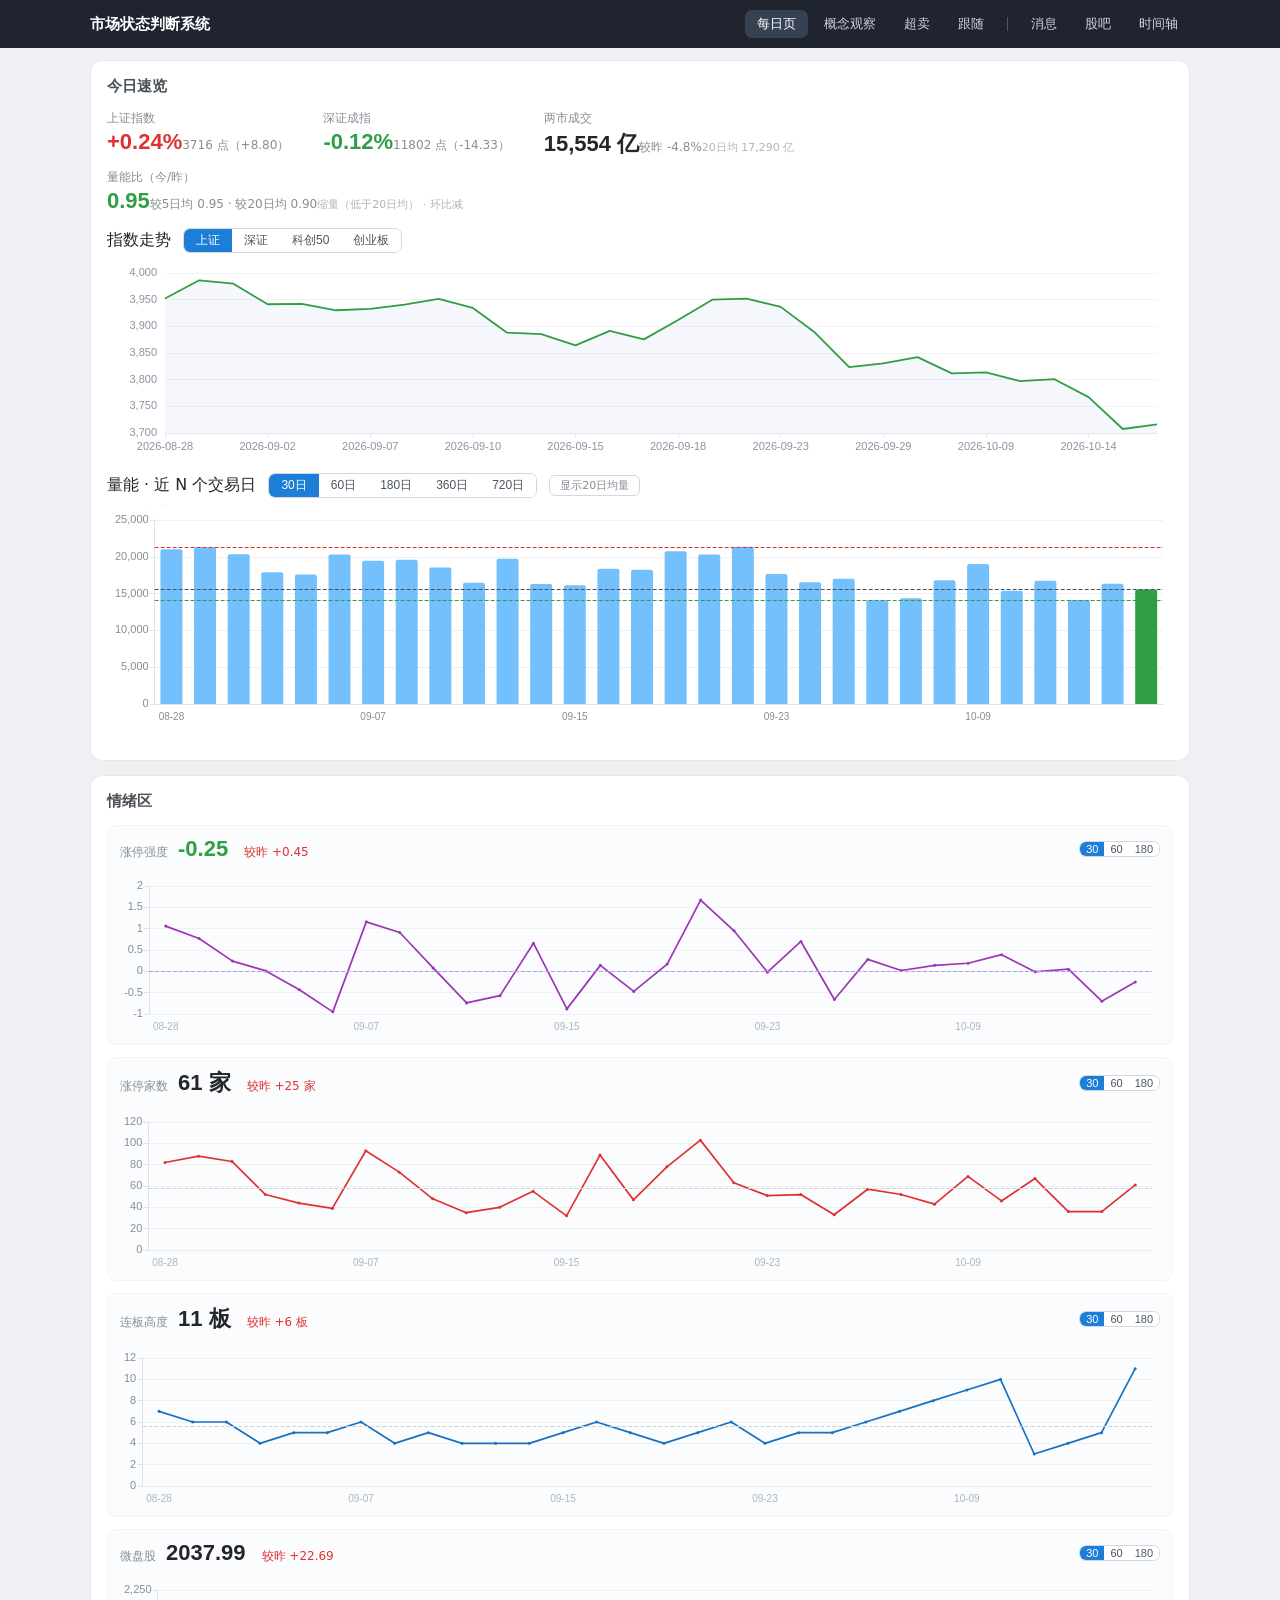
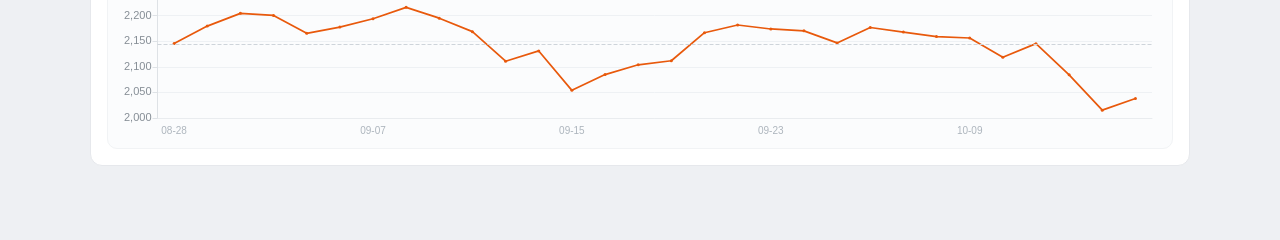
==== index.html @ 4c6e1477 "数据日 2026-10-16" ====
<!DOCTYPE html>
<html lang="zh-CN">
<head>
<meta charset="UTF-8">
<meta name="viewport" content="width=device-width, initial-scale=1.0">
<title>市场状态判断系统 · 每日页</title>
<link rel="stylesheet" href="assets/ui.css?v=d418652c">
<!-- ★ 2026-09-30 手机适配层（小米/HyperOS 观感 ＋ 小米浏览器已知坑）：见 assets/mobile.css 头部说明。
     ⚠ 必须排在 ui.css **之后**（同特异性下后者胜）；桌面规则一律在媒体查询里，不受影响。 -->
<link rel="stylesheet" href="assets/mobile.css?v=c5e02191">
</head>
<body>

<header>
  <div class="hdr">
    <h1>市场状态判断系统</h1>
    <nav>
      <a href="index.html" class="on">每日页</a>
      <a href="sector.html">概念观察</a>
      <a href="boxos.html">超卖</a>
      <a href="boxfol.html">跟随</a>
  <span class="nsep" aria-hidden="true"></span>
  <a href="news.html">消息</a>
      <a href="guba.html">股吧</a>
  <a href="timeline.html">时间轴</a>
    </nav>
  </div>
</header>

<div class="wrap">
  <!-- ⚠ **「今日提醒」卡 2026-09-17 已删除**（用户："主页的这个不要了，没什么参考意义。"）。
       删掉的是：卡片本体 `#alBrief`、提醒小窗口 `#alModal`、内联 `window.ALERT_MODE="daily"`、
       以及 `data/alerts.js` + `assets/comp-alerts.js` 两个引入。
       ⚠ **`comp-alerts.js` 本身保留**：外围宏观页 `macro.html` 还在用它（`ALERT_MODE="macro"`
       → `#alRisk`「对 A 股的影响」），删文件会连带把那页弄坏。
       ⚠ 起爆/风险的**数据仍照常导出**（`export_alerts.py` 进 `alerts.js`），只是每日页不再显示 ——
       哪天想要回来，把这几行加回即可。 -->

  <div class="hint">每日页 v0.5 · 只放 <b>今日速览</b> 与 <b>情绪区</b>；板块相关（观察区 / 重点板块对比 / 候选榜）已改由「板块观察」页承载。</div>

  <!-- 1 今日速览（大盘速览组件） -->
  <div class="card">
    <h2>今日速览 <span class="ph" id="ovDate"></span></h2>
    <!-- 旧数据不许伪装成今天：最新交易日没取到时，这里明写"下面是哪天的数" -->
    <div class="warnbox" id="ovStale" style="display:none"></div>
    <div class="ov" id="ov">
      <div class="blk"><span class="nm" id="i0-nm"></span><span class="big" id="i0-chg"></span><span class="sub" id="i0-pt"></span></div>
      <div class="blk"><span class="nm" id="i1-nm"></span><span class="big" id="i1-chg"></span><span class="sub" id="i1-pt"></span></div>
      <div class="blk"><span class="nm">两市成交</span><span class="big" id="tv"></span><span class="sub" id="tv-chg"></span><span class="vlab" id="tv-lab"></span></div>
      <div class="blk"><span class="nm">量能比（今/昨）</span><span class="big" id="ratio"></span><span class="sub" id="ratio5"></span><span class="vlab" id="ratio-lab"></span></div>
    </div>
    <!-- ★★★ 2026-10-12（用户：「**每日页的上证指数和深证指数的图换一种显示，用一幅图，
         上面是一排按钮，分别是上证，深证，科创50，创业板**」）——
      原来那两条微型走势（`#i0-spark` / `#i1-spark`）撤掉，换成**一张可切换指数的图**。
      ⚠ 按钮**不写死在这里** —— 由 `preview.js` 的 `idx_pick` 生成；
        写死的按钮表和导出侧必然漂移（本项目栽过"同一件事两处实现"）。 -->
    <div class="volhd">指数走势
      <span class="seg" id="idxSeg"></span>
    </div>
    <div id="idxChart"></div>
    <div class="warnbox" id="ovWarn"></div>
    <div class="volhd">量能 · 近 N 个交易日
      <span class="seg" id="volSeg">
        <button id="vg-30" data-vol="30" data-n="30" class="on">30日</button><button id="vg-60" data-vol="60" data-n="60">60日</button><button id="vg-180" data-vol="180" data-n="180">180日</button><button id="vg-360" data-vol="360" data-n="360">360日</button><button id="vg-720" data-vol="720" data-n="720">720日</button>
      </span>
      <span class="tgl" id="volMaTgl">显示20日均量</span>
    </div>
    <div id="volChart"></div>
    <!-- 当前尺度里"今天在什么位置"（2026-09-15 用户要求：标出最高/最低量能 + 今天处在什么位置） -->
    <div class="volpos" id="volPos"></div>
    <div class="srcnote" id="srcNote"></div>
    <div class="chk" id="ovChk"></div>
  </div>

  <!-- 2 情绪区（情绪区组件） -->
  <div class="card">
    <!-- 档位 30/60/180 从卡头挪到**每个子图的右上角**、各自管理（2026-09-15 用户：
         "30/60/180放在每个子图的右上角，单独管理。"）——四个图的历史长度不一样（微盘股 180 天、
         强度 163 天…），想看哪个就看哪个，不用四个一起跟着换。 -->
    <h2>情绪区</h2>
    <div class="emogrid">
      <div class="emo">
        <div class="top"><span class="t">涨停强度</span><span class="n" id="v-score"></span><span class="d" id="d-score"></span>
          <span class="seg seg-s"><button id="sg-score-30" data-seg="score" data-n="30" class="on">30</button><button id="sg-score-60" data-seg="score" data-n="60">60</button><button id="sg-score-180" data-seg="score" data-n="180">180</button></span>
        </div>
        <div class="hint" id="h-score"></div>
        <div class="spark2" id="c-score"></div>
        <div class="sub2" id="s-score"></div>
      </div>
      <div class="emo">
        <div class="top"><span class="t">涨停家数</span><span class="n" id="v-zt"></span><span class="d" id="d-zt"></span>
          <span class="seg seg-s"><button id="sg-zt-30" data-seg="zt" data-n="30" class="on">30</button><button id="sg-zt-60" data-seg="zt" data-n="60">60</button><button id="sg-zt-180" data-seg="zt" data-n="180">180</button></span>
        </div>
        <div class="hint" id="h-zt"></div>
        <div class="spark2" id="c-zt"></div>
        <div class="sub2" id="s-zt"></div>
      </div>
      <div class="emo">
        <div class="top"><span class="t">连板高度</span><span class="n" id="v-height"></span><span class="d" id="d-height"></span>
          <span class="seg seg-s"><button id="sg-height-30" data-seg="height" data-n="30" class="on">30</button><button id="sg-height-60" data-seg="height" data-n="60">60</button><button id="sg-height-180" data-seg="height" data-n="180">180</button></span>
        </div>
        <div class="hint" id="h-height"></div>
        <div class="spark2" id="c-height"></div>
        <div class="sub2" id="s-height"></div>
      </div>
      <div class="emo">
        <div class="top"><span class="t">微盘股</span><span class="n" id="v-micro"></span><span class="d" id="d-micro"></span>
          <span class="seg seg-s"><button id="sg-micro-30" data-seg="micro" data-n="30" class="on">30</button><button id="sg-micro-60" data-seg="micro" data-n="60">60</button><button id="sg-micro-180" data-seg="micro" data-n="180">180</button></span>
        </div>
        <div class="hint" id="h-micro"></div>
        <div class="spark2" id="c-micro"></div>
        <div class="sub2" id="s-micro"></div>
      </div>
    </div>
    <div class="srcnote" id="emoPrem"></div>
    <div class="srcnote" id="emoRange"></div>
    <div class="srcnote" id="emoNote"></div>
  </div>

  <!-- 3 及以后 → 已迁出每日页（2026-09-11 起每日页只保留 速览 + 情绪）
       原区块去向：观察区 / 重点板块对比 / 候选榜 → 「板块观察」页
                   消息区 / 操作记录 → 后续另定页面
       每日页不再承载这些内容，避免一屏塞太多、也避免与**概念观察**页职责重叠。 -->

  <div class="foot">每日页 v0.5 · 仅 今日速览 + 情绪区（真实数据）· 板块内容见「板块观察」页</div>
</div>

<!-- 提醒小窗口 `#alModal` 随「今日提醒」卡一并删除（2026-09-17）。外围宏观页有它自己的一份。 -->

<!-- 涨停强度算式小窗口：点强度曲线上的点（或卡片上的「算法 ▸」）弹出当天怎么算出来的 -->
<div class="modal" id="emoModal">
  <div class="mback" data-emoclose="1"></div>
  <div class="mpanel">
    <div class="mhead">
      <span id="emoMTitle"></span>
      <span class="mclose" data-emoclose="1" title="关闭（Esc）">✕</span>
    </div>
    <div class="mbody" id="emoMBody"></div>
  </div>
</div>

<script src="assets/echarts.min.js?v=b91b9de4"></script>
<script src="data/preview.js?v=be95338c"></script>
<script src="data/emotion.js?v=d5e80dac"></script>
<!-- 提醒层（alerts.js / comp-alerts.js）2026-09-17 随「今日提醒」卡从本页移除；
     外围宏观页仍在用它们，所以文件保留。 -->
<script src="assets/comp-overview.js?v=f4b3cfe7"></script>
<script src="assets/comp-emotion.js?v=7a213446"></script>
<!-- ★ 2026-09-30 手机端：把原生 `<select>` 换成**可控的小米风格下拉** ——
     ⚠ **零改动页面 JS**：原生 select 仍是状态源，脚本只读它的 options/value、选完派发 change。
     只作用在 ≤680px（桌面由 CSS 决定不显示），见 assets/m-select.js 头部说明。 -->
<script src="assets/m-select.js?v=6b806db2"></script>
</body>
</html>
---- assets/ui.css ----
/* 市场状态判断系统 · 站点基础样式（每日页 / 板块观察 / 后续各页共用） */
  body{margin:0;font-family:"Microsoft YaHei",system-ui,sans-serif;background:#eef0f3;color:#23262b}
  .wrap{max-width:1100px;margin:0 auto;padding:12px 16px 60px}

  header{background:#1f2430;color:#fff;padding:10px 0}
  .hdr{max-width:1100px;margin:0 auto;padding:0 16px;display:flex;align-items:center;gap:18px;flex-wrap:wrap}
  .hdr h1{font-size:15px;margin:0}
  nav{display:flex;gap:4px;margin-left:auto}
  nav a{color:#cfd4dd;text-decoration:none;font-size:13px;padding:5px 12px;border-radius:7px}
  nav a.on{background:#364152;color:#fff}
  nav a.off{color:#6a7280;cursor:not-allowed}
  /* ★★★ 2026-10-17：导航**分两组** —— 看盘（每日/概念/超卖/跟随）｜ 复盘（消息/股吧/时间轴）。
     一条极细的竖线做分隔，不占宽度；手机上它会**变成整行断点**（见 mobile.css），
     于是自动排成两排，而不是 7 个挤在一起折行。 */
  nav .nsep{display:inline-block;width:1px;height:14px;background:#4a5560;
            margin:0 7px;align-self:center;flex:0 0 auto}

  .hint{font-size:12px;color:#adb5bd;margin:12px 0;line-height:1.7}
  .card{background:#fff;border:1px solid #e6e8ec;border-radius:12px;padding:16px;margin-bottom:14px}
  .card h2{font-size:14px;font-weight:600;margin:0 0 14px;color:#495057}
  .card .ph{color:#ced4da;font-size:12px;font-weight:400}
  .seg{display:inline-flex;border:1px solid #d4d8de;border-radius:7px;overflow:hidden;vertical-align:middle}
  .seg button{background:#fff;border:0;padding:3px 12px;font-size:12px;cursor:pointer;color:#4a5560}
  .seg button.on{background:#1c7ed6;color:#fff}
  .up{color:#e03131}.down{color:#2f9e44}.dim{color:#868e96;font-size:12px;font-weight:400}
  /* 情绪区那一行里「赚钱效应」是可点开的（点开看逐日趋势，2026-09-18 加）——
     只做一个极轻的提示：虚线下划 + 一个小 ›，不加任何文字说明（用户不喜欢行内废话）。 */
  .premOpen{cursor:pointer;border-bottom:1px dashed #d4d8de}
  .premOpen:hover{border-bottom-color:#1c7ed6}
  .premCue{color:#adb5bd;font-style:normal;font-size:11px}
  .srcnote{font-size:11px;color:#adb5bd;margin-top:8px}
  /* ⚠ `.offhd/.offlist/.offrow`（"没进前 20 个方向的涨停股"那一块）2026-09-16 随该块一起删了
     —— 用户："这些不要了。" 数据仍在 `S.breadth.off` 里，`report_block.py` 也能查。 */
  /* ★ 2026-10-12（用户：「**把量能的隐藏20日均线按钮放在 30/60/180 日右边**」）——
     原来这里有个 `margin-left:auto`，把它**推到整行最右边**（和档位按钮离着十万八千里）。
     去掉 → 它就紧跟在 `30/60/180/360` 后面（`.volhd` 是 flex + gap:12px）。 */
  .tgl{font-size:11px;border:1px solid #d4d8de;border-radius:6px;padding:2px 10px;cursor:pointer;color:#868e96;background:#fff;white-space:nowrap}
  .tgl.on{background:#868e96;color:#fff;border-color:#868e96}

  /* —— 大盘速览组件 —— */
  .ov{display:flex;flex-wrap:wrap;gap:10px 34px;align-items:baseline}
  .ov .blk{min-width:150px}
  .ov .nm{font-size:12px;color:#868e96;display:block;margin-bottom:2px}
  .ov .big{font-size:22px;font-weight:700;font-family:"Segoe UI",Arial,sans-serif}
  .ov .sub{font-size:12px;color:#868e96;margin-top:2px}
  .volhd{display:flex;align-items:center;gap:12px;margin:14px 0 6px}
  /* 成交额图：150 → 176px（2026-09-15 用户："量能图也在纵轴放明显点"）→ **240px**
     （2026-09-22 用户："纵轴可以再拉长点"）。纵轴是**绝对量**（亿元、必须从 0 起），
     所以"看得清波动"只能靠**给足高度**，不能靠截断值域。 */
  #volChart{height:240px;width:100%}
/* ★ 2026-10-12：每日页的**可切换指数图**（上证／深证／科创50／创业板，按钮由 `idx_pick` 生成）。
   比量能图矮一点 —— 它看形态，不用像量能那样看绝对高度。 */
#idxChart{height:200px;width:100%;margin-top:4px}
  /* 当前尺度里的位置（最高/最低/今天处在哪） */
  .volpos{font-size:11.5px;color:#868e96;margin-top:6px;line-height:1.7}
  .volpos b{color:#23262b;font-variant-numeric:tabular-nums}
  .volpos b.up{color:#e03131}.volpos b.down{color:#2f9e44}

  /* —— 大盘速览：微型走势（sparkline）—— */
  .spark{width:84px;height:26px;display:inline-block;vertical-align:middle}
  .ov .blk{min-width:170px}
  .vlab{font-size:11px;color:#adb5bd;margin-top:2px}
  .warnbox{font-size:11px;color:#a15c00;background:#fff4e6;border:1px solid #ffd8a8;border-radius:7px;padding:4px 9px;margin-top:8px;display:none}
  .chk{font-size:11px;color:#2f9e44;margin-top:4px}

  /* —— 情绪区四框 —— */
  .emo .hint{font-size:10px;color:#ced4da;margin-top:1px;white-space:nowrap;overflow:hidden;text-overflow:ellipsis}
  /* 图高：66px 太扁（看不出形态）→ 108px → **2026-09-15 起 168px**：
     用户要"纵轴明显一点"，四框改成**一行一个**（宽度也够），纵轴刻度才有空间看清。 */
  .spark2{width:100%;height:168px;margin-top:6px}
  .sub2{font-size:11px;color:#868e96;margin-top:4px;min-height:14px}
  .sub2 b{color:#495057}
  .gapnote{font-size:10px;color:#b197fc;margin-top:2px}
  .tagr{font-size:10px;color:#adb5bd;border:1px solid #e9ecef;border-radius:5px;padding:0 4px;margin-left:4px;white-space:nowrap}
  /* **一行一个图**（2026-09-15 用户："涨停强度那情绪区的四个图，可以放大一点，变成一行只要一个图，
     其实我只是想让他的纵轴明显一点。"）—— 2×2 时每格只有半屏宽、图又矮，纵轴刻度挤在一起看不清。 */
  .emogrid{display:grid;grid-template-columns:1fr;gap:12px}
  .emo{border:1px solid #f1f3f5;border-radius:10px;padding:10px 12px 8px;background:#fbfcfd;display:flex;flex-direction:column}
  .emo .top{display:flex;align-items:baseline;gap:10px;white-space:nowrap;overflow:hidden}
  .emo .t{font-size:12px;color:#868e96}
  .emo .n{font-size:22px;font-weight:700;font-family:"Segoe UI",Arial,sans-serif}
  .emo .d{font-size:12px;color:#868e96;padding-left:6px}
  .emo .ec{flex:1;min-height:104px;margin-top:2px}
  /* 每个子图**右上角**自己的 30/60/180 档位（2026-09-15 用户："放在每个子图的右上角，单独管理"） */
  .seg-s{margin-left:auto;align-self:center}
  .seg-s button{font-size:11px;padding:1px 6px}

  /* 占位卡样式：新页（sector / macro / archives）建好后用于标注"待建"区块 */
  .ph-card{border:1px dashed #ced4da;min-height:80px}
  .foot{color:#adb5bd;font-size:12px;text-align:center;margin-top:24px}

  /* —— 板块观察页 ——
     排版与信息层级规范（v0.83，参考 NHS 数据看板规范：Typography / Tables / KPIs 三节）：
       1) **三级字号**：卡片标题 13/600 ｜ 主锚点（板块名）14/700 ｜ 数值 13/600 ｜ 指标标签 10/灰 ｜ 口径 11/浅灰
       2) **数值成列**：等宽数字（tabular-nums）+ 固定宽度 + 右对齐 —— 扫视时数值对齐，眼睛不用跳
       3) **一个指标＝小标签＋值**（`.m > i + b`）：标签定宽在前、值在后 → 列自然对齐；
          **不用边框分隔，靠留白分列**（NHS：Minimal use of borders, white space is used to separate columns）
       4) **颜色只管两件事**：涨跌（红/绿）、状态（`.tag` 浅底胶囊）；其余一律灰阶（避免颜色抢视线）
       5) **卡片分族**：族内**完全一致**、族间**一眼可分**（靠左侧色条+底色，不靠标题写法差异）
            .card--own 观察区（你自己的）｜.card--pool 方向池（涨停板/新冒出，行结构完全相同）
            .card--sig 外部信号源（②/⑥）｜.card--cmp 图表族（重点对比）｜.card--stk 个股族（出头鸟）
       6) 间距一律 8px 栅格：行内 gap 10px、卡片 14px、分组上间距 10px */
  .card--own{border-left:3px solid #4dabf7;background:#f8fbff}
  .card--pool{border-left:3px solid #ffd43b}
  .card--sig{border-left:3px solid #b197fc}
  .card--cmp{border-left:3px solid #63e6be}
  .card--stk{border-left:3px solid #ffa8a8}
  .card--file{border-left:3px solid #ffc078}   /* 档案族：板块档案库 */
  .card--macro{border-left:3px solid #74c0fc}   /* 宏观族：外围宏观页 */
  /* 提醒族（每日页「今日提醒」/ 板块观察页「起爆雷达·风险雷达」） */
  .card--alert{border-left:3px solid #ff6b6b}
  /* 提醒层：信号有效性回看（回看表收进展开，正文只留一句相对结论） */
  .validity{margin-top:8px;border-top:1px dashed #e9ecef;padding-top:6px}
  .validity summary{font-size:11px;color:#adb5bd;cursor:pointer;outline:none;list-style:none}
  .validity summary::after{content:" ▾";color:#ced4da}
  .validity[open] summary::after{content:" ▴"}
  .validity summary:hover{color:#868e96}
  .vt{border-collapse:collapse;width:100%;margin-top:6px;font-size:12px}
  .vt th,.vt td{padding:3px 6px;text-align:right;border-bottom:1px solid #f1f3f5;
                font-variant-numeric:tabular-nums}
  .vt th:first-child,.vt td:first-child{text-align:left}
  .vt th{font-size:10px;color:#adb5bd;font-weight:400}
  .vt tr.hl td{background:#f8f9fa;font-weight:600}
  .vnote{font-size:11px;color:#adb5bd;margin-top:6px;line-height:1.6}
  .vconc{font-size:12.5px;color:#23262b;line-height:1.7;margin-top:4px}
  .alconc{background:#fff5f5;border-left:2px solid #ffa8a8;border-radius:0 8px 8px 0;
    padding:6px 10px;margin:6px 0 4px}
  .alconc .evimp{color:#c92a2a;font-size:12.5px}
  /* 解读小窗口（外围宏观 · 点任意条目弹出；不是原地展开） */
  .modal{display:none;position:fixed;inset:0;z-index:60}
  .modal.on{display:block}
  .mback{position:absolute;inset:0;background:rgba(20,24,32,.38)}
  .mpanel{position:relative;margin:9vh auto 0;max-width:580px;background:#fff;border-radius:12px;
    padding:14px 18px 16px;box-shadow:0 14px 44px rgba(0,0,0,.24)}
  .mhead{display:flex;align-items:baseline;gap:8px;font-size:14px;font-weight:700;color:#23262b;
    border-bottom:1px solid #f1f3f5;padding-bottom:8px}
  .mclose{margin-left:auto;cursor:pointer;color:#adb5bd;font-weight:400;font-size:13px}
  .mclose:hover{color:#495057}
  .mbody{margin-top:10px;max-height:62vh;overflow:auto}
  .mrow{display:flex;gap:10px;font-size:12.5px;margin-bottom:5px;line-height:1.65}
  .mrow .mk{color:#868e96;font-size:11px;min-width:42px;flex:0 0 42px;padding-top:2px}
  .mrow .mv{color:#23262b;flex:1}
  /* 涨停强度算式小窗口（2026-09-14）：公式一行 + 分量表 + 名单胶囊 */
  .scform{font-size:12.5px;color:#23262b;background:#f8f9fa;border-radius:6px;
    padding:7px 10px;margin-bottom:8px;font-variant-numeric:tabular-nums}
  .note2{font-size:11px;color:#868e96;line-height:1.6;margin-top:8px}
  .scchips{display:flex;flex-wrap:wrap;gap:5px;margin:2px 0 2px}
  .scchip{font-size:11.5px;color:#495057;background:#f1f3f5;border-radius:5px;padding:2px 7px}
  .scchip b{color:#23262b;font-variant-numeric:tabular-nums}
  .mcut{font-size:11px;color:#868e96;margin:10px 0 3px;padding-left:8px;position:relative}
  .mcut::before{content:"";position:absolute;left:0;top:3px;width:3px;height:10px;background:#dee2e6;border-radius:1px}
  .mtext{font-size:12.5px;color:#495057;line-height:1.75}
  .mli{font-size:12.5px;padding:6px 2px;border-bottom:1px solid #f1f3f5;cursor:pointer;line-height:1.6}
  .mli:hover{background:#f8fbff;color:#1c7ed6}
  .evrow[data-item]{cursor:pointer}
  .evrow[data-item]:hover{background:#f8fbff}
  /* 四块里的条目：整行可点（展开解读）；caret 提示可点 */
  .evhead{display:block;cursor:pointer}
  .evhead:hover .bsub{color:#1c7ed6}
  .evhead .caret{float:right}
  .morewrap{margin-top:6px;border-top:1px dashed #e9ecef;padding-top:6px}
  .morewrap summary{font-size:11px;color:#868e96;cursor:pointer;outline:none;list-style:none}
  .morewrap summary::after{content:" ▾";color:#adb5bd}
  .morewrap[open] summary::after{content:" ▴"}
  .morewrap summary:hover{color:#1c7ed6}
  /* 四块「从优展示」：2×2 卡片栅格（极限/预期/消息/全球眼光） */
  .bgrid2{display:grid;grid-template-columns:repeat(2,minmax(0,1fr));gap:14px;margin-bottom:14px}
  @media(max-width:900px){.bgrid2{grid-template-columns:1fr}}
  .bgrid2 .card{margin-bottom:0}
  .bgrid2 .card h2{font-size:14px}
  .bgrid2 .evrow{padding:6px 2px}
  /* 一眼层（外围宏观页最上面）：三格＝位置极端 / 当日异动 / 未来一周高影响；
     每格左侧色条＝有没有东西（红有、灰无），正文只放点名与数字，不放解释 */
  .glance{display:grid;grid-template-columns:repeat(4,minmax(0,1fr));gap:10px;margin:10px 0 6px}
  @media(max-width:1000px){.glance{grid-template-columns:repeat(2,minmax(0,1fr))}}
  @media(max-width:560px){.glance{grid-template-columns:1fr}}
  .gcell{border-left:3px solid #dee2e6;background:#fbfcfd;border-radius:0 8px 8px 0;padding:7px 10px}
  .glab{font-size:10px;color:#868e96;letter-spacing:.3px}
  .gbody{font-size:12.5px;color:#23262b;margin-top:3px;line-height:1.6}
  /* 事件行（宏观节点与重磅消息共用）：左侧色条＝影响程度（红高/橙中/灰低），
     正文只两行——「有什么消息」「影响：有什么影响」；颜色说明收进 .legend 展开页 */
  .evrow{display:flex;gap:9px;padding:7px 2px;border-bottom:1px solid #f1f3f5}
  .evrow:last-child{border-bottom:0}
  .evbar{width:3px;border-radius:2px;flex:0 0 3px;align-self:stretch;min-height:30px}
  .evbody{flex:1;min-width:0}
  .evline{display:flex;align-items:baseline;gap:8px;flex-wrap:wrap}
  .evimp{font-size:12px;color:#495057;margin-top:2px;line-height:1.6}
  .legend{margin-top:8px}
  .legend summary{font-size:11px;color:#adb5bd;cursor:pointer;outline:none;display:inline-block}
  .legend summary:hover{color:#868e96}
  .card h2 .legend{margin:0 0 0 4px}
  .card h2 .legend summary{font-size:10px}
  .rawnote{margin-top:10px;border-top:1px dashed #e9ecef;padding-top:6px}
  .rawnote summary{font-size:11px;color:#adb5bd;cursor:pointer;outline:none}
  .rawnote summary:hover{color:#868e96}
  /* 事件「解读」：每条有价值的消息都附一句——标来源性质（AI=传导机制 / 媒体 / 机构），
     放在浅底+左竖条里，与事实行区分开（2026-09-12 用户要求："简短了解会影响什么"） */
  .impact{font-size:12px;color:#495057;background:#f8f9fa;border-left:2px solid #dee2e6;
    padding:5px 9px;margin:4px 0 2px 8px;border-radius:0 6px 6px 0;line-height:1.65}
  .impact.dim{color:#adb5bd}
  .tag.ai{background:#f3f0ff;color:#6741d9}
  .tag.media{background:#e7f5ff;color:#1971c2}
  .tag.inst{background:#fff4e6;color:#a15c00}
  /* 外围宏观：4 行 × 3 框；每框＝名称/值/日涨跌 + 相对读数 + 真折线 */
  .mgrid{display:grid;grid-template-columns:repeat(3,minmax(0,1fr));gap:10px;margin-bottom:4px}
  @media(max-width:820px){.mgrid{grid-template-columns:repeat(2,minmax(0,1fr))}}
  @media(max-width:560px){.mgrid{grid-template-columns:1fr}}
  .mbox{border:1px solid #f1f3f5;border-radius:10px;padding:8px 10px;background:#fbfcfd;min-width:0}
  .mbox .bval{font-size:15px;font-weight:700;font-variant-numeric:tabular-nums}
  .mchart{height:96px;margin-top:4px}
  .mbox .m{min-width:62px}
  /* 卡片标题：**统一格式** = 名称 + 口径（口径右对齐，退出阅读路径）；族间不看标题看色条 */
  .card h2{display:flex;align-items:baseline;gap:10px;font-size:15px}
  .card h2 .ph{margin-left:auto;text-align:right;color:#ced4da;font-size:11px;font-weight:400}
  .srow{border-bottom:1px solid #f1f3f5}
  .srow:last-child{border-bottom:0}
  .srow:hover{background:#fcfdfe}
  /* **一行就是一整行，永不换行**（2026-09-15 用户："这种太长的，观察会被挤到下一行，我希望统一一下都在一行里面"）：
     原来 `flex-wrap:wrap` + ETF 那格没有上限 → 内容一长，「+观察」被挤到第二行。
     现在：指标槽与按钮**定宽不压缩**，**只有 ETF 那格可压缩**（超出用省略号，鼠标停住看全部证据，
     规模/跟踪度也移到悬浮提示里，不再占行内宽度）。 */
  .sline{display:flex;align-items:baseline;gap:10px;padding:8px 2px;font-size:13px;
         flex-wrap:nowrap;overflow:hidden}
  .sline .m,.sline .snum,.sline .mini,.sline .caret,.sline .tag{flex:0 0 auto}
  /* 主锚点：一行里只有一个 14/700 的元素（板块名），它就是视线落点 */
  .sname{font-size:14px;font-weight:700;color:#23262b;cursor:pointer;min-width:104px}
  .scode{font-size:11px;color:#adb5bd}
  /* 指标槽：标签（10px 灰）+ 值（13px 等宽数字）→ 列对齐 */
  .m{display:inline-flex;align-items:baseline;gap:4px;min-width:74px}
  .m i{font-style:normal;font-size:10px;color:#adb5bd;letter-spacing:.2px}
  .m b{font-size:13px;font-weight:600;color:#23262b;font-variant-numeric:tabular-nums}
  .m.wide{min-width:100px}
  .m em{font-style:normal;font-size:10px;color:#ced4da}
  .snum{font-size:12px;color:#495057;white-space:nowrap}
  .snum b{font-family:"Segoe UI",Arial,sans-serif;font-variant-numeric:tabular-nums}
  /* ETF 那格：**唯一会收缩的列**（flex:1 + min-width:0 + 省略号） */
  .setf{margin-left:auto;font-size:12px;flex:1 1 80px;min-width:0;
        overflow:hidden;text-overflow:ellipsis;white-space:nowrap;text-align:left}
  .yesetf{color:#1c7ed6}.noetf{color:#a15c00}
  .rsn{font-size:11px;color:#adb5bd;overflow:hidden;text-overflow:ellipsis;white-space:nowrap;max-width:420px}
  .tag{font-size:10px;padding:1px 6px;border-radius:5px;white-space:nowrap}
  .tag.hit{background:#ffe3e3;color:#c92a2a}
  .tag.new{background:#e7f5ff;color:#1971c2}
  /* 方向标签：利空（红）/ 利好（绿）/ 中性（灰）——2026-09-14 用户要"直接告诉我利好还是利空" */
  .tag.bear{background:#ffe3e3;color:#c92a2a}
  .tag.bull{background:#e6fcf5;color:#2b8a3e}
  .tag.flat{background:#f1f3f5;color:#868e96}
  /* 提醒层铺开后的行（方向标签 + 事实 + 一句人话理由 + 类别） */
  .rsum{font-size:12.5px;color:#495057;margin:2px 0 6px}
  .rsum b{font-variant-numeric:tabular-nums}
  .rrow{display:flex;gap:8px;align-items:baseline;font-size:12.5px;line-height:1.6;
    padding:4px 0;border-bottom:1px solid #f8f9fa}
  .rrow .evbar{width:3px;align-self:stretch;border-radius:2px;min-height:14px}
  .rtxt{color:#23262b;flex:0 0 auto;max-width:46%;overflow:hidden;text-overflow:ellipsis;white-space:nowrap}
  .rwhy{color:#868e96;font-size:11.5px;flex:1;overflow:hidden;text-overflow:ellipsis;white-space:nowrap}
  .rkind{color:#ced4da;font-size:11px;white-space:nowrap}
  /* 可点的提醒行（起爆那几行）：铺开 ≠ 点了没反应 —— 鼠标手型 + hover 底色，点开是小窗口 */
  .rrow.clickable{cursor:pointer;border-radius:5px}
  .rrow.clickable:hover{background:#f8f9fa}
  .rrow.clickable:hover .rkind{color:#868e96}
  /* 「替代」= 走势跟着走但**不是同一主题**（用户 2026-09-14 定的档位），用黄底以示区别 */
  .tag.warn{background:#fff4e6;color:#a15c00}
  .caret{cursor:pointer;color:#adb5bd;font-size:11px}
  .sdetail{display:none;padding:0 2px 10px}
  .sdetail.open{display:block}
  /* 明细表：列头右对齐、数字右对齐（NHS：data table 的列头与数值都右对齐，首列除外） */
  .stk{border-collapse:collapse;width:100%;font-size:12px}
  .stk th{text-align:right;color:#adb5bd;font-weight:400;font-size:11px;padding:4px 8px;
          border-bottom:1px solid #e9ecef;white-space:nowrap}
  .stk th:first-child,.stk td:first-child{text-align:left}
  .stk td{padding:4px 8px;border-bottom:1px solid #f8f9fa;color:#495057;
          font-variant-numeric:tabular-nums}
  .stk td.rsn{text-align:left}
  /* **归入涨停股那张表**（涨停板/新冒出展开后）：固定列宽 + 文本列截断（鼠标停住看全）
     —— 理由/依据长短不一，自动布局会把列挤得对不齐（2026-09-15 用户："上面那些也没对齐，是乱的"） */
  .stk--zt{table-layout:fixed}
  .stk--zt td{white-space:nowrap;overflow:hidden;text-overflow:ellipsis}
  .stk--zt td.pin,.stk--zt th:last-child{text-align:right;overflow:visible}
  .stk--zt td:nth-child(3){text-align:right}
  /* 涨停强度算式表（2026-09-14，**必须放在 .stk 之后**才能覆盖它的 padding）：
     **固定列宽** —— 自动布局会被"合计"那格的长文本挤歪，列头跟着换行，
     数字就对不上列头了（用户当天就指出"表格对不齐"）。列宽在 HTML 的 colgroup 里给。 */
  .sctab{table-layout:fixed}
  .sctab th{padding:4px 6px;white-space:nowrap}
  .sctab td{padding:4px 6px;text-align:right;white-space:nowrap;
            overflow:hidden;text-overflow:ellipsis}
  .sctab th:first-child,.sctab td:first-child{text-align:left}
  .sctab tr.sum td{border-top:1px solid #e9ecef;border-bottom:none;font-weight:700;color:#23262b}
  /* ETF 走势小窗口（观察区点开）：折线 + 一行区间说明 */
  .etfchart{width:100%;height:220px;margin-top:2px}
  /* 「同一方向的候选 ETF · 历史跟随度」表里，**当前这只**高亮一行
     （2026-09-17 加）：表格是横向对比，得让人一眼找到自己正在看的那只。
     底纹很浅（#f1f8ff）——只做定位，不做强调；绝不用颜色暗示"这只更好"。 */
  .stk tr.folme{background:#f1f8ff}
  .stk tr.folme td{font-weight:700}
  .mini{font-size:11px;border:1px solid #d4d8de;background:#fff;border-radius:6px;padding:2px 9px;
        cursor:pointer;color:#495057;white-space:nowrap}
  .mini.on{background:#e7f5ff;border-color:#a5d8ff;color:#1971c2}
  .empty{font-size:12px;color:#adb5bd;padding:10px 2px;line-height:1.8}
  .subhd{font-size:12px;color:#868e96;margin:12px 0 4px;padding-top:8px;border-top:1px dashed #e9ecef}
  /* 分组小标题：全站**同一个样子**（左侧短竖条 + 灰字），格式＝`维度 · 计数` */
  .dsub{font-size:11px;color:#868e96;margin:10px 0 4px;padding-left:8px;position:relative}
  .dsub::before{content:"";position:absolute;left:0;top:3px;width:3px;height:10px;
    background:#dee2e6;border-radius:1px}
  .dsub b{color:#495057;font-variant-numeric:tabular-nums}
  .warn{color:#a15c00}
  /* 强弱色块：只反映"当日板块涨幅"分档（图例见页面），不是把多项合成的综合分 */
  .blk8{display:inline-block;width:8px;height:16px;border-radius:2px;vertical-align:-3px}
  .blk8.h0{background:#dee2e6}.blk8.h1{background:#b2f2bb}.blk8.h2{background:#8ce99a}
  .blk8.h3{background:#ffa8a8}.blk8.h4{background:#e03131}
  /* 重点板块对比：近10日累计 + 每日涨幅节奏（小色条） */
  .cmprow{display:flex;align-items:center;gap:14px;padding:6px 2px;border-bottom:1px solid #f1f3f5;
          font-size:12px}
  .cmprow:last-child{border-bottom:0}
  .cmphd{color:#adb5bd;font-size:11px;border-bottom:1px solid #e9ecef}
  .cmpname{width:110px;font-weight:600;color:#23262b;white-space:nowrap;overflow:hidden;
           text-overflow:ellipsis}
  .cmpcum{width:90px;font-family:"Segoe UI",Arial,sans-serif}
  .cmpbars{display:inline-flex;align-items:flex-end;gap:3px;height:20px;flex:1}
  .cbar{display:inline-block;width:7px;border-radius:2px}
  .cbar.up{background:#e03131}.cbar.down{background:#2f9e44}
  .cbar.flat{background:#dee2e6}
  /* **重做后的重点板块对比**（2026-09-14）：一块板块一张卡，先给能直接读的数，
     再给节奏条，最后给配套 ETF —— 不再是一张"表头 + 一个百分比 + 几根小柱子"。 */
  .cmpgrid{display:grid;grid-template-columns:repeat(auto-fill,minmax(330px,1fr));gap:10px}
  .cmpcard{border:1px solid #f1f3f5;border-radius:8px;padding:8px 10px;background:#fff}
  .cmphead{display:flex;align-items:baseline;gap:8px;font-size:12.5px;flex-wrap:wrap}
  .cmphead .cmpname{width:auto;font-size:13.5px}
  .cmpcard .cmpbars{height:30px;margin-top:6px;gap:2px}
  .cmpscale{font-size:10px;color:#ced4da;align-self:flex-end;margin-left:6px;white-space:nowrap;
    line-height:1}
  .cmpetf{margin-top:6px;font-size:12px;display:flex;align-items:baseline;gap:6px;
    white-space:nowrap;overflow:hidden;text-overflow:ellipsis}
  .cmphint{margin-top:6px;font-size:11.5px;color:#868e96;line-height:1.7}
  .cmphint code{background:#f8f9fa;border-radius:4px;padding:1px 5px;font-size:11px}
  .cmpst{color:#868e96;white-space:nowrap}
  /* 长行允许换行（不要挤成一行） */
  .sline.nowrap-ok{flex-wrap:wrap;row-gap:2px}
  /* —— 观察区：板块卡（一个板块一块，指标分组，不再是一长条） —— */
  .bcard{border:1px solid #eef0f3;border-radius:10px;padding:8px 12px;margin-bottom:8px;background:#fbfcfd}
  .bhead{display:flex;align-items:center;gap:10px}
  .bname{font-size:14px;font-weight:700;color:#23262b}
  .bpct{font-family:"Segoe UI",Arial,sans-serif;font-size:20px;font-weight:750;
        font-variant-numeric:tabular-nums;letter-spacing:-.2px;line-height:1.1}
  /* ★★★ 2026-10-17：涨幅从 14px 放大到 20px 并加粗（用户：「**重要的是涨幅又写得太小了**」）
     —— 一行里真正要一眼看到的数字是它，不是名字、不是代码。
     ⚠ `.bline2 .bpct`（板块那一行）仍保持 12px，别跟主数字抢。 */
  /* 观察区卡：**两行**——上＝板块（锚点），下＝实际要交易的那只 ETF。
     两行各有小标签（板块 / ETF），避免两个百分数混在一起看不出谁是谁（2026-09-12 重做） */
  .bmain{flex:1;min-width:0}
  /* ★★★ 2026-10-17 **版式统一：一行绝不换行**（用户：「**创业板因为名字太长了，导致 3.32%
     被挤到第二行了，跟其他不协调…需要做处理，来防止这种不协调的情况出现**」）。
     做法：这一行 `nowrap`，**名字让位**（超长截断成「…」），**涨幅和代码永不换行**。
     这样每一行永远是 `ETF 名称 代码 +X.XX%` 三个固定位置，多长的名字都长一样。 */
  .bline{display:flex;align-items:baseline;gap:8px;flex-wrap:nowrap}
  .bline .lab{flex:0 0 auto;min-width:30px}
  .bline .bname{flex:1 1 auto;min-width:0;white-space:nowrap;overflow:hidden;
                text-overflow:ellipsis}
  .bline .bcode{flex:0 0 auto;white-space:nowrap}
  .bline .bpct{flex:0 0 auto;white-space:nowrap}   /* ★ 涨幅永不换行、永不被压 */
  .bline .tag,.bline .bact,.bline .bstat{flex:0 0 auto;white-space:nowrap}
  .bline2{margin-top:3px}
  .bline2 .bpct{font-size:12px}
  .bline2 .bsub{font-size:12px;color:#495057}
  .bline2 .bcode{font-size:11px;color:#868e96;font-family:"Segoe UI",Arial,sans-serif}
  .bline2.none .bsub{color:#adb5bd}
  .bcode{font-size:11px}
  .bact{margin-left:auto;display:flex;gap:6px}
  .bgrid{display:grid;grid-template-columns:repeat(5,minmax(0,1fr));gap:2px 12px;margin-top:7px}
  @media(max-width:680px){.bgrid{grid-template-columns:repeat(3,minmax(0,1fr))}}
  .bcell{font-size:11px;color:#868e96;white-space:nowrap}
  .bcell b{font-size:13px;color:#23262b;font-family:"Segoe UI",Arial,sans-serif}
  .brow{display:flex;align-items:baseline;gap:9px;flex-wrap:wrap;margin-top:6px;font-size:12px;
        padding-top:5px;border-top:1px dashed #edf0f2}
  .blab{font-size:11px;color:#adb5bd;min-width:54px}
  /* 结构标签（板块/ETF）≠ 状态标记（.tag 有底色）——标签只留灰字，避免与状态混淆 */
  .lab{font-size:10px;color:#adb5bd;min-width:28px;display:inline-block}
  .bsep{width:1px;height:14px;background:#e9ecef;margin:0 4px}
  .bhead{cursor:pointer}
  .bhead .caret{margin-left:2px}
  .bcard .sdetail{padding:2px 0 4px;border-top:1px dashed #edf0f2;margin-top:7px}
  /* —— 信号源⑥：小卡横排 —— */
  .chips{display:flex;flex-wrap:wrap;gap:6px;margin:2px 0 6px}
  /* —— 板块观察页 2026-09-16 重构后的零件 —— */
  /* ② ETF 异动：**照抄观察区那张卡**（`.bcard/.bhead/.bmain/.bline/.bact`，见「观察区」一节）——
     上段＝最强的那只 ETF，下段＝它指的板块。
     ⚠ 别自己另写"两个 .sline 叠起来"的版式（2026-09-16 试过：两行挤成一团，用户直接骂回来了）。 */
  .card--sig .bcard:last-child{margin-bottom:0}
  /* 涨停板/新冒出的「特征」格：**固定宽度**（不然"连续 8 天有涨停 · 股吧 27 帖"这类长短不一，
     每行后面的 +观察 会落在不同横坐标上 —— 用户对"没对齐"零容忍） */
  .m.feat{flex:0 0 260px;min-width:260px;overflow:hidden}
  .m.feat em{overflow:hidden;text-overflow:ellipsis;white-space:nowrap;color:#495057}
  /* 行内的动作（+观察 / ▸）一律推到最右（`.bact{margin-left:auto}` 见观察区一节），行行对齐 */
  .sline .bact{display:flex;gap:8px;align-items:baseline;flex:0 0 auto;margin-left:auto}
  /* 同类方向合并的短标注（"＋半导体"）：只提示"这个数里含谁"，不展开 */
  .alias{font-size:11px;color:#adb5bd;white-space:nowrap}
  /* 悬空弹窗里的涨停名单：**名称 + 几板**（代码小字标身份，涨停理由只在悬浮里） */
  .zxlist{display:flex;flex-wrap:wrap;gap:4px 10px;margin:2px 0 4px}
  .zxrow{display:inline-flex;align-items:baseline;gap:6px;font-size:13px;
         padding:2px 0;min-width:150px}
  .zxrow b{color:#23262b}
  .zxrow i{font-style:normal;font-size:11px;color:#c92a2a;font-variant-numeric:tabular-nums}
  .zxrow em{font-style:normal;font-size:10px;color:#ced4da}
  .zxf{font-size:11.5px;color:#868e96;margin-top:6px}
  .zxf b{color:#495057;font-variant-numeric:tabular-nums}
  .chip{display:inline-flex;align-items:baseline;gap:6px;border:1px solid #e6e8ec;border-radius:8px;
        padding:4px 9px;background:#fff;cursor:pointer;font-size:12px}
  .chip:hover{border-color:#a5d8ff;background:#f8fbff}
  .chip.on{border-color:#1c7ed6;background:#e7f5ff}
  .chip b{font-size:13px;color:#23262b}
  .chip i{font-style:normal;color:#adb5bd;font-size:11px}
  .chip em{font-style:normal;color:#868e96;font-size:11px;background:#f1f3f5;border-radius:6px;
           padding:0 5px}
  /* —— 四块「从优展示」的浓缩胶囊（2026-09-13：一行放完，点谁看谁）—— */
  .chip i.dot{width:7px;height:7px;border-radius:50%;display:inline-block;align-self:center;
              flex:0 0 7px}
  .chip{color:#23262b}
  .chip.more{color:#868e96;border-style:dashed}
  .chip.more:hover{color:#1c7ed6}
  /* ★ 2026-09-22：日期切换器从「板块观察」那张卡的 `<h2>` 里**提到页头下自成一行**
     （用户："把板块观察里面板块观察那一个没用内容的框删除" → 但切换器不能跟着删，
     故选"去掉卡壳、切换器留成一行"）。`.daybar` 原来靠 `float:right` 待在 h2 右侧，
     现在是一行里的第一项，所以在这里把 float 消掉。 */
  .dayline{display:flex;align-items:center;gap:14px;flex-wrap:wrap;margin:12px 0 2px}
  .dayline .daybar{float:none}
  .dayline .phline{color:#adb5bd;font-size:12px;line-height:1.7}
  .dayline .phline b{color:#495057}
  /* 日期切换小组件 */
  .daybar{float:right;display:inline-flex;align-items:center;gap:4px}
  .daybar select{font-size:12px;border:1px solid #d4d8de;border-radius:6px;padding:2px 6px;
                 background:#fff;color:#495057;cursor:pointer}
  .daybar button[disabled]{opacity:.4;cursor:not-allowed}

/* ── ★★★ 2026-10-12（用户：「**所有页面一堆灰色小字都删掉，特别碍事**」）──────────
   隐藏**纯说明类**的小字：版本/变更说明、口径解释、数据来源、注解…

   ⚠ **在样式层隐藏，不删源码** —— 说明文字留在 HTML/JS 里备查（本项目"有意的保留"那条），
     想恢复就把下面这一行删掉，别去翻 HTML。
   ⚠ **只隐藏 prose（说明）**；**数值保留** —— 像"较昨 −0.19%"那种**贴在主数字上的是数据**、
     不是说明，它用的是 `.sub`（**不在下面这个名单里**）✓ 别一起藏了。
   ⚠ **`.warnbox` 不藏** —— 它装的是**真告警**（数据过期 / 那天数据不全），藏了会出事。
     `.sub.warn`（口径＋绩效那段）是另一回事，**藏**。 */
.hint,.foot,.srcnote,.volpos,.chk,.ph,.sub2,.legend,.sub.warn,#crit,#warn,
#h-score,#h-zt,#h-height,#h-micro,#s-score,#s-zt,#s-height,#s-micro,
#emoPrem,#emoRange,#emoNote,#srcNote,#volPos,#ovChk{display:none !important}
---- assets/mobile.css ----
/* mobile.css — 手机适配层（2026-09-30 重做 v2）
   ────────────────────────────────────────────────────────────────────────
   用户：「丑的要死，你按你自己的 ui 做……折线图什么的宽度要跟随浏览器宽度啊，
          不要超出了然后要滑动的。」

   ## v1 为什么被推翻
   v1 是照搬另一个项目（小米手机上的记账）的观感做的 —— 一堆**灰底胶囊**当导航。
   问题是那套是"控制项"的视觉语言，拿来做**主导航**就显得又笨又吵。
   v2 换成自己的做法：**导航就是文字 + 一条下划线**，控件才用浅底填充。

   ## ★★ 真正的硬伤：横向溢出（不是审美）
   实测（390px 视口）`index.html`：`docScrollW = 462`，比视口**宽 72px**，于是必须左右滑。
   元凶不在图表本身，而在**网格轨道的自动最小宽度**：
     `.emogrid{grid-template-columns:1fr}` 的 `1fr` ＝ `minmax(auto,1fr)`，
     而 `auto` 最小值取**内容的 min-content**；`.emo` 里又有 `white-space:nowrap` 的文字
     和一个 **ECharts 的 `<canvas>`（有固有宽度 409px）** →
     列**没法收缩到 409 以下** → 容器 435 → ECharts 下一帧照 435 画 → **自我强化，越撑越宽**。
   → 修法是**断掉这个循环**（见下面的 ①②③），不是把图表裁掉。

   ⚠ 全部规则都在 `@media (max-width: 680px)` 里 —— **桌面一行都不动**。
   ⚠ 本文件必须排在页面原有 CSS **之后**（同特异性下后者胜）。 */

/* 自定义下拉：只在手机端顶掉原生 `<select>`（小米自带浏览器会强制渲染原生控件、CSS 控不住） */
.msel{display:none}                         /* 桌面：不用它，原生 select 照旧 */

@media (max-width: 680px) {
  :root{
    --m-accent:#1f6feb;          /* 强调色：比桌面的 #2a78d6 更挺一点，手机上更清楚 */
    --m-accent-soft:#eaf1fe;
    --m-bg:#f4f5f7;
    --m-surface:#fff;
    --m-line:#e9ebef;
    --m-ink:#16202c;
    --m-ink2:#48525f;
    --m-muted:#8d96a3;
    --m-fill:#f4f5f7;            /* 控件浅底 */
    --m-fill-on:#e6e9ee;         /* 按下 */
    --m-r:10px;
    --m-r-lg:14px;
    --m-tap:42px;
    --m-shadow:0 1px 2px rgba(16,24,40,.05),0 1px 3px rgba(16,24,40,.04);
  }

  /* ═══ ①②③ 断掉横向溢出（这三条是"能不能用"的问题，不是好不好看）═══
     ① 网格轨道的 `1fr` → `minmax(0,1fr)`：允许轨道**收缩到 0**，不再被内容顶开
     ② 所有要自适应宽度的容器 `min-width:0`：flex/grid 子项默认 `min-width:auto`，同样会顶开
     ③ 画布/图片 `max-width:100%`：ECharts 的 canvas 有固有宽度，必须允许它被压回来 */
  .emogrid,.bgrid,.bgrid2,.glance,.mgrid,.volhd,.emo .top,.dayline,.datebar,.daybar{
    grid-template-columns:minmax(0,1fr);
  }
  .emo,.card,.cn,.sum,.post,.bcard,.blk,.wrap,.top,.hdr,main,section,article{min-width:0}
  canvas,svg,img,video{max-width:100%}
  .spark2,#chart,#volChart,#premTrendBox,.emogrid,.mgrid,.glance,.bgrid,.bgrid2{min-width:0;max-width:100%}
  /* 兜底：真修好了的话这条不会生效；万一还有漏网的，也不许整页左右滑 */
  html,body{max-width:100%;overflow-x:hidden}

  html{-webkit-text-size-adjust:100%;text-size-adjust:100%}
  body{
    -webkit-tap-highlight-color:transparent;
    background:var(--m-bg);color:var(--m-ink);
    font-size:15px;line-height:1.72;
    padding-bottom:env(safe-area-inset-bottom);
  }
  .wrap{max-width:none;padding:14px 14px calc(48px + env(safe-area-inset-bottom))}

  /* ── 页头：白底、粘顶、细分割线；**标题一行 + 导航一行** ── */
  header{background:var(--m-surface);color:var(--m-ink);border-bottom:0}
  .hdr{
    display:block;max-width:none;height:auto;padding:0;background:var(--m-surface);
    border-bottom:1px solid var(--m-line);position:sticky;top:0;z-index:30;
    /* 毛玻璃：滚动时内容从底下穿过，比纯白更有层次 */
    backdrop-filter:saturate(180%) blur(12px);-webkit-backdrop-filter:saturate(180%) blur(12px);
    background:rgba(255,255,255,.92);
  }
  .hdr h1{
    font-size:17px;font-weight:700;letter-spacing:.2px;margin:0;
    padding:12px 14px 0;color:var(--m-ink);
  }
  /* ── 导航：**文字 + 下划线**，不用胶囊（v1 那排灰胶囊就是被推翻的东西）── */
  nav,.hdr nav{
    display:flex;flex-wrap:wrap;gap:0 18px;margin:0;padding:0 14px;width:auto;
    background:none;
  }
  nav a,.hdr nav a{
    display:inline-flex;align-items:center;white-space:nowrap;flex:0 0 auto;
    margin:0;padding:12px 0;font-size:14.5px;line-height:1;color:var(--m-ink2);
    background:none;border:0;border-bottom:2px solid transparent;border-radius:0;
    min-height:var(--m-tap);
  }
  nav a.on,.hdr nav a.on{
    color:var(--m-accent);font-weight:650;background:none;border-bottom-color:var(--m-accent);
  }
  nav a:active,.hdr nav a:active{color:var(--m-accent)}
  nav a.off,.hdr nav a.off{color:#c8cdd4}

  h1{font-size:20px;font-weight:700;margin:16px 0 6px;letter-spacing:.2px}
  .sub{font-size:12.5px;color:var(--m-muted);margin-bottom:14px;line-height:1.6}

  /* ── 卡片：白底、圆角、极轻阴影（不用硬边框，层次靠投影）── */
  .card,.bcard,.cn,.star,.sum,.post,.empty{
    background:var(--m-surface);border:0;border-radius:var(--m-r-lg);
    box-shadow:var(--m-shadow);padding:14px;
  }
  .star{border-left:3px solid var(--warn,#d03b3b);border-radius:var(--m-r-lg);padding-left:13px}
  .sum{border-left:3px solid var(--m-accent);border-radius:var(--m-r-lg);padding-left:13px}
  .bcard .row{min-height:var(--m-tap)}
  .cn h3,.sum h3{font-size:14px;font-weight:650}
  /* ⚠⚠ 消息页的**手风琴**（2026-10-12 改版）：`.cn` 在新版样式里是 `padding:0`
     —— **标题行整条可点、铺满卡片**。上面那条通用卡片规则会给它加 14px 内边距，
     不加这一条的话标题会被缩在中间、点着别扭，而且和桌面版长得不一样。 */
  .cn{padding:0}
  .cnh{padding:14px}
  .cnb{padding:0 14px 6px}
  .cnh .n{font-size:12px}

  /* ── 日期条 / 工具条 ── */
  .datebar,.daybar,.dayline{display:flex;flex-wrap:wrap;align-items:center;gap:8px}
  .datebar button,.daybar button,.bar button,.chartbar button{
    white-space:nowrap;flex:0 0 auto;min-height:var(--m-tap);min-width:var(--m-tap);
    padding:0 14px;border-radius:var(--m-r);border:0;background:var(--m-fill);
    color:var(--m-ink);font-size:14px;
    display:inline-flex;align-items:center;justify-content:center;
  }
  .datebar button:active,.daybar button:active,.bar button:active,
  .chartbar button:active:not([disabled]){background:var(--m-fill-on)}
  .datebar button:disabled,.daybar button:disabled{opacity:.4}
  .chartbar button{min-width:54px}
  .mini{min-width:var(--m-tap);min-height:var(--m-tap);font-size:16px}
  .datebar .pos,.daybar .ph,.daybar .dim{font-size:12px;color:var(--m-muted)}

  /* ── 分段控件：浅底轨道 ＋ **白色滑块**（不是蓝块，蓝块太吵）── */
  .seg{
    display:inline-flex;align-items:center;gap:2px;padding:3px;border:0;border-radius:12px;
    background:var(--m-fill);
  }
  .seg button,.seg-s button{
    min-height:34px;min-width:48px;padding:0 14px;border:0;border-radius:9px;
    background:transparent;color:var(--m-ink2);font-size:14px;line-height:1;
    display:inline-flex;align-items:center;justify-content:center;white-space:nowrap;
    box-shadow:none;
  }
  .seg button.on{
    background:var(--m-surface);color:var(--m-accent);font-weight:650;
    box-shadow:0 1px 2px rgba(16,24,40,.10);
  }
  .seg-s button{min-width:44px;min-height:32px;padding:0 10px;font-size:13px}

  /* ── 开关式小标签 ── */
  /* ⚠ 2026-09-30：「量能」那一行是「标题 ＋ 30/60/180 ＋ 显示20日均量」三样同排，
     ⚠ 手机上放不下时，标题会被压成两行、而分段控件**被卡片裁掉**（"180" 只剩个 "1"）——
     因为它**不会让页面横溢**（被父容器裁掉），所以"页面级溢出"体检抓不到它。
     → 手机上整行**竖排**，三样各占一行，谁也不挤谁。 */
  .volhd{display:flex;flex-direction:column;align-items:flex-start;gap:8px}
  .tgl{
    min-height:var(--m-tap);display:inline-flex;align-items:center;padding:0 14px;margin-left:0;
    border-radius:var(--m-r);border:0;background:var(--m-fill);color:var(--m-ink2);font-size:13px;
  }
  .tgl.on{background:var(--m-accent-soft);color:var(--m-accent);font-weight:600}
  .tw,.chip{min-height:32px;display:inline-flex;align-items:center;padding:0 10px;font-size:12.5px}

  /* ── 表格：窄屏**整块可横滑**（表格是二维的，硬压会读不了；这是唯一允许横滑的地方）── */
  table{display:block;overflow-x:auto;-webkit-overflow-scrolling:touch;white-space:nowrap;
        font-size:13.5px;border-radius:var(--m-r);max-width:100%}
  thead,tbody{display:table;width:100%}
  th,td{padding:10px}

  /* ── ★ 情绪区四张小图的行：原来 `.emo .top{white-space:nowrap;overflow:hidden}`
     ——**nowrap ＋ hidden ＝ 直接把放不下的档位裁掉**（实测：右边的「180」只剩个 "1"）。
     ⚠ 这类"被父容器裁掉"的毛病**不会让页面横溢**，所以"页面级溢出"体检抓不到它 ——
       第一版就是这么漏过去的。手机上一律改成**允许换行、不裁**。 ── */
  .emo .top{flex-wrap:wrap;white-space:normal;overflow:visible;height:auto;row-gap:4px}
  .emo .hint{white-space:normal;overflow:visible;text-overflow:clip;line-height:1.5}
  .emo .seg-s{margin-left:0;align-self:flex-start}

  /* ── ★★ "永不换行的行"在手机上必须放开 ──
     `.sline{flex-wrap:nowrap;overflow:hidden}` 是 2026-09-15 为**宽屏列对齐**定的规矩
     （"这种太长的，观察会被挤到下一行，我希望统一一下都在一行里面"）。
     但那一行里有好几个**定宽指标槽**（`.m{min-width:74px}`…），390px 根本装不下 →
     `.setf` 被压到 0、**右边的「+观察 / ▸」直接溢出被 `overflow:hidden` 裁掉**（实测越界 227px）。
     ⚠ 这类"被裁掉"**不会让页面横溢**，所以"页面级溢出"体检看不见它 —— 只能靠"越界元素"数。
     → 手机上放开换行：宽屏的列对齐意图在手机上不可能成立，**看得全**优先。 */
  .sline{flex-wrap:wrap;overflow:visible;row-gap:2px}
  .sline .setf{
    margin-left:0;flex:1 1 100%;text-align:left;
    white-space:normal;overflow:visible;text-overflow:clip;
  }
  .bhead{flex-wrap:wrap;row-gap:4px}
  .bhead .bact{margin-left:auto}
  .cmpname{width:auto;min-width:0}
  .m.feat{flex:1 1 100%;min-width:0}

  /* ── 图表：永远跟随容器宽度（配合上面的 ①②③）── */
  #chart{height:250px !important;margin-top:8px}
  .spark2{height:150px}
  #volChart{width:100% !important}

  /* ── 正文与要点 ── */
  .sum .body{font-size:15px;line-height:1.78}
  .pts{margin-top:12px}
  .pts .p{display:block;padding:9px 0}
  .pts .p .k{display:block;flex:none;font-size:13px;margin-bottom:2px}
  .pts .p .v{font-size:14.5px;color:var(--m-ink2)}
  .cn .xt,.post .sn,.star .xt{font-size:14px;line-height:1.7;color:var(--m-ink2)}
  .post .tt,.cn .tt{font-size:15px}
  .subrow{padding-left:0;gap:6px 16px}

  /* ── 自定义下拉本体（顶掉原生 `<select>`）── */
  select.m-hide{position:absolute !important;width:1px;height:1px;opacity:0;pointer-events:none;
                margin:-1px;overflow:hidden;clip:rect(0 0 0 0)}
  .msel{
    display:inline-flex;align-items:center;gap:8px;position:relative;flex:1 1 auto;min-width:0;
    min-height:var(--m-tap);padding:0 12px;border-radius:var(--m-r);border:0;
    background:var(--m-fill);color:var(--m-ink);font-size:14px;
    font-variant-numeric:tabular-nums;user-select:none;-webkit-user-select:none;cursor:pointer;
  }
  .msel:active{background:var(--m-fill-on)}
  .msel .msel-a{color:var(--m-muted);font-size:10px;transition:transform .18s;margin-left:auto}
  .msel.open .msel-a{transform:rotate(180deg)}
  .msel.open{box-shadow:0 0 0 2px var(--m-accent-soft)}
  .msel[disabled]{opacity:.45}
  .msel-panel{
    position:absolute;z-index:60;left:0;top:calc(100% + 6px);min-width:100%;
    max-width:min(84vw,320px);max-height:50vh;overflow-y:auto;-webkit-overflow-scrolling:touch;
    background:var(--m-surface);border:0;border-radius:var(--m-r-lg);padding:6px;
    box-shadow:0 12px 32px rgba(16,24,40,.16),0 2px 8px rgba(16,24,40,.08);
  }
  .msel-opt{
    display:flex;align-items:center;gap:8px;min-height:var(--m-tap);padding:0 12px;
    border-radius:var(--m-r);font-size:14.5px;font-variant-numeric:tabular-nums;white-space:nowrap;
  }
  .msel-opt:active{background:var(--m-fill)}
  .msel-opt.on{color:var(--m-accent);font-weight:650;background:var(--m-accent-soft)}
  .msel-opt .msel-tick{margin-left:auto;font-weight:700}

  /* ── 时间轴页（`timeline.html`，2026-10-13 新建）──
     ⚠ 窄屏上"日期 ＋ 四个字 ＋ 数字"挤一行会把四字压变形 →
       **数字换到第二排**（`flex:1 1 100%`），四字保住 20px；注解在手机上**允许折行**。 */
  .tl{margin-top:14px}
  .day{padding:12px 0 12px 26px}
  .day::before{top:21px}
  .drow{gap:10px}
  .tag{font-size:20px;letter-spacing:5px}
  .ddate{min-width:62px;font-size:12px}
  .dstats{flex:1 1 100%;font-size:11.5px}
  /* 2026-10-17：涨跌条跟着数字留在第一排，**「之后 3 天」换到第二排** —— 四字绝不能被挤变形 */
  .db{align-self:center}
  .dfwd{flex:1 1 100%;font-size:11.5px;margin-top:2px}
  /* 2026-10-17：顶上那行**口径说明**在手机上藏着 —— 用户的原话是「一堆灰色小字都删掉，特别碍事」，
     手机宽度下它要占 4 行 ✗；桌面留一行就够。 */
  #rule{display:none !important}
  /* ★★★ 2026-10-17 窄屏版式统一（用户：「创业板因为名字太长了，导致 3.32% 被挤到第二行了」）：
     桌面靠"名字截断"保持一行；手机上空间更小 → **把 ETF 代码藏掉**，只留
     `ETF 名称…` ＋ **涨幅**，并把涨幅再放大一点 —— 涨幅是重点，代码不是。
     名字照样截断（`…`），所以**每一行的节奏完全一致**，不会谁多一行谁少一行。 */
  .bline{gap:6px}
  .bline .bcode{display:none}
  .bline .bpct{font-size:19px}
  .bline .lab{min-width:26px}
  /* 2026-10-17：导航那根分隔线在手机上**变成整行断点** → 7 项自动排成两排
     （看盘 4 个 ／ 复盘 3 个），不会再挤成一团折行 */
  nav .nsep{display:block;width:100%;height:0;margin:0}
  .dnote{white-space:normal;font-size:12px;margin-top:4px}
  .dlink{display:inline-block;margin-left:6px}
  .mo{margin:20px 0 8px}
}
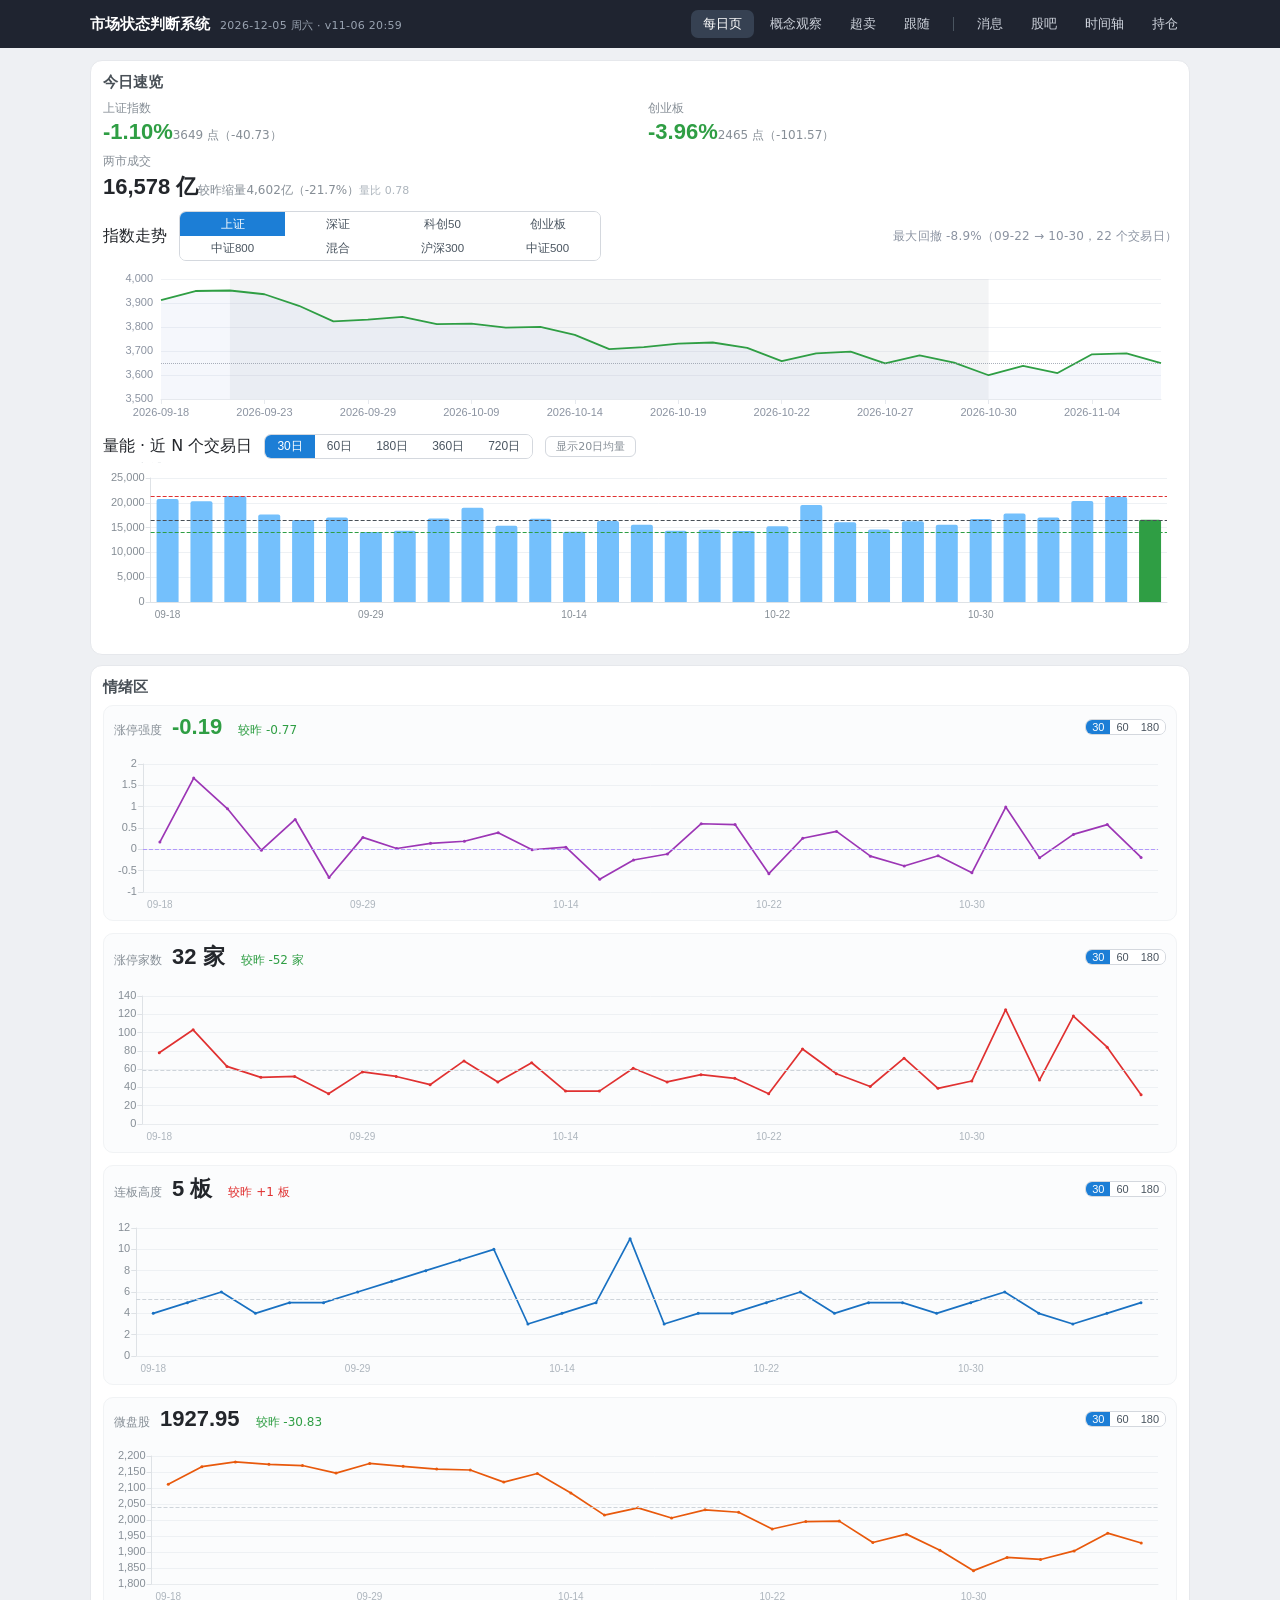
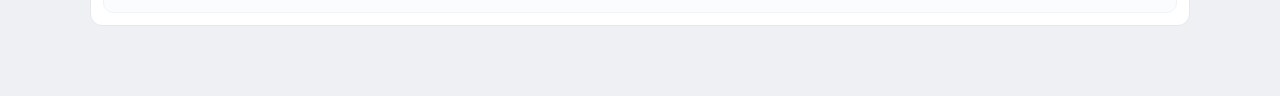
==== commit 5842b9fd: "数据日 2026-11-06" ====
--- a/index.html
+++ b/index.html
@@ -1,19 +1,19 @@
-<!DOCTYPE html>
+﻿<!DOCTYPE html>
 <html lang="zh-CN">
 <head>
 <meta charset="UTF-8">
 <meta name="viewport" content="width=device-width, initial-scale=1.0">
 <title>市场状态判断系统 · 每日页</title>
-<link rel="stylesheet" href="assets/ui.css?v=d418652c">
+<link rel="stylesheet" href="assets/ui.css?v=acfbe59c">
 <!-- ★ 2026-09-30 手机适配层（小米/HyperOS 观感 ＋ 小米浏览器已知坑）：见 assets/mobile.css 头部说明。
      ⚠ 必须排在 ui.css **之后**（同特异性下后者胜）；桌面规则一律在媒体查询里，不受影响。 -->
-<link rel="stylesheet" href="assets/mobile.css?v=c5e02191">
+<link rel="stylesheet" href="assets/mobile.css?v=2db07b84">
 </head>
-<body>
+<body class="daily">
 
 <header>
   <div class="hdr">
-    <h1>市场状态判断系统</h1>
+    <h1>市场状态判断系统<span id="hdrDate" class="hdr-date"></span></h1>
     <nav>
       <a href="index.html" class="on">每日页</a>
       <a href="sector.html">概念观察</a>
@@ -23,6 +23,7 @@
   <a href="news.html">消息</a>
       <a href="guba.html">股吧</a>
   <a href="timeline.html">时间轴</a>
+  <a href="position.html">持仓</a>
     </nav>
   </div>
 </header>
@@ -46,8 +47,7 @@
     <div class="ov" id="ov">
       <div class="blk"><span class="nm" id="i0-nm"></span><span class="big" id="i0-chg"></span><span class="sub" id="i0-pt"></span></div>
       <div class="blk"><span class="nm" id="i1-nm"></span><span class="big" id="i1-chg"></span><span class="sub" id="i1-pt"></span></div>
-      <div class="blk"><span class="nm">两市成交</span><span class="big" id="tv"></span><span class="sub" id="tv-chg"></span><span class="vlab" id="tv-lab"></span></div>
-      <div class="blk"><span class="nm">量能比（今/昨）</span><span class="big" id="ratio"></span><span class="sub" id="ratio5"></span><span class="vlab" id="ratio-lab"></span></div>
+      <div class="blk volblk"><span class="nm">两市成交</span><span class="big" id="tv"></span><span class="sub" id="tv-chg"></span><span class="vlab" id="tv-lab"></span></div>
     </div>
     <!-- ★★★ 2026-10-12（用户：「**每日页的上证指数和深证指数的图换一种显示，用一幅图，
          上面是一排按钮，分别是上证，深证，科创50，创业板**」）——
@@ -56,6 +56,10 @@
         写死的按钮表和导出侧必然漂移（本项目栽过"同一件事两处实现"）。 -->
     <div class="volhd">指数走势
       <span class="seg" id="idxSeg"></span>
+      <!-- ★ 2026-10-20（用户：「每日页的四个指数在对应区间标注最大回撤」）——
+           当前指数 × 当前区间内的最大回撤，文字写在按钮行右边（`draw()` 里更新）。
+           ⚠ 内容由 JS 写，这里**留空**；不要写死数字，否则换指数/换档位就漂移。 -->
+      <span id="idxDD"></span>
     </div>
     <div id="idxChart"></div>
     <div class="warnbox" id="ovWarn"></div>
@@ -140,12 +144,12 @@
 </div>
 
 <script src="assets/echarts.min.js?v=b91b9de4"></script>
-<script src="data/preview.js?v=be95338c"></script>
-<script src="data/emotion.js?v=d5e80dac"></script>
+<script src="data/preview.js?v=41f0a346"></script>
+<script src="data/emotion.js?v=33a468ae"></script>
 <!-- 提醒层（alerts.js / comp-alerts.js）2026-09-17 随「今日提醒」卡从本页移除；
      外围宏观页仍在用它们，所以文件保留。 -->
-<script src="assets/comp-overview.js?v=f4b3cfe7"></script>
-<script src="assets/comp-emotion.js?v=7a213446"></script>
+<script src="assets/comp-overview.js?v=292d5969"></script>
+<script src="assets/comp-emotion.js?v=4e478be2"></script>
 <!-- ★ 2026-09-30 手机端：把原生 `<select>` 换成**可控的小米风格下拉** ——
      ⚠ **零改动页面 JS**：原生 select 仍是状态源，脚本只读它的 options/value、选完派发 change。
      只作用在 ≤680px（桌面由 CSS 决定不显示），见 assets/m-select.js 头部说明。 -->
--- a/assets/ui.css
+++ b/assets/ui.css
@@ -1,445 +1,471 @@
-/* 市场状态判断系统 · 站点基础样式（每日页 / 板块观察 / 后续各页共用） */
-  body{margin:0;font-family:"Microsoft YaHei",system-ui,sans-serif;background:#eef0f3;color:#23262b}
-  .wrap{max-width:1100px;margin:0 auto;padding:12px 16px 60px}
-
-  header{background:#1f2430;color:#fff;padding:10px 0}
-  .hdr{max-width:1100px;margin:0 auto;padding:0 16px;display:flex;align-items:center;gap:18px;flex-wrap:wrap}
-  .hdr h1{font-size:15px;margin:0}
-  nav{display:flex;gap:4px;margin-left:auto}
-  nav a{color:#cfd4dd;text-decoration:none;font-size:13px;padding:5px 12px;border-radius:7px}
-  nav a.on{background:#364152;color:#fff}
-  nav a.off{color:#6a7280;cursor:not-allowed}
-  /* ★★★ 2026-10-17：导航**分两组** —— 看盘（每日/概念/超卖/跟随）｜ 复盘（消息/股吧/时间轴）。
-     一条极细的竖线做分隔，不占宽度；手机上它会**变成整行断点**（见 mobile.css），
-     于是自动排成两排，而不是 7 个挤在一起折行。 */
-  nav .nsep{display:inline-block;width:1px;height:14px;background:#4a5560;
-            margin:0 7px;align-self:center;flex:0 0 auto}
-
-  .hint{font-size:12px;color:#adb5bd;margin:12px 0;line-height:1.7}
-  .card{background:#fff;border:1px solid #e6e8ec;border-radius:12px;padding:16px;margin-bottom:14px}
-  .card h2{font-size:14px;font-weight:600;margin:0 0 14px;color:#495057}
-  .card .ph{color:#ced4da;font-size:12px;font-weight:400}
-  .seg{display:inline-flex;border:1px solid #d4d8de;border-radius:7px;overflow:hidden;vertical-align:middle}
-  .seg button{background:#fff;border:0;padding:3px 12px;font-size:12px;cursor:pointer;color:#4a5560}
-  .seg button.on{background:#1c7ed6;color:#fff}
-  .up{color:#e03131}.down{color:#2f9e44}.dim{color:#868e96;font-size:12px;font-weight:400}
-  /* 情绪区那一行里「赚钱效应」是可点开的（点开看逐日趋势，2026-09-18 加）——
-     只做一个极轻的提示：虚线下划 + 一个小 ›，不加任何文字说明（用户不喜欢行内废话）。 */
-  .premOpen{cursor:pointer;border-bottom:1px dashed #d4d8de}
-  .premOpen:hover{border-bottom-color:#1c7ed6}
-  .premCue{color:#adb5bd;font-style:normal;font-size:11px}
-  .srcnote{font-size:11px;color:#adb5bd;margin-top:8px}
-  /* ⚠ `.offhd/.offlist/.offrow`（"没进前 20 个方向的涨停股"那一块）2026-09-16 随该块一起删了
-     —— 用户："这些不要了。" 数据仍在 `S.breadth.off` 里，`report_block.py` 也能查。 */
-  /* ★ 2026-10-12（用户：「**把量能的隐藏20日均线按钮放在 30/60/180 日右边**」）——
-     原来这里有个 `margin-left:auto`，把它**推到整行最右边**（和档位按钮离着十万八千里）。
-     去掉 → 它就紧跟在 `30/60/180/360` 后面（`.volhd` 是 flex + gap:12px）。 */
-  .tgl{font-size:11px;border:1px solid #d4d8de;border-radius:6px;padding:2px 10px;cursor:pointer;color:#868e96;background:#fff;white-space:nowrap}
-  .tgl.on{background:#868e96;color:#fff;border-color:#868e96}
-
-  /* —— 大盘速览组件 —— */
-  .ov{display:flex;flex-wrap:wrap;gap:10px 34px;align-items:baseline}
-  .ov .blk{min-width:150px}
-  .ov .nm{font-size:12px;color:#868e96;display:block;margin-bottom:2px}
-  .ov .big{font-size:22px;font-weight:700;font-family:"Segoe UI",Arial,sans-serif}
-  .ov .sub{font-size:12px;color:#868e96;margin-top:2px}
-  .volhd{display:flex;align-items:center;gap:12px;margin:14px 0 6px}
-  /* 成交额图：150 → 176px（2026-09-15 用户："量能图也在纵轴放明显点"）→ **240px**
-     （2026-09-22 用户："纵轴可以再拉长点"）。纵轴是**绝对量**（亿元、必须从 0 起），
-     所以"看得清波动"只能靠**给足高度**，不能靠截断值域。 */
-  #volChart{height:240px;width:100%}
-/* ★ 2026-10-12：每日页的**可切换指数图**（上证／深证／科创50／创业板，按钮由 `idx_pick` 生成）。
-   比量能图矮一点 —— 它看形态，不用像量能那样看绝对高度。 */
-#idxChart{height:200px;width:100%;margin-top:4px}
-  /* 当前尺度里的位置（最高/最低/今天处在哪） */
-  .volpos{font-size:11.5px;color:#868e96;margin-top:6px;line-height:1.7}
-  .volpos b{color:#23262b;font-variant-numeric:tabular-nums}
-  .volpos b.up{color:#e03131}.volpos b.down{color:#2f9e44}
-
-  /* —— 大盘速览：微型走势（sparkline）—— */
-  .spark{width:84px;height:26px;display:inline-block;vertical-align:middle}
-  .ov .blk{min-width:170px}
-  .vlab{font-size:11px;color:#adb5bd;margin-top:2px}
-  .warnbox{font-size:11px;color:#a15c00;background:#fff4e6;border:1px solid #ffd8a8;border-radius:7px;padding:4px 9px;margin-top:8px;display:none}
-  .chk{font-size:11px;color:#2f9e44;margin-top:4px}
-
-  /* —— 情绪区四框 —— */
-  .emo .hint{font-size:10px;color:#ced4da;margin-top:1px;white-space:nowrap;overflow:hidden;text-overflow:ellipsis}
-  /* 图高：66px 太扁（看不出形态）→ 108px → **2026-09-15 起 168px**：
-     用户要"纵轴明显一点"，四框改成**一行一个**（宽度也够），纵轴刻度才有空间看清。 */
-  .spark2{width:100%;height:168px;margin-top:6px}
-  .sub2{font-size:11px;color:#868e96;margin-top:4px;min-height:14px}
-  .sub2 b{color:#495057}
-  .gapnote{font-size:10px;color:#b197fc;margin-top:2px}
-  .tagr{font-size:10px;color:#adb5bd;border:1px solid #e9ecef;border-radius:5px;padding:0 4px;margin-left:4px;white-space:nowrap}
-  /* **一行一个图**（2026-09-15 用户："涨停强度那情绪区的四个图，可以放大一点，变成一行只要一个图，
-     其实我只是想让他的纵轴明显一点。"）—— 2×2 时每格只有半屏宽、图又矮，纵轴刻度挤在一起看不清。 */
-  .emogrid{display:grid;grid-template-columns:1fr;gap:12px}
-  .emo{border:1px solid #f1f3f5;border-radius:10px;padding:10px 12px 8px;background:#fbfcfd;display:flex;flex-direction:column}
-  .emo .top{display:flex;align-items:baseline;gap:10px;white-space:nowrap;overflow:hidden}
-  .emo .t{font-size:12px;color:#868e96}
-  .emo .n{font-size:22px;font-weight:700;font-family:"Segoe UI",Arial,sans-serif}
-  .emo .d{font-size:12px;color:#868e96;padding-left:6px}
-  .emo .ec{flex:1;min-height:104px;margin-top:2px}
-  /* 每个子图**右上角**自己的 30/60/180 档位（2026-09-15 用户："放在每个子图的右上角，单独管理"） */
-  .seg-s{margin-left:auto;align-self:center}
-  .seg-s button{font-size:11px;padding:1px 6px}
-
-  /* 占位卡样式：新页（sector / macro / archives）建好后用于标注"待建"区块 */
-  .ph-card{border:1px dashed #ced4da;min-height:80px}
-  .foot{color:#adb5bd;font-size:12px;text-align:center;margin-top:24px}
-
-  /* —— 板块观察页 ——
-     排版与信息层级规范（v0.83，参考 NHS 数据看板规范：Typography / Tables / KPIs 三节）：
-       1) **三级字号**：卡片标题 13/600 ｜ 主锚点（板块名）14/700 ｜ 数值 13/600 ｜ 指标标签 10/灰 ｜ 口径 11/浅灰
-       2) **数值成列**：等宽数字（tabular-nums）+ 固定宽度 + 右对齐 —— 扫视时数值对齐，眼睛不用跳
-       3) **一个指标＝小标签＋值**（`.m > i + b`）：标签定宽在前、值在后 → 列自然对齐；
-          **不用边框分隔，靠留白分列**（NHS：Minimal use of borders, white space is used to separate columns）
-       4) **颜色只管两件事**：涨跌（红/绿）、状态（`.tag` 浅底胶囊）；其余一律灰阶（避免颜色抢视线）
-       5) **卡片分族**：族内**完全一致**、族间**一眼可分**（靠左侧色条+底色，不靠标题写法差异）
-            .card--own 观察区（你自己的）｜.card--pool 方向池（涨停板/新冒出，行结构完全相同）
-            .card--sig 外部信号源（②/⑥）｜.card--cmp 图表族（重点对比）｜.card--stk 个股族（出头鸟）
-       6) 间距一律 8px 栅格：行内 gap 10px、卡片 14px、分组上间距 10px */
-  .card--own{border-left:3px solid #4dabf7;background:#f8fbff}
-  .card--pool{border-left:3px solid #ffd43b}
-  .card--sig{border-left:3px solid #b197fc}
-  .card--cmp{border-left:3px solid #63e6be}
-  .card--stk{border-left:3px solid #ffa8a8}
-  .card--file{border-left:3px solid #ffc078}   /* 档案族：板块档案库 */
-  .card--macro{border-left:3px solid #74c0fc}   /* 宏观族：外围宏观页 */
-  /* 提醒族（每日页「今日提醒」/ 板块观察页「起爆雷达·风险雷达」） */
-  .card--alert{border-left:3px solid #ff6b6b}
-  /* 提醒层：信号有效性回看（回看表收进展开，正文只留一句相对结论） */
-  .validity{margin-top:8px;border-top:1px dashed #e9ecef;padding-top:6px}
-  .validity summary{font-size:11px;color:#adb5bd;cursor:pointer;outline:none;list-style:none}
-  .validity summary::after{content:" ▾";color:#ced4da}
-  .validity[open] summary::after{content:" ▴"}
-  .validity summary:hover{color:#868e96}
-  .vt{border-collapse:collapse;width:100%;margin-top:6px;font-size:12px}
-  .vt th,.vt td{padding:3px 6px;text-align:right;border-bottom:1px solid #f1f3f5;
-                font-variant-numeric:tabular-nums}
-  .vt th:first-child,.vt td:first-child{text-align:left}
-  .vt th{font-size:10px;color:#adb5bd;font-weight:400}
-  .vt tr.hl td{background:#f8f9fa;font-weight:600}
-  .vnote{font-size:11px;color:#adb5bd;margin-top:6px;line-height:1.6}
-  .vconc{font-size:12.5px;color:#23262b;line-height:1.7;margin-top:4px}
-  .alconc{background:#fff5f5;border-left:2px solid #ffa8a8;border-radius:0 8px 8px 0;
-    padding:6px 10px;margin:6px 0 4px}
-  .alconc .evimp{color:#c92a2a;font-size:12.5px}
-  /* 解读小窗口（外围宏观 · 点任意条目弹出；不是原地展开） */
-  .modal{display:none;position:fixed;inset:0;z-index:60}
-  .modal.on{display:block}
-  .mback{position:absolute;inset:0;background:rgba(20,24,32,.38)}
-  .mpanel{position:relative;margin:9vh auto 0;max-width:580px;background:#fff;border-radius:12px;
-    padding:14px 18px 16px;box-shadow:0 14px 44px rgba(0,0,0,.24)}
-  .mhead{display:flex;align-items:baseline;gap:8px;font-size:14px;font-weight:700;color:#23262b;
-    border-bottom:1px solid #f1f3f5;padding-bottom:8px}
-  .mclose{margin-left:auto;cursor:pointer;color:#adb5bd;font-weight:400;font-size:13px}
-  .mclose:hover{color:#495057}
-  .mbody{margin-top:10px;max-height:62vh;overflow:auto}
-  .mrow{display:flex;gap:10px;font-size:12.5px;margin-bottom:5px;line-height:1.65}
-  .mrow .mk{color:#868e96;font-size:11px;min-width:42px;flex:0 0 42px;padding-top:2px}
-  .mrow .mv{color:#23262b;flex:1}
-  /* 涨停强度算式小窗口（2026-09-14）：公式一行 + 分量表 + 名单胶囊 */
-  .scform{font-size:12.5px;color:#23262b;background:#f8f9fa;border-radius:6px;
-    padding:7px 10px;margin-bottom:8px;font-variant-numeric:tabular-nums}
-  .note2{font-size:11px;color:#868e96;line-height:1.6;margin-top:8px}
-  .scchips{display:flex;flex-wrap:wrap;gap:5px;margin:2px 0 2px}
-  .scchip{font-size:11.5px;color:#495057;background:#f1f3f5;border-radius:5px;padding:2px 7px}
-  .scchip b{color:#23262b;font-variant-numeric:tabular-nums}
-  .mcut{font-size:11px;color:#868e96;margin:10px 0 3px;padding-left:8px;position:relative}
-  .mcut::before{content:"";position:absolute;left:0;top:3px;width:3px;height:10px;background:#dee2e6;border-radius:1px}
-  .mtext{font-size:12.5px;color:#495057;line-height:1.75}
-  .mli{font-size:12.5px;padding:6px 2px;border-bottom:1px solid #f1f3f5;cursor:pointer;line-height:1.6}
-  .mli:hover{background:#f8fbff;color:#1c7ed6}
-  .evrow[data-item]{cursor:pointer}
-  .evrow[data-item]:hover{background:#f8fbff}
-  /* 四块里的条目：整行可点（展开解读）；caret 提示可点 */
-  .evhead{display:block;cursor:pointer}
-  .evhead:hover .bsub{color:#1c7ed6}
-  .evhead .caret{float:right}
-  .morewrap{margin-top:6px;border-top:1px dashed #e9ecef;padding-top:6px}
-  .morewrap summary{font-size:11px;color:#868e96;cursor:pointer;outline:none;list-style:none}
-  .morewrap summary::after{content:" ▾";color:#adb5bd}
-  .morewrap[open] summary::after{content:" ▴"}
-  .morewrap summary:hover{color:#1c7ed6}
-  /* 四块「从优展示」：2×2 卡片栅格（极限/预期/消息/全球眼光） */
-  .bgrid2{display:grid;grid-template-columns:repeat(2,minmax(0,1fr));gap:14px;margin-bottom:14px}
-  @media(max-width:900px){.bgrid2{grid-template-columns:1fr}}
-  .bgrid2 .card{margin-bottom:0}
-  .bgrid2 .card h2{font-size:14px}
-  .bgrid2 .evrow{padding:6px 2px}
-  /* 一眼层（外围宏观页最上面）：三格＝位置极端 / 当日异动 / 未来一周高影响；
-     每格左侧色条＝有没有东西（红有、灰无），正文只放点名与数字，不放解释 */
-  .glance{display:grid;grid-template-columns:repeat(4,minmax(0,1fr));gap:10px;margin:10px 0 6px}
-  @media(max-width:1000px){.glance{grid-template-columns:repeat(2,minmax(0,1fr))}}
-  @media(max-width:560px){.glance{grid-template-columns:1fr}}
-  .gcell{border-left:3px solid #dee2e6;background:#fbfcfd;border-radius:0 8px 8px 0;padding:7px 10px}
-  .glab{font-size:10px;color:#868e96;letter-spacing:.3px}
-  .gbody{font-size:12.5px;color:#23262b;margin-top:3px;line-height:1.6}
-  /* 事件行（宏观节点与重磅消息共用）：左侧色条＝影响程度（红高/橙中/灰低），
-     正文只两行——「有什么消息」「影响：有什么影响」；颜色说明收进 .legend 展开页 */
-  .evrow{display:flex;gap:9px;padding:7px 2px;border-bottom:1px solid #f1f3f5}
-  .evrow:last-child{border-bottom:0}
-  .evbar{width:3px;border-radius:2px;flex:0 0 3px;align-self:stretch;min-height:30px}
-  .evbody{flex:1;min-width:0}
-  .evline{display:flex;align-items:baseline;gap:8px;flex-wrap:wrap}
-  .evimp{font-size:12px;color:#495057;margin-top:2px;line-height:1.6}
-  .legend{margin-top:8px}
-  .legend summary{font-size:11px;color:#adb5bd;cursor:pointer;outline:none;display:inline-block}
-  .legend summary:hover{color:#868e96}
-  .card h2 .legend{margin:0 0 0 4px}
-  .card h2 .legend summary{font-size:10px}
-  .rawnote{margin-top:10px;border-top:1px dashed #e9ecef;padding-top:6px}
-  .rawnote summary{font-size:11px;color:#adb5bd;cursor:pointer;outline:none}
-  .rawnote summary:hover{color:#868e96}
-  /* 事件「解读」：每条有价值的消息都附一句——标来源性质（AI=传导机制 / 媒体 / 机构），
-     放在浅底+左竖条里，与事实行区分开（2026-09-12 用户要求："简短了解会影响什么"） */
-  .impact{font-size:12px;color:#495057;background:#f8f9fa;border-left:2px solid #dee2e6;
-    padding:5px 9px;margin:4px 0 2px 8px;border-radius:0 6px 6px 0;line-height:1.65}
-  .impact.dim{color:#adb5bd}
-  .tag.ai{background:#f3f0ff;color:#6741d9}
-  .tag.media{background:#e7f5ff;color:#1971c2}
-  .tag.inst{background:#fff4e6;color:#a15c00}
-  /* 外围宏观：4 行 × 3 框；每框＝名称/值/日涨跌 + 相对读数 + 真折线 */
-  .mgrid{display:grid;grid-template-columns:repeat(3,minmax(0,1fr));gap:10px;margin-bottom:4px}
-  @media(max-width:820px){.mgrid{grid-template-columns:repeat(2,minmax(0,1fr))}}
-  @media(max-width:560px){.mgrid{grid-template-columns:1fr}}
-  .mbox{border:1px solid #f1f3f5;border-radius:10px;padding:8px 10px;background:#fbfcfd;min-width:0}
-  .mbox .bval{font-size:15px;font-weight:700;font-variant-numeric:tabular-nums}
-  .mchart{height:96px;margin-top:4px}
-  .mbox .m{min-width:62px}
-  /* 卡片标题：**统一格式** = 名称 + 口径（口径右对齐，退出阅读路径）；族间不看标题看色条 */
-  .card h2{display:flex;align-items:baseline;gap:10px;font-size:15px}
-  .card h2 .ph{margin-left:auto;text-align:right;color:#ced4da;font-size:11px;font-weight:400}
-  .srow{border-bottom:1px solid #f1f3f5}
-  .srow:last-child{border-bottom:0}
-  .srow:hover{background:#fcfdfe}
-  /* **一行就是一整行，永不换行**（2026-09-15 用户："这种太长的，观察会被挤到下一行，我希望统一一下都在一行里面"）：
-     原来 `flex-wrap:wrap` + ETF 那格没有上限 → 内容一长，「+观察」被挤到第二行。
-     现在：指标槽与按钮**定宽不压缩**，**只有 ETF 那格可压缩**（超出用省略号，鼠标停住看全部证据，
-     规模/跟踪度也移到悬浮提示里，不再占行内宽度）。 */
-  .sline{display:flex;align-items:baseline;gap:10px;padding:8px 2px;font-size:13px;
-         flex-wrap:nowrap;overflow:hidden}
-  .sline .m,.sline .snum,.sline .mini,.sline .caret,.sline .tag{flex:0 0 auto}
-  /* 主锚点：一行里只有一个 14/700 的元素（板块名），它就是视线落点 */
-  .sname{font-size:14px;font-weight:700;color:#23262b;cursor:pointer;min-width:104px}
-  .scode{font-size:11px;color:#adb5bd}
-  /* 指标槽：标签（10px 灰）+ 值（13px 等宽数字）→ 列对齐 */
-  .m{display:inline-flex;align-items:baseline;gap:4px;min-width:74px}
-  .m i{font-style:normal;font-size:10px;color:#adb5bd;letter-spacing:.2px}
-  .m b{font-size:13px;font-weight:600;color:#23262b;font-variant-numeric:tabular-nums}
-  .m.wide{min-width:100px}
-  .m em{font-style:normal;font-size:10px;color:#ced4da}
-  .snum{font-size:12px;color:#495057;white-space:nowrap}
-  .snum b{font-family:"Segoe UI",Arial,sans-serif;font-variant-numeric:tabular-nums}
-  /* ETF 那格：**唯一会收缩的列**（flex:1 + min-width:0 + 省略号） */
-  .setf{margin-left:auto;font-size:12px;flex:1 1 80px;min-width:0;
-        overflow:hidden;text-overflow:ellipsis;white-space:nowrap;text-align:left}
-  .yesetf{color:#1c7ed6}.noetf{color:#a15c00}
-  .rsn{font-size:11px;color:#adb5bd;overflow:hidden;text-overflow:ellipsis;white-space:nowrap;max-width:420px}
-  .tag{font-size:10px;padding:1px 6px;border-radius:5px;white-space:nowrap}
-  .tag.hit{background:#ffe3e3;color:#c92a2a}
-  .tag.new{background:#e7f5ff;color:#1971c2}
-  /* 方向标签：利空（红）/ 利好（绿）/ 中性（灰）——2026-09-14 用户要"直接告诉我利好还是利空" */
-  .tag.bear{background:#ffe3e3;color:#c92a2a}
-  .tag.bull{background:#e6fcf5;color:#2b8a3e}
-  .tag.flat{background:#f1f3f5;color:#868e96}
-  /* 提醒层铺开后的行（方向标签 + 事实 + 一句人话理由 + 类别） */
-  .rsum{font-size:12.5px;color:#495057;margin:2px 0 6px}
-  .rsum b{font-variant-numeric:tabular-nums}
-  .rrow{display:flex;gap:8px;align-items:baseline;font-size:12.5px;line-height:1.6;
-    padding:4px 0;border-bottom:1px solid #f8f9fa}
-  .rrow .evbar{width:3px;align-self:stretch;border-radius:2px;min-height:14px}
-  .rtxt{color:#23262b;flex:0 0 auto;max-width:46%;overflow:hidden;text-overflow:ellipsis;white-space:nowrap}
-  .rwhy{color:#868e96;font-size:11.5px;flex:1;overflow:hidden;text-overflow:ellipsis;white-space:nowrap}
-  .rkind{color:#ced4da;font-size:11px;white-space:nowrap}
-  /* 可点的提醒行（起爆那几行）：铺开 ≠ 点了没反应 —— 鼠标手型 + hover 底色，点开是小窗口 */
-  .rrow.clickable{cursor:pointer;border-radius:5px}
-  .rrow.clickable:hover{background:#f8f9fa}
-  .rrow.clickable:hover .rkind{color:#868e96}
-  /* 「替代」= 走势跟着走但**不是同一主题**（用户 2026-09-14 定的档位），用黄底以示区别 */
-  .tag.warn{background:#fff4e6;color:#a15c00}
-  .caret{cursor:pointer;color:#adb5bd;font-size:11px}
-  .sdetail{display:none;padding:0 2px 10px}
-  .sdetail.open{display:block}
-  /* 明细表：列头右对齐、数字右对齐（NHS：data table 的列头与数值都右对齐，首列除外） */
-  .stk{border-collapse:collapse;width:100%;font-size:12px}
-  .stk th{text-align:right;color:#adb5bd;font-weight:400;font-size:11px;padding:4px 8px;
-          border-bottom:1px solid #e9ecef;white-space:nowrap}
-  .stk th:first-child,.stk td:first-child{text-align:left}
-  .stk td{padding:4px 8px;border-bottom:1px solid #f8f9fa;color:#495057;
-          font-variant-numeric:tabular-nums}
-  .stk td.rsn{text-align:left}
-  /* **归入涨停股那张表**（涨停板/新冒出展开后）：固定列宽 + 文本列截断（鼠标停住看全）
-     —— 理由/依据长短不一，自动布局会把列挤得对不齐（2026-09-15 用户："上面那些也没对齐，是乱的"） */
-  .stk--zt{table-layout:fixed}
-  .stk--zt td{white-space:nowrap;overflow:hidden;text-overflow:ellipsis}
-  .stk--zt td.pin,.stk--zt th:last-child{text-align:right;overflow:visible}
-  .stk--zt td:nth-child(3){text-align:right}
-  /* 涨停强度算式表（2026-09-14，**必须放在 .stk 之后**才能覆盖它的 padding）：
-     **固定列宽** —— 自动布局会被"合计"那格的长文本挤歪，列头跟着换行，
-     数字就对不上列头了（用户当天就指出"表格对不齐"）。列宽在 HTML 的 colgroup 里给。 */
-  .sctab{table-layout:fixed}
-  .sctab th{padding:4px 6px;white-space:nowrap}
-  .sctab td{padding:4px 6px;text-align:right;white-space:nowrap;
-            overflow:hidden;text-overflow:ellipsis}
-  .sctab th:first-child,.sctab td:first-child{text-align:left}
-  .sctab tr.sum td{border-top:1px solid #e9ecef;border-bottom:none;font-weight:700;color:#23262b}
-  /* ETF 走势小窗口（观察区点开）：折线 + 一行区间说明 */
-  .etfchart{width:100%;height:220px;margin-top:2px}
-  /* 「同一方向的候选 ETF · 历史跟随度」表里，**当前这只**高亮一行
-     （2026-09-17 加）：表格是横向对比，得让人一眼找到自己正在看的那只。
-     底纹很浅（#f1f8ff）——只做定位，不做强调；绝不用颜色暗示"这只更好"。 */
-  .stk tr.folme{background:#f1f8ff}
-  .stk tr.folme td{font-weight:700}
-  .mini{font-size:11px;border:1px solid #d4d8de;background:#fff;border-radius:6px;padding:2px 9px;
-        cursor:pointer;color:#495057;white-space:nowrap}
-  .mini.on{background:#e7f5ff;border-color:#a5d8ff;color:#1971c2}
-  .empty{font-size:12px;color:#adb5bd;padding:10px 2px;line-height:1.8}
-  .subhd{font-size:12px;color:#868e96;margin:12px 0 4px;padding-top:8px;border-top:1px dashed #e9ecef}
-  /* 分组小标题：全站**同一个样子**（左侧短竖条 + 灰字），格式＝`维度 · 计数` */
-  .dsub{font-size:11px;color:#868e96;margin:10px 0 4px;padding-left:8px;position:relative}
-  .dsub::before{content:"";position:absolute;left:0;top:3px;width:3px;height:10px;
-    background:#dee2e6;border-radius:1px}
-  .dsub b{color:#495057;font-variant-numeric:tabular-nums}
-  .warn{color:#a15c00}
-  /* 强弱色块：只反映"当日板块涨幅"分档（图例见页面），不是把多项合成的综合分 */
-  .blk8{display:inline-block;width:8px;height:16px;border-radius:2px;vertical-align:-3px}
-  .blk8.h0{background:#dee2e6}.blk8.h1{background:#b2f2bb}.blk8.h2{background:#8ce99a}
-  .blk8.h3{background:#ffa8a8}.blk8.h4{background:#e03131}
-  /* 重点板块对比：近10日累计 + 每日涨幅节奏（小色条） */
-  .cmprow{display:flex;align-items:center;gap:14px;padding:6px 2px;border-bottom:1px solid #f1f3f5;
-          font-size:12px}
-  .cmprow:last-child{border-bottom:0}
-  .cmphd{color:#adb5bd;font-size:11px;border-bottom:1px solid #e9ecef}
-  .cmpname{width:110px;font-weight:600;color:#23262b;white-space:nowrap;overflow:hidden;
-           text-overflow:ellipsis}
-  .cmpcum{width:90px;font-family:"Segoe UI",Arial,sans-serif}
-  .cmpbars{display:inline-flex;align-items:flex-end;gap:3px;height:20px;flex:1}
-  .cbar{display:inline-block;width:7px;border-radius:2px}
-  .cbar.up{background:#e03131}.cbar.down{background:#2f9e44}
-  .cbar.flat{background:#dee2e6}
-  /* **重做后的重点板块对比**（2026-09-14）：一块板块一张卡，先给能直接读的数，
-     再给节奏条，最后给配套 ETF —— 不再是一张"表头 + 一个百分比 + 几根小柱子"。 */
-  .cmpgrid{display:grid;grid-template-columns:repeat(auto-fill,minmax(330px,1fr));gap:10px}
-  .cmpcard{border:1px solid #f1f3f5;border-radius:8px;padding:8px 10px;background:#fff}
-  .cmphead{display:flex;align-items:baseline;gap:8px;font-size:12.5px;flex-wrap:wrap}
-  .cmphead .cmpname{width:auto;font-size:13.5px}
-  .cmpcard .cmpbars{height:30px;margin-top:6px;gap:2px}
-  .cmpscale{font-size:10px;color:#ced4da;align-self:flex-end;margin-left:6px;white-space:nowrap;
-    line-height:1}
-  .cmpetf{margin-top:6px;font-size:12px;display:flex;align-items:baseline;gap:6px;
-    white-space:nowrap;overflow:hidden;text-overflow:ellipsis}
-  .cmphint{margin-top:6px;font-size:11.5px;color:#868e96;line-height:1.7}
-  .cmphint code{background:#f8f9fa;border-radius:4px;padding:1px 5px;font-size:11px}
-  .cmpst{color:#868e96;white-space:nowrap}
-  /* 长行允许换行（不要挤成一行） */
-  .sline.nowrap-ok{flex-wrap:wrap;row-gap:2px}
-  /* —— 观察区：板块卡（一个板块一块，指标分组，不再是一长条） —— */
-  .bcard{border:1px solid #eef0f3;border-radius:10px;padding:8px 12px;margin-bottom:8px;background:#fbfcfd}
-  .bhead{display:flex;align-items:center;gap:10px}
-  .bname{font-size:14px;font-weight:700;color:#23262b}
-  .bpct{font-family:"Segoe UI",Arial,sans-serif;font-size:20px;font-weight:750;
-        font-variant-numeric:tabular-nums;letter-spacing:-.2px;line-height:1.1}
-  /* ★★★ 2026-10-17：涨幅从 14px 放大到 20px 并加粗（用户：「**重要的是涨幅又写得太小了**」）
-     —— 一行里真正要一眼看到的数字是它，不是名字、不是代码。
-     ⚠ `.bline2 .bpct`（板块那一行）仍保持 12px，别跟主数字抢。 */
-  /* 观察区卡：**两行**——上＝板块（锚点），下＝实际要交易的那只 ETF。
-     两行各有小标签（板块 / ETF），避免两个百分数混在一起看不出谁是谁（2026-09-12 重做） */
-  .bmain{flex:1;min-width:0}
-  /* ★★★ 2026-10-17 **版式统一：一行绝不换行**（用户：「**创业板因为名字太长了，导致 3.32%
-     被挤到第二行了，跟其他不协调…需要做处理，来防止这种不协调的情况出现**」）。
-     做法：这一行 `nowrap`，**名字让位**（超长截断成「…」），**涨幅和代码永不换行**。
-     这样每一行永远是 `ETF 名称 代码 +X.XX%` 三个固定位置，多长的名字都长一样。 */
-  .bline{display:flex;align-items:baseline;gap:8px;flex-wrap:nowrap}
-  .bline .lab{flex:0 0 auto;min-width:30px}
-  .bline .bname{flex:1 1 auto;min-width:0;white-space:nowrap;overflow:hidden;
-                text-overflow:ellipsis}
-  .bline .bcode{flex:0 0 auto;white-space:nowrap}
-  .bline .bpct{flex:0 0 auto;white-space:nowrap}   /* ★ 涨幅永不换行、永不被压 */
-  .bline .tag,.bline .bact,.bline .bstat{flex:0 0 auto;white-space:nowrap}
-  .bline2{margin-top:3px}
-  .bline2 .bpct{font-size:12px}
-  .bline2 .bsub{font-size:12px;color:#495057}
-  .bline2 .bcode{font-size:11px;color:#868e96;font-family:"Segoe UI",Arial,sans-serif}
-  .bline2.none .bsub{color:#adb5bd}
-  .bcode{font-size:11px}
-  .bact{margin-left:auto;display:flex;gap:6px}
-  .bgrid{display:grid;grid-template-columns:repeat(5,minmax(0,1fr));gap:2px 12px;margin-top:7px}
-  @media(max-width:680px){.bgrid{grid-template-columns:repeat(3,minmax(0,1fr))}}
-  .bcell{font-size:11px;color:#868e96;white-space:nowrap}
-  .bcell b{font-size:13px;color:#23262b;font-family:"Segoe UI",Arial,sans-serif}
-  .brow{display:flex;align-items:baseline;gap:9px;flex-wrap:wrap;margin-top:6px;font-size:12px;
-        padding-top:5px;border-top:1px dashed #edf0f2}
-  .blab{font-size:11px;color:#adb5bd;min-width:54px}
-  /* 结构标签（板块/ETF）≠ 状态标记（.tag 有底色）——标签只留灰字，避免与状态混淆 */
-  .lab{font-size:10px;color:#adb5bd;min-width:28px;display:inline-block}
-  .bsep{width:1px;height:14px;background:#e9ecef;margin:0 4px}
-  .bhead{cursor:pointer}
-  .bhead .caret{margin-left:2px}
-  .bcard .sdetail{padding:2px 0 4px;border-top:1px dashed #edf0f2;margin-top:7px}
-  /* —— 信号源⑥：小卡横排 —— */
-  .chips{display:flex;flex-wrap:wrap;gap:6px;margin:2px 0 6px}
-  /* —— 板块观察页 2026-09-16 重构后的零件 —— */
-  /* ② ETF 异动：**照抄观察区那张卡**（`.bcard/.bhead/.bmain/.bline/.bact`，见「观察区」一节）——
-     上段＝最强的那只 ETF，下段＝它指的板块。
-     ⚠ 别自己另写"两个 .sline 叠起来"的版式（2026-09-16 试过：两行挤成一团，用户直接骂回来了）。 */
-  .card--sig .bcard:last-child{margin-bottom:0}
-  /* 涨停板/新冒出的「特征」格：**固定宽度**（不然"连续 8 天有涨停 · 股吧 27 帖"这类长短不一，
-     每行后面的 +观察 会落在不同横坐标上 —— 用户对"没对齐"零容忍） */
-  .m.feat{flex:0 0 260px;min-width:260px;overflow:hidden}
-  .m.feat em{overflow:hidden;text-overflow:ellipsis;white-space:nowrap;color:#495057}
-  /* 行内的动作（+观察 / ▸）一律推到最右（`.bact{margin-left:auto}` 见观察区一节），行行对齐 */
-  .sline .bact{display:flex;gap:8px;align-items:baseline;flex:0 0 auto;margin-left:auto}
-  /* 同类方向合并的短标注（"＋半导体"）：只提示"这个数里含谁"，不展开 */
-  .alias{font-size:11px;color:#adb5bd;white-space:nowrap}
-  /* 悬空弹窗里的涨停名单：**名称 + 几板**（代码小字标身份，涨停理由只在悬浮里） */
-  .zxlist{display:flex;flex-wrap:wrap;gap:4px 10px;margin:2px 0 4px}
-  .zxrow{display:inline-flex;align-items:baseline;gap:6px;font-size:13px;
-         padding:2px 0;min-width:150px}
-  .zxrow b{color:#23262b}
-  .zxrow i{font-style:normal;font-size:11px;color:#c92a2a;font-variant-numeric:tabular-nums}
-  .zxrow em{font-style:normal;font-size:10px;color:#ced4da}
-  .zxf{font-size:11.5px;color:#868e96;margin-top:6px}
-  .zxf b{color:#495057;font-variant-numeric:tabular-nums}
-  .chip{display:inline-flex;align-items:baseline;gap:6px;border:1px solid #e6e8ec;border-radius:8px;
-        padding:4px 9px;background:#fff;cursor:pointer;font-size:12px}
-  .chip:hover{border-color:#a5d8ff;background:#f8fbff}
-  .chip.on{border-color:#1c7ed6;background:#e7f5ff}
-  .chip b{font-size:13px;color:#23262b}
-  .chip i{font-style:normal;color:#adb5bd;font-size:11px}
-  .chip em{font-style:normal;color:#868e96;font-size:11px;background:#f1f3f5;border-radius:6px;
-           padding:0 5px}
-  /* —— 四块「从优展示」的浓缩胶囊（2026-09-13：一行放完，点谁看谁）—— */
-  .chip i.dot{width:7px;height:7px;border-radius:50%;display:inline-block;align-self:center;
-              flex:0 0 7px}
-  .chip{color:#23262b}
-  .chip.more{color:#868e96;border-style:dashed}
-  .chip.more:hover{color:#1c7ed6}
-  /* ★ 2026-09-22：日期切换器从「板块观察」那张卡的 `<h2>` 里**提到页头下自成一行**
-     （用户："把板块观察里面板块观察那一个没用内容的框删除" → 但切换器不能跟着删，
-     故选"去掉卡壳、切换器留成一行"）。`.daybar` 原来靠 `float:right` 待在 h2 右侧，
-     现在是一行里的第一项，所以在这里把 float 消掉。 */
-  .dayline{display:flex;align-items:center;gap:14px;flex-wrap:wrap;margin:12px 0 2px}
-  .dayline .daybar{float:none}
-  .dayline .phline{color:#adb5bd;font-size:12px;line-height:1.7}
-  .dayline .phline b{color:#495057}
-  /* 日期切换小组件 */
-  .daybar{float:right;display:inline-flex;align-items:center;gap:4px}
-  .daybar select{font-size:12px;border:1px solid #d4d8de;border-radius:6px;padding:2px 6px;
-                 background:#fff;color:#495057;cursor:pointer}
-  .daybar button[disabled]{opacity:.4;cursor:not-allowed}
-
-/* ── ★★★ 2026-10-12（用户：「**所有页面一堆灰色小字都删掉，特别碍事**」）──────────
-   隐藏**纯说明类**的小字：版本/变更说明、口径解释、数据来源、注解…
-
-   ⚠ **在样式层隐藏，不删源码** —— 说明文字留在 HTML/JS 里备查（本项目"有意的保留"那条），
-     想恢复就把下面这一行删掉，别去翻 HTML。
-   ⚠ **只隐藏 prose（说明）**；**数值保留** —— 像"较昨 −0.19%"那种**贴在主数字上的是数据**、
-     不是说明，它用的是 `.sub`（**不在下面这个名单里**）✓ 别一起藏了。
-   ⚠ **`.warnbox` 不藏** —— 它装的是**真告警**（数据过期 / 那天数据不全），藏了会出事。
-     `.sub.warn`（口径＋绩效那段）是另一回事，**藏**。 */
-.hint,.foot,.srcnote,.volpos,.chk,.ph,.sub2,.legend,.sub.warn,#crit,#warn,
-#h-score,#h-zt,#h-height,#h-micro,#s-score,#s-zt,#s-height,#s-micro,
-#emoPrem,#emoRange,#emoNote,#srcNote,#volPos,#ovChk{display:none !important}
+﻿/* 市场状态判断系统 · 站点基础样式（每日页 / 板块观察 / 后续各页共用） */
+  body{margin:0;font-family:"Microsoft YaHei",system-ui,sans-serif;background:#eef0f3;color:#23262b}
+  .wrap{max-width:1100px;margin:0 auto;padding:12px 16px 60px}
+
+  header{background:#1f2430;color:#fff;padding:10px 0}
+  .hdr{max-width:1100px;margin:0 auto;padding:0 16px;display:flex;align-items:center;gap:18px;flex-wrap:wrap}
+  .hdr h1{font-size:15px;margin:0;display:flex;align-items:baseline;gap:10px}
+  .hdr-date{font-size:11px;font-weight:400;color:#9aa4b2;letter-spacing:.3px;white-space:nowrap}
+  nav{display:flex;gap:4px;margin-left:auto}
+  nav a{color:#cfd4dd;text-decoration:none;font-size:13px;padding:5px 12px;border-radius:7px}
+  nav a.on{background:#364152;color:#fff}
+  nav a.off{color:#6a7280;cursor:not-allowed}
+  /* ★★★ 2026-10-17：导航**分两组** —— 看盘（每日/概念/超卖/跟随）｜ 复盘（消息/股吧/时间轴）。
+     一条极细的竖线做分隔，不占宽度；手机上它会**变成整行断点**（见 mobile.css），
+     于是自动排成两排，而不是 7 个挤在一起折行。 */
+  nav .nsep{display:inline-block;width:1px;height:14px;background:#4a5560;
+            margin:0 7px;align-self:center;flex:0 0 auto}
+
+  .hint{font-size:12px;color:#adb5bd;margin:12px 0;line-height:1.7}
+  .card{background:#fff;border:1px solid #e6e8ec;border-radius:12px;padding:16px;margin-bottom:14px}
+  .card h2{font-size:14px;font-weight:600;margin:0 0 14px;color:#495057}
+  .card .ph{color:#ced4da;font-size:12px;font-weight:400}
+  .seg{display:inline-flex;border:1px solid #d4d8de;border-radius:7px;overflow:hidden;vertical-align:middle}
+  .seg button{background:#fff;border:0;padding:3px 12px;font-size:12px;cursor:pointer;color:#4a5560}
+  .seg button.on{background:#1c7ed6;color:#fff}
+  .up{color:#e03131}.down{color:#2f9e44}.dim{color:#868e96;font-size:12px;font-weight:400}
+  /* 情绪区那一行里「赚钱效应」是可点开的（点开看逐日趋势，2026-09-18 加）——
+     只做一个极轻的提示：虚线下划 + 一个小 ›，不加任何文字说明（用户不喜欢行内废话）。 */
+  .premOpen{cursor:pointer;border-bottom:1px dashed #d4d8de}
+  .premOpen:hover{border-bottom-color:#1c7ed6}
+  .premCue{color:#adb5bd;font-style:normal;font-size:11px}
+  .srcnote{font-size:11px;color:#adb5bd;margin-top:8px}
+  /* ⚠ `.offhd/.offlist/.offrow`（"没进前 20 个方向的涨停股"那一块）2026-09-16 随该块一起删了
+     —— 用户："这些不要了。" 数据仍在 `S.breadth.off` 里，`report_block.py` 也能查。 */
+  /* ★ 2026-10-12（用户：「**把量能的隐藏20日均线按钮放在 30/60/180 日右边**」）——
+     原来这里有个 `margin-left:auto`，把它**推到整行最右边**（和档位按钮离着十万八千里）。
+     去掉 → 它就紧跟在 `30/60/180/360` 后面（`.volhd` 是 flex + gap:12px）。 */
+  .tgl{font-size:11px;border:1px solid #d4d8de;border-radius:6px;padding:2px 10px;cursor:pointer;color:#868e96;background:#fff;white-space:nowrap}
+  .tgl.on{background:#868e96;color:#fff;border-color:#868e96}
+
+  /* —— 大盘速览组件 —— */
+  .ov{display:grid;grid-template-columns:repeat(2,minmax(0,1fr));gap:12px 24px;align-items:baseline}
+  .ov .blk{min-width:0}
+  .ov .volblk{grid-column:1 / -1}
+  .ov .nm{font-size:12px;color:#868e96;display:block;margin-bottom:2px}
+  .ov .big{font-size:22px;font-weight:700;font-family:"Segoe UI",Arial,sans-serif}
+  .ov .sub{font-size:12px;color:#868e96;margin-top:2px}
+  .volhd{display:flex;align-items:center;gap:12px;margin:14px 0 6px}
+  /* 2026-10-27：指数走势 8 个按钮固定 4×2，不再单行挤成一排。 */
+  #idxSeg{display:grid;grid-template-columns:repeat(4,minmax(0,1fr));width:min(420px,100%);flex:0 1 420px;overflow:hidden}
+  #idxSeg button{min-width:0;min-height:24px;padding:2px 4px;font-size:11.5px;white-space:nowrap}
+  /* 成交额图：150 → 176px（2026-09-15 用户："量能图也在纵轴放明显点"）→ **240px**
+     （2026-09-22 用户："纵轴可以再拉长点"）。纵轴是**绝对量**（亿元、必须从 0 起），
+     所以"看得清波动"只能靠**给足高度**，不能靠截断值域。 */
+  #volChart{height:240px;width:100%}
+/* ★ 2026-10-12：每日页的**可切换指数图**（上证／深证／科创50／创业板，按钮由 `idx_pick` 生成）。
+   比量能图矮一点 —— 它看形态，不用像量能那样看绝对高度。 */
+#idxChart{height:200px;width:100%;margin-top:4px}
+/* ★ 2026-10-20（用户：「每日页的四个指数在对应区间标注最大回撤」）——
+   当前指数 × 当前区间的最大回撤（峰→谷 + 相隔交易日）。这是**辅助信息**：
+   字号小、灰色、靠右，不跟曲线争视觉重心。`tabular-nums` 让换指数时数字不跳宽。 */
+#idxDD{margin-left:auto;font-size:12px;color:#8b93a1;font-variant-numeric:tabular-nums;
+  white-space:nowrap;letter-spacing:.2px}
+  /* 当前尺度里的位置（最高/最低/今天处在哪） */
+  .volpos{font-size:11.5px;color:#868e96;margin-top:6px;line-height:1.7}
+  .volpos b{color:#23262b;font-variant-numeric:tabular-nums}
+  .volpos b.up{color:#e03131}.volpos b.down{color:#2f9e44}
+
+  /* —— 大盘速览：微型走势（sparkline）—— */
+  .spark{width:84px;height:26px;display:inline-block;vertical-align:middle}
+  .ov .blk{min-width:0}
+  .vlab{font-size:11px;color:#adb5bd;margin-top:2px}
+  .warnbox{font-size:11px;color:#a15c00;background:#fff4e6;border:1px solid #ffd8a8;border-radius:7px;padding:4px 9px;margin-top:8px;display:none}
+  .chk{font-size:11px;color:#2f9e44;margin-top:4px}
+
+  /* —— 情绪区四框 —— */
+  .emo .hint{font-size:10px;color:#ced4da;margin-top:1px;white-space:nowrap;overflow:hidden;text-overflow:ellipsis}
+  /* 图高：66px 太扁（看不出形态）→ 108px → **2026-09-15 起 168px**：
+     用户要"纵轴明显一点"，四框改成**一行一个**（宽度也够），纵轴刻度才有空间看清。 */
+  .spark2{width:100%;height:168px;margin-top:6px}
+  .sub2{font-size:11px;color:#868e96;margin-top:4px;min-height:14px}
+  .sub2 b{color:#495057}
+  .gapnote{font-size:10px;color:#b197fc;margin-top:2px}
+  .tagr{font-size:10px;color:#adb5bd;border:1px solid #e9ecef;border-radius:5px;padding:0 4px;margin-left:4px;white-space:nowrap}
+  /* **一行一个图**（2026-09-15 用户："涨停强度那情绪区的四个图，可以放大一点，变成一行只要一个图，
+     其实我只是想让他的纵轴明显一点。"）—— 2×2 时每格只有半屏宽、图又矮，纵轴刻度挤在一起看不清。 */
+  .emogrid{display:grid;grid-template-columns:1fr;gap:12px}
+  .emo{border:1px solid #f1f3f5;border-radius:10px;padding:10px 12px 8px;background:#fbfcfd;display:flex;flex-direction:column}
+  .emo .top{display:flex;align-items:baseline;gap:10px;white-space:nowrap;overflow:hidden}
+  .emo .t{font-size:12px;color:#868e96}
+  .emo .n{font-size:22px;font-weight:700;font-family:"Segoe UI",Arial,sans-serif}
+  .emo .d{font-size:12px;color:#868e96;padding-left:6px}
+  .emo .ec{flex:1;min-height:104px;margin-top:2px}
+  /* 每个子图**右上角**自己的 30/60/180 档位（2026-09-15 用户："放在每个子图的右上角，单独管理"） */
+  .seg-s{margin-left:auto;align-self:center}
+  .seg-s button{font-size:11px;padding:1px 6px}
+
+  /* 占位卡样式：新页（sector / macro / archives）建好后用于标注"待建"区块 */
+  .ph-card{border:1px dashed #ced4da;min-height:80px}
+  .foot{color:#adb5bd;font-size:12px;text-align:center;margin-top:24px}
+
+  /* —— 板块观察页 ——
+     排版与信息层级规范（v0.83，参考 NHS 数据看板规范：Typography / Tables / KPIs 三节）：
+       1) **三级字号**：卡片标题 13/600 ｜ 主锚点（板块名）14/700 ｜ 数值 13/600 ｜ 指标标签 10/灰 ｜ 口径 11/浅灰
+       2) **数值成列**：等宽数字（tabular-nums）+ 固定宽度 + 右对齐 —— 扫视时数值对齐，眼睛不用跳
+       3) **一个指标＝小标签＋值**（`.m > i + b`）：标签定宽在前、值在后 → 列自然对齐；
+          **不用边框分隔，靠留白分列**（NHS：Minimal use of borders, white space is used to separate columns）
+       4) **颜色只管两件事**：涨跌（红/绿）、状态（`.tag` 浅底胶囊）；其余一律灰阶（避免颜色抢视线）
+       5) **卡片分族**：族内**完全一致**、族间**一眼可分**（靠左侧色条+底色，不靠标题写法差异）
+            .card--own 观察区（你自己的）｜.card--pool 方向池（涨停板/新冒出，行结构完全相同）
+            .card--sig 外部信号源（②/⑥）｜.card--cmp 图表族（重点对比）｜.card--stk 个股族（出头鸟）
+       6) 间距一律 8px 栅格：行内 gap 10px、卡片 14px、分组上间距 10px */
+  .card--own{border-left:3px solid #4dabf7;background:#f8fbff}
+  .card--pool{border-left:3px solid #ffd43b}
+  .card--sig{border-left:3px solid #b197fc}
+  .card--cmp{border-left:3px solid #63e6be}
+  .card--stk{border-left:3px solid #ffa8a8}
+  .card--file{border-left:3px solid #ffc078}   /* 档案族：板块档案库 */
+  .card--macro{border-left:3px solid #74c0fc}   /* 宏观族：外围宏观页 */
+  /* 提醒族（每日页「今日提醒」/ 板块观察页「起爆雷达·风险雷达」） */
+  .card--alert{border-left:3px solid #ff6b6b}
+  /* 提醒层：信号有效性回看（回看表收进展开，正文只留一句相对结论） */
+  .validity{margin-top:8px;border-top:1px dashed #e9ecef;padding-top:6px}
+  .validity summary{font-size:11px;color:#adb5bd;cursor:pointer;outline:none;list-style:none}
+  .validity summary::after{content:" ▾";color:#ced4da}
+  .validity[open] summary::after{content:" ▴"}
+  .validity summary:hover{color:#868e96}
+  .vt{border-collapse:collapse;width:100%;margin-top:6px;font-size:12px}
+  .vt th,.vt td{padding:3px 6px;text-align:right;border-bottom:1px solid #f1f3f5;
+                font-variant-numeric:tabular-nums}
+  .vt th:first-child,.vt td:first-child{text-align:left}
+  .vt th{font-size:10px;color:#adb5bd;font-weight:400}
+  .vt tr.hl td{background:#f8f9fa;font-weight:600}
+  .vnote{font-size:11px;color:#adb5bd;margin-top:6px;line-height:1.6}
+  .vconc{font-size:12.5px;color:#23262b;line-height:1.7;margin-top:4px}
+  .alconc{background:#fff5f5;border-left:2px solid #ffa8a8;border-radius:0 8px 8px 0;
+    padding:6px 10px;margin:6px 0 4px}
+  .alconc .evimp{color:#c92a2a;font-size:12.5px}
+  /* 解读小窗口（外围宏观 · 点任意条目弹出；不是原地展开） */
+  .modal{display:none;position:fixed;inset:0;z-index:60}
+  .modal.on{display:block}
+  .mback{position:absolute;inset:0;background:rgba(20,24,32,.38)}
+  .mpanel{position:relative;margin:9vh auto 0;max-width:580px;background:#fff;border-radius:12px;
+    padding:14px 18px 16px;box-shadow:0 14px 44px rgba(0,0,0,.24)}
+  .mhead{display:flex;align-items:baseline;gap:8px;font-size:14px;font-weight:700;color:#23262b;
+    border-bottom:1px solid #f1f3f5;padding-bottom:8px}
+  .mclose{margin-left:auto;cursor:pointer;color:#adb5bd;font-weight:400;font-size:13px}
+  .mclose:hover{color:#495057}
+  .mbody{margin-top:10px;max-height:62vh;overflow:auto}
+  .mrow{display:flex;gap:10px;font-size:12.5px;margin-bottom:5px;line-height:1.65}
+  .mrow .mk{color:#868e96;font-size:11px;min-width:42px;flex:0 0 42px;padding-top:2px}
+  .mrow .mv{color:#23262b;flex:1}
+  /* 涨停强度算式小窗口（2026-09-14）：公式一行 + 分量表 + 名单胶囊 */
+  .scform{font-size:12.5px;color:#23262b;background:#f8f9fa;border-radius:6px;
+    padding:7px 10px;margin-bottom:8px;font-variant-numeric:tabular-nums}
+  .note2{font-size:11px;color:#868e96;line-height:1.6;margin-top:8px}
+  .scchips{display:flex;flex-wrap:wrap;gap:5px;margin:2px 0 2px}
+  .scchip{font-size:11.5px;color:#495057;background:#f1f3f5;border-radius:5px;padding:2px 7px}
+  .scchip b{color:#23262b;font-variant-numeric:tabular-nums}
+  .mcut{font-size:11px;color:#868e96;margin:10px 0 3px;padding-left:8px;position:relative}
+  .mcut::before{content:"";position:absolute;left:0;top:3px;width:3px;height:10px;background:#dee2e6;border-radius:1px}
+  .mtext{font-size:12.5px;color:#495057;line-height:1.75}
+  .mli{font-size:12.5px;padding:6px 2px;border-bottom:1px solid #f1f3f5;cursor:pointer;line-height:1.6}
+  .mli:hover{background:#f8fbff;color:#1c7ed6}
+  .evrow[data-item]{cursor:pointer}
+  .evrow[data-item]:hover{background:#f8fbff}
+  /* 四块里的条目：整行可点（展开解读）；caret 提示可点 */
+  .evhead{display:block;cursor:pointer}
+  .evhead:hover .bsub{color:#1c7ed6}
+  .evhead .caret{float:right}
+  .morewrap{margin-top:6px;border-top:1px dashed #e9ecef;padding-top:6px}
+  .morewrap summary{font-size:11px;color:#868e96;cursor:pointer;outline:none;list-style:none}
+  .morewrap summary::after{content:" ▾";color:#adb5bd}
+  .morewrap[open] summary::after{content:" ▴"}
+  .morewrap summary:hover{color:#1c7ed6}
+  /* 四块「从优展示」：2×2 卡片栅格（极限/预期/消息/全球眼光） */
+  .bgrid2{display:grid;grid-template-columns:repeat(2,minmax(0,1fr));gap:14px;margin-bottom:14px}
+  @media(max-width:900px){.bgrid2{grid-template-columns:1fr}}
+  .bgrid2 .card{margin-bottom:0}
+  .bgrid2 .card h2{font-size:14px}
+  .bgrid2 .evrow{padding:6px 2px}
+  /* 一眼层（外围宏观页最上面）：三格＝位置极端 / 当日异动 / 未来一周高影响；
+     每格左侧色条＝有没有东西（红有、灰无），正文只放点名与数字，不放解释 */
+  .glance{display:grid;grid-template-columns:repeat(4,minmax(0,1fr));gap:10px;margin:10px 0 6px}
+  @media(max-width:1000px){.glance{grid-template-columns:repeat(2,minmax(0,1fr))}}
+  @media(max-width:560px){.glance{grid-template-columns:1fr}}
+  .gcell{border-left:3px solid #dee2e6;background:#fbfcfd;border-radius:0 8px 8px 0;padding:7px 10px}
+  .glab{font-size:10px;color:#868e96;letter-spacing:.3px}
+  .gbody{font-size:12.5px;color:#23262b;margin-top:3px;line-height:1.6}
+  /* 事件行（宏观节点与重磅消息共用）：左侧色条＝影响程度（红高/橙中/灰低），
+     正文只两行——「有什么消息」「影响：有什么影响」；颜色说明收进 .legend 展开页 */
+  .evrow{display:flex;gap:9px;padding:7px 2px;border-bottom:1px solid #f1f3f5}
+  .evrow:last-child{border-bottom:0}
+  .evbar{width:3px;border-radius:2px;flex:0 0 3px;align-self:stretch;min-height:30px}
+  .evbody{flex:1;min-width:0}
+  .evline{display:flex;align-items:baseline;gap:8px;flex-wrap:wrap}
+  .evimp{font-size:12px;color:#495057;margin-top:2px;line-height:1.6}
+  .legend{margin-top:8px}
+  .legend summary{font-size:11px;color:#adb5bd;cursor:pointer;outline:none;display:inline-block}
+  .legend summary:hover{color:#868e96}
+  .card h2 .legend{margin:0 0 0 4px}
+  .card h2 .legend summary{font-size:10px}
+  .rawnote{margin-top:10px;border-top:1px dashed #e9ecef;padding-top:6px}
+  .rawnote summary{font-size:11px;color:#adb5bd;cursor:pointer;outline:none}
+  .rawnote summary:hover{color:#868e96}
+  /* 事件「解读」：每条有价值的消息都附一句——标来源性质（AI=传导机制 / 媒体 / 机构），
+     放在浅底+左竖条里，与事实行区分开（2026-09-12 用户要求："简短了解会影响什么"） */
+  .impact{font-size:12px;color:#495057;background:#f8f9fa;border-left:2px solid #dee2e6;
+    padding:5px 9px;margin:4px 0 2px 8px;border-radius:0 6px 6px 0;line-height:1.65}
+  .impact.dim{color:#adb5bd}
+  .tag.ai{background:#f3f0ff;color:#6741d9}
+  .tag.media{background:#e7f5ff;color:#1971c2}
+  .tag.inst{background:#fff4e6;color:#a15c00}
+  /* 外围宏观：4 行 × 3 框；每框＝名称/值/日涨跌 + 相对读数 + 真折线 */
+  .mgrid{display:grid;grid-template-columns:repeat(3,minmax(0,1fr));gap:10px;margin-bottom:4px}
+  @media(max-width:820px){.mgrid{grid-template-columns:repeat(2,minmax(0,1fr))}}
+  @media(max-width:560px){.mgrid{grid-template-columns:1fr}}
+  .mbox{border:1px solid #f1f3f5;border-radius:10px;padding:8px 10px;background:#fbfcfd;min-width:0}
+  .mbox .bval{font-size:15px;font-weight:700;font-variant-numeric:tabular-nums}
+  .mchart{height:96px;margin-top:4px}
+  .mbox .m{min-width:62px}
+  /* 卡片标题：**统一格式** = 名称 + 口径（口径右对齐，退出阅读路径）；族间不看标题看色条 */
+  .card h2{display:flex;align-items:baseline;gap:10px;font-size:15px}
+  .card h2 .ph{margin-left:auto;text-align:right;color:#ced4da;font-size:11px;font-weight:400}
+  .srow{border-bottom:1px solid #f1f3f5}
+  .srow:last-child{border-bottom:0}
+  .srow:hover{background:#fcfdfe}
+  /* **一行就是一整行，永不换行**（2026-09-15 用户："这种太长的，观察会被挤到下一行，我希望统一一下都在一行里面"）：
+     原来 `flex-wrap:wrap` + ETF 那格没有上限 → 内容一长，「+观察」被挤到第二行。
+     现在：指标槽与按钮**定宽不压缩**，**只有 ETF 那格可压缩**（超出用省略号，鼠标停住看全部证据，
+     规模/跟踪度也移到悬浮提示里，不再占行内宽度）。 */
+  .sline{display:flex;align-items:baseline;gap:10px;padding:8px 2px;font-size:13px;
+         flex-wrap:nowrap;overflow:hidden}
+  .sline .m,.sline .snum,.sline .mini,.sline .caret,.sline .tag{flex:0 0 auto}
+  /* 主锚点：一行里只有一个 14/700 的元素（板块名），它就是视线落点 */
+  .sname{font-size:14px;font-weight:700;color:#23262b;cursor:pointer;min-width:104px}
+  .scode{font-size:11px;color:#adb5bd}
+  /* 指标槽：标签（10px 灰）+ 值（13px 等宽数字）→ 列对齐 */
+  .m{display:inline-flex;align-items:baseline;gap:4px;min-width:74px}
+  .m i{font-style:normal;font-size:10px;color:#adb5bd;letter-spacing:.2px}
+  .m b{font-size:13px;font-weight:600;color:#23262b;font-variant-numeric:tabular-nums}
+  .m.wide{min-width:100px}
+  .m em{font-style:normal;font-size:10px;color:#ced4da}
+  .snum{font-size:12px;color:#495057;white-space:nowrap}
+  .snum b{font-family:"Segoe UI",Arial,sans-serif;font-variant-numeric:tabular-nums}
+  /* ETF 那格：**唯一会收缩的列**（flex:1 + min-width:0 + 省略号） */
+  .setf{margin-left:auto;font-size:12px;flex:1 1 80px;min-width:0;
+        overflow:hidden;text-overflow:ellipsis;white-space:nowrap;text-align:left}
+  .yesetf{color:#1c7ed6}.noetf{color:#a15c00}
+  .rsn{font-size:11px;color:#adb5bd;overflow:hidden;text-overflow:ellipsis;white-space:nowrap;max-width:420px}
+  .tag{font-size:10px;padding:1px 6px;border-radius:5px;white-space:nowrap}
+  .tag.hit{background:#ffe3e3;color:#c92a2a}
+  .tag.new{background:#e7f5ff;color:#1971c2}
+  /* 方向标签：利空（红）/ 利好（绿）/ 中性（灰）——2026-09-14 用户要"直接告诉我利好还是利空" */
+  .tag.bear{background:#ffe3e3;color:#c92a2a}
+  .tag.bull{background:#e6fcf5;color:#2b8a3e}
+  .tag.flat{background:#f1f3f5;color:#868e96}
+  /* 提醒层铺开后的行（方向标签 + 事实 + 一句人话理由 + 类别） */
+  .rsum{font-size:12.5px;color:#495057;margin:2px 0 6px}
+  .rsum b{font-variant-numeric:tabular-nums}
+  .rrow{display:flex;gap:8px;align-items:baseline;font-size:12.5px;line-height:1.6;
+    padding:4px 0;border-bottom:1px solid #f8f9fa}
+  .rrow .evbar{width:3px;align-self:stretch;border-radius:2px;min-height:14px}
+  .rtxt{color:#23262b;flex:0 0 auto;max-width:46%;overflow:hidden;text-overflow:ellipsis;white-space:nowrap}
+  .rwhy{color:#868e96;font-size:11.5px;flex:1;overflow:hidden;text-overflow:ellipsis;white-space:nowrap}
+  .rkind{color:#ced4da;font-size:11px;white-space:nowrap}
+  /* 可点的提醒行（起爆那几行）：铺开 ≠ 点了没反应 —— 鼠标手型 + hover 底色，点开是小窗口 */
+  .rrow.clickable{cursor:pointer;border-radius:5px}
+  .rrow.clickable:hover{background:#f8f9fa}
+  .rrow.clickable:hover .rkind{color:#868e96}
+  /* 「替代」= 走势跟着走但**不是同一主题**（用户 2026-09-14 定的档位），用黄底以示区别 */
+  .tag.warn{background:#fff4e6;color:#a15c00}
+  .caret{cursor:pointer;color:#adb5bd;font-size:11px}
+  .sdetail{display:none;padding:0 2px 10px}
+  .sdetail.open{display:block}
+  /* 明细表：列头右对齐、数字右对齐（NHS：data table 的列头与数值都右对齐，首列除外） */
+  .stk{border-collapse:collapse;width:100%;font-size:12px}
+  .stk th{text-align:right;color:#adb5bd;font-weight:400;font-size:11px;padding:4px 8px;
+          border-bottom:1px solid #e9ecef;white-space:nowrap}
+  .stk th:first-child,.stk td:first-child{text-align:left}
+  .stk td{padding:4px 8px;border-bottom:1px solid #f8f9fa;color:#495057;
+          font-variant-numeric:tabular-nums}
+  .stk td.rsn{text-align:left}
+  /* **归入涨停股那张表**（涨停板/新冒出展开后）：固定列宽 + 文本列截断（鼠标停住看全）
+     —— 理由/依据长短不一，自动布局会把列挤得对不齐（2026-09-15 用户："上面那些也没对齐，是乱的"） */
+  .stk--zt{table-layout:fixed}
+  .stk--zt td{white-space:nowrap;overflow:hidden;text-overflow:ellipsis}
+  .stk--zt td.pin,.stk--zt th:last-child{text-align:right;overflow:visible}
+  .stk--zt td:nth-child(3){text-align:right}
+  /* 涨停强度算式表（2026-09-14，**必须放在 .stk 之后**才能覆盖它的 padding）：
+     **固定列宽** —— 自动布局会被"合计"那格的长文本挤歪，列头跟着换行，
+     数字就对不上列头了（用户当天就指出"表格对不齐"）。列宽在 HTML 的 colgroup 里给。 */
+  .sctab{table-layout:fixed}
+  .sctab th{padding:4px 6px;white-space:nowrap}
+  .sctab td{padding:4px 6px;text-align:right;white-space:nowrap;
+            overflow:hidden;text-overflow:ellipsis}
+  .sctab th:first-child,.sctab td:first-child{text-align:left}
+  .sctab tr.sum td{border-top:1px solid #e9ecef;border-bottom:none;font-weight:700;color:#23262b}
+  /* ETF 走势小窗口（观察区点开）：折线 + 一行区间说明 */
+  .etfchart{width:100%;height:220px;margin-top:2px}
+  /* 「同一方向的候选 ETF · 历史跟随度」表里，**当前这只**高亮一行
+     （2026-09-17 加）：表格是横向对比，得让人一眼找到自己正在看的那只。
+     底纹很浅（#f1f8ff）——只做定位，不做强调；绝不用颜色暗示"这只更好"。 */
+  .stk tr.folme{background:#f1f8ff}
+  .stk tr.folme td{font-weight:700}
+  .mini{font-size:11px;border:1px solid #d4d8de;background:#fff;border-radius:6px;padding:2px 9px;
+        cursor:pointer;color:#495057;white-space:nowrap}
+  .mini.on{background:#e7f5ff;border-color:#a5d8ff;color:#1971c2}
+  .empty{font-size:12px;color:#adb5bd;padding:10px 2px;line-height:1.8}
+  .subhd{font-size:12px;color:#868e96;margin:12px 0 4px;padding-top:8px;border-top:1px dashed #e9ecef}
+  /* 分组小标题：全站**同一个样子**（左侧短竖条 + 灰字），格式＝`维度 · 计数` */
+  .dsub{font-size:11px;color:#868e96;margin:10px 0 4px;padding-left:8px;position:relative}
+  .dsub::before{content:"";position:absolute;left:0;top:3px;width:3px;height:10px;
+    background:#dee2e6;border-radius:1px}
+  .dsub b{color:#495057;font-variant-numeric:tabular-nums}
+  .warn{color:#a15c00}
+  /* 强弱色块：只反映"当日板块涨幅"分档（图例见页面），不是把多项合成的综合分 */
+  .blk8{display:inline-block;width:8px;height:16px;border-radius:2px;vertical-align:-3px}
+  .blk8.h0{background:#dee2e6}.blk8.h1{background:#b2f2bb}.blk8.h2{background:#8ce99a}
+  .blk8.h3{background:#ffa8a8}.blk8.h4{background:#e03131}
+  /* 重点板块对比：近10日累计 + 每日涨幅节奏（小色条） */
+  .cmprow{display:flex;align-items:center;gap:14px;padding:6px 2px;border-bottom:1px solid #f1f3f5;
+          font-size:12px}
+  .cmprow:last-child{border-bottom:0}
+  .cmphd{color:#adb5bd;font-size:11px;border-bottom:1px solid #e9ecef}
+  .cmpname{width:110px;font-weight:600;color:#23262b;white-space:nowrap;overflow:hidden;
+           text-overflow:ellipsis}
+  .cmpcum{width:90px;font-family:"Segoe UI",Arial,sans-serif}
+  .cmpbars{display:inline-flex;align-items:flex-end;gap:3px;height:20px;flex:1}
+  .cbar{display:inline-block;width:7px;border-radius:2px}
+  .cbar.up{background:#e03131}.cbar.down{background:#2f9e44}
+  .cbar.flat{background:#dee2e6}
+  /* **重做后的重点板块对比**（2026-09-14）：一块板块一张卡，先给能直接读的数，
+     再给节奏条，最后给配套 ETF —— 不再是一张"表头 + 一个百分比 + 几根小柱子"。 */
+  .cmpgrid{display:grid;grid-template-columns:repeat(auto-fill,minmax(330px,1fr));gap:10px}
+  .cmpcard{border:1px solid #f1f3f5;border-radius:8px;padding:8px 10px;background:#fff}
+  .cmphead{display:flex;align-items:baseline;gap:8px;font-size:12.5px;flex-wrap:wrap}
+  .cmphead .cmpname{width:auto;font-size:13.5px}
+  .cmpcard .cmpbars{height:30px;margin-top:6px;gap:2px}
+  .cmpscale{font-size:10px;color:#ced4da;align-self:flex-end;margin-left:6px;white-space:nowrap;
+    line-height:1}
+  .cmpetf{margin-top:6px;font-size:12px;display:flex;align-items:baseline;gap:6px;
+    white-space:nowrap;overflow:hidden;text-overflow:ellipsis}
+  .cmphint{margin-top:6px;font-size:11.5px;color:#868e96;line-height:1.7}
+  .cmphint code{background:#f8f9fa;border-radius:4px;padding:1px 5px;font-size:11px}
+  .cmpst{color:#868e96;white-space:nowrap}
+  /* 长行允许换行（不要挤成一行） */
+  .sline.nowrap-ok{flex-wrap:wrap;row-gap:2px}
+  /* —— 观察区：板块卡（一个板块一块，指标分组，不再是一长条） —— */
+  .bcard{border:1px solid #eef0f3;border-radius:10px;padding:8px 12px;margin-bottom:8px;background:#fbfcfd}
+  .bhead{display:flex;align-items:center;gap:10px}
+  .bname{font-size:14px;font-weight:700;color:#23262b}
+  .bpct{font-family:"Segoe UI",Arial,sans-serif;font-size:20px;font-weight:750;
+        font-variant-numeric:tabular-nums;letter-spacing:-.2px;line-height:1.1}
+  /* ★★★ 2026-10-17：涨幅从 14px 放大到 20px 并加粗（用户：「**重要的是涨幅又写得太小了**」）
+     —— 一行里真正要一眼看到的数字是它，不是名字、不是代码。
+     ⚠ `.bline2 .bpct`（板块那一行）仍保持 12px，别跟主数字抢。 */
+  /* 观察区卡：**两行**——上＝板块（锚点），下＝实际要交易的那只 ETF。
+     两行各有小标签（板块 / ETF），避免两个百分数混在一起看不出谁是谁（2026-09-12 重做） */
+  .bmain{flex:1;min-width:0}
+  /* ★★★ 2026-10-17 **版式统一：一行绝不换行**（用户：「**创业板因为名字太长了，导致 3.32%
+     被挤到第二行了，跟其他不协调…需要做处理，来防止这种不协调的情况出现**」）。
+     做法：这一行 `nowrap`，**名字让位**（超长截断成「…」），**涨幅和代码永不换行**。
+     这样每一行永远是 `ETF 名称 代码 +X.XX%` 三个固定位置，多长的名字都长一样。 */
+  .bline{display:flex;align-items:baseline;gap:8px;flex-wrap:nowrap}
+  .bline .lab{flex:0 0 auto;min-width:30px}
+  .bline .bname{flex:1 1 auto;min-width:4.5em;white-space:nowrap;overflow:hidden;
+                text-overflow:ellipsis}
+  .bline .bcode{flex:0 0 auto;white-space:nowrap}
+  .bline .bpct{flex:0 0 auto;white-space:nowrap}   /* ★ 涨幅永不换行、永不被压 */
+  .bline .tag,.bline .bact,.bline .bstat{flex:0 0 auto;white-space:nowrap}
+  .bline2{margin-top:3px}
+  .bline2 .bpct{font-size:12px}
+  .bline2 .bsub{font-size:12px;color:#495057}
+  .bline2 .bcode{font-size:11px;color:#868e96;font-family:"Segoe UI",Arial,sans-serif}
+  .bline2.none .bsub{color:#adb5bd}
+  .bcode{font-size:11px}
+  .bact{margin-left:auto;display:flex;gap:6px}
+  .bgrid{display:grid;grid-template-columns:repeat(5,minmax(0,1fr));gap:2px 12px;margin-top:7px}
+  @media(max-width:680px){.bgrid{grid-template-columns:repeat(3,minmax(0,1fr))}}
+  .bcell{font-size:11px;color:#868e96;white-space:nowrap}
+  .bcell b{font-size:13px;color:#23262b;font-family:"Segoe UI",Arial,sans-serif}
+  .brow{display:flex;align-items:baseline;gap:9px;flex-wrap:wrap;margin-top:6px;font-size:12px;
+        padding-top:5px;border-top:1px dashed #edf0f2}
+  .blab{font-size:11px;color:#adb5bd;min-width:54px}
+  /* 结构标签（板块/ETF）≠ 状态标记（.tag 有底色）——标签只留灰字，避免与状态混淆 */
+  .lab{font-size:10px;color:#adb5bd;min-width:28px;display:inline-block}
+  .bsep{width:1px;height:14px;background:#e9ecef;margin:0 4px}
+  .bhead{cursor:pointer}
+  .bhead .caret{margin-left:2px}
+  .bcard .sdetail{padding:2px 0 4px;border-top:1px dashed #edf0f2;margin-top:7px}
+  /* —— 信号源⑥：小卡横排 —— */
+  .chips{display:flex;flex-wrap:wrap;gap:6px;margin:2px 0 6px}
+  /* —— 板块观察页 2026-09-16 重构后的零件 —— */
+  /* ② ETF 异动：**照抄观察区那张卡**（`.bcard/.bhead/.bmain/.bline/.bact`，见「观察区」一节）——
+     上段＝最强的那只 ETF，下段＝它指的板块。
+     ⚠ 别自己另写"两个 .sline 叠起来"的版式（2026-09-16 试过：两行挤成一团，用户直接骂回来了）。 */
+  .card--sig .bcard:last-child{margin-bottom:0}
+  /* 涨停板/新冒出的「特征」格：**固定宽度**（不然"连续 8 天有涨停 · 股吧 27 帖"这类长短不一，
+     每行后面的 +观察 会落在不同横坐标上 —— 用户对"没对齐"零容忍） */
+  .m.feat{flex:0 0 260px;min-width:260px;overflow:hidden}
+  .m.feat em{overflow:hidden;text-overflow:ellipsis;white-space:nowrap;color:#495057}
+  /* 行内的动作（+观察 / ▸）一律推到最右（`.bact{margin-left:auto}` 见观察区一节），行行对齐 */
+  .sline .bact{display:flex;gap:8px;align-items:baseline;flex:0 0 auto;margin-left:auto}
+  /* 同类方向合并的短标注（"＋半导体"）：只提示"这个数里含谁"，不展开 */
+  .alias{font-size:11px;color:#adb5bd;white-space:nowrap}
+  /* 悬空弹窗里的涨停名单：**名称 + 几板**（代码小字标身份，涨停理由只在悬浮里） */
+  .zxlist{display:flex;flex-wrap:wrap;gap:4px 10px;margin:2px 0 4px}
+  .zxrow{display:inline-flex;align-items:baseline;gap:6px;font-size:13px;
+         padding:2px 0;min-width:150px}
+  .zxrow b{color:#23262b}
+  .zxrow i{font-style:normal;font-size:11px;color:#c92a2a;font-variant-numeric:tabular-nums}
+  .zxrow em{font-style:normal;font-size:10px;color:#ced4da}
+  .zxf{font-size:11.5px;color:#868e96;margin-top:6px}
+  .zxf b{color:#495057;font-variant-numeric:tabular-nums}
+  .chip{display:inline-flex;align-items:baseline;gap:6px;border:1px solid #e6e8ec;border-radius:8px;
+        padding:4px 9px;background:#fff;cursor:pointer;font-size:12px}
+  .chip:hover{border-color:#a5d8ff;background:#f8fbff}
+  .chip.on{border-color:#1c7ed6;background:#e7f5ff}
+  .chip b{font-size:13px;color:#23262b}
+  .chip i{font-style:normal;color:#adb5bd;font-size:11px}
+  .chip em{font-style:normal;color:#868e96;font-size:11px;background:#f1f3f5;border-radius:6px;
+           padding:0 5px}
+  /* —— 四块「从优展示」的浓缩胶囊（2026-09-13：一行放完，点谁看谁）—— */
+  .chip i.dot{width:7px;height:7px;border-radius:50%;display:inline-block;align-self:center;
+              flex:0 0 7px}
+  .chip{color:#23262b}
+  .chip.more{color:#868e96;border-style:dashed}
+  .chip.more:hover{color:#1c7ed6}
+  /* ★ 2026-09-22：日期切换器从「板块观察」那张卡的 `<h2>` 里**提到页头下自成一行**
+     （用户："把板块观察里面板块观察那一个没用内容的框删除" → 但切换器不能跟着删，
+     故选"去掉卡壳、切换器留成一行"）。`.daybar` 原来靠 `float:right` 待在 h2 右侧，
+     现在是一行里的第一项，所以在这里把 float 消掉。 */
+  .dayline{display:flex;align-items:center;gap:14px;flex-wrap:wrap;margin:12px 0 2px}
+  .dayline .daybar{float:none}
+  .dayline .phline{color:#adb5bd;font-size:12px;line-height:1.7}
+  .dayline .phline b{color:#495057}
+  /* 日期切换小组件 */
+  .daybar{float:right;display:inline-flex;align-items:center;gap:4px}
+  .daybar select{font-size:12px;border:1px solid #d4d8de;border-radius:6px;padding:2px 6px;
+                 background:#fff;color:#495057;cursor:pointer}
+  .daybar button[disabled]{opacity:.4;cursor:not-allowed}
+
+/* ── ★★★ 2026-10-12（用户：「**所有页面一堆灰色小字都删掉，特别碍事**」）──────────
+   隐藏**纯说明类**的小字：版本/变更说明、口径解释、数据来源、注解…
+
+   ⚠ **在样式层隐藏，不删源码** —— 说明文字留在 HTML/JS 里备查（本项目"有意的保留"那条），
+     想恢复就把下面这一行删掉，别去翻 HTML。
+   ⚠ **只隐藏 prose（说明）**；**数值保留** —— 像"较昨 −0.19%"那种**贴在主数字上的是数据**、
+     不是说明，它用的是 `.sub`（**不在下面这个名单里**）✓ 别一起藏了。
+   ⚠ **`.warnbox` 不藏** —— 它装的是**真告警**（数据过期 / 那天数据不全），藏了会出事。
+     `.sub.warn`（口径＋绩效那段）是另一回事，**藏**。 */
+.hint,.foot,.srcnote,.volpos,.chk,.ph,.sub2,.legend,.sub.warn,#crit,#warn,
+#h-score,#h-zt,#h-height,#h-micro,#s-score,#s-zt,#s-height,#s-micro,
+#emoPrem,#emoRange,#emoNote,#srcNote,#volPos,#ovChk{display:none !important}
+
+/* 2026-10-27：每日页紧凑化。只压缩版式、不去掉功能块。 */
+body.daily .hint,
+body.daily .foot,
+body.daily .srcnote,
+body.daily .chk,
+body.daily .emo .hint,
+body.daily .emo .sub2,
+body.daily #emoPrem,#emoRange,#emoNote,#srcNote,#ovChk{display:none !important}
+body.daily .card{padding:12px;margin-bottom:10px}
+body.daily .card h2{margin-bottom:8px}
+body.daily .ov{gap:8px 16px}
+body.daily .volhd{margin:9px 0 3px}
+body.daily #idxChart{height:160px}
+body.daily #volChart{height:180px}
+body.daily .emo{padding:8px 10px 6px}
--- a/assets/mobile.css
+++ b/assets/mobile.css
@@ -151,6 +151,10 @@
      因为它**不会让页面横溢**（被父容器裁掉），所以"页面级溢出"体检抓不到它。
      → 手机上整行**竖排**，三样各占一行，谁也不挤谁。 */
   .volhd{display:flex;flex-direction:column;align-items:flex-start;gap:8px}
+  /* ★ 2026-10-20：指数走势的「最大回撤」标签（`#idxDD`）。
+     竖排下 `margin-left:auto` 会把标签推到右边、和左边按钮列不齐 → 归零；
+     长文案（含两个日期 + 交易日数）单行会顶到卡片外 → 允许换行、再小半号。 */
+  #idxDD{margin-left:0;font-size:11.5px;white-space:normal;line-height:1.5}
   .tgl{
     min-height:var(--m-tap);display:inline-flex;align-items:center;padding:0 14px;margin-left:0;
     border-radius:var(--m-r);border:0;background:var(--m-fill);color:var(--m-ink2);font-size:13px;
@@ -239,7 +243,11 @@
   .day{padding:12px 0 12px 26px}
   .day::before{top:21px}
   .drow{gap:10px}
-  .tag{font-size:20px;letter-spacing:5px}
+  /* ★★★ 2026-10-21 **必须限定在时间轴容器里**（用户：「连阳三天这个标签大了多少，完全格格不入」）。
+     原来这里是全局 `.tag{font-size:20px}` ✗ —— 但 `mobile.css` 被**所有页面**加载，
+     于是概念观察里 ETF 那行的「连阳 N 天」在手机上也被撑成 20px、跟整行 12px 完全不成比例 ✗。
+     20px 这个尺寸**只是给时间轴的四个字用的** → 收进 `.tl` 作用域。 */
+  .tl .tag{font-size:20px;letter-spacing:5px}
   .ddate{min-width:62px;font-size:12px}
   .dstats{flex:1 1 100%;font-size:11.5px}
   /* 2026-10-17：涨跌条跟着数字留在第一排，**「之后 3 天」换到第二排** —— 四字绝不能被挤变形 */
@@ -249,11 +257,13 @@
      手机宽度下它要占 4 行 ✗；桌面留一行就够。 */
   #rule{display:none !important}
   /* ★★★ 2026-10-17 窄屏版式统一（用户：「创业板因为名字太长了，导致 3.32% 被挤到第二行了」）：
-     桌面靠"名字截断"保持一行；手机上空间更小 → **把 ETF 代码藏掉**，只留
-     `ETF 名称…` ＋ **涨幅**，并把涨幅再放大一点 —— 涨幅是重点，代码不是。
-     名字照样截断（`…`），所以**每一行的节奏完全一致**，不会谁多一行谁少一行。 */
+     桌面靠"名字截断"保持一行，手机同理。
+     ★★★ 2026-10-21 **不再藏代码**（用户：「**代码是很重要的东西，怎么给弄没了**」）——
+     上一版在这里写了 `.bline .bcode{display:none}` ✗，那是错的：代码是交易时最要紧的标识之一。
+     现在第一行固定 `ETF 名称… ｜ 代码 ｜ 涨幅`，名字截断让位，代码永远在。 */
   .bline{gap:6px}
-  .bline .bcode{display:none}
+  .bline .bpct{font-size:19px}
+  .bline .lab{min-width:26px}
   .bline .bpct{font-size:19px}
   .bline .lab{min-width:26px}
   /* 2026-10-17：导航那根分隔线在手机上**变成整行断点** → 7 项自动排成两排
@@ -263,3 +273,28 @@
   .dlink{display:inline-block;margin-left:6px}
   .mo{margin:20px 0 8px}
 }
+
+/* 2026-10-27：指数走势从 4 个按钮扩到 6 个后，手机端单行放不下。
+   改成 3 列 × 2 行，宽度锁在卡片内，别再撑出横向滚动。 */
+@media (max-width: 680px) {
+  #idxSeg{
+    display:grid;
+    grid-template-columns:repeat(4, minmax(0, 1fr));
+    width:100%;
+    flex:none;
+    overflow:visible;
+  }
+  #idxSeg button{
+    min-width:0;
+    min-height:26px;
+    padding:0 4px;
+    font-size:11.5px;
+  }
+}
+
+/* 每日页手机：四张情绪图仍单列，但图高压到 98px */
+@media (max-width: 680px){
+  body.daily #idxChart{height:150px}
+  body.daily #volChart{height:165px}
+  body.daily .card{padding:11px}
+}
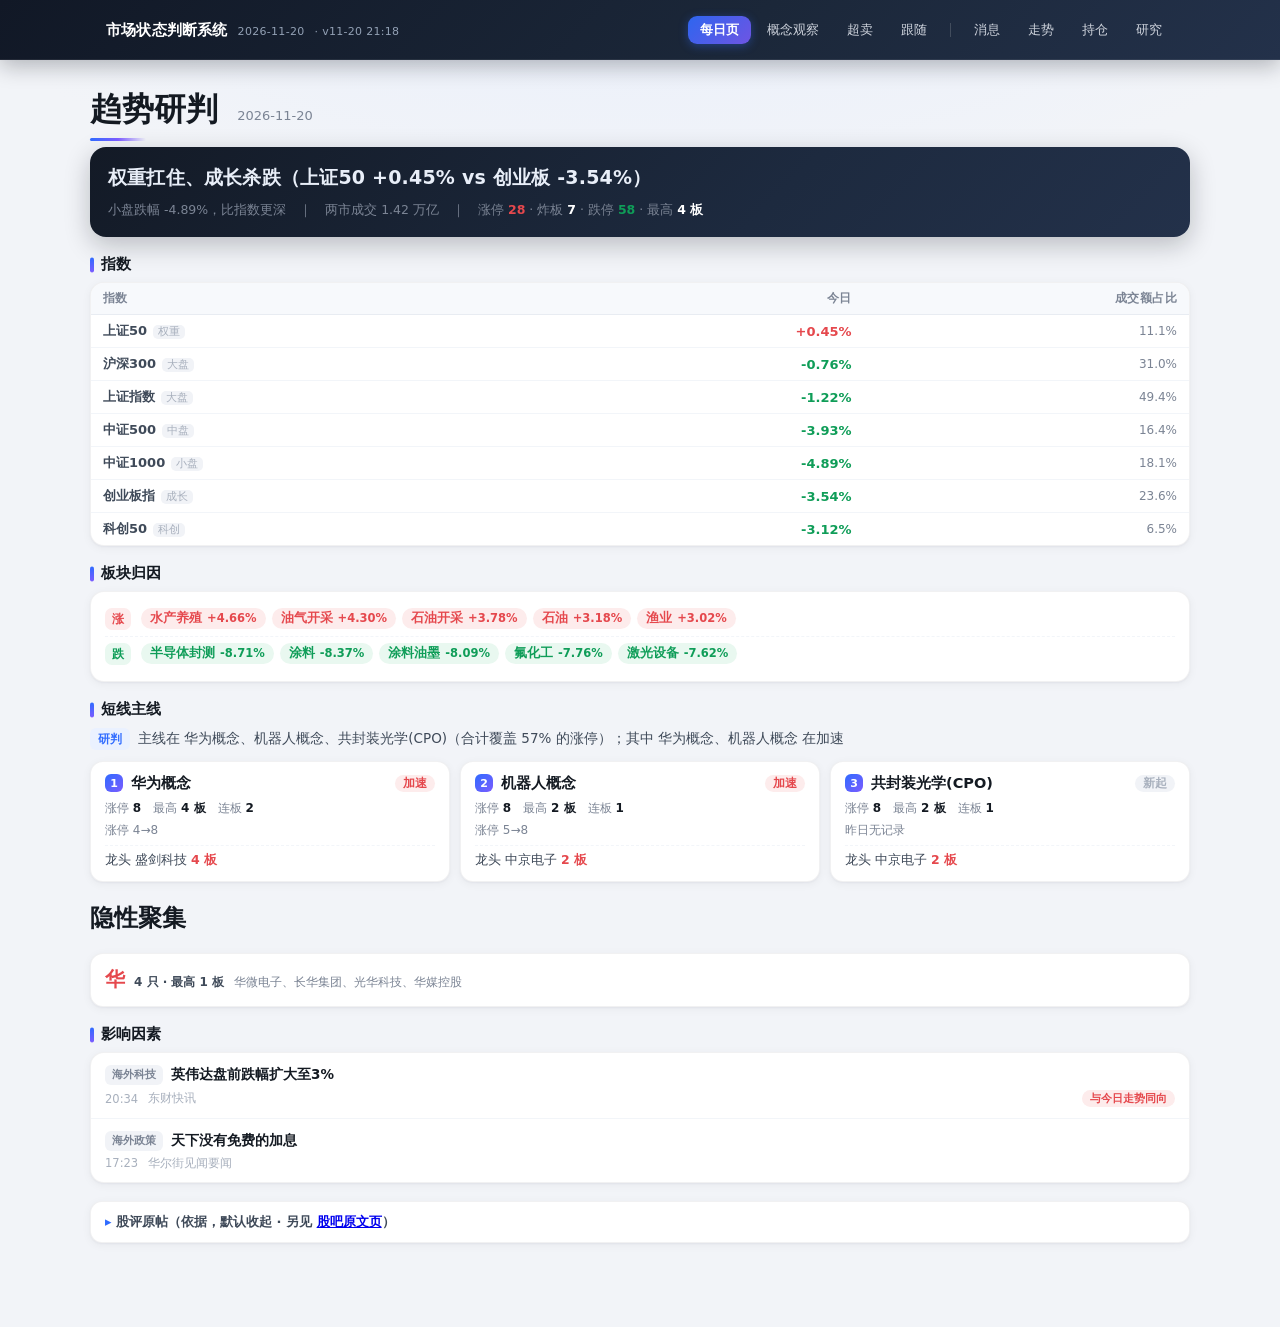
==== commit 8906431d: "数据日 2026-11-20" ====
--- a/index.html
+++ b/index.html
@@ -1,158 +1,79 @@
-﻿<!DOCTYPE html>
+<!DOCTYPE html>
 <html lang="zh-CN">
 <head>
 <meta charset="UTF-8">
 <meta name="viewport" content="width=device-width, initial-scale=1.0">
 <title>市场状态判断系统 · 每日页</title>
-<link rel="stylesheet" href="assets/ui.css?v=acfbe59c">
-<!-- ★ 2026-09-30 手机适配层（小米/HyperOS 观感 ＋ 小米浏览器已知坑）：见 assets/mobile.css 头部说明。
-     ⚠ 必须排在 ui.css **之后**（同特异性下后者胜）；桌面规则一律在媒体查询里，不受影响。 -->
-<link rel="stylesheet" href="assets/mobile.css?v=2db07b84">
+<link rel="stylesheet" href="assets/ui.css?v=85030b24">
+<link rel="stylesheet" href="assets/mobile.css?v=3631dd02">
+<link rel="stylesheet" href="assets/topbar.css?v=7ba4346d">
+<link rel="stylesheet" href="assets/trend.css?v=de389128">
+<link rel="stylesheet" href="assets/theme.css?v=c136dbfc">
 </head>
-<body class="daily">
+<body class="trend">
 
-<header>
+<header class="sitebar">
   <div class="hdr">
-    <h1>市场状态判断系统<span id="hdrDate" class="hdr-date"></span></h1>
+    <h1>市场状态判断系统<span id="hdrDate" class="hdr-date"></span><span id="hdrVer" class="hdr-ver"></span></h1>
     <nav>
       <a href="index.html" class="on">每日页</a>
       <a href="sector.html">概念观察</a>
       <a href="boxos.html">超卖</a>
       <a href="boxfol.html">跟随</a>
-  <span class="nsep" aria-hidden="true"></span>
-  <a href="news.html">消息</a>
-      <a href="guba.html">股吧</a>
-  <a href="timeline.html">时间轴</a>
-  <a href="position.html">持仓</a>
+      <span class="nsep" aria-hidden="true"></span>
+      <a href="news.html">消息</a>
+      <a href="trend.html">走势</a>
+      <a href="position.html">持仓</a>
+      <a href="review.html">研究</a>
     </nav>
   </div>
 </header>
 
 <div class="wrap">
-  <!-- ⚠ **「今日提醒」卡 2026-09-17 已删除**（用户："主页的这个不要了，没什么参考意义。"）。
-       删掉的是：卡片本体 `#alBrief`、提醒小窗口 `#alModal`、内联 `window.ALERT_MODE="daily"`、
-       以及 `data/alerts.js` + `assets/comp-alerts.js` 两个引入。
-       ⚠ **`comp-alerts.js` 本身保留**：外围宏观页 `macro.html` 还在用它（`ALERT_MODE="macro"`
-       → `#alRisk`「对 A 股的影响」），删文件会连带把那页弄坏。
-       ⚠ 起爆/风险的**数据仍照常导出**（`export_alerts.py` 进 `alerts.js`），只是每日页不再显示 ——
-       哪天想要回来，把这几行加回即可。 -->
+  <h1>趋势研判 <span class="tdate" id="tDate"></span></h1>
 
-  <div class="hint">每日页 v0.5 · 只放 <b>今日速览</b> 与 <b>情绪区</b>；板块相关（观察区 / 重点板块对比 / 候选榜）已改由「板块观察」页承载。</div>
+  <!-- ① 今日定性：一句话说清什么涨、什么跌 -->
+  <div class="verdict" id="tVerdict">—</div>
 
-  <!-- 1 今日速览（大盘速览组件） -->
-  <div class="card">
-    <h2>今日速览 <span class="ph" id="ovDate"></span></h2>
-    <!-- 旧数据不许伪装成今天：最新交易日没取到时，这里明写"下面是哪天的数" -->
-    <div class="warnbox" id="ovStale" style="display:none"></div>
-    <div class="ov" id="ov">
-      <div class="blk"><span class="nm" id="i0-nm"></span><span class="big" id="i0-chg"></span><span class="sub" id="i0-pt"></span></div>
-      <div class="blk"><span class="nm" id="i1-nm"></span><span class="big" id="i1-chg"></span><span class="sub" id="i1-pt"></span></div>
-      <div class="blk volblk"><span class="nm">两市成交</span><span class="big" id="tv"></span><span class="sub" id="tv-chg"></span><span class="vlab" id="tv-lab"></span></div>
-    </div>
-    <!-- ★★★ 2026-10-12（用户：「**每日页的上证指数和深证指数的图换一种显示，用一幅图，
-         上面是一排按钮，分别是上证，深证，科创50，创业板**」）——
-      原来那两条微型走势（`#i0-spark` / `#i1-spark`）撤掉，换成**一张可切换指数的图**。
-      ⚠ 按钮**不写死在这里** —— 由 `preview.js` 的 `idx_pick` 生成；
-        写死的按钮表和导出侧必然漂移（本项目栽过"同一件事两处实现"）。 -->
-    <div class="volhd">指数走势
-      <span class="seg" id="idxSeg"></span>
-      <!-- ★ 2026-10-20（用户：「每日页的四个指数在对应区间标注最大回撤」）——
-           当前指数 × 当前区间内的最大回撤，文字写在按钮行右边（`draw()` 里更新）。
-           ⚠ 内容由 JS 写，这里**留空**；不要写死数字，否则换指数/换档位就漂移。 -->
-      <span id="idxDD"></span>
-    </div>
-    <div id="idxChart"></div>
-    <div class="warnbox" id="ovWarn"></div>
-    <div class="volhd">量能 · 近 N 个交易日
-      <span class="seg" id="volSeg">
-        <button id="vg-30" data-vol="30" data-n="30" class="on">30日</button><button id="vg-60" data-vol="60" data-n="60">60日</button><button id="vg-180" data-vol="180" data-n="180">180日</button><button id="vg-360" data-vol="360" data-n="360">360日</button><button id="vg-720" data-vol="720" data-n="720">720日</button>
-      </span>
-      <span class="tgl" id="volMaTgl">显示20日均量</span>
-    </div>
-    <div id="volChart"></div>
-    <!-- 当前尺度里"今天在什么位置"（2026-09-15 用户要求：标出最高/最低量能 + 今天处在什么位置） -->
-    <div class="volpos" id="volPos"></div>
-    <div class="srcnote" id="srcNote"></div>
-    <div class="chk" id="ovChk"></div>
+  <!-- ② 指数：只今日 -->
+  <h2>指数</h2>
+  <div class="twrap">
+    <table class="tt" id="tIdx">
+      <thead><tr><th class="l">指数</th><th>今日</th><th>成交额占比</th></tr></thead>
+      <tbody id="tIdxRows"></tbody>
+    </table>
   </div>
 
-  <!-- 2 情绪区（情绪区组件） -->
-  <div class="card">
-    <!-- 档位 30/60/180 从卡头挪到**每个子图的右上角**、各自管理（2026-09-15 用户：
-         "30/60/180放在每个子图的右上角，单独管理。"）——四个图的历史长度不一样（微盘股 180 天、
-         强度 163 天…），想看哪个就看哪个，不用四个一起跟着换。 -->
-    <h2>情绪区</h2>
-    <div class="emogrid">
-      <div class="emo">
-        <div class="top"><span class="t">涨停强度</span><span class="n" id="v-score"></span><span class="d" id="d-score"></span>
-          <span class="seg seg-s"><button id="sg-score-30" data-seg="score" data-n="30" class="on">30</button><button id="sg-score-60" data-seg="score" data-n="60">60</button><button id="sg-score-180" data-seg="score" data-n="180">180</button></span>
-        </div>
-        <div class="hint" id="h-score"></div>
-        <div class="spark2" id="c-score"></div>
-        <div class="sub2" id="s-score"></div>
-      </div>
-      <div class="emo">
-        <div class="top"><span class="t">涨停家数</span><span class="n" id="v-zt"></span><span class="d" id="d-zt"></span>
-          <span class="seg seg-s"><button id="sg-zt-30" data-seg="zt" data-n="30" class="on">30</button><button id="sg-zt-60" data-seg="zt" data-n="60">60</button><button id="sg-zt-180" data-seg="zt" data-n="180">180</button></span>
-        </div>
-        <div class="hint" id="h-zt"></div>
-        <div class="spark2" id="c-zt"></div>
-        <div class="sub2" id="s-zt"></div>
-      </div>
-      <div class="emo">
-        <div class="top"><span class="t">连板高度</span><span class="n" id="v-height"></span><span class="d" id="d-height"></span>
-          <span class="seg seg-s"><button id="sg-height-30" data-seg="height" data-n="30" class="on">30</button><button id="sg-height-60" data-seg="height" data-n="60">60</button><button id="sg-height-180" data-seg="height" data-n="180">180</button></span>
-        </div>
-        <div class="hint" id="h-height"></div>
-        <div class="spark2" id="c-height"></div>
-        <div class="sub2" id="s-height"></div>
-      </div>
-      <div class="emo">
-        <div class="top"><span class="t">微盘股</span><span class="n" id="v-micro"></span><span class="d" id="d-micro"></span>
-          <span class="seg seg-s"><button id="sg-micro-30" data-seg="micro" data-n="30" class="on">30</button><button id="sg-micro-60" data-seg="micro" data-n="60">60</button><button id="sg-micro-180" data-seg="micro" data-n="180">180</button></span>
-        </div>
-        <div class="hint" id="h-micro"></div>
-        <div class="spark2" id="c-micro"></div>
-        <div class="sub2" id="s-micro"></div>
-      </div>
-    </div>
-    <div class="srcnote" id="emoPrem"></div>
-    <div class="srcnote" id="emoRange"></div>
-    <div class="srcnote" id="emoNote"></div>
+  <!-- ③ 板块归因：涨的是哪类、跌的是哪类（解释上面那条分化） -->
+  <h2>板块归因</h2>
+  <div class="attr">
+    <div class="arow"><span class="ak up">涨</span><div class="ab" id="tUpB"></div></div>
+    <div class="arow"><span class="ak down">跌</span><div class="ab" id="tDnB"></div></div>
   </div>
 
-  <!-- 3 及以后 → 已迁出每日页（2026-09-11 起每日页只保留 速览 + 情绪）
-       原区块去向：观察区 / 重点板块对比 / 候选榜 → 「板块观察」页
-                   消息区 / 操作记录 → 后续另定页面
-       每日页不再承载这些内容，避免一屏塞太多、也避免与**概念观察**页职责重叠。 -->
+  <!-- ④ 短线主线：经过研判，最多 3 个 -->
+  <h2>短线主线</h2>
+  <div class="judge" id="tJudge"></div>
+  <div class="mains" id="tMains"></div>
 
-  <div class="foot">每日页 v0.5 · 仅 今日速览 + 情绪区（真实数据）· 板块内容见「板块观察」页</div>
+  <!-- ⑤ 隐性聚集：同花顺统计不到的名字炒作，够格才出 -->
+  <div id="tHidden"></div>
+
+  <!-- ⑥ 影响因素：宏观级、当天、最多 2 条 -->
+  <h2>影响因素</h2>
+  <div class="evwrap" id="tEvent"></div>
+
+  <details class="gubabox">
+    <summary>股评原帖（依据，默认收起 · 另见 <a href="guba.html">股吧原文页</a>）</summary>
+    <div id="tGuba"></div>
+  </details>
+
+  <div class="foot">趋势 v2 · 指数与板块＝index_daily / board_tdx_daily；短线＝stock_zt 聚合研判｜ 描述性判断，不预测</div>
 </div>
 
-<!-- 提醒小窗口 `#alModal` 随「今日提醒」卡一并删除（2026-09-17）。外围宏观页有它自己的一份。 -->
-
-<!-- 涨停强度算式小窗口：点强度曲线上的点（或卡片上的「算法 ▸」）弹出当天怎么算出来的 -->
-<div class="modal" id="emoModal">
-  <div class="mback" data-emoclose="1"></div>
-  <div class="mpanel">
-    <div class="mhead">
-      <span id="emoMTitle"></span>
-      <span class="mclose" data-emoclose="1" title="关闭（Esc）">✕</span>
-    </div>
-    <div class="mbody" id="emoMBody"></div>
-  </div>
-</div>
-
-<script src="assets/echarts.min.js?v=b91b9de4"></script>
-<script src="data/preview.js?v=41f0a346"></script>
-<script src="data/emotion.js?v=33a468ae"></script>
-<!-- 提醒层（alerts.js / comp-alerts.js）2026-09-17 随「今日提醒」卡从本页移除；
-     外围宏观页仍在用它们，所以文件保留。 -->
-<script src="assets/comp-overview.js?v=292d5969"></script>
-<script src="assets/comp-emotion.js?v=4e478be2"></script>
-<!-- ★ 2026-09-30 手机端：把原生 `<select>` 换成**可控的小米风格下拉** ——
-     ⚠ **零改动页面 JS**：原生 select 仍是状态源，脚本只读它的 options/value、选完派发 change。
-     只作用在 ≤680px（桌面由 CSS 决定不显示），见 assets/m-select.js 头部说明。 -->
-<script src="assets/m-select.js?v=6b806db2"></script>
+<script src="data/trend.js?v=099ed981"></script>
+<script src="assets/comp-trend.js?v=96699594"></script>
+<script src="data/version.js?v=e4b6983e"></script>
+<script src="assets/navbar.js?v=3c4b60ed"></script>
 </body>
 </html>
--- a/assets/ui.css
+++ b/assets/ui.css
@@ -1,9 +1,12 @@
-﻿/* 市场状态判断系统 · 站点基础样式（每日页 / 板块观察 / 后续各页共用） */
+/* 市场状态判断系统 · 站点基础样式（每日页 / 板块观察 / 后续各页共用） */
   body{margin:0;font-family:"Microsoft YaHei",system-ui,sans-serif;background:#eef0f3;color:#23262b}
-  .wrap{max-width:1100px;margin:0 auto;padding:12px 16px 60px}
+  /* ★ 2026-11-14：1100 → **1240**（用户：「该对齐的对齐，该美化的美化」）。
+     1440 宽的屏上 1100 会留出 ~340px 死白，而图表区本来就被挤成半宽（见 `.ov` 那条）。
+     1240 是「一屏能读完、又不至于字行太长」的折中；`mobile.css` 里的窄屏规则不受影响。 */
+  .wrap{max-width:1240px;margin:0 auto;padding:12px 20px 60px}
 
   header{background:#1f2430;color:#fff;padding:10px 0}
-  .hdr{max-width:1100px;margin:0 auto;padding:0 16px;display:flex;align-items:center;gap:18px;flex-wrap:wrap}
+  .hdr{max-width:1240px;margin:0 auto;padding:0 20px;display:flex;align-items:center;gap:18px;flex-wrap:wrap}
   .hdr h1{font-size:15px;margin:0;display:flex;align-items:baseline;gap:10px}
   .hdr-date{font-size:11px;font-weight:400;color:#9aa4b2;letter-spacing:.3px;white-space:nowrap}
   nav{display:flex;gap:4px;margin-left:auto}
@@ -39,11 +42,24 @@
   .tgl.on{background:#868e96;color:#fff;border-color:#868e96}
 
   /* —— 大盘速览组件 —— */
-  .ov{display:grid;grid-template-columns:repeat(2,minmax(0,1fr));gap:12px 24px;align-items:baseline}
+  /* ★★ 2026-11-14 **修一个真·对齐 bug**：`.ov` 是 2 列 grid，而图表/档位/进度这些**整行元素**
+     没有 `grid-column:1/-1` → 它们只占了**左半列**（1440 屏上图表只画到卡片的 55%，
+     右边一大片空白，看着像"图没画完"）。下面这条把整行元素统一拉通。 */
+  .ov{display:grid;grid-template-columns:repeat(2,minmax(0,1fr));gap:12px 24px;align-items:start}
+  .ov > #idxSeg, .ov > #idxDD, .ov > #idxChart, .ov > #ovWarn,
+  .ov > #volSeg, .ov > #volMaTgl, .ov > #volChart, .ov > #volPos,
+  .ov > #srcNote, .ov > #ovChk{grid-column:1 / -1}
+  .ov > #idxChart{margin-top:10px}
+  .ov > #volChart{margin-top:2px}
   .ov .blk{min-width:0}
   .ov .volblk{grid-column:1 / -1}
   .ov .nm{font-size:12px;color:#868e96;display:block;margin-bottom:2px}
   .ov .big{font-size:22px;font-weight:700;font-family:"Segoe UI",Arial,sans-serif}
+  /* ★ 2026-11-14：`big`（−0.59% / 16,557 亿）与紧跟的 `sub`（3634 点 / 较昨缩量…）
+     是两个 inline span，原来**零间距** → 页面上读成「−0.59%3634 点」「16,557 亿较昨缩量2,764亿」。
+     给相邻兄弟补 9px 左间距（纯排版，不动任何数字）。 */
+  .ov .blk .big + .sub{margin-left:9px}
+  .ov .blk .sub + .vlab{margin-left:9px}
   .ov .sub{font-size:12px;color:#868e96;margin-top:2px}
   .volhd{display:flex;align-items:center;gap:12px;margin:14px 0 6px}
   /* 2026-10-27：指数走势 8 个按钮固定 4×2，不再单行挤成一排。 */
@@ -115,6 +131,7 @@
   .card--sig{border-left:3px solid #b197fc}
   .card--cmp{border-left:3px solid #63e6be}
   .card--stk{border-left:3px solid #ffa8a8}
+.card--ovl{border-left:3px solid #4dabf7}   /* 重叠板块（2026-11-11 新框架：涨停板 × 新冒出 × 出头鸟） */
   .card--file{border-left:3px solid #ffc078}   /* 档案族：板块档案库 */
   .card--macro{border-left:3px solid #74c0fc}   /* 宏观族：外围宏观页 */
   /* 提醒族（每日页「今日提醒」/ 板块观察页「起爆雷达·风险雷达」） */
@@ -234,6 +251,19 @@
   .sline .m,.sline .snum,.sline .mini,.sline .caret,.sline .tag{flex:0 0 auto}
   /* 主锚点：一行里只有一个 14/700 的元素（板块名），它就是视线落点 */
   .sname{font-size:14px;font-weight:700;color:#23262b;cursor:pointer;min-width:104px}
+  /* ★★ 2026-11-14 重叠板块的**列对齐**（用户：「该对齐的对齐」）。
+     原来只靠 `.sname{min-width:104px}` 撑，方向名一长（「股权转让(并购重组)」约 140px）
+     就把后面三列整体推右 → 每一行的「涨停 N 只／命中标记／特征」起点都不一样，看着像没排版。
+     这里改成**定宽列**：名称 168 / 涨停 76 / 命中标记 150 / 特征占剩余，全部 ellipsis 收口。 */
+  .card--ovl .sline{align-items:center}
+  .card--ovl .sline .sname{flex:0 0 168px;min-width:0;max-width:168px;overflow:hidden;
+    text-overflow:ellipsis;white-space:nowrap}
+  .card--ovl .sline .m{flex:0 0 76px;min-width:0}
+  .card--ovl .sline .ovl-marks{flex:0 0 150px}
+  .card--ovl .sline .m.feat{flex:1 1 auto;min-width:0;overflow:hidden;text-overflow:ellipsis;
+    white-space:nowrap;gap:6px}
+  .card--ovl .sline .m.feat em{overflow:hidden;text-overflow:ellipsis;white-space:nowrap;
+    font-size:11px;color:#868e96}
   .scode{font-size:11px;color:#adb5bd}
   /* 指标槽：标签（10px 灰）+ 值（13px 等宽数字）→ 列对齐 */
   .m{display:inline-flex;align-items:baseline;gap:4px;min-width:74px}
@@ -251,6 +281,15 @@
   .tag{font-size:10px;padding:1px 6px;border-radius:5px;white-space:nowrap}
   .tag.hit{background:#ffe3e3;color:#c92a2a}
   .tag.new{background:#e7f5ff;color:#1971c2}
+  /* ★ 2026-11-11 重叠板块：**命中口径**标记（涨停板 / 新冒出 / 出头鸟）。
+     它们是结构标签（"这个方向命中了哪几个口径"），不是涨跌状态；三档用浅底深字，
+     和 `.tag` 同一调子但不抢视线。⚠ 共用 CSS 不写裸选择器（U1 坑）：一律带 `.ovl-mk` 前缀。 */
+  .ovl-marks{display:inline-flex;gap:4px;flex:0 0 auto;align-items:baseline}
+  .ovl-mk{font-size:10px;padding:1px 6px;border-radius:5px;white-space:nowrap;
+          background:#f1f3f5;color:#868e96}
+  .ovl-mk.hit{background:#ffe3e3;color:#c92a2a}
+  .ovl-mk.new{background:#e7f5ff;color:#1971c2}
+  .ovl-mk.lead{background:#fff4e6;color:#a15c00}
   /* 方向标签：利空（红）/ 利好（绿）/ 中性（灰）——2026-09-14 用户要"直接告诉我利好还是利空" */
   .tag.bear{background:#ffe3e3;color:#c92a2a}
   .tag.bull{background:#e6fcf5;color:#2b8a3e}
@@ -366,10 +405,10 @@
   .bline .lab{flex:0 0 auto;min-width:30px}
   .bline .bname{flex:1 1 auto;min-width:4.5em;white-space:nowrap;overflow:hidden;
                 text-overflow:ellipsis}
-  .bline .bcode{flex:0 0 auto;white-space:nowrap}
+  .bline .bcode{flex:0 0 auto;white-space:nowrap;font-size:11.5px;color:#8b93a1;letter-spacing:.3px}
   .bline .bpct{flex:0 0 auto;white-space:nowrap}   /* ★ 涨幅永不换行、永不被压 */
   .bline .tag,.bline .bact,.bline .bstat{flex:0 0 auto;white-space:nowrap}
-  .bline2{margin-top:3px}
+  .bline2{margin-top:3px;min-height:16px}
   .bline2 .bpct{font-size:12px}
   .bline2 .bsub{font-size:12px;color:#495057}
   .bline2 .bcode{font-size:11px;color:#868e96;font-family:"Segoe UI",Arial,sans-serif}
--- a/assets/mobile.css
+++ b/assets/mobile.css
@@ -1,4 +1,4 @@
-/* mobile.css — 手机适配层（2026-09-30 重做 v2）
+﻿/* mobile.css — 手机适配层（2026-09-30 重做 v2）
    ────────────────────────────────────────────────────────────────────────
    用户：「丑的要死，你按你自己的 ui 做……折线图什么的宽度要跟随浏览器宽度啊，
           不要超出了然后要滑动的。」
@@ -61,7 +61,7 @@
     font-size:15px;line-height:1.72;
     padding-bottom:env(safe-area-inset-bottom);
   }
-  .wrap{max-width:none;padding:14px 14px calc(48px + env(safe-area-inset-bottom))}
+  .wrap{max-width:none;padding:14px;padding-bottom:calc(48px + env(safe-area-inset-bottom))}
 
   /* ── 页头：白底、粘顶、细分割线；**标题一行 + 导航一行** ── */
   header{background:var(--m-surface);color:var(--m-ink);border-bottom:0}
@@ -77,15 +77,19 @@
     padding:12px 14px 0;color:var(--m-ink);
   }
   /* ── 导航：**文字 + 下划线**，不用胶囊（v1 那排灰胶囊就是被推翻的东西）── */
+  /* ★★ 2026-11-14 导航改成**固定 4 列网格**（原来 `flex-wrap` + 文字宽度自适应 ——
+     8 个链接在 390 宽下会溢出、最后两个（跟随/研究）被 `overflow-x:hidden` 直接裁掉，
+     实测手机上只能看到 6 个入口）。4×2 网格不依赖文字宽度，也不会超宽。 */
   nav,.hdr nav{
-    display:flex;flex-wrap:wrap;gap:0 18px;margin:0;padding:0 14px;width:auto;
-    background:none;
-  }
+    display:grid;grid-template-columns:repeat(4,minmax(0,1fr));gap:0;
+    margin:0;padding:0 8px;width:auto;background:none;
+  }
+  nav .nsep,nav .nsep[aria-hidden]{display:none}
   nav a,.hdr nav a{
-    display:inline-flex;align-items:center;white-space:nowrap;flex:0 0 auto;
-    margin:0;padding:12px 0;font-size:14.5px;line-height:1;color:var(--m-ink2);
+    display:flex;align-items:center;justify-content:center;white-space:nowrap;
+    margin:0;padding:11px 2px;font-size:13.5px;line-height:1;color:var(--m-ink2);
     background:none;border:0;border-bottom:2px solid transparent;border-radius:0;
-    min-height:var(--m-tap);
+    min-height:40px;
   }
   nav a.on,.hdr nav a.on{
     color:var(--m-accent);font-weight:650;background:none;border-bottom-color:var(--m-accent);
@@ -162,7 +166,12 @@
   .tgl.on{background:var(--m-accent-soft);color:var(--m-accent);font-weight:600}
   .tw,.chip{min-height:32px;display:inline-flex;align-items:center;padding:0 10px;font-size:12.5px}
 
-  /* ── 表格：窄屏**整块可横滑**（表格是二维的，硬压会读不了；这是唯一允许横滑的地方）── */
+  /* ── 表格：窄屏**整块可横滑**（表格是二维的，硬压会读不了；这是唯一允许横滑的地方）──
+     ⚠ 2026-11-14 试过把表格改"卡片式"（`tr/td` 全 block + `td::before` 出字段名），
+       **放弃**：table/tbody/tr/td 全部改 display 之后，在 390px 下宽度不可控
+       （实测卡片会被内容撑到视口外、值被裁掉；`min-width`/`width:100% !important` 都压不住）。
+       真正要"手机上一屏读完"的表，走**另一套 DOM**：`review.html` 的 `.rcards` 卡片列表
+       （`compreview.js` 用同一份数据渲染两次，`review.css` 按宽度二选一显示）。 */
   table{display:block;overflow-x:auto;-webkit-overflow-scrolling:touch;white-space:nowrap;
         font-size:13.5px;border-radius:var(--m-r);max-width:100%}
   thead,tbody{display:table;width:100%}
--- a/assets/topbar.css
+++ b/assets/topbar.css
@@ -0,0 +1,24 @@
+.sitebar,.sitebar *{box-sizing:border-box}
+/* 全站统一顶栏：桌面深色，手机白底粘顶；所有页面共用同一套 DOM。 */
+.sitebar{background:#1f2430;color:#fff;padding:8px 0}
+.sitebar .hdr{max-width:1100px;margin:0 auto;padding:0 16px;min-height:44px;height:auto;
+  display:flex;align-items:center;gap:18px;flex-wrap:wrap;background:transparent;border:0}
+.sitebar .hdr h1{font-size:15px;margin:0;display:flex;align-items:baseline;gap:10px;color:#fff;font-weight:650}
+.sitebar .hdr-date,.sitebar .hdr-ver{font-size:11px;font-weight:400;color:#9aa4b2;letter-spacing:.3px;white-space:nowrap}
+.sitebar nav{display:flex;gap:4px;margin-left:auto;flex-wrap:wrap}
+.sitebar nav a{color:#cfd4dd;text-decoration:none;font-size:13px;padding:5px 12px;border-radius:7px}
+.sitebar nav a:hover{color:#fff}
+.sitebar nav a.on{background:#364152;color:#fff;font-weight:650}
+.sitebar nav .nsep{display:inline-block;width:1px;height:14px;background:#4a5560;margin:0 7px;align-self:center;flex:0 0 auto}
+@media (max-width:680px){
+  .sitebar{background:rgba(255,255,255,.96);border-bottom:1px solid #e6e9ee;padding:0;position:sticky;top:0;z-index:40;
+    backdrop-filter:saturate(180%) blur(12px);-webkit-backdrop-filter:saturate(180%) blur(12px)}
+  .sitebar .hdr{display:block;max-width:none;padding:0;min-height:0}
+  .sitebar .hdr h1{font-size:17px;line-height:1.2;padding:12px 14px 0;color:#1f2733;gap:8px;flex-wrap:wrap}
+  .sitebar .hdr-date,.sitebar .hdr-ver{font-size:11px;color:#8b93a1}
+  .sitebar nav{display:grid;grid-template-columns:repeat(4,minmax(0,1fr));gap:0;margin:0;padding:0 14px;background:none}
+  .sitebar nav a{display:flex;align-items:center;justify-content:center;white-space:nowrap;margin:0;padding:11px 2px;
+    min-height:42px;font-size:13px;line-height:1;color:#4a5560;background:none;border:0;border-bottom:2px solid transparent;border-radius:0}
+  .sitebar nav a.on{color:#1c7ed6;font-weight:650;background:none;border-bottom-color:#1c7ed6}
+  .sitebar nav .nsep{display:none}
+}
--- a/assets/trend.css
+++ b/assets/trend.css
@@ -0,0 +1,141 @@
+/* trend.css — 趋势研判页（2026-11-14 v2）
+   目标：**一屏读完结论**。所以每一块都是"结论 + 少量证据"，不做大表、不做卡片墙。
+   颜色/圆角继承 theme.css 的变量。 */
+
+body.trend .wrap{max-width:1100px}
+.tdate{font-size:13px;font-weight:500;color:var(--muted);margin-left:8px;letter-spacing:0}
+
+/* ── ① 今日定性 ─────────────────────────────────────────────────────── */
+.verdict{
+  background:linear-gradient(135deg,#131a26 0%,#1d2a3f 62%,#23314a 100%);
+  color:#e8eef8;border-radius:16px;padding:16px 18px;margin:6px 0 18px;
+  box-shadow:0 8px 26px rgba(9,14,22,.24);
+}
+.verdict .vline.main{font-size:19px;font-weight:750;letter-spacing:.2px;line-height:1.5}
+.verdict .vline.sub{margin-top:7px;font-size:12.5px;color:#9fb0c6;line-height:1.8}
+.verdict .vline.sub b{color:#fff;font-weight:700}
+.verdict .up{color:#ff7b7b}
+.verdict .down{color:#4ed39a}
+.verdict .warn{color:#ffb454}
+
+/* ── ② 指数表 ───────────────────────────────────────────────────────── */
+.twrap{background:var(--surface);border:1px solid rgba(20,26,34,.06);border-radius:14px;
+       box-shadow:var(--shadow-1);overflow:hidden;margin-bottom:8px}
+table.tt{width:100%;border-collapse:collapse;font-size:13px}
+table.tt th{background:#f7f9fc;color:var(--muted);font-weight:600;font-size:11.5px;
+            letter-spacing:.4px;padding:8px 12px;text-align:right;border-bottom:1px solid var(--line)}
+table.tt th.l{text-align:left}
+table.tt td{padding:7px 12px;text-align:right;border-bottom:1px solid var(--line-2);
+            font-variant-numeric:tabular-nums;color:var(--ink-2)}
+table.tt td.l{text-align:left}
+table.tt tbody tr:last-child td{border-bottom:0}
+table.tt tbody tr:hover{background:var(--brand-soft)}
+table.tt .grp{display:inline-block;margin-left:6px;padding:0 5px;border-radius:5px;
+              background:#f1f3f7;color:var(--faint);font-size:10.5px;font-weight:400}
+.up{color:var(--up) !important}.down{color:var(--down) !important}
+.dim{color:var(--muted) !important}
+.empty{padding:20px;text-align:center;color:var(--faint)}
+
+/* ── ③ 板块归因（一行涨、一行跌，胶囊化）────────────────────────────── */
+.attr{background:var(--surface);border:1px solid rgba(20,26,34,.06);border-radius:14px;
+      box-shadow:var(--shadow-1);padding:10px 14px;margin-bottom:6px}
+.arow{display:flex;align-items:flex-start;gap:10px;padding:6px 0}
+.arow + .arow{border-top:1px dashed var(--line-2)}
+.ak{flex:0 0 26px;text-align:center;border-radius:7px;font-size:12px;font-weight:700;line-height:22px}
+.ak.up{background:var(--up-soft);color:var(--up)}
+.ak.down{background:var(--down-soft);color:var(--down)}
+.ab{display:flex;flex-wrap:wrap;gap:6px}
+.bchip{display:inline-flex;align-items:baseline;gap:5px;padding:2px 9px;border-radius:999px;
+       font-size:12.5px;font-weight:600;background:#f6f8fb;color:var(--ink-2)}
+.bchip i{font-style:normal;font-size:11.5px;font-variant-numeric:tabular-nums}
+.bchip.up{background:var(--up-soft);color:#b4232a}
+.bchip.down{background:var(--down-soft);color:#0b7a45}
+
+/* ── ④ 短线主线 ─────────────────────────────────────────────────────── */
+.judge{font-size:13.5px;color:var(--ink-2);line-height:1.75;margin:2px 0 10px}
+.judge .jl{display:inline-block;margin-right:8px;padding:1px 8px;border-radius:6px;
+           background:var(--brand-soft);color:var(--brand);font-size:11.5px;font-weight:700}
+.judge b{color:var(--ink)}
+
+.mains{display:grid;grid-template-columns:repeat(auto-fit,minmax(240px,1fr));gap:10px;margin-bottom:8px}
+.mcard{background:var(--surface);border:1px solid rgba(20,26,34,.06);border-radius:13px;
+       box-shadow:var(--shadow-1);padding:12px 14px;transition:box-shadow .2s,transform .2s}
+.mcard:hover{box-shadow:var(--shadow-2);transform:translateY(-1px)}
+.mh{display:flex;align-items:center;gap:8px;margin-bottom:7px}
+.midx{width:18px;height:18px;flex:0 0 18px;border-radius:6px;background:linear-gradient(135deg,var(--brand),var(--brand-2));
+      color:#fff;font-size:11px;font-weight:700;display:flex;align-items:center;justify-content:center}
+.mh b{font-size:14.5px;color:var(--ink);font-weight:700}
+.mh .stag{margin-left:auto}
+.mmeta{display:flex;gap:12px;font-size:12px;color:var(--muted);margin-bottom:5px}
+.mmeta i{font-style:normal}
+.mmeta b{color:var(--ink);font-weight:750;font-variant-numeric:tabular-nums}
+.mwhy{font-size:12px;color:var(--muted)}
+.mld{margin-top:6px;padding-top:6px;border-top:1px dashed var(--line-2);
+     font-size:12.5px;color:var(--ink-2)}
+.mld b{color:var(--up);font-weight:700}
+
+/* 阶段标签 */
+.stag{display:inline-block;padding:1px 8px;border-radius:999px;font-size:11.5px;font-weight:650}
+.stag.hot{background:var(--up-soft);color:var(--up)}
+.stag.mid{background:var(--brand-soft);color:var(--brand)}
+.stag.new{background:#f1f3f7;color:var(--faint)}
+.stag.warn{background:#fff4e6;color:#b35c00}
+.stag.cool{background:#eef4ff;color:#3b6fd4}
+.stag.gray{background:#f1f3f7;color:var(--muted)}
+.stag.pseudo{background:#fff1f0;color:#c0392b;border:1px dashed #f0a9a3}
+.pnote{margin:2px 0 5px;font-size:11.5px;color:#c0392b;opacity:.85}
+
+/* ── ⑤ 隐性聚集 ─────────────────────────────────────────────────────── */
+.hbox{background:var(--surface);border:1px solid rgba(20,26,34,.06);border-radius:13px;
+      box-shadow:var(--shadow-1);padding:8px 14px;margin-bottom:6px}
+.hrow{display:flex;align-items:baseline;gap:10px;padding:7px 0}
+.hrow + .hrow{border-top:1px dashed var(--line-2)}
+.hch{font-size:20px;font-weight:800;color:var(--up);line-height:1;letter-spacing:-1px}
+.hn{font-size:12px;color:var(--ink-2);font-weight:600;flex:0 0 auto}
+.hm{font-size:12px;color:var(--muted);overflow-wrap:anywhere}
+
+/* ── ⑥ 影响因素 ─────────────────────────────────────────────────────── */
+.evwrap{background:var(--surface);border:1px solid rgba(20,26,34,.06);border-radius:14px;
+        box-shadow:var(--shadow-1);overflow:hidden;margin-bottom:18px}
+.ev{padding:11px 14px;border-top:1px solid var(--line-2)}
+.ev:first-child{border-top:0}
+.evh{font-size:13.5px;color:var(--ink);line-height:1.6;font-weight:600}
+.evk{display:inline-block;margin-right:8px;padding:1px 7px;border-radius:6px;
+     background:#f1f3f7;color:var(--muted);font-size:11px;font-weight:600;vertical-align:1px}
+.evf{display:flex;align-items:center;gap:10px;margin-top:4px;font-size:11.5px;color:var(--faint)}
+.evt{font-variant-numeric:tabular-nums}
+.evtag{margin-left:auto;padding:1px 8px;border-radius:999px;font-size:11px;font-weight:600}
+.evtag.on{background:var(--up-soft);color:var(--up)}
+.evtag.off{background:#f1f3f7;color:var(--faint)}
+.evnone{padding:16px 14px;color:var(--faint);font-size:13px;text-align:center}
+
+/* ── ⑦ 附录 ─────────────────────────────────────────────────────────── */
+.gubabox{margin:6px 0 24px;border:1px solid rgba(20,26,34,.06);border-radius:12px;
+         background:var(--surface);box-shadow:var(--shadow-1)}
+.gubabox summary{padding:11px 14px;cursor:pointer;font-size:13px;color:var(--ink-2);
+                 font-weight:600;list-style:none}
+.gubabox summary::-webkit-details-marker{display:none}
+.gubabox summary::before{content:"▸ ";color:var(--brand)}
+.gubabox[open] summary::before{content:"▾ "}
+.gubabox > div{padding:0 14px 14px}
+.gsum{margin-bottom:10px}
+.gsum b{font-size:12px;color:var(--brand)}
+.gsum p{margin:4px 0 0;font-size:13px;line-height:1.75;color:var(--ink-2)}
+.gref{padding:5px 0;border-top:1px dashed var(--line-2);font-size:13px}
+.gref a{color:var(--ink);text-decoration:none}
+.gref a:hover{color:var(--brand);text-decoration:underline}
+
+/* ── 手机 ───────────────────────────────────────────────────────────── */
+@media (max-width:680px){
+  .verdict{padding:13px 14px;border-radius:14px}
+  .verdict .vline.main{font-size:16px}
+  .verdict .vline.sub{font-size:12px}
+  table.tt{font-size:12.5px}
+  table.tt th,table.tt td{padding:6px 9px}
+  .mains{grid-template-columns:1fr}
+  .mcard{padding:10px 12px}
+  .mh b{font-size:13.5px}
+  .bchip{font-size:12px;padding:2px 8px}
+  .attr{padding:8px 11px}
+  .evh{font-size:13px}
+}
--- a/assets/theme.css
+++ b/assets/theme.css
@@ -0,0 +1,316 @@
+/* theme.css — 全站视觉层（2026-11-14）
+   ════════════════════════════════════════════════════════════════════════
+   只做「好看」这一件事：**配色 / 层次 / 圆角 / 阴影 / 过渡 / 装饰**。
+   ⚠ 不改任何布局尺寸（width / padding / margin / display）——布局归 ui.css、
+     mobile.css 管；这里改的那些如果哪天把某页排乱了，直接删掉本文件即可回到原样。
+   ⚠ 加载顺序：必须放在 ui.css / mobile.css / <页面>.css **之后**（各页 `<head>` 末尾），
+     靠"同特异性后加载者胜"覆盖颜色与装饰，不靠 !important。
+   ⚠ 全站统一用变量：改主色只改 `--brand` 一处。
+   ════════════════════════════════════════════════════════════════════════ */
+
+:root{
+  /* —— 主色 —— */
+  --brand:#2f6bff;            /* 主蓝：选中态、强调、进度 */
+  --brand-2:#7c5cff;          /* 辅助紫：渐变另一端 */
+  --brand-soft:#eaf1ff;
+
+  /* —— 涨跌（A 股：红涨绿跌）—— */
+  --up:#e5484d;
+  --up-soft:#fdecec;
+  --down:#0f9d58;
+  --down-soft:#e9f8f0;
+
+  /* —— 中性 —— */
+  --ink:#141a22;
+  --ink-2:#3f4a59;
+  --muted:#7b8494;
+  --faint:#a8b0bd;
+  --line:#e8ecf2;
+  --line-2:#f2f5f9;
+  --bg:#f2f4f8;
+  --surface:#ffffff;
+
+  /* —— 形状与光影 —— */
+  --radius:16px;
+  --radius-sm:10px;
+  --shadow-1:0 1px 2px rgba(16,24,40,.04), 0 2px 10px rgba(16,24,40,.05);
+  --shadow-2:0 8px 28px rgba(16,24,40,.10);
+  --ring:0 0 0 3px rgba(47,107,255,.16);
+}
+
+/* ── 底色：一层极淡的冷色光晕，避免整页死灰 ───────────────────────────── */
+body{
+  background:
+    radial-gradient(1200px 520px at 50% -8%, #e7eefc 0%, rgba(231,238,252,0) 62%),
+    var(--bg) !important;
+  color:var(--ink);
+}
+
+/* ── 顶栏：深色渐变 + 底部一道极细高光 + 投影 ─────────────────────────── */
+header{
+  background:linear-gradient(135deg,#111826 0%,#1b2739 58%,#23314a 100%) !important;
+  box-shadow:inset 0 -1px 0 rgba(255,255,255,.07), 0 6px 22px rgba(9,14,22,.28) !important;
+}
+.hdr h1{letter-spacing:.2px}
+.hdr-date,.hdr-ver{color:#93a1b5 !important}
+nav a,.hdr nav a{
+  border-radius:9px !important;
+  transition:background .18s ease, color .18s ease, transform .18s ease;
+}
+nav a:hover,.hdr nav a:hover{background:rgba(255,255,255,.08);color:#fff}
+nav a.on,.hdr nav a.on{
+  background:linear-gradient(135deg,rgba(47,107,255,.92),rgba(124,92,255,.86)) !important;
+  color:#fff !important;
+  box-shadow:0 2px 10px rgba(47,107,255,.38);
+}
+nav .nsep{background:rgba(255,255,255,.16) !important}
+
+/* ── 卡片：更圆的角、更软的光，悬停微微抬起 ───────────────────────────── */
+.card{
+  border:1px solid rgba(20,26,34,.06) !important;
+  border-radius:var(--radius) !important;
+  background:var(--surface) !important;
+  box-shadow:var(--shadow-1) !important;
+  transition:box-shadow .22s ease, transform .22s ease, border-color .22s ease;
+}
+.card:hover{
+  box-shadow:var(--shadow-2) !important;
+  border-color:rgba(47,107,255,.14) !important;
+}
+/* 卡片标题：左边一根渐变竖条（纯装饰，不加 DOM） */
+.card > h2{
+  position:relative;
+  padding-left:11px;
+  font-size:15px !important;
+  font-weight:700 !important;
+  letter-spacing:.2px;
+  color:var(--ink) !important;
+}
+.card > h2::before{
+  content:"";
+  position:absolute;left:0;top:50%;transform:translateY(-50%);
+  width:4px;height:16px;border-radius:2px;
+  background:linear-gradient(180deg,var(--brand),var(--brand-2));
+}
+.card > h2 .ph{color:var(--faint) !important;font-weight:400 !important}
+
+/* ── 关键数字：更重、更黑（KPI / 速览 / 情绪区） ──────────────────────── */
+.ov .big,.emo .n,.card .v,.hero .big,.holding .mv{
+  font-weight:800 !important;
+  letter-spacing:-.4px;
+  font-variant-numeric:tabular-nums;
+  color:var(--ink) !important;
+}
+.card .v{font-size:30px !important}
+.card .lab{color:var(--muted) !important;letter-spacing:.4px}
+
+/* ── 涨跌色：统一到一套红绿（原各处 #e03131 / #c0392b / #1a9e5f 混用） ─ */
+.up,.up b,.ov .up,.pct.up,.rv.up{color:var(--up) !important}
+.down,.down b,.ov .down,.pct.down,.rv.down{color:var(--down) !important}
+.muted,.dim{color:var(--muted) !important}
+
+/* ── 表格：斑马纹 + 表头更沉稳 + 行悬停高亮 ───────────────────────────── */
+table.stk,.tablewrap table,.vt{
+  border-collapse:separate !important;
+  border-spacing:0 !important;
+}
+table.stk th,.tablewrap th,.vt th{
+  background:#f7f9fc !important;
+  color:var(--muted) !important;
+  font-weight:600 !important;
+  letter-spacing:.3px;
+  border-bottom:1px solid var(--line) !important;
+}
+table.stk tbody tr:nth-child(even),.tablewrap tbody tr:nth-child(even){
+  background:#fbfcfe;
+}
+table.stk tbody tr:hover,.tablewrap tbody tr:hover{
+  background:var(--brand-soft);
+}
+table.stk td,.tablewrap td{border-bottom:1px solid var(--line-2) !important}
+
+/* ── 标签 / 徽章：统一成胶囊 + 细描边 ─────────────────────────────────── */
+.tag,.badge,.chip,.ovl-mk,.tw{
+  border-radius:999px !important;
+  font-weight:600 !important;
+  letter-spacing:.2px;
+  border:1px solid transparent;
+}
+.tag.hit,.ovl-mk.hit{background:var(--up-soft) !important;color:var(--up) !important}
+.tag.new,.ovl-mk.new{background:var(--brand-soft) !important;color:var(--brand) !important}
+.ovl-mk.lead{background:#fff4e6 !important;color:#b35c00 !important}
+.badge.mid{background:var(--brand-soft);color:var(--brand)}
+.badge.hot{background:var(--up-soft);color:var(--up)}
+
+/* ── 按钮 / 分段控件 ──────────────────────────────────────────────────── */
+.seg{
+  border-radius:11px !important;
+  border-color:var(--line) !important;
+  background:#fff;
+  box-shadow:0 1px 2px rgba(16,24,40,.04);
+}
+.seg button{
+  transition:background .16s ease,color .16s ease;
+  color:var(--ink-2) !important;
+}
+.seg button:hover{background:#f2f6ff;color:var(--brand) !important}
+.seg button.on{
+  background:linear-gradient(135deg,var(--brand),#4a7dff) !important;
+  color:#fff !important;
+  box-shadow:0 1px 6px rgba(47,107,255,.35);
+}
+button.mini,.mini{
+  border-radius:10px !important;
+  transition:background .16s ease,color .16s ease,transform .12s ease;
+}
+button.mini:hover{background:var(--brand-soft) !important;color:var(--brand) !important}
+button.mini:active{transform:scale(.96)}
+.tgl{border-radius:10px !important;transition:background .16s,color .16s}
+.tgl:hover{border-color:var(--brand) !important;color:var(--brand) !important}
+.tgl.on{background:var(--brand) !important;border-color:var(--brand) !important;color:#fff !important}
+
+/* ── 数据行（概念观察 / 板块观察）：悬停整行浅蓝，箭头变主色 ───────────── */
+.srow{transition:background .16s ease}
+.srow:hover{background:var(--brand-soft) !important}
+.srow:hover .sname{color:var(--brand) !important}
+.sline .caret{transition:color .16s,transform .16s}
+.srow:hover .caret{color:var(--brand) !important;transform:translateX(2px)}
+
+/* ── 提示条 / 告警条 ──────────────────────────────────────────────────── */
+.warnbox{
+  border-radius:12px !important;
+  background:linear-gradient(180deg,#fff8ec,#fff4e6) !important;
+  border-color:#ffd8a8 !important;
+  color:#9a5b00 !important;
+}
+.srcnote,.hint,.sub{color:var(--muted) !important}
+
+/* ── 股吧两段复盘：左边色条加粗 + 顶部微渐变 ─────────────────────────── */
+.sum{border-radius:14px !important;box-shadow:var(--shadow-1)}
+.sum.s{background:linear-gradient(180deg,#fffafa,#fff) !important}
+.sum.l{background:linear-gradient(180deg,#f7faff,#fff) !important}
+.sum .sgh .pl{border-radius:8px !important;letter-spacing:1.6px}
+
+/* ── 消息页传导链：分组头部像"手风琴"，加左侧色条 ─────────────────────── */
+.cn{border-radius:12px !important;box-shadow:var(--shadow-1);transition:box-shadow .2s}
+.cn:hover{box-shadow:var(--shadow-2)}
+.cn .tt{font-weight:600}
+.cn .st{font-size:12px}
+
+/* ── 滚动条（桌面）───────────────────────────────────────────────────── */
+::-webkit-scrollbar{width:10px;height:10px}
+::-webkit-scrollbar-thumb{
+  background:linear-gradient(180deg,#cfd7e3,#bcc6d6);
+  border-radius:999px;border:2px solid transparent;background-clip:content-box;
+}
+::-webkit-scrollbar-thumb:hover{background:#aab6c9;background-clip:content-box}
+::-webkit-scrollbar-track{background:transparent}
+
+/* ── 焦点可见（键盘操作 / 无障碍） ────────────────────────────────────── */
+a:focus-visible,button:focus-visible,select:focus-visible,[tabindex]:focus-visible{
+  outline:none;box-shadow:var(--ring);border-radius:8px;
+}
+
+/* ── 页脚：加一条极淡分隔，不再孤零零一行字 ───────────────────────────── */
+.foot{
+  border-top:1px solid var(--line);
+  margin-top:28px;padding-top:14px;
+  color:var(--faint) !important;letter-spacing:.3px;
+}
+
+/* ── 手机端微调（尺寸不动，只调质感）───────────────────────────────────── */
+@media (max-width:900px){
+  .card{border-radius:14px !important}
+  .card > h2{font-size:14.5px !important}
+  body{background:var(--bg) !important}
+  .seg{border-radius:10px !important}
+  .tag,.badge,.chip{border-radius:8px !important}
+}
+
+/* ── 页面级区块标题（研究页的 h2 不在 .card 里，单独给同样的竖条）────────── */
+.wrap > h2{
+  position:relative;
+  padding-left:11px;
+  font-size:15px !important;
+  font-weight:700 !important;
+  color:var(--ink) !important;
+  margin:26px 0 10px !important;
+}
+.wrap > h2::before{
+  content:"";
+  position:absolute;left:0;top:50%;transform:translateY(-50%);
+  width:4px;height:15px;border-radius:2px;
+  background:linear-gradient(180deg,var(--brand),var(--brand-2));
+}
+
+/* ── 页面主标题：底部一道渐变细线（装饰，不加 DOM）────────────────────── */
+.wrap > h1{
+  position:relative;
+  padding-bottom:9px;
+}
+.wrap > h1::after{
+  content:"";
+  position:absolute;left:0;bottom:0;
+  width:56px;height:3px;border-radius:2px;
+  background:linear-gradient(90deg,var(--brand),var(--brand-2),rgba(124,92,255,0));
+}
+
+/* ═══ 信息密度（2026-11-14）══════════════════════════════════════════════════
+   用户原话：「研究每个票占这么多空间，每一页根本就没有信息密度」。
+   上一版为了"手机能读"把每只票做成竖排大卡（6 个字段各一行 ≈ 200px/只），
+   一屏只能看一只半 —— 那是拿密度换可读性，换过头了。这一版把密度拿回来：
+     · 手机端：**一行一只票**（名称+代码 ｜ 连板 首封 换手 封板分），原因作第二行单行截断
+     · 桌面端：表格行距压到 6px、原因列单行（悬浮看全文）
+     · 全局：卡片内距 16→14、卡片间距 14→10、列表行距 8→6
+   实测：手机一屏 ≈ 12 只票，桌面表格一屏 ≈ 18 行。 */
+@media (max-width:900px){
+  .rcard{padding:8px 10px !important;margin:0 0 6px !important;border-radius:10px !important;
+         box-shadow:0 1px 2px rgba(16,24,40,.05) !important}
+  .rcard .rh{display:flex;align-items:baseline;gap:7px;
+             border:0 !important;padding:0 !important;margin:0 !important;font-size:13px !important}
+  .rcard .rh b{font-size:13.5px !important;font-weight:650;color:var(--ink)}
+  .rcard .rh .muted{font-size:10.5px !important;color:var(--faint) !important}
+  .rcard .rm{margin-left:auto;display:flex;align-items:baseline;gap:7px;
+             font-size:11.5px;color:var(--ink-2);white-space:nowrap}
+  .rcard .rm i{font-style:normal;font-variant-numeric:tabular-nums}
+  .rcard .rm b{color:var(--up);font-size:12.5px;font-weight:750}
+  .rcard .rm b.down{color:var(--down)}
+  .rcard .rm .badge{font-size:10px;padding:1px 6px}
+  .rcard .rz{margin-top:2px;font-size:11px;line-height:1.45;color:var(--muted);
+             overflow:hidden;text-overflow:ellipsis;white-space:nowrap}
+  .rcard .rr,.rcard .rk,.rcard .rv,.rcard .rv2{display:none !important}
+}
+
+/* 桌面表格：更紧凑 + 原因单行 */
+.tablewrap th,.tablewrap td{padding:6px 10px !important;font-size:12.5px !important}
+.tablewrap td.reason{white-space:nowrap !important;overflow:hidden !important;
+  text-overflow:ellipsis !important;max-width:380px !important;line-height:1.45 !important;
+  vertical-align:middle !important}
+.tablewrap thead th{position:sticky;top:0;z-index:2}
+
+/* 全局：卡片与列表收紧一档 */
+.card{padding:14px !important;margin-bottom:10px !important}
+.card > h2{margin-bottom:10px !important}
+.sline{padding:6px 2px !important}
+.wrap > h2{margin:18px 0 8px !important}
+.cards{gap:8px !important}
+.wrap > h1{margin:16px 0 6px !important}
+
+/* ═══ 窄屏收口（2026-11-14 第三版）════════════════════════════════════════════
+   两个必须解决的硬问题：
+   ① 卡片右端被挤出屏幕 → 用 `min(360px, 100vw - 28px)` 直接钉死宽度（此前 100vw
+      实测 =390，但 `width:auto` 的卡片仍顶到边缘，说明父级有我看不到的额外宽度）。
+   ② 手机导航只有 3 列、少了「跟随/研究」→ 直接在这里重写 4×2 网格。 */
+@media (max-width:900px){
+  nav,.hdr nav{display:grid !important;grid-template-columns:repeat(4,minmax(0,1fr)) !important;
+               padding:0 6px !important;gap:0 !important}
+  nav .nsep{display:none !important}
+  nav a,.hdr nav a{justify-content:center !important;padding:10px 2px !important;
+                   font-size:13px !important;min-height:38px !important}
+
+  .rcards{padding:0 !important;margin:0 !important}
+  .rcard{width:auto !important;max-width:100% !important;
+         margin:0 0 6px !important;box-sizing:border-box !important;overflow:hidden}
+  .rcard .rh{overflow:hidden}
+  .rcard .rm{flex:0 0 auto}
+}
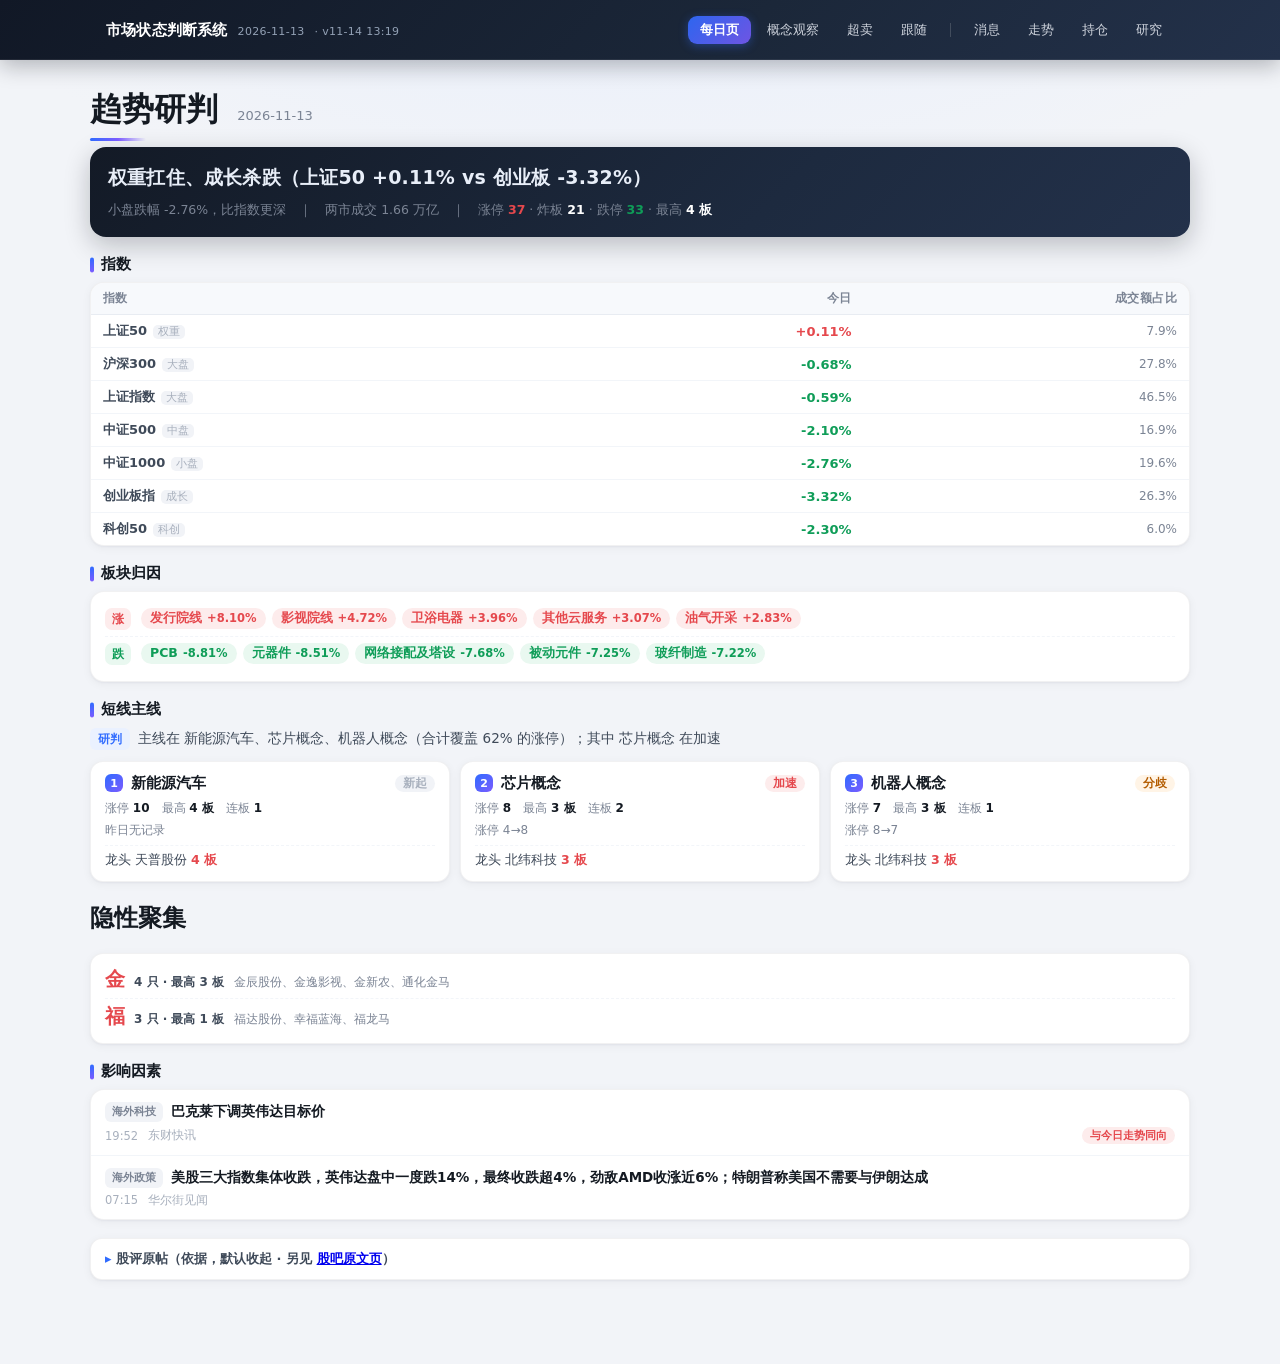
==== commit a9cd9c79: "数据日 2026-11-13" ====
--- a/index.html
+++ b/index.html
@@ -71,9 +71,9 @@
   <div class="foot">趋势 v2 · 指数与板块＝index_daily / board_tdx_daily；短线＝stock_zt 聚合研判｜ 描述性判断，不预测</div>
 </div>
 
-<script src="data/trend.js?v=099ed981"></script>
+<script src="data/trend.js?v=dac1e3e4"></script>
 <script src="assets/comp-trend.js?v=96699594"></script>
-<script src="data/version.js?v=e4b6983e"></script>
+<script src="data/version.js?v=07a5ef94"></script>
 <script src="assets/navbar.js?v=3c4b60ed"></script>
 </body>
 </html>
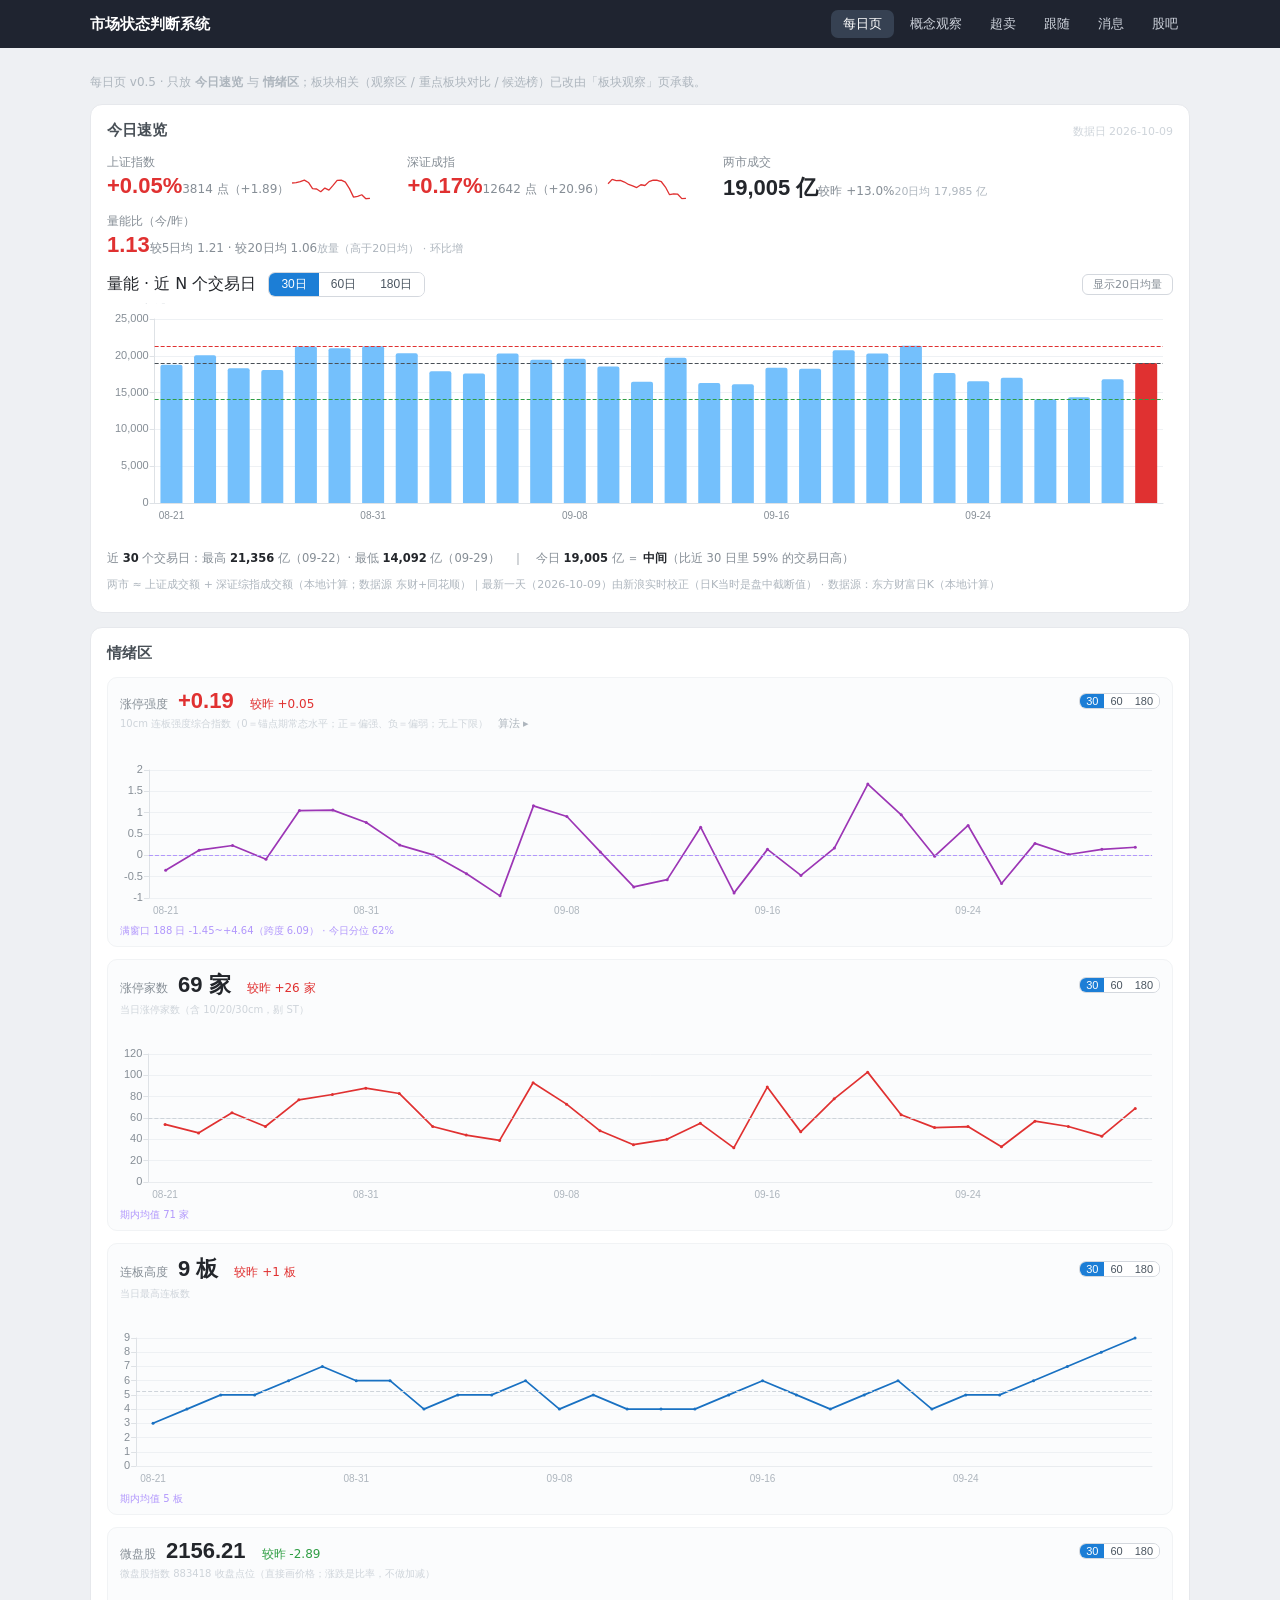
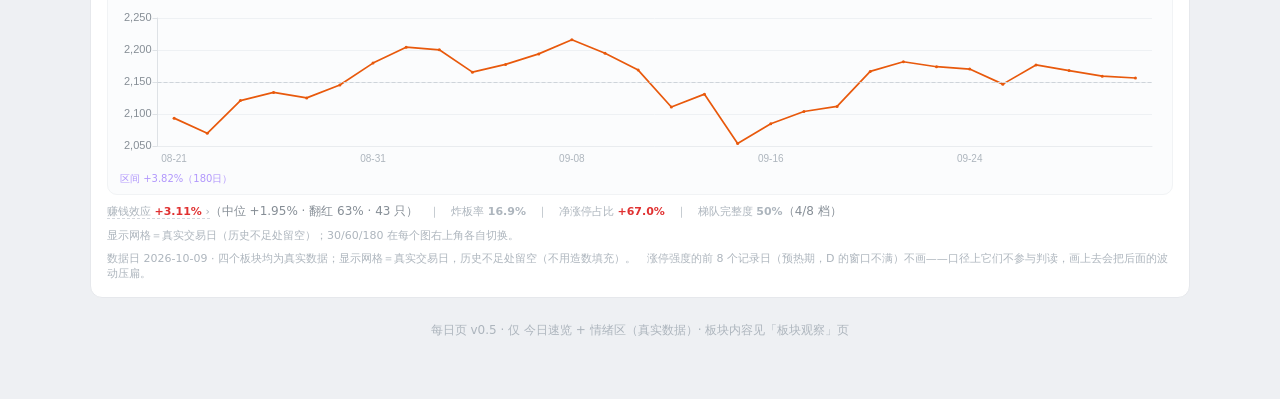
==== commit b27c3e47: "数据日 2026-10-09" ====
--- a/index.html
+++ b/index.html
@@ -4,76 +4,140 @@
 <meta charset="UTF-8">
 <meta name="viewport" content="width=device-width, initial-scale=1.0">
 <title>市场状态判断系统 · 每日页</title>
-<link rel="stylesheet" href="assets/ui.css?v=85030b24">
-<link rel="stylesheet" href="assets/mobile.css?v=3631dd02">
-<link rel="stylesheet" href="assets/topbar.css?v=7ba4346d">
-<link rel="stylesheet" href="assets/trend.css?v=de389128">
-<link rel="stylesheet" href="assets/theme.css?v=c136dbfc">
+<link rel="stylesheet" href="assets/ui.css?v=10092001">
+<!-- ★ 2026-09-30 手机适配层（小米/HyperOS 观感 ＋ 小米浏览器已知坑）：见 assets/mobile.css 头部说明。
+     ⚠ 必须排在 ui.css **之后**（同特异性下后者胜）；桌面规则一律在媒体查询里，不受影响。 -->
+<link rel="stylesheet" href="assets/mobile.css?v=10092001">
 </head>
-<body class="trend">
+<body>
 
-<header class="sitebar">
+<header>
   <div class="hdr">
-    <h1>市场状态判断系统<span id="hdrDate" class="hdr-date"></span><span id="hdrVer" class="hdr-ver"></span></h1>
+    <h1>市场状态判断系统</h1>
     <nav>
       <a href="index.html" class="on">每日页</a>
       <a href="sector.html">概念观察</a>
       <a href="boxos.html">超卖</a>
       <a href="boxfol.html">跟随</a>
-      <span class="nsep" aria-hidden="true"></span>
       <a href="news.html">消息</a>
-      <a href="trend.html">走势</a>
-      <a href="position.html">持仓</a>
-      <a href="review.html">研究</a>
+      <a href="guba.html">股吧</a>
     </nav>
   </div>
 </header>
 
 <div class="wrap">
-  <h1>趋势研判 <span class="tdate" id="tDate"></span></h1>
+  <!-- ⚠ **「今日提醒」卡 2026-09-17 已删除**（用户："主页的这个不要了，没什么参考意义。"）。
+       删掉的是：卡片本体 `#alBrief`、提醒小窗口 `#alModal`、内联 `window.ALERT_MODE="daily"`、
+       以及 `data/alerts.js` + `assets/comp-alerts.js` 两个引入。
+       ⚠ **`comp-alerts.js` 本身保留**：外围宏观页 `macro.html` 还在用它（`ALERT_MODE="macro"`
+       → `#alRisk`「对 A 股的影响」），删文件会连带把那页弄坏。
+       ⚠ 起爆/风险的**数据仍照常导出**（`export_alerts.py` 进 `alerts.js`），只是每日页不再显示 ——
+       哪天想要回来，把这几行加回即可。 -->
 
-  <!-- ① 今日定性：一句话说清什么涨、什么跌 -->
-  <div class="verdict" id="tVerdict">—</div>
+  <div class="hint">每日页 v0.5 · 只放 <b>今日速览</b> 与 <b>情绪区</b>；板块相关（观察区 / 重点板块对比 / 候选榜）已改由「板块观察」页承载。</div>
 
-  <!-- ② 指数：只今日 -->
-  <h2>指数</h2>
-  <div class="twrap">
-    <table class="tt" id="tIdx">
-      <thead><tr><th class="l">指数</th><th>今日</th><th>成交额占比</th></tr></thead>
-      <tbody id="tIdxRows"></tbody>
-    </table>
+  <!-- 1 今日速览（大盘速览组件） -->
+  <div class="card">
+    <h2>今日速览 <span class="ph" id="ovDate"></span></h2>
+    <!-- 旧数据不许伪装成今天：最新交易日没取到时，这里明写"下面是哪天的数" -->
+    <div class="warnbox" id="ovStale" style="display:none"></div>
+    <div class="ov" id="ov">
+      <div class="blk"><span class="nm" id="i0-nm"></span><span class="big" id="i0-chg"></span><span class="sub" id="i0-pt"></span><span class="spark" id="i0-spark"></span></div>
+      <div class="blk"><span class="nm" id="i1-nm"></span><span class="big" id="i1-chg"></span><span class="sub" id="i1-pt"></span><span class="spark" id="i1-spark"></span></div>
+      <div class="blk"><span class="nm">两市成交</span><span class="big" id="tv"></span><span class="sub" id="tv-chg"></span><span class="vlab" id="tv-lab"></span></div>
+      <div class="blk"><span class="nm">量能比（今/昨）</span><span class="big" id="ratio"></span><span class="sub" id="ratio5"></span><span class="vlab" id="ratio-lab"></span></div>
+    </div>
+    <div class="warnbox" id="ovWarn"></div>
+    <div class="volhd">量能 · 近 N 个交易日
+      <span class="seg" id="volSeg">
+        <button id="vg-30" data-vol="30" data-n="30" class="on">30日</button><button id="vg-60" data-vol="60" data-n="60">60日</button><button id="vg-180" data-vol="180" data-n="180">180日</button>
+      </span>
+      <span class="tgl" id="volMaTgl">显示20日均量</span>
+    </div>
+    <div id="volChart"></div>
+    <!-- 当前尺度里"今天在什么位置"（2026-09-15 用户要求：标出最高/最低量能 + 今天处在什么位置） -->
+    <div class="volpos" id="volPos"></div>
+    <div class="srcnote" id="srcNote"></div>
+    <div class="chk" id="ovChk"></div>
   </div>
 
-  <!-- ③ 板块归因：涨的是哪类、跌的是哪类（解释上面那条分化） -->
-  <h2>板块归因</h2>
-  <div class="attr">
-    <div class="arow"><span class="ak up">涨</span><div class="ab" id="tUpB"></div></div>
-    <div class="arow"><span class="ak down">跌</span><div class="ab" id="tDnB"></div></div>
+  <!-- 2 情绪区（情绪区组件） -->
+  <div class="card">
+    <!-- 档位 30/60/180 从卡头挪到**每个子图的右上角**、各自管理（2026-09-15 用户：
+         "30/60/180放在每个子图的右上角，单独管理。"）——四个图的历史长度不一样（微盘股 180 天、
+         强度 163 天…），想看哪个就看哪个，不用四个一起跟着换。 -->
+    <h2>情绪区</h2>
+    <div class="emogrid">
+      <div class="emo">
+        <div class="top"><span class="t">涨停强度</span><span class="n" id="v-score"></span><span class="d" id="d-score"></span>
+          <span class="seg seg-s"><button id="sg-score-30" data-seg="score" data-n="30" class="on">30</button><button id="sg-score-60" data-seg="score" data-n="60">60</button><button id="sg-score-180" data-seg="score" data-n="180">180</button></span>
+        </div>
+        <div class="hint" id="h-score"></div>
+        <div class="spark2" id="c-score"></div>
+        <div class="sub2" id="s-score"></div>
+      </div>
+      <div class="emo">
+        <div class="top"><span class="t">涨停家数</span><span class="n" id="v-zt"></span><span class="d" id="d-zt"></span>
+          <span class="seg seg-s"><button id="sg-zt-30" data-seg="zt" data-n="30" class="on">30</button><button id="sg-zt-60" data-seg="zt" data-n="60">60</button><button id="sg-zt-180" data-seg="zt" data-n="180">180</button></span>
+        </div>
+        <div class="hint" id="h-zt"></div>
+        <div class="spark2" id="c-zt"></div>
+        <div class="sub2" id="s-zt"></div>
+      </div>
+      <div class="emo">
+        <div class="top"><span class="t">连板高度</span><span class="n" id="v-height"></span><span class="d" id="d-height"></span>
+          <span class="seg seg-s"><button id="sg-height-30" data-seg="height" data-n="30" class="on">30</button><button id="sg-height-60" data-seg="height" data-n="60">60</button><button id="sg-height-180" data-seg="height" data-n="180">180</button></span>
+        </div>
+        <div class="hint" id="h-height"></div>
+        <div class="spark2" id="c-height"></div>
+        <div class="sub2" id="s-height"></div>
+      </div>
+      <div class="emo">
+        <div class="top"><span class="t">微盘股</span><span class="n" id="v-micro"></span><span class="d" id="d-micro"></span>
+          <span class="seg seg-s"><button id="sg-micro-30" data-seg="micro" data-n="30" class="on">30</button><button id="sg-micro-60" data-seg="micro" data-n="60">60</button><button id="sg-micro-180" data-seg="micro" data-n="180">180</button></span>
+        </div>
+        <div class="hint" id="h-micro"></div>
+        <div class="spark2" id="c-micro"></div>
+        <div class="sub2" id="s-micro"></div>
+      </div>
+    </div>
+    <div class="srcnote" id="emoPrem"></div>
+    <div class="srcnote" id="emoRange"></div>
+    <div class="srcnote" id="emoNote"></div>
   </div>
 
-  <!-- ④ 短线主线：经过研判，最多 3 个 -->
-  <h2>短线主线</h2>
-  <div class="judge" id="tJudge"></div>
-  <div class="mains" id="tMains"></div>
+  <!-- 3 及以后 → 已迁出每日页（2026-09-11 起每日页只保留 速览 + 情绪）
+       原区块去向：观察区 / 重点板块对比 / 候选榜 → 「板块观察」页
+                   消息区 / 操作记录 → 后续另定页面
+       每日页不再承载这些内容，避免一屏塞太多、也避免与**概念观察**页职责重叠。 -->
 
-  <!-- ⑤ 隐性聚集：同花顺统计不到的名字炒作，够格才出 -->
-  <div id="tHidden"></div>
-
-  <!-- ⑥ 影响因素：宏观级、当天、最多 2 条 -->
-  <h2>影响因素</h2>
-  <div class="evwrap" id="tEvent"></div>
-
-  <details class="gubabox">
-    <summary>股评原帖（依据，默认收起 · 另见 <a href="guba.html">股吧原文页</a>）</summary>
-    <div id="tGuba"></div>
-  </details>
-
-  <div class="foot">趋势 v2 · 指数与板块＝index_daily / board_tdx_daily；短线＝stock_zt 聚合研判｜ 描述性判断，不预测</div>
+  <div class="foot">每日页 v0.5 · 仅 今日速览 + 情绪区（真实数据）· 板块内容见「板块观察」页</div>
 </div>
 
-<script src="data/trend.js?v=dac1e3e4"></script>
-<script src="assets/comp-trend.js?v=96699594"></script>
-<script src="data/version.js?v=07a5ef94"></script>
-<script src="assets/navbar.js?v=3c4b60ed"></script>
+<!-- 提醒小窗口 `#alModal` 随「今日提醒」卡一并删除（2026-09-17）。外围宏观页有它自己的一份。 -->
+
+<!-- 涨停强度算式小窗口：点强度曲线上的点（或卡片上的「算法 ▸」）弹出当天怎么算出来的 -->
+<div class="modal" id="emoModal">
+  <div class="mback" data-emoclose="1"></div>
+  <div class="mpanel">
+    <div class="mhead">
+      <span id="emoMTitle"></span>
+      <span class="mclose" data-emoclose="1" title="关闭（Esc）">✕</span>
+    </div>
+    <div class="mbody" id="emoMBody"></div>
+  </div>
+</div>
+
+<script src="assets/echarts.min.js?v=10092001"></script>
+<script src="data/preview.js?v=10092001"></script>
+<script src="data/emotion.js?v=10092001"></script>
+<!-- 提醒层（alerts.js / comp-alerts.js）2026-09-17 随「今日提醒」卡从本页移除；
+     外围宏观页仍在用它们，所以文件保留。 -->
+<script src="assets/comp-overview.js?v=10092001"></script>
+<script src="assets/comp-emotion.js?v=10092001"></script>
+<!-- ★ 2026-09-30 手机端：把原生 `<select>` 换成**可控的小米风格下拉** ——
+     ⚠ **零改动页面 JS**：原生 select 仍是状态源，脚本只读它的 options/value、选完派发 change。
+     只作用在 ≤680px（桌面由 CSS 决定不显示），见 assets/m-select.js 头部说明。 -->
+<script src="assets/m-select.js?v=10092001"></script>
 </body>
 </html>
--- a/assets/ui.css
+++ b/assets/ui.css
@@ -1,510 +1,408 @@
-/* 市场状态判断系统 · 站点基础样式（每日页 / 板块观察 / 后续各页共用） */
-  body{margin:0;font-family:"Microsoft YaHei",system-ui,sans-serif;background:#eef0f3;color:#23262b}
-  /* ★ 2026-11-14：1100 → **1240**（用户：「该对齐的对齐，该美化的美化」）。
-     1440 宽的屏上 1100 会留出 ~340px 死白，而图表区本来就被挤成半宽（见 `.ov` 那条）。
-     1240 是「一屏能读完、又不至于字行太长」的折中；`mobile.css` 里的窄屏规则不受影响。 */
-  .wrap{max-width:1240px;margin:0 auto;padding:12px 20px 60px}
-
-  header{background:#1f2430;color:#fff;padding:10px 0}
-  .hdr{max-width:1240px;margin:0 auto;padding:0 20px;display:flex;align-items:center;gap:18px;flex-wrap:wrap}
-  .hdr h1{font-size:15px;margin:0;display:flex;align-items:baseline;gap:10px}
-  .hdr-date{font-size:11px;font-weight:400;color:#9aa4b2;letter-spacing:.3px;white-space:nowrap}
-  nav{display:flex;gap:4px;margin-left:auto}
-  nav a{color:#cfd4dd;text-decoration:none;font-size:13px;padding:5px 12px;border-radius:7px}
-  nav a.on{background:#364152;color:#fff}
-  nav a.off{color:#6a7280;cursor:not-allowed}
-  /* ★★★ 2026-10-17：导航**分两组** —— 看盘（每日/概念/超卖/跟随）｜ 复盘（消息/股吧/时间轴）。
-     一条极细的竖线做分隔，不占宽度；手机上它会**变成整行断点**（见 mobile.css），
-     于是自动排成两排，而不是 7 个挤在一起折行。 */
-  nav .nsep{display:inline-block;width:1px;height:14px;background:#4a5560;
-            margin:0 7px;align-self:center;flex:0 0 auto}
-
-  .hint{font-size:12px;color:#adb5bd;margin:12px 0;line-height:1.7}
-  .card{background:#fff;border:1px solid #e6e8ec;border-radius:12px;padding:16px;margin-bottom:14px}
-  .card h2{font-size:14px;font-weight:600;margin:0 0 14px;color:#495057}
-  .card .ph{color:#ced4da;font-size:12px;font-weight:400}
-  .seg{display:inline-flex;border:1px solid #d4d8de;border-radius:7px;overflow:hidden;vertical-align:middle}
-  .seg button{background:#fff;border:0;padding:3px 12px;font-size:12px;cursor:pointer;color:#4a5560}
-  .seg button.on{background:#1c7ed6;color:#fff}
-  .up{color:#e03131}.down{color:#2f9e44}.dim{color:#868e96;font-size:12px;font-weight:400}
-  /* 情绪区那一行里「赚钱效应」是可点开的（点开看逐日趋势，2026-09-18 加）——
-     只做一个极轻的提示：虚线下划 + 一个小 ›，不加任何文字说明（用户不喜欢行内废话）。 */
-  .premOpen{cursor:pointer;border-bottom:1px dashed #d4d8de}
-  .premOpen:hover{border-bottom-color:#1c7ed6}
-  .premCue{color:#adb5bd;font-style:normal;font-size:11px}
-  .srcnote{font-size:11px;color:#adb5bd;margin-top:8px}
-  /* ⚠ `.offhd/.offlist/.offrow`（"没进前 20 个方向的涨停股"那一块）2026-09-16 随该块一起删了
-     —— 用户："这些不要了。" 数据仍在 `S.breadth.off` 里，`report_block.py` 也能查。 */
-  /* ★ 2026-10-12（用户：「**把量能的隐藏20日均线按钮放在 30/60/180 日右边**」）——
-     原来这里有个 `margin-left:auto`，把它**推到整行最右边**（和档位按钮离着十万八千里）。
-     去掉 → 它就紧跟在 `30/60/180/360` 后面（`.volhd` 是 flex + gap:12px）。 */
-  .tgl{font-size:11px;border:1px solid #d4d8de;border-radius:6px;padding:2px 10px;cursor:pointer;color:#868e96;background:#fff;white-space:nowrap}
-  .tgl.on{background:#868e96;color:#fff;border-color:#868e96}
-
-  /* —— 大盘速览组件 —— */
-  /* ★★ 2026-11-14 **修一个真·对齐 bug**：`.ov` 是 2 列 grid，而图表/档位/进度这些**整行元素**
-     没有 `grid-column:1/-1` → 它们只占了**左半列**（1440 屏上图表只画到卡片的 55%，
-     右边一大片空白，看着像"图没画完"）。下面这条把整行元素统一拉通。 */
-  .ov{display:grid;grid-template-columns:repeat(2,minmax(0,1fr));gap:12px 24px;align-items:start}
-  .ov > #idxSeg, .ov > #idxDD, .ov > #idxChart, .ov > #ovWarn,
-  .ov > #volSeg, .ov > #volMaTgl, .ov > #volChart, .ov > #volPos,
-  .ov > #srcNote, .ov > #ovChk{grid-column:1 / -1}
-  .ov > #idxChart{margin-top:10px}
-  .ov > #volChart{margin-top:2px}
-  .ov .blk{min-width:0}
-  .ov .volblk{grid-column:1 / -1}
-  .ov .nm{font-size:12px;color:#868e96;display:block;margin-bottom:2px}
-  .ov .big{font-size:22px;font-weight:700;font-family:"Segoe UI",Arial,sans-serif}
-  /* ★ 2026-11-14：`big`（−0.59% / 16,557 亿）与紧跟的 `sub`（3634 点 / 较昨缩量…）
-     是两个 inline span，原来**零间距** → 页面上读成「−0.59%3634 点」「16,557 亿较昨缩量2,764亿」。
-     给相邻兄弟补 9px 左间距（纯排版，不动任何数字）。 */
-  .ov .blk .big + .sub{margin-left:9px}
-  .ov .blk .sub + .vlab{margin-left:9px}
-  .ov .sub{font-size:12px;color:#868e96;margin-top:2px}
-  .volhd{display:flex;align-items:center;gap:12px;margin:14px 0 6px}
-  /* 2026-10-27：指数走势 8 个按钮固定 4×2，不再单行挤成一排。 */
-  #idxSeg{display:grid;grid-template-columns:repeat(4,minmax(0,1fr));width:min(420px,100%);flex:0 1 420px;overflow:hidden}
-  #idxSeg button{min-width:0;min-height:24px;padding:2px 4px;font-size:11.5px;white-space:nowrap}
-  /* 成交额图：150 → 176px（2026-09-15 用户："量能图也在纵轴放明显点"）→ **240px**
-     （2026-09-22 用户："纵轴可以再拉长点"）。纵轴是**绝对量**（亿元、必须从 0 起），
-     所以"看得清波动"只能靠**给足高度**，不能靠截断值域。 */
-  #volChart{height:240px;width:100%}
-/* ★ 2026-10-12：每日页的**可切换指数图**（上证／深证／科创50／创业板，按钮由 `idx_pick` 生成）。
-   比量能图矮一点 —— 它看形态，不用像量能那样看绝对高度。 */
-#idxChart{height:200px;width:100%;margin-top:4px}
-/* ★ 2026-10-20（用户：「每日页的四个指数在对应区间标注最大回撤」）——
-   当前指数 × 当前区间的最大回撤（峰→谷 + 相隔交易日）。这是**辅助信息**：
-   字号小、灰色、靠右，不跟曲线争视觉重心。`tabular-nums` 让换指数时数字不跳宽。 */
-#idxDD{margin-left:auto;font-size:12px;color:#8b93a1;font-variant-numeric:tabular-nums;
-  white-space:nowrap;letter-spacing:.2px}
-  /* 当前尺度里的位置（最高/最低/今天处在哪） */
-  .volpos{font-size:11.5px;color:#868e96;margin-top:6px;line-height:1.7}
-  .volpos b{color:#23262b;font-variant-numeric:tabular-nums}
-  .volpos b.up{color:#e03131}.volpos b.down{color:#2f9e44}
-
-  /* —— 大盘速览：微型走势（sparkline）—— */
-  .spark{width:84px;height:26px;display:inline-block;vertical-align:middle}
-  .ov .blk{min-width:0}
-  .vlab{font-size:11px;color:#adb5bd;margin-top:2px}
-  .warnbox{font-size:11px;color:#a15c00;background:#fff4e6;border:1px solid #ffd8a8;border-radius:7px;padding:4px 9px;margin-top:8px;display:none}
-  .chk{font-size:11px;color:#2f9e44;margin-top:4px}
-
-  /* —— 情绪区四框 —— */
-  .emo .hint{font-size:10px;color:#ced4da;margin-top:1px;white-space:nowrap;overflow:hidden;text-overflow:ellipsis}
-  /* 图高：66px 太扁（看不出形态）→ 108px → **2026-09-15 起 168px**：
-     用户要"纵轴明显一点"，四框改成**一行一个**（宽度也够），纵轴刻度才有空间看清。 */
-  .spark2{width:100%;height:168px;margin-top:6px}
-  .sub2{font-size:11px;color:#868e96;margin-top:4px;min-height:14px}
-  .sub2 b{color:#495057}
-  .gapnote{font-size:10px;color:#b197fc;margin-top:2px}
-  .tagr{font-size:10px;color:#adb5bd;border:1px solid #e9ecef;border-radius:5px;padding:0 4px;margin-left:4px;white-space:nowrap}
-  /* **一行一个图**（2026-09-15 用户："涨停强度那情绪区的四个图，可以放大一点，变成一行只要一个图，
-     其实我只是想让他的纵轴明显一点。"）—— 2×2 时每格只有半屏宽、图又矮，纵轴刻度挤在一起看不清。 */
-  .emogrid{display:grid;grid-template-columns:1fr;gap:12px}
-  .emo{border:1px solid #f1f3f5;border-radius:10px;padding:10px 12px 8px;background:#fbfcfd;display:flex;flex-direction:column}
-  .emo .top{display:flex;align-items:baseline;gap:10px;white-space:nowrap;overflow:hidden}
-  .emo .t{font-size:12px;color:#868e96}
-  .emo .n{font-size:22px;font-weight:700;font-family:"Segoe UI",Arial,sans-serif}
-  .emo .d{font-size:12px;color:#868e96;padding-left:6px}
-  .emo .ec{flex:1;min-height:104px;margin-top:2px}
-  /* 每个子图**右上角**自己的 30/60/180 档位（2026-09-15 用户："放在每个子图的右上角，单独管理"） */
-  .seg-s{margin-left:auto;align-self:center}
-  .seg-s button{font-size:11px;padding:1px 6px}
-
-  /* 占位卡样式：新页（sector / macro / archives）建好后用于标注"待建"区块 */
-  .ph-card{border:1px dashed #ced4da;min-height:80px}
-  .foot{color:#adb5bd;font-size:12px;text-align:center;margin-top:24px}
-
-  /* —— 板块观察页 ——
-     排版与信息层级规范（v0.83，参考 NHS 数据看板规范：Typography / Tables / KPIs 三节）：
-       1) **三级字号**：卡片标题 13/600 ｜ 主锚点（板块名）14/700 ｜ 数值 13/600 ｜ 指标标签 10/灰 ｜ 口径 11/浅灰
-       2) **数值成列**：等宽数字（tabular-nums）+ 固定宽度 + 右对齐 —— 扫视时数值对齐，眼睛不用跳
-       3) **一个指标＝小标签＋值**（`.m > i + b`）：标签定宽在前、值在后 → 列自然对齐；
-          **不用边框分隔，靠留白分列**（NHS：Minimal use of borders, white space is used to separate columns）
-       4) **颜色只管两件事**：涨跌（红/绿）、状态（`.tag` 浅底胶囊）；其余一律灰阶（避免颜色抢视线）
-       5) **卡片分族**：族内**完全一致**、族间**一眼可分**（靠左侧色条+底色，不靠标题写法差异）
-            .card--own 观察区（你自己的）｜.card--pool 方向池（涨停板/新冒出，行结构完全相同）
-            .card--sig 外部信号源（②/⑥）｜.card--cmp 图表族（重点对比）｜.card--stk 个股族（出头鸟）
-       6) 间距一律 8px 栅格：行内 gap 10px、卡片 14px、分组上间距 10px */
-  .card--own{border-left:3px solid #4dabf7;background:#f8fbff}
-  .card--pool{border-left:3px solid #ffd43b}
-  .card--sig{border-left:3px solid #b197fc}
-  .card--cmp{border-left:3px solid #63e6be}
-  .card--stk{border-left:3px solid #ffa8a8}
-.card--ovl{border-left:3px solid #4dabf7}   /* 重叠板块（2026-11-11 新框架：涨停板 × 新冒出 × 出头鸟） */
-  .card--file{border-left:3px solid #ffc078}   /* 档案族：板块档案库 */
-  .card--macro{border-left:3px solid #74c0fc}   /* 宏观族：外围宏观页 */
-  /* 提醒族（每日页「今日提醒」/ 板块观察页「起爆雷达·风险雷达」） */
-  .card--alert{border-left:3px solid #ff6b6b}
-  /* 提醒层：信号有效性回看（回看表收进展开，正文只留一句相对结论） */
-  .validity{margin-top:8px;border-top:1px dashed #e9ecef;padding-top:6px}
-  .validity summary{font-size:11px;color:#adb5bd;cursor:pointer;outline:none;list-style:none}
-  .validity summary::after{content:" ▾";color:#ced4da}
-  .validity[open] summary::after{content:" ▴"}
-  .validity summary:hover{color:#868e96}
-  .vt{border-collapse:collapse;width:100%;margin-top:6px;font-size:12px}
-  .vt th,.vt td{padding:3px 6px;text-align:right;border-bottom:1px solid #f1f3f5;
-                font-variant-numeric:tabular-nums}
-  .vt th:first-child,.vt td:first-child{text-align:left}
-  .vt th{font-size:10px;color:#adb5bd;font-weight:400}
-  .vt tr.hl td{background:#f8f9fa;font-weight:600}
-  .vnote{font-size:11px;color:#adb5bd;margin-top:6px;line-height:1.6}
-  .vconc{font-size:12.5px;color:#23262b;line-height:1.7;margin-top:4px}
-  .alconc{background:#fff5f5;border-left:2px solid #ffa8a8;border-radius:0 8px 8px 0;
-    padding:6px 10px;margin:6px 0 4px}
-  .alconc .evimp{color:#c92a2a;font-size:12.5px}
-  /* 解读小窗口（外围宏观 · 点任意条目弹出；不是原地展开） */
-  .modal{display:none;position:fixed;inset:0;z-index:60}
-  .modal.on{display:block}
-  .mback{position:absolute;inset:0;background:rgba(20,24,32,.38)}
-  .mpanel{position:relative;margin:9vh auto 0;max-width:580px;background:#fff;border-radius:12px;
-    padding:14px 18px 16px;box-shadow:0 14px 44px rgba(0,0,0,.24)}
-  .mhead{display:flex;align-items:baseline;gap:8px;font-size:14px;font-weight:700;color:#23262b;
-    border-bottom:1px solid #f1f3f5;padding-bottom:8px}
-  .mclose{margin-left:auto;cursor:pointer;color:#adb5bd;font-weight:400;font-size:13px}
-  .mclose:hover{color:#495057}
-  .mbody{margin-top:10px;max-height:62vh;overflow:auto}
-  .mrow{display:flex;gap:10px;font-size:12.5px;margin-bottom:5px;line-height:1.65}
-  .mrow .mk{color:#868e96;font-size:11px;min-width:42px;flex:0 0 42px;padding-top:2px}
-  .mrow .mv{color:#23262b;flex:1}
-  /* 涨停强度算式小窗口（2026-09-14）：公式一行 + 分量表 + 名单胶囊 */
-  .scform{font-size:12.5px;color:#23262b;background:#f8f9fa;border-radius:6px;
-    padding:7px 10px;margin-bottom:8px;font-variant-numeric:tabular-nums}
-  .note2{font-size:11px;color:#868e96;line-height:1.6;margin-top:8px}
-  .scchips{display:flex;flex-wrap:wrap;gap:5px;margin:2px 0 2px}
-  .scchip{font-size:11.5px;color:#495057;background:#f1f3f5;border-radius:5px;padding:2px 7px}
-  .scchip b{color:#23262b;font-variant-numeric:tabular-nums}
-  .mcut{font-size:11px;color:#868e96;margin:10px 0 3px;padding-left:8px;position:relative}
-  .mcut::before{content:"";position:absolute;left:0;top:3px;width:3px;height:10px;background:#dee2e6;border-radius:1px}
-  .mtext{font-size:12.5px;color:#495057;line-height:1.75}
-  .mli{font-size:12.5px;padding:6px 2px;border-bottom:1px solid #f1f3f5;cursor:pointer;line-height:1.6}
-  .mli:hover{background:#f8fbff;color:#1c7ed6}
-  .evrow[data-item]{cursor:pointer}
-  .evrow[data-item]:hover{background:#f8fbff}
-  /* 四块里的条目：整行可点（展开解读）；caret 提示可点 */
-  .evhead{display:block;cursor:pointer}
-  .evhead:hover .bsub{color:#1c7ed6}
-  .evhead .caret{float:right}
-  .morewrap{margin-top:6px;border-top:1px dashed #e9ecef;padding-top:6px}
-  .morewrap summary{font-size:11px;color:#868e96;cursor:pointer;outline:none;list-style:none}
-  .morewrap summary::after{content:" ▾";color:#adb5bd}
-  .morewrap[open] summary::after{content:" ▴"}
-  .morewrap summary:hover{color:#1c7ed6}
-  /* 四块「从优展示」：2×2 卡片栅格（极限/预期/消息/全球眼光） */
-  .bgrid2{display:grid;grid-template-columns:repeat(2,minmax(0,1fr));gap:14px;margin-bottom:14px}
-  @media(max-width:900px){.bgrid2{grid-template-columns:1fr}}
-  .bgrid2 .card{margin-bottom:0}
-  .bgrid2 .card h2{font-size:14px}
-  .bgrid2 .evrow{padding:6px 2px}
-  /* 一眼层（外围宏观页最上面）：三格＝位置极端 / 当日异动 / 未来一周高影响；
-     每格左侧色条＝有没有东西（红有、灰无），正文只放点名与数字，不放解释 */
-  .glance{display:grid;grid-template-columns:repeat(4,minmax(0,1fr));gap:10px;margin:10px 0 6px}
-  @media(max-width:1000px){.glance{grid-template-columns:repeat(2,minmax(0,1fr))}}
-  @media(max-width:560px){.glance{grid-template-columns:1fr}}
-  .gcell{border-left:3px solid #dee2e6;background:#fbfcfd;border-radius:0 8px 8px 0;padding:7px 10px}
-  .glab{font-size:10px;color:#868e96;letter-spacing:.3px}
-  .gbody{font-size:12.5px;color:#23262b;margin-top:3px;line-height:1.6}
-  /* 事件行（宏观节点与重磅消息共用）：左侧色条＝影响程度（红高/橙中/灰低），
-     正文只两行——「有什么消息」「影响：有什么影响」；颜色说明收进 .legend 展开页 */
-  .evrow{display:flex;gap:9px;padding:7px 2px;border-bottom:1px solid #f1f3f5}
-  .evrow:last-child{border-bottom:0}
-  .evbar{width:3px;border-radius:2px;flex:0 0 3px;align-self:stretch;min-height:30px}
-  .evbody{flex:1;min-width:0}
-  .evline{display:flex;align-items:baseline;gap:8px;flex-wrap:wrap}
-  .evimp{font-size:12px;color:#495057;margin-top:2px;line-height:1.6}
-  .legend{margin-top:8px}
-  .legend summary{font-size:11px;color:#adb5bd;cursor:pointer;outline:none;display:inline-block}
-  .legend summary:hover{color:#868e96}
-  .card h2 .legend{margin:0 0 0 4px}
-  .card h2 .legend summary{font-size:10px}
-  .rawnote{margin-top:10px;border-top:1px dashed #e9ecef;padding-top:6px}
-  .rawnote summary{font-size:11px;color:#adb5bd;cursor:pointer;outline:none}
-  .rawnote summary:hover{color:#868e96}
-  /* 事件「解读」：每条有价值的消息都附一句——标来源性质（AI=传导机制 / 媒体 / 机构），
-     放在浅底+左竖条里，与事实行区分开（2026-09-12 用户要求："简短了解会影响什么"） */
-  .impact{font-size:12px;color:#495057;background:#f8f9fa;border-left:2px solid #dee2e6;
-    padding:5px 9px;margin:4px 0 2px 8px;border-radius:0 6px 6px 0;line-height:1.65}
-  .impact.dim{color:#adb5bd}
-  .tag.ai{background:#f3f0ff;color:#6741d9}
-  .tag.media{background:#e7f5ff;color:#1971c2}
-  .tag.inst{background:#fff4e6;color:#a15c00}
-  /* 外围宏观：4 行 × 3 框；每框＝名称/值/日涨跌 + 相对读数 + 真折线 */
-  .mgrid{display:grid;grid-template-columns:repeat(3,minmax(0,1fr));gap:10px;margin-bottom:4px}
-  @media(max-width:820px){.mgrid{grid-template-columns:repeat(2,minmax(0,1fr))}}
-  @media(max-width:560px){.mgrid{grid-template-columns:1fr}}
-  .mbox{border:1px solid #f1f3f5;border-radius:10px;padding:8px 10px;background:#fbfcfd;min-width:0}
-  .mbox .bval{font-size:15px;font-weight:700;font-variant-numeric:tabular-nums}
-  .mchart{height:96px;margin-top:4px}
-  .mbox .m{min-width:62px}
-  /* 卡片标题：**统一格式** = 名称 + 口径（口径右对齐，退出阅读路径）；族间不看标题看色条 */
-  .card h2{display:flex;align-items:baseline;gap:10px;font-size:15px}
-  .card h2 .ph{margin-left:auto;text-align:right;color:#ced4da;font-size:11px;font-weight:400}
-  .srow{border-bottom:1px solid #f1f3f5}
-  .srow:last-child{border-bottom:0}
-  .srow:hover{background:#fcfdfe}
-  /* **一行就是一整行，永不换行**（2026-09-15 用户："这种太长的，观察会被挤到下一行，我希望统一一下都在一行里面"）：
-     原来 `flex-wrap:wrap` + ETF 那格没有上限 → 内容一长，「+观察」被挤到第二行。
-     现在：指标槽与按钮**定宽不压缩**，**只有 ETF 那格可压缩**（超出用省略号，鼠标停住看全部证据，
-     规模/跟踪度也移到悬浮提示里，不再占行内宽度）。 */
-  .sline{display:flex;align-items:baseline;gap:10px;padding:8px 2px;font-size:13px;
-         flex-wrap:nowrap;overflow:hidden}
-  .sline .m,.sline .snum,.sline .mini,.sline .caret,.sline .tag{flex:0 0 auto}
-  /* 主锚点：一行里只有一个 14/700 的元素（板块名），它就是视线落点 */
-  .sname{font-size:14px;font-weight:700;color:#23262b;cursor:pointer;min-width:104px}
-  /* ★★ 2026-11-14 重叠板块的**列对齐**（用户：「该对齐的对齐」）。
-     原来只靠 `.sname{min-width:104px}` 撑，方向名一长（「股权转让(并购重组)」约 140px）
-     就把后面三列整体推右 → 每一行的「涨停 N 只／命中标记／特征」起点都不一样，看着像没排版。
-     这里改成**定宽列**：名称 168 / 涨停 76 / 命中标记 150 / 特征占剩余，全部 ellipsis 收口。 */
-  .card--ovl .sline{align-items:center}
-  .card--ovl .sline .sname{flex:0 0 168px;min-width:0;max-width:168px;overflow:hidden;
-    text-overflow:ellipsis;white-space:nowrap}
-  .card--ovl .sline .m{flex:0 0 76px;min-width:0}
-  .card--ovl .sline .ovl-marks{flex:0 0 150px}
-  .card--ovl .sline .m.feat{flex:1 1 auto;min-width:0;overflow:hidden;text-overflow:ellipsis;
-    white-space:nowrap;gap:6px}
-  .card--ovl .sline .m.feat em{overflow:hidden;text-overflow:ellipsis;white-space:nowrap;
-    font-size:11px;color:#868e96}
-  .scode{font-size:11px;color:#adb5bd}
-  /* 指标槽：标签（10px 灰）+ 值（13px 等宽数字）→ 列对齐 */
-  .m{display:inline-flex;align-items:baseline;gap:4px;min-width:74px}
-  .m i{font-style:normal;font-size:10px;color:#adb5bd;letter-spacing:.2px}
-  .m b{font-size:13px;font-weight:600;color:#23262b;font-variant-numeric:tabular-nums}
-  .m.wide{min-width:100px}
-  .m em{font-style:normal;font-size:10px;color:#ced4da}
-  .snum{font-size:12px;color:#495057;white-space:nowrap}
-  .snum b{font-family:"Segoe UI",Arial,sans-serif;font-variant-numeric:tabular-nums}
-  /* ETF 那格：**唯一会收缩的列**（flex:1 + min-width:0 + 省略号） */
-  .setf{margin-left:auto;font-size:12px;flex:1 1 80px;min-width:0;
-        overflow:hidden;text-overflow:ellipsis;white-space:nowrap;text-align:left}
-  .yesetf{color:#1c7ed6}.noetf{color:#a15c00}
-  .rsn{font-size:11px;color:#adb5bd;overflow:hidden;text-overflow:ellipsis;white-space:nowrap;max-width:420px}
-  .tag{font-size:10px;padding:1px 6px;border-radius:5px;white-space:nowrap}
-  .tag.hit{background:#ffe3e3;color:#c92a2a}
-  .tag.new{background:#e7f5ff;color:#1971c2}
-  /* ★ 2026-11-11 重叠板块：**命中口径**标记（涨停板 / 新冒出 / 出头鸟）。
-     它们是结构标签（"这个方向命中了哪几个口径"），不是涨跌状态；三档用浅底深字，
-     和 `.tag` 同一调子但不抢视线。⚠ 共用 CSS 不写裸选择器（U1 坑）：一律带 `.ovl-mk` 前缀。 */
-  .ovl-marks{display:inline-flex;gap:4px;flex:0 0 auto;align-items:baseline}
-  .ovl-mk{font-size:10px;padding:1px 6px;border-radius:5px;white-space:nowrap;
-          background:#f1f3f5;color:#868e96}
-  .ovl-mk.hit{background:#ffe3e3;color:#c92a2a}
-  .ovl-mk.new{background:#e7f5ff;color:#1971c2}
-  .ovl-mk.lead{background:#fff4e6;color:#a15c00}
-  /* 方向标签：利空（红）/ 利好（绿）/ 中性（灰）——2026-09-14 用户要"直接告诉我利好还是利空" */
-  .tag.bear{background:#ffe3e3;color:#c92a2a}
-  .tag.bull{background:#e6fcf5;color:#2b8a3e}
-  .tag.flat{background:#f1f3f5;color:#868e96}
-  /* 提醒层铺开后的行（方向标签 + 事实 + 一句人话理由 + 类别） */
-  .rsum{font-size:12.5px;color:#495057;margin:2px 0 6px}
-  .rsum b{font-variant-numeric:tabular-nums}
-  .rrow{display:flex;gap:8px;align-items:baseline;font-size:12.5px;line-height:1.6;
-    padding:4px 0;border-bottom:1px solid #f8f9fa}
-  .rrow .evbar{width:3px;align-self:stretch;border-radius:2px;min-height:14px}
-  .rtxt{color:#23262b;flex:0 0 auto;max-width:46%;overflow:hidden;text-overflow:ellipsis;white-space:nowrap}
-  .rwhy{color:#868e96;font-size:11.5px;flex:1;overflow:hidden;text-overflow:ellipsis;white-space:nowrap}
-  .rkind{color:#ced4da;font-size:11px;white-space:nowrap}
-  /* 可点的提醒行（起爆那几行）：铺开 ≠ 点了没反应 —— 鼠标手型 + hover 底色，点开是小窗口 */
-  .rrow.clickable{cursor:pointer;border-radius:5px}
-  .rrow.clickable:hover{background:#f8f9fa}
-  .rrow.clickable:hover .rkind{color:#868e96}
-  /* 「替代」= 走势跟着走但**不是同一主题**（用户 2026-09-14 定的档位），用黄底以示区别 */
-  .tag.warn{background:#fff4e6;color:#a15c00}
-  .caret{cursor:pointer;color:#adb5bd;font-size:11px}
-  .sdetail{display:none;padding:0 2px 10px}
-  .sdetail.open{display:block}
-  /* 明细表：列头右对齐、数字右对齐（NHS：data table 的列头与数值都右对齐，首列除外） */
-  .stk{border-collapse:collapse;width:100%;font-size:12px}
-  .stk th{text-align:right;color:#adb5bd;font-weight:400;font-size:11px;padding:4px 8px;
-          border-bottom:1px solid #e9ecef;white-space:nowrap}
-  .stk th:first-child,.stk td:first-child{text-align:left}
-  .stk td{padding:4px 8px;border-bottom:1px solid #f8f9fa;color:#495057;
-          font-variant-numeric:tabular-nums}
-  .stk td.rsn{text-align:left}
-  /* **归入涨停股那张表**（涨停板/新冒出展开后）：固定列宽 + 文本列截断（鼠标停住看全）
-     —— 理由/依据长短不一，自动布局会把列挤得对不齐（2026-09-15 用户："上面那些也没对齐，是乱的"） */
-  .stk--zt{table-layout:fixed}
-  .stk--zt td{white-space:nowrap;overflow:hidden;text-overflow:ellipsis}
-  .stk--zt td.pin,.stk--zt th:last-child{text-align:right;overflow:visible}
-  .stk--zt td:nth-child(3){text-align:right}
-  /* 涨停强度算式表（2026-09-14，**必须放在 .stk 之后**才能覆盖它的 padding）：
-     **固定列宽** —— 自动布局会被"合计"那格的长文本挤歪，列头跟着换行，
-     数字就对不上列头了（用户当天就指出"表格对不齐"）。列宽在 HTML 的 colgroup 里给。 */
-  .sctab{table-layout:fixed}
-  .sctab th{padding:4px 6px;white-space:nowrap}
-  .sctab td{padding:4px 6px;text-align:right;white-space:nowrap;
-            overflow:hidden;text-overflow:ellipsis}
-  .sctab th:first-child,.sctab td:first-child{text-align:left}
-  .sctab tr.sum td{border-top:1px solid #e9ecef;border-bottom:none;font-weight:700;color:#23262b}
-  /* ETF 走势小窗口（观察区点开）：折线 + 一行区间说明 */
-  .etfchart{width:100%;height:220px;margin-top:2px}
-  /* 「同一方向的候选 ETF · 历史跟随度」表里，**当前这只**高亮一行
-     （2026-09-17 加）：表格是横向对比，得让人一眼找到自己正在看的那只。
-     底纹很浅（#f1f8ff）——只做定位，不做强调；绝不用颜色暗示"这只更好"。 */
-  .stk tr.folme{background:#f1f8ff}
-  .stk tr.folme td{font-weight:700}
-  .mini{font-size:11px;border:1px solid #d4d8de;background:#fff;border-radius:6px;padding:2px 9px;
-        cursor:pointer;color:#495057;white-space:nowrap}
-  .mini.on{background:#e7f5ff;border-color:#a5d8ff;color:#1971c2}
-  .empty{font-size:12px;color:#adb5bd;padding:10px 2px;line-height:1.8}
-  .subhd{font-size:12px;color:#868e96;margin:12px 0 4px;padding-top:8px;border-top:1px dashed #e9ecef}
-  /* 分组小标题：全站**同一个样子**（左侧短竖条 + 灰字），格式＝`维度 · 计数` */
-  .dsub{font-size:11px;color:#868e96;margin:10px 0 4px;padding-left:8px;position:relative}
-  .dsub::before{content:"";position:absolute;left:0;top:3px;width:3px;height:10px;
-    background:#dee2e6;border-radius:1px}
-  .dsub b{color:#495057;font-variant-numeric:tabular-nums}
-  .warn{color:#a15c00}
-  /* 强弱色块：只反映"当日板块涨幅"分档（图例见页面），不是把多项合成的综合分 */
-  .blk8{display:inline-block;width:8px;height:16px;border-radius:2px;vertical-align:-3px}
-  .blk8.h0{background:#dee2e6}.blk8.h1{background:#b2f2bb}.blk8.h2{background:#8ce99a}
-  .blk8.h3{background:#ffa8a8}.blk8.h4{background:#e03131}
-  /* 重点板块对比：近10日累计 + 每日涨幅节奏（小色条） */
-  .cmprow{display:flex;align-items:center;gap:14px;padding:6px 2px;border-bottom:1px solid #f1f3f5;
-          font-size:12px}
-  .cmprow:last-child{border-bottom:0}
-  .cmphd{color:#adb5bd;font-size:11px;border-bottom:1px solid #e9ecef}
-  .cmpname{width:110px;font-weight:600;color:#23262b;white-space:nowrap;overflow:hidden;
-           text-overflow:ellipsis}
-  .cmpcum{width:90px;font-family:"Segoe UI",Arial,sans-serif}
-  .cmpbars{display:inline-flex;align-items:flex-end;gap:3px;height:20px;flex:1}
-  .cbar{display:inline-block;width:7px;border-radius:2px}
-  .cbar.up{background:#e03131}.cbar.down{background:#2f9e44}
-  .cbar.flat{background:#dee2e6}
-  /* **重做后的重点板块对比**（2026-09-14）：一块板块一张卡，先给能直接读的数，
-     再给节奏条，最后给配套 ETF —— 不再是一张"表头 + 一个百分比 + 几根小柱子"。 */
-  .cmpgrid{display:grid;grid-template-columns:repeat(auto-fill,minmax(330px,1fr));gap:10px}
-  .cmpcard{border:1px solid #f1f3f5;border-radius:8px;padding:8px 10px;background:#fff}
-  .cmphead{display:flex;align-items:baseline;gap:8px;font-size:12.5px;flex-wrap:wrap}
-  .cmphead .cmpname{width:auto;font-size:13.5px}
-  .cmpcard .cmpbars{height:30px;margin-top:6px;gap:2px}
-  .cmpscale{font-size:10px;color:#ced4da;align-self:flex-end;margin-left:6px;white-space:nowrap;
-    line-height:1}
-  .cmpetf{margin-top:6px;font-size:12px;display:flex;align-items:baseline;gap:6px;
-    white-space:nowrap;overflow:hidden;text-overflow:ellipsis}
-  .cmphint{margin-top:6px;font-size:11.5px;color:#868e96;line-height:1.7}
-  .cmphint code{background:#f8f9fa;border-radius:4px;padding:1px 5px;font-size:11px}
-  .cmpst{color:#868e96;white-space:nowrap}
-  /* 长行允许换行（不要挤成一行） */
-  .sline.nowrap-ok{flex-wrap:wrap;row-gap:2px}
-  /* —— 观察区：板块卡（一个板块一块，指标分组，不再是一长条） —— */
-  .bcard{border:1px solid #eef0f3;border-radius:10px;padding:8px 12px;margin-bottom:8px;background:#fbfcfd}
-  .bhead{display:flex;align-items:center;gap:10px}
-  .bname{font-size:14px;font-weight:700;color:#23262b}
-  .bpct{font-family:"Segoe UI",Arial,sans-serif;font-size:20px;font-weight:750;
-        font-variant-numeric:tabular-nums;letter-spacing:-.2px;line-height:1.1}
-  /* ★★★ 2026-10-17：涨幅从 14px 放大到 20px 并加粗（用户：「**重要的是涨幅又写得太小了**」）
-     —— 一行里真正要一眼看到的数字是它，不是名字、不是代码。
-     ⚠ `.bline2 .bpct`（板块那一行）仍保持 12px，别跟主数字抢。 */
-  /* 观察区卡：**两行**——上＝板块（锚点），下＝实际要交易的那只 ETF。
-     两行各有小标签（板块 / ETF），避免两个百分数混在一起看不出谁是谁（2026-09-12 重做） */
-  .bmain{flex:1;min-width:0}
-  /* ★★★ 2026-10-17 **版式统一：一行绝不换行**（用户：「**创业板因为名字太长了，导致 3.32%
-     被挤到第二行了，跟其他不协调…需要做处理，来防止这种不协调的情况出现**」）。
-     做法：这一行 `nowrap`，**名字让位**（超长截断成「…」），**涨幅和代码永不换行**。
-     这样每一行永远是 `ETF 名称 代码 +X.XX%` 三个固定位置，多长的名字都长一样。 */
-  .bline{display:flex;align-items:baseline;gap:8px;flex-wrap:nowrap}
-  .bline .lab{flex:0 0 auto;min-width:30px}
-  .bline .bname{flex:1 1 auto;min-width:4.5em;white-space:nowrap;overflow:hidden;
-                text-overflow:ellipsis}
-  .bline .bcode{flex:0 0 auto;white-space:nowrap;font-size:11.5px;color:#8b93a1;letter-spacing:.3px}
-  .bline .bpct{flex:0 0 auto;white-space:nowrap}   /* ★ 涨幅永不换行、永不被压 */
-  .bline .tag,.bline .bact,.bline .bstat{flex:0 0 auto;white-space:nowrap}
-  .bline2{margin-top:3px;min-height:16px}
-  .bline2 .bpct{font-size:12px}
-  .bline2 .bsub{font-size:12px;color:#495057}
-  .bline2 .bcode{font-size:11px;color:#868e96;font-family:"Segoe UI",Arial,sans-serif}
-  .bline2.none .bsub{color:#adb5bd}
-  .bcode{font-size:11px}
-  .bact{margin-left:auto;display:flex;gap:6px}
-  .bgrid{display:grid;grid-template-columns:repeat(5,minmax(0,1fr));gap:2px 12px;margin-top:7px}
-  @media(max-width:680px){.bgrid{grid-template-columns:repeat(3,minmax(0,1fr))}}
-  .bcell{font-size:11px;color:#868e96;white-space:nowrap}
-  .bcell b{font-size:13px;color:#23262b;font-family:"Segoe UI",Arial,sans-serif}
-  .brow{display:flex;align-items:baseline;gap:9px;flex-wrap:wrap;margin-top:6px;font-size:12px;
-        padding-top:5px;border-top:1px dashed #edf0f2}
-  .blab{font-size:11px;color:#adb5bd;min-width:54px}
-  /* 结构标签（板块/ETF）≠ 状态标记（.tag 有底色）——标签只留灰字，避免与状态混淆 */
-  .lab{font-size:10px;color:#adb5bd;min-width:28px;display:inline-block}
-  .bsep{width:1px;height:14px;background:#e9ecef;margin:0 4px}
-  .bhead{cursor:pointer}
-  .bhead .caret{margin-left:2px}
-  .bcard .sdetail{padding:2px 0 4px;border-top:1px dashed #edf0f2;margin-top:7px}
-  /* —— 信号源⑥：小卡横排 —— */
-  .chips{display:flex;flex-wrap:wrap;gap:6px;margin:2px 0 6px}
-  /* —— 板块观察页 2026-09-16 重构后的零件 —— */
-  /* ② ETF 异动：**照抄观察区那张卡**（`.bcard/.bhead/.bmain/.bline/.bact`，见「观察区」一节）——
-     上段＝最强的那只 ETF，下段＝它指的板块。
-     ⚠ 别自己另写"两个 .sline 叠起来"的版式（2026-09-16 试过：两行挤成一团，用户直接骂回来了）。 */
-  .card--sig .bcard:last-child{margin-bottom:0}
-  /* 涨停板/新冒出的「特征」格：**固定宽度**（不然"连续 8 天有涨停 · 股吧 27 帖"这类长短不一，
-     每行后面的 +观察 会落在不同横坐标上 —— 用户对"没对齐"零容忍） */
-  .m.feat{flex:0 0 260px;min-width:260px;overflow:hidden}
-  .m.feat em{overflow:hidden;text-overflow:ellipsis;white-space:nowrap;color:#495057}
-  /* 行内的动作（+观察 / ▸）一律推到最右（`.bact{margin-left:auto}` 见观察区一节），行行对齐 */
-  .sline .bact{display:flex;gap:8px;align-items:baseline;flex:0 0 auto;margin-left:auto}
-  /* 同类方向合并的短标注（"＋半导体"）：只提示"这个数里含谁"，不展开 */
-  .alias{font-size:11px;color:#adb5bd;white-space:nowrap}
-  /* 悬空弹窗里的涨停名单：**名称 + 几板**（代码小字标身份，涨停理由只在悬浮里） */
-  .zxlist{display:flex;flex-wrap:wrap;gap:4px 10px;margin:2px 0 4px}
-  .zxrow{display:inline-flex;align-items:baseline;gap:6px;font-size:13px;
-         padding:2px 0;min-width:150px}
-  .zxrow b{color:#23262b}
-  .zxrow i{font-style:normal;font-size:11px;color:#c92a2a;font-variant-numeric:tabular-nums}
-  .zxrow em{font-style:normal;font-size:10px;color:#ced4da}
-  .zxf{font-size:11.5px;color:#868e96;margin-top:6px}
-  .zxf b{color:#495057;font-variant-numeric:tabular-nums}
-  .chip{display:inline-flex;align-items:baseline;gap:6px;border:1px solid #e6e8ec;border-radius:8px;
-        padding:4px 9px;background:#fff;cursor:pointer;font-size:12px}
-  .chip:hover{border-color:#a5d8ff;background:#f8fbff}
-  .chip.on{border-color:#1c7ed6;background:#e7f5ff}
-  .chip b{font-size:13px;color:#23262b}
-  .chip i{font-style:normal;color:#adb5bd;font-size:11px}
-  .chip em{font-style:normal;color:#868e96;font-size:11px;background:#f1f3f5;border-radius:6px;
-           padding:0 5px}
-  /* —— 四块「从优展示」的浓缩胶囊（2026-09-13：一行放完，点谁看谁）—— */
-  .chip i.dot{width:7px;height:7px;border-radius:50%;display:inline-block;align-self:center;
-              flex:0 0 7px}
-  .chip{color:#23262b}
-  .chip.more{color:#868e96;border-style:dashed}
-  .chip.more:hover{color:#1c7ed6}
-  /* ★ 2026-09-22：日期切换器从「板块观察」那张卡的 `<h2>` 里**提到页头下自成一行**
-     （用户："把板块观察里面板块观察那一个没用内容的框删除" → 但切换器不能跟着删，
-     故选"去掉卡壳、切换器留成一行"）。`.daybar` 原来靠 `float:right` 待在 h2 右侧，
-     现在是一行里的第一项，所以在这里把 float 消掉。 */
-  .dayline{display:flex;align-items:center;gap:14px;flex-wrap:wrap;margin:12px 0 2px}
-  .dayline .daybar{float:none}
-  .dayline .phline{color:#adb5bd;font-size:12px;line-height:1.7}
-  .dayline .phline b{color:#495057}
-  /* 日期切换小组件 */
-  .daybar{float:right;display:inline-flex;align-items:center;gap:4px}
-  .daybar select{font-size:12px;border:1px solid #d4d8de;border-radius:6px;padding:2px 6px;
-                 background:#fff;color:#495057;cursor:pointer}
-  .daybar button[disabled]{opacity:.4;cursor:not-allowed}
-
-/* ── ★★★ 2026-10-12（用户：「**所有页面一堆灰色小字都删掉，特别碍事**」）──────────
-   隐藏**纯说明类**的小字：版本/变更说明、口径解释、数据来源、注解…
-
-   ⚠ **在样式层隐藏，不删源码** —— 说明文字留在 HTML/JS 里备查（本项目"有意的保留"那条），
-     想恢复就把下面这一行删掉，别去翻 HTML。
-   ⚠ **只隐藏 prose（说明）**；**数值保留** —— 像"较昨 −0.19%"那种**贴在主数字上的是数据**、
-     不是说明，它用的是 `.sub`（**不在下面这个名单里**）✓ 别一起藏了。
-   ⚠ **`.warnbox` 不藏** —— 它装的是**真告警**（数据过期 / 那天数据不全），藏了会出事。
-     `.sub.warn`（口径＋绩效那段）是另一回事，**藏**。 */
-.hint,.foot,.srcnote,.volpos,.chk,.ph,.sub2,.legend,.sub.warn,#crit,#warn,
-#h-score,#h-zt,#h-height,#h-micro,#s-score,#s-zt,#s-height,#s-micro,
-#emoPrem,#emoRange,#emoNote,#srcNote,#volPos,#ovChk{display:none !important}
-
-/* 2026-10-27：每日页紧凑化。只压缩版式、不去掉功能块。 */
-body.daily .hint,
-body.daily .foot,
-body.daily .srcnote,
-body.daily .chk,
-body.daily .emo .hint,
-body.daily .emo .sub2,
-body.daily #emoPrem,#emoRange,#emoNote,#srcNote,#ovChk{display:none !important}
-body.daily .card{padding:12px;margin-bottom:10px}
-body.daily .card h2{margin-bottom:8px}
-body.daily .ov{gap:8px 16px}
-body.daily .volhd{margin:9px 0 3px}
-body.daily #idxChart{height:160px}
-body.daily #volChart{height:180px}
-body.daily .emo{padding:8px 10px 6px}
+/* 市场状态判断系统 · 站点基础样式（每日页 / 板块观察 / 后续各页共用） */
+  body{margin:0;font-family:"Microsoft YaHei",system-ui,sans-serif;background:#eef0f3;color:#23262b}
+  .wrap{max-width:1100px;margin:0 auto;padding:12px 16px 60px}
+
+  header{background:#1f2430;color:#fff;padding:10px 0}
+  .hdr{max-width:1100px;margin:0 auto;padding:0 16px;display:flex;align-items:center;gap:18px;flex-wrap:wrap}
+  .hdr h1{font-size:15px;margin:0}
+  nav{display:flex;gap:4px;margin-left:auto}
+  nav a{color:#cfd4dd;text-decoration:none;font-size:13px;padding:5px 12px;border-radius:7px}
+  nav a.on{background:#364152;color:#fff}
+  nav a.off{color:#6a7280;cursor:not-allowed}
+
+  .hint{font-size:12px;color:#adb5bd;margin:12px 0;line-height:1.7}
+  .card{background:#fff;border:1px solid #e6e8ec;border-radius:12px;padding:16px;margin-bottom:14px}
+  .card h2{font-size:14px;font-weight:600;margin:0 0 14px;color:#495057}
+  .card .ph{color:#ced4da;font-size:12px;font-weight:400}
+  .seg{display:inline-flex;border:1px solid #d4d8de;border-radius:7px;overflow:hidden;vertical-align:middle}
+  .seg button{background:#fff;border:0;padding:3px 12px;font-size:12px;cursor:pointer;color:#4a5560}
+  .seg button.on{background:#1c7ed6;color:#fff}
+  .up{color:#e03131}.down{color:#2f9e44}.dim{color:#868e96;font-size:12px;font-weight:400}
+  /* 情绪区那一行里「赚钱效应」是可点开的（点开看逐日趋势，2026-09-18 加）——
+     只做一个极轻的提示：虚线下划 + 一个小 ›，不加任何文字说明（用户不喜欢行内废话）。 */
+  .premOpen{cursor:pointer;border-bottom:1px dashed #d4d8de}
+  .premOpen:hover{border-bottom-color:#1c7ed6}
+  .premCue{color:#adb5bd;font-style:normal;font-size:11px}
+  .srcnote{font-size:11px;color:#adb5bd;margin-top:8px}
+  /* ⚠ `.offhd/.offlist/.offrow`（"没进前 20 个方向的涨停股"那一块）2026-09-16 随该块一起删了
+     —— 用户："这些不要了。" 数据仍在 `S.breadth.off` 里，`report_block.py` 也能查。 */
+  .tgl{font-size:11px;border:1px solid #d4d8de;border-radius:6px;padding:2px 10px;cursor:pointer;color:#868e96;background:#fff;margin-left:auto;white-space:nowrap}
+  .tgl.on{background:#868e96;color:#fff;border-color:#868e96}
+
+  /* —— 大盘速览组件 —— */
+  .ov{display:flex;flex-wrap:wrap;gap:10px 34px;align-items:baseline}
+  .ov .blk{min-width:150px}
+  .ov .nm{font-size:12px;color:#868e96;display:block;margin-bottom:2px}
+  .ov .big{font-size:22px;font-weight:700;font-family:"Segoe UI",Arial,sans-serif}
+  .ov .sub{font-size:12px;color:#868e96;margin-top:2px}
+  .volhd{display:flex;align-items:center;gap:12px;margin:14px 0 6px}
+  /* 成交额图：150 → 176px（2026-09-15 用户："量能图也在纵轴放明显点"）→ **240px**
+     （2026-09-22 用户："纵轴可以再拉长点"）。纵轴是**绝对量**（亿元、必须从 0 起），
+     所以"看得清波动"只能靠**给足高度**，不能靠截断值域。 */
+  #volChart{height:240px;width:100%}
+  /* 当前尺度里的位置（最高/最低/今天处在哪） */
+  .volpos{font-size:11.5px;color:#868e96;margin-top:6px;line-height:1.7}
+  .volpos b{color:#23262b;font-variant-numeric:tabular-nums}
+  .volpos b.up{color:#e03131}.volpos b.down{color:#2f9e44}
+
+  /* —— 大盘速览：微型走势（sparkline）—— */
+  .spark{width:84px;height:26px;display:inline-block;vertical-align:middle}
+  .ov .blk{min-width:170px}
+  .vlab{font-size:11px;color:#adb5bd;margin-top:2px}
+  .warnbox{font-size:11px;color:#a15c00;background:#fff4e6;border:1px solid #ffd8a8;border-radius:7px;padding:4px 9px;margin-top:8px;display:none}
+  .chk{font-size:11px;color:#2f9e44;margin-top:4px}
+
+  /* —— 情绪区四框 —— */
+  .emo .hint{font-size:10px;color:#ced4da;margin-top:1px;white-space:nowrap;overflow:hidden;text-overflow:ellipsis}
+  /* 图高：66px 太扁（看不出形态）→ 108px → **2026-09-15 起 168px**：
+     用户要"纵轴明显一点"，四框改成**一行一个**（宽度也够），纵轴刻度才有空间看清。 */
+  .spark2{width:100%;height:168px;margin-top:6px}
+  .sub2{font-size:11px;color:#868e96;margin-top:4px;min-height:14px}
+  .sub2 b{color:#495057}
+  .gapnote{font-size:10px;color:#b197fc;margin-top:2px}
+  .tagr{font-size:10px;color:#adb5bd;border:1px solid #e9ecef;border-radius:5px;padding:0 4px;margin-left:4px;white-space:nowrap}
+  /* **一行一个图**（2026-09-15 用户："涨停强度那情绪区的四个图，可以放大一点，变成一行只要一个图，
+     其实我只是想让他的纵轴明显一点。"）—— 2×2 时每格只有半屏宽、图又矮，纵轴刻度挤在一起看不清。 */
+  .emogrid{display:grid;grid-template-columns:1fr;gap:12px}
+  .emo{border:1px solid #f1f3f5;border-radius:10px;padding:10px 12px 8px;background:#fbfcfd;display:flex;flex-direction:column}
+  .emo .top{display:flex;align-items:baseline;gap:10px;white-space:nowrap;overflow:hidden}
+  .emo .t{font-size:12px;color:#868e96}
+  .emo .n{font-size:22px;font-weight:700;font-family:"Segoe UI",Arial,sans-serif}
+  .emo .d{font-size:12px;color:#868e96;padding-left:6px}
+  .emo .ec{flex:1;min-height:104px;margin-top:2px}
+  /* 每个子图**右上角**自己的 30/60/180 档位（2026-09-15 用户："放在每个子图的右上角，单独管理"） */
+  .seg-s{margin-left:auto;align-self:center}
+  .seg-s button{font-size:11px;padding:1px 6px}
+
+  /* 占位卡样式：新页（sector / macro / archives）建好后用于标注"待建"区块 */
+  .ph-card{border:1px dashed #ced4da;min-height:80px}
+  .foot{color:#adb5bd;font-size:12px;text-align:center;margin-top:24px}
+
+  /* —— 板块观察页 ——
+     排版与信息层级规范（v0.83，参考 NHS 数据看板规范：Typography / Tables / KPIs 三节）：
+       1) **三级字号**：卡片标题 13/600 ｜ 主锚点（板块名）14/700 ｜ 数值 13/600 ｜ 指标标签 10/灰 ｜ 口径 11/浅灰
+       2) **数值成列**：等宽数字（tabular-nums）+ 固定宽度 + 右对齐 —— 扫视时数值对齐，眼睛不用跳
+       3) **一个指标＝小标签＋值**（`.m > i + b`）：标签定宽在前、值在后 → 列自然对齐；
+          **不用边框分隔，靠留白分列**（NHS：Minimal use of borders, white space is used to separate columns）
+       4) **颜色只管两件事**：涨跌（红/绿）、状态（`.tag` 浅底胶囊）；其余一律灰阶（避免颜色抢视线）
+       5) **卡片分族**：族内**完全一致**、族间**一眼可分**（靠左侧色条+底色，不靠标题写法差异）
+            .card--own 观察区（你自己的）｜.card--pool 方向池（涨停板/新冒出，行结构完全相同）
+            .card--sig 外部信号源（②/⑥）｜.card--cmp 图表族（重点对比）｜.card--stk 个股族（出头鸟）
+       6) 间距一律 8px 栅格：行内 gap 10px、卡片 14px、分组上间距 10px */
+  .card--own{border-left:3px solid #4dabf7;background:#f8fbff}
+  .card--pool{border-left:3px solid #ffd43b}
+  .card--sig{border-left:3px solid #b197fc}
+  .card--cmp{border-left:3px solid #63e6be}
+  .card--stk{border-left:3px solid #ffa8a8}
+  .card--file{border-left:3px solid #ffc078}   /* 档案族：板块档案库 */
+  .card--macro{border-left:3px solid #74c0fc}   /* 宏观族：外围宏观页 */
+  /* 提醒族（每日页「今日提醒」/ 板块观察页「起爆雷达·风险雷达」） */
+  .card--alert{border-left:3px solid #ff6b6b}
+  /* 提醒层：信号有效性回看（回看表收进展开，正文只留一句相对结论） */
+  .validity{margin-top:8px;border-top:1px dashed #e9ecef;padding-top:6px}
+  .validity summary{font-size:11px;color:#adb5bd;cursor:pointer;outline:none;list-style:none}
+  .validity summary::after{content:" ▾";color:#ced4da}
+  .validity[open] summary::after{content:" ▴"}
+  .validity summary:hover{color:#868e96}
+  .vt{border-collapse:collapse;width:100%;margin-top:6px;font-size:12px}
+  .vt th,.vt td{padding:3px 6px;text-align:right;border-bottom:1px solid #f1f3f5;
+                font-variant-numeric:tabular-nums}
+  .vt th:first-child,.vt td:first-child{text-align:left}
+  .vt th{font-size:10px;color:#adb5bd;font-weight:400}
+  .vt tr.hl td{background:#f8f9fa;font-weight:600}
+  .vnote{font-size:11px;color:#adb5bd;margin-top:6px;line-height:1.6}
+  .vconc{font-size:12.5px;color:#23262b;line-height:1.7;margin-top:4px}
+  .alconc{background:#fff5f5;border-left:2px solid #ffa8a8;border-radius:0 8px 8px 0;
+    padding:6px 10px;margin:6px 0 4px}
+  .alconc .evimp{color:#c92a2a;font-size:12.5px}
+  /* 解读小窗口（外围宏观 · 点任意条目弹出；不是原地展开） */
+  .modal{display:none;position:fixed;inset:0;z-index:60}
+  .modal.on{display:block}
+  .mback{position:absolute;inset:0;background:rgba(20,24,32,.38)}
+  .mpanel{position:relative;margin:9vh auto 0;max-width:580px;background:#fff;border-radius:12px;
+    padding:14px 18px 16px;box-shadow:0 14px 44px rgba(0,0,0,.24)}
+  .mhead{display:flex;align-items:baseline;gap:8px;font-size:14px;font-weight:700;color:#23262b;
+    border-bottom:1px solid #f1f3f5;padding-bottom:8px}
+  .mclose{margin-left:auto;cursor:pointer;color:#adb5bd;font-weight:400;font-size:13px}
+  .mclose:hover{color:#495057}
+  .mbody{margin-top:10px;max-height:62vh;overflow:auto}
+  .mrow{display:flex;gap:10px;font-size:12.5px;margin-bottom:5px;line-height:1.65}
+  .mrow .mk{color:#868e96;font-size:11px;min-width:42px;flex:0 0 42px;padding-top:2px}
+  .mrow .mv{color:#23262b;flex:1}
+  /* 涨停强度算式小窗口（2026-09-14）：公式一行 + 分量表 + 名单胶囊 */
+  .scform{font-size:12.5px;color:#23262b;background:#f8f9fa;border-radius:6px;
+    padding:7px 10px;margin-bottom:8px;font-variant-numeric:tabular-nums}
+  .note2{font-size:11px;color:#868e96;line-height:1.6;margin-top:8px}
+  .scchips{display:flex;flex-wrap:wrap;gap:5px;margin:2px 0 2px}
+  .scchip{font-size:11.5px;color:#495057;background:#f1f3f5;border-radius:5px;padding:2px 7px}
+  .scchip b{color:#23262b;font-variant-numeric:tabular-nums}
+  .mcut{font-size:11px;color:#868e96;margin:10px 0 3px;padding-left:8px;position:relative}
+  .mcut::before{content:"";position:absolute;left:0;top:3px;width:3px;height:10px;background:#dee2e6;border-radius:1px}
+  .mtext{font-size:12.5px;color:#495057;line-height:1.75}
+  .mli{font-size:12.5px;padding:6px 2px;border-bottom:1px solid #f1f3f5;cursor:pointer;line-height:1.6}
+  .mli:hover{background:#f8fbff;color:#1c7ed6}
+  .evrow[data-item]{cursor:pointer}
+  .evrow[data-item]:hover{background:#f8fbff}
+  /* 四块里的条目：整行可点（展开解读）；caret 提示可点 */
+  .evhead{display:block;cursor:pointer}
+  .evhead:hover .bsub{color:#1c7ed6}
+  .evhead .caret{float:right}
+  .morewrap{margin-top:6px;border-top:1px dashed #e9ecef;padding-top:6px}
+  .morewrap summary{font-size:11px;color:#868e96;cursor:pointer;outline:none;list-style:none}
+  .morewrap summary::after{content:" ▾";color:#adb5bd}
+  .morewrap[open] summary::after{content:" ▴"}
+  .morewrap summary:hover{color:#1c7ed6}
+  /* 四块「从优展示」：2×2 卡片栅格（极限/预期/消息/全球眼光） */
+  .bgrid2{display:grid;grid-template-columns:repeat(2,minmax(0,1fr));gap:14px;margin-bottom:14px}
+  @media(max-width:900px){.bgrid2{grid-template-columns:1fr}}
+  .bgrid2 .card{margin-bottom:0}
+  .bgrid2 .card h2{font-size:14px}
+  .bgrid2 .evrow{padding:6px 2px}
+  /* 一眼层（外围宏观页最上面）：三格＝位置极端 / 当日异动 / 未来一周高影响；
+     每格左侧色条＝有没有东西（红有、灰无），正文只放点名与数字，不放解释 */
+  .glance{display:grid;grid-template-columns:repeat(4,minmax(0,1fr));gap:10px;margin:10px 0 6px}
+  @media(max-width:1000px){.glance{grid-template-columns:repeat(2,minmax(0,1fr))}}
+  @media(max-width:560px){.glance{grid-template-columns:1fr}}
+  .gcell{border-left:3px solid #dee2e6;background:#fbfcfd;border-radius:0 8px 8px 0;padding:7px 10px}
+  .glab{font-size:10px;color:#868e96;letter-spacing:.3px}
+  .gbody{font-size:12.5px;color:#23262b;margin-top:3px;line-height:1.6}
+  /* 事件行（宏观节点与重磅消息共用）：左侧色条＝影响程度（红高/橙中/灰低），
+     正文只两行——「有什么消息」「影响：有什么影响」；颜色说明收进 .legend 展开页 */
+  .evrow{display:flex;gap:9px;padding:7px 2px;border-bottom:1px solid #f1f3f5}
+  .evrow:last-child{border-bottom:0}
+  .evbar{width:3px;border-radius:2px;flex:0 0 3px;align-self:stretch;min-height:30px}
+  .evbody{flex:1;min-width:0}
+  .evline{display:flex;align-items:baseline;gap:8px;flex-wrap:wrap}
+  .evimp{font-size:12px;color:#495057;margin-top:2px;line-height:1.6}
+  .legend{margin-top:8px}
+  .legend summary{font-size:11px;color:#adb5bd;cursor:pointer;outline:none;display:inline-block}
+  .legend summary:hover{color:#868e96}
+  .card h2 .legend{margin:0 0 0 4px}
+  .card h2 .legend summary{font-size:10px}
+  .rawnote{margin-top:10px;border-top:1px dashed #e9ecef;padding-top:6px}
+  .rawnote summary{font-size:11px;color:#adb5bd;cursor:pointer;outline:none}
+  .rawnote summary:hover{color:#868e96}
+  /* 事件「解读」：每条有价值的消息都附一句——标来源性质（AI=传导机制 / 媒体 / 机构），
+     放在浅底+左竖条里，与事实行区分开（2026-09-12 用户要求："简短了解会影响什么"） */
+  .impact{font-size:12px;color:#495057;background:#f8f9fa;border-left:2px solid #dee2e6;
+    padding:5px 9px;margin:4px 0 2px 8px;border-radius:0 6px 6px 0;line-height:1.65}
+  .impact.dim{color:#adb5bd}
+  .tag.ai{background:#f3f0ff;color:#6741d9}
+  .tag.media{background:#e7f5ff;color:#1971c2}
+  .tag.inst{background:#fff4e6;color:#a15c00}
+  /* 外围宏观：4 行 × 3 框；每框＝名称/值/日涨跌 + 相对读数 + 真折线 */
+  .mgrid{display:grid;grid-template-columns:repeat(3,minmax(0,1fr));gap:10px;margin-bottom:4px}
+  @media(max-width:820px){.mgrid{grid-template-columns:repeat(2,minmax(0,1fr))}}
+  @media(max-width:560px){.mgrid{grid-template-columns:1fr}}
+  .mbox{border:1px solid #f1f3f5;border-radius:10px;padding:8px 10px;background:#fbfcfd;min-width:0}
+  .mbox .bval{font-size:15px;font-weight:700;font-variant-numeric:tabular-nums}
+  .mchart{height:96px;margin-top:4px}
+  .mbox .m{min-width:62px}
+  /* 卡片标题：**统一格式** = 名称 + 口径（口径右对齐，退出阅读路径）；族间不看标题看色条 */
+  .card h2{display:flex;align-items:baseline;gap:10px;font-size:15px}
+  .card h2 .ph{margin-left:auto;text-align:right;color:#ced4da;font-size:11px;font-weight:400}
+  .srow{border-bottom:1px solid #f1f3f5}
+  .srow:last-child{border-bottom:0}
+  .srow:hover{background:#fcfdfe}
+  /* **一行就是一整行，永不换行**（2026-09-15 用户："这种太长的，观察会被挤到下一行，我希望统一一下都在一行里面"）：
+     原来 `flex-wrap:wrap` + ETF 那格没有上限 → 内容一长，「+观察」被挤到第二行。
+     现在：指标槽与按钮**定宽不压缩**，**只有 ETF 那格可压缩**（超出用省略号，鼠标停住看全部证据，
+     规模/跟踪度也移到悬浮提示里，不再占行内宽度）。 */
+  .sline{display:flex;align-items:baseline;gap:10px;padding:8px 2px;font-size:13px;
+         flex-wrap:nowrap;overflow:hidden}
+  .sline .m,.sline .snum,.sline .mini,.sline .caret,.sline .tag{flex:0 0 auto}
+  /* 主锚点：一行里只有一个 14/700 的元素（板块名），它就是视线落点 */
+  .sname{font-size:14px;font-weight:700;color:#23262b;cursor:pointer;min-width:104px}
+  .scode{font-size:11px;color:#adb5bd}
+  /* 指标槽：标签（10px 灰）+ 值（13px 等宽数字）→ 列对齐 */
+  .m{display:inline-flex;align-items:baseline;gap:4px;min-width:74px}
+  .m i{font-style:normal;font-size:10px;color:#adb5bd;letter-spacing:.2px}
+  .m b{font-size:13px;font-weight:600;color:#23262b;font-variant-numeric:tabular-nums}
+  .m.wide{min-width:100px}
+  .m em{font-style:normal;font-size:10px;color:#ced4da}
+  .snum{font-size:12px;color:#495057;white-space:nowrap}
+  .snum b{font-family:"Segoe UI",Arial,sans-serif;font-variant-numeric:tabular-nums}
+  /* ETF 那格：**唯一会收缩的列**（flex:1 + min-width:0 + 省略号） */
+  .setf{margin-left:auto;font-size:12px;flex:1 1 80px;min-width:0;
+        overflow:hidden;text-overflow:ellipsis;white-space:nowrap;text-align:left}
+  .yesetf{color:#1c7ed6}.noetf{color:#a15c00}
+  .rsn{font-size:11px;color:#adb5bd;overflow:hidden;text-overflow:ellipsis;white-space:nowrap;max-width:420px}
+  .tag{font-size:10px;padding:1px 6px;border-radius:5px;white-space:nowrap}
+  .tag.hit{background:#ffe3e3;color:#c92a2a}
+  .tag.new{background:#e7f5ff;color:#1971c2}
+  /* 方向标签：利空（红）/ 利好（绿）/ 中性（灰）——2026-09-14 用户要"直接告诉我利好还是利空" */
+  .tag.bear{background:#ffe3e3;color:#c92a2a}
+  .tag.bull{background:#e6fcf5;color:#2b8a3e}
+  .tag.flat{background:#f1f3f5;color:#868e96}
+  /* 提醒层铺开后的行（方向标签 + 事实 + 一句人话理由 + 类别） */
+  .rsum{font-size:12.5px;color:#495057;margin:2px 0 6px}
+  .rsum b{font-variant-numeric:tabular-nums}
+  .rrow{display:flex;gap:8px;align-items:baseline;font-size:12.5px;line-height:1.6;
+    padding:4px 0;border-bottom:1px solid #f8f9fa}
+  .rrow .evbar{width:3px;align-self:stretch;border-radius:2px;min-height:14px}
+  .rtxt{color:#23262b;flex:0 0 auto;max-width:46%;overflow:hidden;text-overflow:ellipsis;white-space:nowrap}
+  .rwhy{color:#868e96;font-size:11.5px;flex:1;overflow:hidden;text-overflow:ellipsis;white-space:nowrap}
+  .rkind{color:#ced4da;font-size:11px;white-space:nowrap}
+  /* 可点的提醒行（起爆那几行）：铺开 ≠ 点了没反应 —— 鼠标手型 + hover 底色，点开是小窗口 */
+  .rrow.clickable{cursor:pointer;border-radius:5px}
+  .rrow.clickable:hover{background:#f8f9fa}
+  .rrow.clickable:hover .rkind{color:#868e96}
+  /* 「替代」= 走势跟着走但**不是同一主题**（用户 2026-09-14 定的档位），用黄底以示区别 */
+  .tag.warn{background:#fff4e6;color:#a15c00}
+  .caret{cursor:pointer;color:#adb5bd;font-size:11px}
+  .sdetail{display:none;padding:0 2px 10px}
+  .sdetail.open{display:block}
+  /* 明细表：列头右对齐、数字右对齐（NHS：data table 的列头与数值都右对齐，首列除外） */
+  .stk{border-collapse:collapse;width:100%;font-size:12px}
+  .stk th{text-align:right;color:#adb5bd;font-weight:400;font-size:11px;padding:4px 8px;
+          border-bottom:1px solid #e9ecef;white-space:nowrap}
+  .stk th:first-child,.stk td:first-child{text-align:left}
+  .stk td{padding:4px 8px;border-bottom:1px solid #f8f9fa;color:#495057;
+          font-variant-numeric:tabular-nums}
+  .stk td.rsn{text-align:left}
+  /* **归入涨停股那张表**（涨停板/新冒出展开后）：固定列宽 + 文本列截断（鼠标停住看全）
+     —— 理由/依据长短不一，自动布局会把列挤得对不齐（2026-09-15 用户："上面那些也没对齐，是乱的"） */
+  .stk--zt{table-layout:fixed}
+  .stk--zt td{white-space:nowrap;overflow:hidden;text-overflow:ellipsis}
+  .stk--zt td.pin,.stk--zt th:last-child{text-align:right;overflow:visible}
+  .stk--zt td:nth-child(3){text-align:right}
+  /* 涨停强度算式表（2026-09-14，**必须放在 .stk 之后**才能覆盖它的 padding）：
+     **固定列宽** —— 自动布局会被"合计"那格的长文本挤歪，列头跟着换行，
+     数字就对不上列头了（用户当天就指出"表格对不齐"）。列宽在 HTML 的 colgroup 里给。 */
+  .sctab{table-layout:fixed}
+  .sctab th{padding:4px 6px;white-space:nowrap}
+  .sctab td{padding:4px 6px;text-align:right;white-space:nowrap;
+            overflow:hidden;text-overflow:ellipsis}
+  .sctab th:first-child,.sctab td:first-child{text-align:left}
+  .sctab tr.sum td{border-top:1px solid #e9ecef;border-bottom:none;font-weight:700;color:#23262b}
+  /* ETF 走势小窗口（观察区点开）：折线 + 一行区间说明 */
+  .etfchart{width:100%;height:220px;margin-top:2px}
+  /* 「同一方向的候选 ETF · 历史跟随度」表里，**当前这只**高亮一行
+     （2026-09-17 加）：表格是横向对比，得让人一眼找到自己正在看的那只。
+     底纹很浅（#f1f8ff）——只做定位，不做强调；绝不用颜色暗示"这只更好"。 */
+  .stk tr.folme{background:#f1f8ff}
+  .stk tr.folme td{font-weight:700}
+  .mini{font-size:11px;border:1px solid #d4d8de;background:#fff;border-radius:6px;padding:2px 9px;
+        cursor:pointer;color:#495057;white-space:nowrap}
+  .mini.on{background:#e7f5ff;border-color:#a5d8ff;color:#1971c2}
+  .empty{font-size:12px;color:#adb5bd;padding:10px 2px;line-height:1.8}
+  .subhd{font-size:12px;color:#868e96;margin:12px 0 4px;padding-top:8px;border-top:1px dashed #e9ecef}
+  /* 分组小标题：全站**同一个样子**（左侧短竖条 + 灰字），格式＝`维度 · 计数` */
+  .dsub{font-size:11px;color:#868e96;margin:10px 0 4px;padding-left:8px;position:relative}
+  .dsub::before{content:"";position:absolute;left:0;top:3px;width:3px;height:10px;
+    background:#dee2e6;border-radius:1px}
+  .dsub b{color:#495057;font-variant-numeric:tabular-nums}
+  .warn{color:#a15c00}
+  /* 强弱色块：只反映"当日板块涨幅"分档（图例见页面），不是把多项合成的综合分 */
+  .blk8{display:inline-block;width:8px;height:16px;border-radius:2px;vertical-align:-3px}
+  .blk8.h0{background:#dee2e6}.blk8.h1{background:#b2f2bb}.blk8.h2{background:#8ce99a}
+  .blk8.h3{background:#ffa8a8}.blk8.h4{background:#e03131}
+  /* 重点板块对比：近10日累计 + 每日涨幅节奏（小色条） */
+  .cmprow{display:flex;align-items:center;gap:14px;padding:6px 2px;border-bottom:1px solid #f1f3f5;
+          font-size:12px}
+  .cmprow:last-child{border-bottom:0}
+  .cmphd{color:#adb5bd;font-size:11px;border-bottom:1px solid #e9ecef}
+  .cmpname{width:110px;font-weight:600;color:#23262b;white-space:nowrap;overflow:hidden;
+           text-overflow:ellipsis}
+  .cmpcum{width:90px;font-family:"Segoe UI",Arial,sans-serif}
+  .cmpbars{display:inline-flex;align-items:flex-end;gap:3px;height:20px;flex:1}
+  .cbar{display:inline-block;width:7px;border-radius:2px}
+  .cbar.up{background:#e03131}.cbar.down{background:#2f9e44}
+  .cbar.flat{background:#dee2e6}
+  /* **重做后的重点板块对比**（2026-09-14）：一块板块一张卡，先给能直接读的数，
+     再给节奏条，最后给配套 ETF —— 不再是一张"表头 + 一个百分比 + 几根小柱子"。 */
+  .cmpgrid{display:grid;grid-template-columns:repeat(auto-fill,minmax(330px,1fr));gap:10px}
+  .cmpcard{border:1px solid #f1f3f5;border-radius:8px;padding:8px 10px;background:#fff}
+  .cmphead{display:flex;align-items:baseline;gap:8px;font-size:12.5px;flex-wrap:wrap}
+  .cmphead .cmpname{width:auto;font-size:13.5px}
+  .cmpcard .cmpbars{height:30px;margin-top:6px;gap:2px}
+  .cmpscale{font-size:10px;color:#ced4da;align-self:flex-end;margin-left:6px;white-space:nowrap;
+    line-height:1}
+  .cmpetf{margin-top:6px;font-size:12px;display:flex;align-items:baseline;gap:6px;
+    white-space:nowrap;overflow:hidden;text-overflow:ellipsis}
+  .cmphint{margin-top:6px;font-size:11.5px;color:#868e96;line-height:1.7}
+  .cmphint code{background:#f8f9fa;border-radius:4px;padding:1px 5px;font-size:11px}
+  .cmpst{color:#868e96;white-space:nowrap}
+  /* 长行允许换行（不要挤成一行） */
+  .sline.nowrap-ok{flex-wrap:wrap;row-gap:2px}
+  /* —— 观察区：板块卡（一个板块一块，指标分组，不再是一长条） —— */
+  .bcard{border:1px solid #eef0f3;border-radius:10px;padding:8px 12px;margin-bottom:8px;background:#fbfcfd}
+  .bhead{display:flex;align-items:center;gap:10px}
+  .bname{font-size:14px;font-weight:700;color:#23262b}
+  .bpct{font-family:"Segoe UI",Arial,sans-serif;font-size:14px}
+  /* 观察区卡：**两行**——上＝板块（锚点），下＝实际要交易的那只 ETF。
+     两行各有小标签（板块 / ETF），避免两个百分数混在一起看不出谁是谁（2026-09-12 重做） */
+  .bmain{flex:1;min-width:0}
+  .bline{display:flex;align-items:baseline;gap:8px;flex-wrap:wrap}
+  .bline .lab{min-width:30px}
+  .bline2{margin-top:3px}
+  .bline2 .bpct{font-size:12px}
+  .bline2 .bsub{font-size:12px;color:#495057}
+  .bline2 .bcode{font-size:11px;color:#868e96;font-family:"Segoe UI",Arial,sans-serif}
+  .bline2.none .bsub{color:#adb5bd}
+  .bcode{font-size:11px}
+  .bact{margin-left:auto;display:flex;gap:6px}
+  .bgrid{display:grid;grid-template-columns:repeat(5,minmax(0,1fr));gap:2px 12px;margin-top:7px}
+  @media(max-width:680px){.bgrid{grid-template-columns:repeat(3,minmax(0,1fr))}}
+  .bcell{font-size:11px;color:#868e96;white-space:nowrap}
+  .bcell b{font-size:13px;color:#23262b;font-family:"Segoe UI",Arial,sans-serif}
+  .brow{display:flex;align-items:baseline;gap:9px;flex-wrap:wrap;margin-top:6px;font-size:12px;
+        padding-top:5px;border-top:1px dashed #edf0f2}
+  .blab{font-size:11px;color:#adb5bd;min-width:54px}
+  /* 结构标签（板块/ETF）≠ 状态标记（.tag 有底色）——标签只留灰字，避免与状态混淆 */
+  .lab{font-size:10px;color:#adb5bd;min-width:28px;display:inline-block}
+  .bsep{width:1px;height:14px;background:#e9ecef;margin:0 4px}
+  .bhead{cursor:pointer}
+  .bhead .caret{margin-left:2px}
+  .bcard .sdetail{padding:2px 0 4px;border-top:1px dashed #edf0f2;margin-top:7px}
+  /* —— 信号源⑥：小卡横排 —— */
+  .chips{display:flex;flex-wrap:wrap;gap:6px;margin:2px 0 6px}
+  /* —— 板块观察页 2026-09-16 重构后的零件 —— */
+  /* ② ETF 异动：**照抄观察区那张卡**（`.bcard/.bhead/.bmain/.bline/.bact`，见「观察区」一节）——
+     上段＝最强的那只 ETF，下段＝它指的板块。
+     ⚠ 别自己另写"两个 .sline 叠起来"的版式（2026-09-16 试过：两行挤成一团，用户直接骂回来了）。 */
+  .card--sig .bcard:last-child{margin-bottom:0}
+  /* 涨停板/新冒出的「特征」格：**固定宽度**（不然"连续 8 天有涨停 · 股吧 27 帖"这类长短不一，
+     每行后面的 +观察 会落在不同横坐标上 —— 用户对"没对齐"零容忍） */
+  .m.feat{flex:0 0 260px;min-width:260px;overflow:hidden}
+  .m.feat em{overflow:hidden;text-overflow:ellipsis;white-space:nowrap;color:#495057}
+  /* 行内的动作（+观察 / ▸）一律推到最右（`.bact{margin-left:auto}` 见观察区一节），行行对齐 */
+  .sline .bact{display:flex;gap:8px;align-items:baseline;flex:0 0 auto;margin-left:auto}
+  /* 同类方向合并的短标注（"＋半导体"）：只提示"这个数里含谁"，不展开 */
+  .alias{font-size:11px;color:#adb5bd;white-space:nowrap}
+  /* 悬空弹窗里的涨停名单：**名称 + 几板**（代码小字标身份，涨停理由只在悬浮里） */
+  .zxlist{display:flex;flex-wrap:wrap;gap:4px 10px;margin:2px 0 4px}
+  .zxrow{display:inline-flex;align-items:baseline;gap:6px;font-size:13px;
+         padding:2px 0;min-width:150px}
+  .zxrow b{color:#23262b}
+  .zxrow i{font-style:normal;font-size:11px;color:#c92a2a;font-variant-numeric:tabular-nums}
+  .zxrow em{font-style:normal;font-size:10px;color:#ced4da}
+  .zxf{font-size:11.5px;color:#868e96;margin-top:6px}
+  .zxf b{color:#495057;font-variant-numeric:tabular-nums}
+  .chip{display:inline-flex;align-items:baseline;gap:6px;border:1px solid #e6e8ec;border-radius:8px;
+        padding:4px 9px;background:#fff;cursor:pointer;font-size:12px}
+  .chip:hover{border-color:#a5d8ff;background:#f8fbff}
+  .chip.on{border-color:#1c7ed6;background:#e7f5ff}
+  .chip b{font-size:13px;color:#23262b}
+  .chip i{font-style:normal;color:#adb5bd;font-size:11px}
+  .chip em{font-style:normal;color:#868e96;font-size:11px;background:#f1f3f5;border-radius:6px;
+           padding:0 5px}
+  /* —— 四块「从优展示」的浓缩胶囊（2026-09-13：一行放完，点谁看谁）—— */
+  .chip i.dot{width:7px;height:7px;border-radius:50%;display:inline-block;align-self:center;
+              flex:0 0 7px}
+  .chip{color:#23262b}
+  .chip.more{color:#868e96;border-style:dashed}
+  .chip.more:hover{color:#1c7ed6}
+  /* ★ 2026-09-22：日期切换器从「板块观察」那张卡的 `<h2>` 里**提到页头下自成一行**
+     （用户："把板块观察里面板块观察那一个没用内容的框删除" → 但切换器不能跟着删，
+     故选"去掉卡壳、切换器留成一行"）。`.daybar` 原来靠 `float:right` 待在 h2 右侧，
+     现在是一行里的第一项，所以在这里把 float 消掉。 */
+  .dayline{display:flex;align-items:center;gap:14px;flex-wrap:wrap;margin:12px 0 2px}
+  .dayline .daybar{float:none}
+  .dayline .phline{color:#adb5bd;font-size:12px;line-height:1.7}
+  .dayline .phline b{color:#495057}
+  /* 日期切换小组件 */
+  .daybar{float:right;display:inline-flex;align-items:center;gap:4px}
+  .daybar select{font-size:12px;border:1px solid #d4d8de;border-radius:6px;padding:2px 6px;
+                 background:#fff;color:#495057;cursor:pointer}
+  .daybar button[disabled]{opacity:.4;cursor:not-allowed}
--- a/assets/mobile.css
+++ b/assets/mobile.css
@@ -1,4 +1,4 @@
-﻿/* mobile.css — 手机适配层（2026-09-30 重做 v2）
+/* mobile.css — 手机适配层（2026-09-30 重做 v2）
    ────────────────────────────────────────────────────────────────────────
    用户：「丑的要死，你按你自己的 ui 做……折线图什么的宽度要跟随浏览器宽度啊，
           不要超出了然后要滑动的。」
@@ -61,7 +61,7 @@
     font-size:15px;line-height:1.72;
     padding-bottom:env(safe-area-inset-bottom);
   }
-  .wrap{max-width:none;padding:14px;padding-bottom:calc(48px + env(safe-area-inset-bottom))}
+  .wrap{max-width:none;padding:14px 14px calc(48px + env(safe-area-inset-bottom))}
 
   /* ── 页头：白底、粘顶、细分割线；**标题一行 + 导航一行** ── */
   header{background:var(--m-surface);color:var(--m-ink);border-bottom:0}
@@ -77,19 +77,15 @@
     padding:12px 14px 0;color:var(--m-ink);
   }
   /* ── 导航：**文字 + 下划线**，不用胶囊（v1 那排灰胶囊就是被推翻的东西）── */
-  /* ★★ 2026-11-14 导航改成**固定 4 列网格**（原来 `flex-wrap` + 文字宽度自适应 ——
-     8 个链接在 390 宽下会溢出、最后两个（跟随/研究）被 `overflow-x:hidden` 直接裁掉，
-     实测手机上只能看到 6 个入口）。4×2 网格不依赖文字宽度，也不会超宽。 */
   nav,.hdr nav{
-    display:grid;grid-template-columns:repeat(4,minmax(0,1fr));gap:0;
-    margin:0;padding:0 8px;width:auto;background:none;
-  }
-  nav .nsep,nav .nsep[aria-hidden]{display:none}
+    display:flex;flex-wrap:wrap;gap:0 18px;margin:0;padding:0 14px;width:auto;
+    background:none;
+  }
   nav a,.hdr nav a{
-    display:flex;align-items:center;justify-content:center;white-space:nowrap;
-    margin:0;padding:11px 2px;font-size:13.5px;line-height:1;color:var(--m-ink2);
+    display:inline-flex;align-items:center;white-space:nowrap;flex:0 0 auto;
+    margin:0;padding:12px 0;font-size:14.5px;line-height:1;color:var(--m-ink2);
     background:none;border:0;border-bottom:2px solid transparent;border-radius:0;
-    min-height:40px;
+    min-height:var(--m-tap);
   }
   nav a.on,.hdr nav a.on{
     color:var(--m-accent);font-weight:650;background:none;border-bottom-color:var(--m-accent);
@@ -109,13 +105,6 @@
   .sum{border-left:3px solid var(--m-accent);border-radius:var(--m-r-lg);padding-left:13px}
   .bcard .row{min-height:var(--m-tap)}
   .cn h3,.sum h3{font-size:14px;font-weight:650}
-  /* ⚠⚠ 消息页的**手风琴**（2026-10-12 改版）：`.cn` 在新版样式里是 `padding:0`
-     —— **标题行整条可点、铺满卡片**。上面那条通用卡片规则会给它加 14px 内边距，
-     不加这一条的话标题会被缩在中间、点着别扭，而且和桌面版长得不一样。 */
-  .cn{padding:0}
-  .cnh{padding:14px}
-  .cnb{padding:0 14px 6px}
-  .cnh .n{font-size:12px}
 
   /* ── 日期条 / 工具条 ── */
   .datebar,.daybar,.dayline{display:flex;flex-wrap:wrap;align-items:center;gap:8px}
@@ -155,10 +144,6 @@
      因为它**不会让页面横溢**（被父容器裁掉），所以"页面级溢出"体检抓不到它。
      → 手机上整行**竖排**，三样各占一行，谁也不挤谁。 */
   .volhd{display:flex;flex-direction:column;align-items:flex-start;gap:8px}
-  /* ★ 2026-10-20：指数走势的「最大回撤」标签（`#idxDD`）。
-     竖排下 `margin-left:auto` 会把标签推到右边、和左边按钮列不齐 → 归零；
-     长文案（含两个日期 + 交易日数）单行会顶到卡片外 → 允许换行、再小半号。 */
-  #idxDD{margin-left:0;font-size:11.5px;white-space:normal;line-height:1.5}
   .tgl{
     min-height:var(--m-tap);display:inline-flex;align-items:center;padding:0 14px;margin-left:0;
     border-radius:var(--m-r);border:0;background:var(--m-fill);color:var(--m-ink2);font-size:13px;
@@ -166,12 +151,7 @@
   .tgl.on{background:var(--m-accent-soft);color:var(--m-accent);font-weight:600}
   .tw,.chip{min-height:32px;display:inline-flex;align-items:center;padding:0 10px;font-size:12.5px}
 
-  /* ── 表格：窄屏**整块可横滑**（表格是二维的，硬压会读不了；这是唯一允许横滑的地方）──
-     ⚠ 2026-11-14 试过把表格改"卡片式"（`tr/td` 全 block + `td::before` 出字段名），
-       **放弃**：table/tbody/tr/td 全部改 display 之后，在 390px 下宽度不可控
-       （实测卡片会被内容撑到视口外、值被裁掉；`min-width`/`width:100% !important` 都压不住）。
-       真正要"手机上一屏读完"的表，走**另一套 DOM**：`review.html` 的 `.rcards` 卡片列表
-       （`compreview.js` 用同一份数据渲染两次，`review.css` 按宽度二选一显示）。 */
+  /* ── 表格：窄屏**整块可横滑**（表格是二维的，硬压会读不了；这是唯一允许横滑的地方）── */
   table{display:block;overflow-x:auto;-webkit-overflow-scrolling:touch;white-space:nowrap;
         font-size:13.5px;border-radius:var(--m-r);max-width:100%}
   thead,tbody{display:table;width:100%}
@@ -244,66 +224,4 @@
   .msel-opt:active{background:var(--m-fill)}
   .msel-opt.on{color:var(--m-accent);font-weight:650;background:var(--m-accent-soft)}
   .msel-opt .msel-tick{margin-left:auto;font-weight:700}
-
-  /* ── 时间轴页（`timeline.html`，2026-10-13 新建）──
-     ⚠ 窄屏上"日期 ＋ 四个字 ＋ 数字"挤一行会把四字压变形 →
-       **数字换到第二排**（`flex:1 1 100%`），四字保住 20px；注解在手机上**允许折行**。 */
-  .tl{margin-top:14px}
-  .day{padding:12px 0 12px 26px}
-  .day::before{top:21px}
-  .drow{gap:10px}
-  /* ★★★ 2026-10-21 **必须限定在时间轴容器里**（用户：「连阳三天这个标签大了多少，完全格格不入」）。
-     原来这里是全局 `.tag{font-size:20px}` ✗ —— 但 `mobile.css` 被**所有页面**加载，
-     于是概念观察里 ETF 那行的「连阳 N 天」在手机上也被撑成 20px、跟整行 12px 完全不成比例 ✗。
-     20px 这个尺寸**只是给时间轴的四个字用的** → 收进 `.tl` 作用域。 */
-  .tl .tag{font-size:20px;letter-spacing:5px}
-  .ddate{min-width:62px;font-size:12px}
-  .dstats{flex:1 1 100%;font-size:11.5px}
-  /* 2026-10-17：涨跌条跟着数字留在第一排，**「之后 3 天」换到第二排** —— 四字绝不能被挤变形 */
-  .db{align-self:center}
-  .dfwd{flex:1 1 100%;font-size:11.5px;margin-top:2px}
-  /* 2026-10-17：顶上那行**口径说明**在手机上藏着 —— 用户的原话是「一堆灰色小字都删掉，特别碍事」，
-     手机宽度下它要占 4 行 ✗；桌面留一行就够。 */
-  #rule{display:none !important}
-  /* ★★★ 2026-10-17 窄屏版式统一（用户：「创业板因为名字太长了，导致 3.32% 被挤到第二行了」）：
-     桌面靠"名字截断"保持一行，手机同理。
-     ★★★ 2026-10-21 **不再藏代码**（用户：「**代码是很重要的东西，怎么给弄没了**」）——
-     上一版在这里写了 `.bline .bcode{display:none}` ✗，那是错的：代码是交易时最要紧的标识之一。
-     现在第一行固定 `ETF 名称… ｜ 代码 ｜ 涨幅`，名字截断让位，代码永远在。 */
-  .bline{gap:6px}
-  .bline .bpct{font-size:19px}
-  .bline .lab{min-width:26px}
-  .bline .bpct{font-size:19px}
-  .bline .lab{min-width:26px}
-  /* 2026-10-17：导航那根分隔线在手机上**变成整行断点** → 7 项自动排成两排
-     （看盘 4 个 ／ 复盘 3 个），不会再挤成一团折行 */
-  nav .nsep{display:block;width:100%;height:0;margin:0}
-  .dnote{white-space:normal;font-size:12px;margin-top:4px}
-  .dlink{display:inline-block;margin-left:6px}
-  .mo{margin:20px 0 8px}
 }
-
-/* 2026-10-27：指数走势从 4 个按钮扩到 6 个后，手机端单行放不下。
-   改成 3 列 × 2 行，宽度锁在卡片内，别再撑出横向滚动。 */
-@media (max-width: 680px) {
-  #idxSeg{
-    display:grid;
-    grid-template-columns:repeat(4, minmax(0, 1fr));
-    width:100%;
-    flex:none;
-    overflow:visible;
-  }
-  #idxSeg button{
-    min-width:0;
-    min-height:26px;
-    padding:0 4px;
-    font-size:11.5px;
-  }
-}
-
-/* 每日页手机：四张情绪图仍单列，但图高压到 98px */
-@media (max-width: 680px){
-  body.daily #idxChart{height:150px}
-  body.daily #volChart{height:165px}
-  body.daily .card{padding:11px}
-}
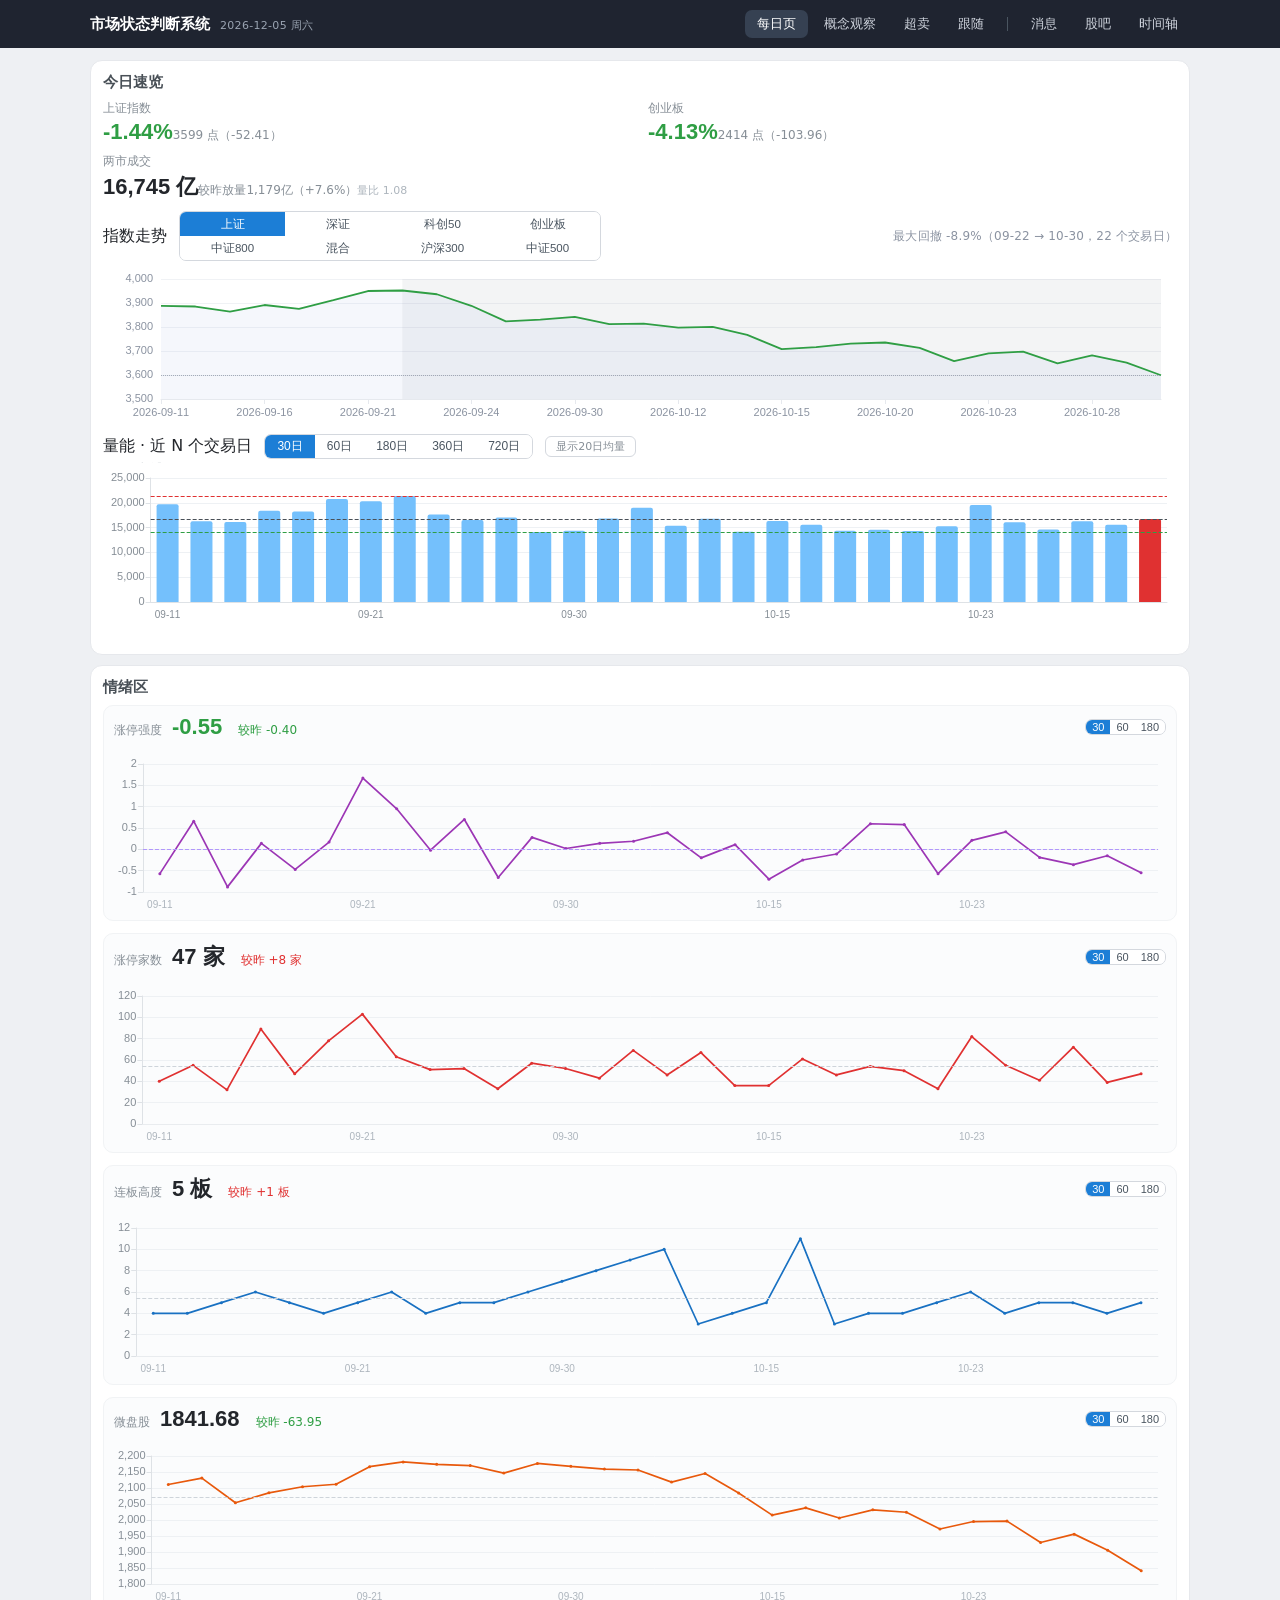
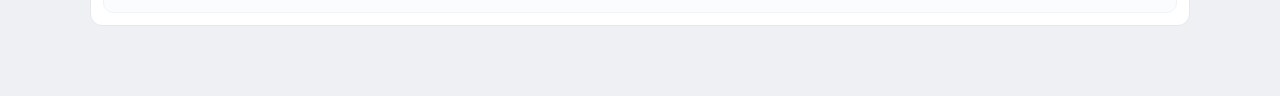
==== commit bc3d67fa: "数据日 2026-10-30" ====
--- a/index.html
+++ b/index.html
@@ -1,26 +1,28 @@
-<!DOCTYPE html>
+﻿<!DOCTYPE html>
 <html lang="zh-CN">
 <head>
 <meta charset="UTF-8">
 <meta name="viewport" content="width=device-width, initial-scale=1.0">
 <title>市场状态判断系统 · 每日页</title>
-<link rel="stylesheet" href="assets/ui.css?v=10092001">
+<link rel="stylesheet" href="assets/ui.css?v=acfbe59c">
 <!-- ★ 2026-09-30 手机适配层（小米/HyperOS 观感 ＋ 小米浏览器已知坑）：见 assets/mobile.css 头部说明。
      ⚠ 必须排在 ui.css **之后**（同特异性下后者胜）；桌面规则一律在媒体查询里，不受影响。 -->
-<link rel="stylesheet" href="assets/mobile.css?v=10092001">
+<link rel="stylesheet" href="assets/mobile.css?v=2db07b84">
 </head>
-<body>
+<body class="daily">
 
 <header>
   <div class="hdr">
-    <h1>市场状态判断系统</h1>
+    <h1>市场状态判断系统<span id="hdrDate" class="hdr-date"></span></h1>
     <nav>
       <a href="index.html" class="on">每日页</a>
       <a href="sector.html">概念观察</a>
       <a href="boxos.html">超卖</a>
       <a href="boxfol.html">跟随</a>
-      <a href="news.html">消息</a>
+  <span class="nsep" aria-hidden="true"></span>
+  <a href="news.html">消息</a>
       <a href="guba.html">股吧</a>
+  <a href="timeline.html">时间轴</a>
     </nav>
   </div>
 </header>
@@ -42,15 +44,27 @@
     <!-- 旧数据不许伪装成今天：最新交易日没取到时，这里明写"下面是哪天的数" -->
     <div class="warnbox" id="ovStale" style="display:none"></div>
     <div class="ov" id="ov">
-      <div class="blk"><span class="nm" id="i0-nm"></span><span class="big" id="i0-chg"></span><span class="sub" id="i0-pt"></span><span class="spark" id="i0-spark"></span></div>
-      <div class="blk"><span class="nm" id="i1-nm"></span><span class="big" id="i1-chg"></span><span class="sub" id="i1-pt"></span><span class="spark" id="i1-spark"></span></div>
-      <div class="blk"><span class="nm">两市成交</span><span class="big" id="tv"></span><span class="sub" id="tv-chg"></span><span class="vlab" id="tv-lab"></span></div>
-      <div class="blk"><span class="nm">量能比（今/昨）</span><span class="big" id="ratio"></span><span class="sub" id="ratio5"></span><span class="vlab" id="ratio-lab"></span></div>
+      <div class="blk"><span class="nm" id="i0-nm"></span><span class="big" id="i0-chg"></span><span class="sub" id="i0-pt"></span></div>
+      <div class="blk"><span class="nm" id="i1-nm"></span><span class="big" id="i1-chg"></span><span class="sub" id="i1-pt"></span></div>
+      <div class="blk volblk"><span class="nm">两市成交</span><span class="big" id="tv"></span><span class="sub" id="tv-chg"></span><span class="vlab" id="tv-lab"></span></div>
     </div>
+    <!-- ★★★ 2026-10-12（用户：「**每日页的上证指数和深证指数的图换一种显示，用一幅图，
+         上面是一排按钮，分别是上证，深证，科创50，创业板**」）——
+      原来那两条微型走势（`#i0-spark` / `#i1-spark`）撤掉，换成**一张可切换指数的图**。
+      ⚠ 按钮**不写死在这里** —— 由 `preview.js` 的 `idx_pick` 生成；
+        写死的按钮表和导出侧必然漂移（本项目栽过"同一件事两处实现"）。 -->
+    <div class="volhd">指数走势
+      <span class="seg" id="idxSeg"></span>
+      <!-- ★ 2026-10-20（用户：「每日页的四个指数在对应区间标注最大回撤」）——
+           当前指数 × 当前区间内的最大回撤，文字写在按钮行右边（`draw()` 里更新）。
+           ⚠ 内容由 JS 写，这里**留空**；不要写死数字，否则换指数/换档位就漂移。 -->
+      <span id="idxDD"></span>
+    </div>
+    <div id="idxChart"></div>
     <div class="warnbox" id="ovWarn"></div>
     <div class="volhd">量能 · 近 N 个交易日
       <span class="seg" id="volSeg">
-        <button id="vg-30" data-vol="30" data-n="30" class="on">30日</button><button id="vg-60" data-vol="60" data-n="60">60日</button><button id="vg-180" data-vol="180" data-n="180">180日</button>
+        <button id="vg-30" data-vol="30" data-n="30" class="on">30日</button><button id="vg-60" data-vol="60" data-n="60">60日</button><button id="vg-180" data-vol="180" data-n="180">180日</button><button id="vg-360" data-vol="360" data-n="360">360日</button><button id="vg-720" data-vol="720" data-n="720">720日</button>
       </span>
       <span class="tgl" id="volMaTgl">显示20日均量</span>
     </div>
@@ -128,16 +142,16 @@
   </div>
 </div>
 
-<script src="assets/echarts.min.js?v=10092001"></script>
-<script src="data/preview.js?v=10092001"></script>
-<script src="data/emotion.js?v=10092001"></script>
+<script src="assets/echarts.min.js?v=b91b9de4"></script>
+<script src="data/preview.js?v=2f1b9462"></script>
+<script src="data/emotion.js?v=b037bbc8"></script>
 <!-- 提醒层（alerts.js / comp-alerts.js）2026-09-17 随「今日提醒」卡从本页移除；
      外围宏观页仍在用它们，所以文件保留。 -->
-<script src="assets/comp-overview.js?v=10092001"></script>
-<script src="assets/comp-emotion.js?v=10092001"></script>
+<script src="assets/comp-overview.js?v=ed455b45"></script>
+<script src="assets/comp-emotion.js?v=4e478be2"></script>
 <!-- ★ 2026-09-30 手机端：把原生 `<select>` 换成**可控的小米风格下拉** ——
      ⚠ **零改动页面 JS**：原生 select 仍是状态源，脚本只读它的 options/value、选完派发 change。
      只作用在 ≤680px（桌面由 CSS 决定不显示），见 assets/m-select.js 头部说明。 -->
-<script src="assets/m-select.js?v=10092001"></script>
+<script src="assets/m-select.js?v=6b806db2"></script>
 </body>
 </html>
--- a/assets/ui.css
+++ b/assets/ui.css
@@ -1,408 +1,471 @@
-/* 市场状态判断系统 · 站点基础样式（每日页 / 板块观察 / 后续各页共用） */
-  body{margin:0;font-family:"Microsoft YaHei",system-ui,sans-serif;background:#eef0f3;color:#23262b}
-  .wrap{max-width:1100px;margin:0 auto;padding:12px 16px 60px}
-
-  header{background:#1f2430;color:#fff;padding:10px 0}
-  .hdr{max-width:1100px;margin:0 auto;padding:0 16px;display:flex;align-items:center;gap:18px;flex-wrap:wrap}
-  .hdr h1{font-size:15px;margin:0}
-  nav{display:flex;gap:4px;margin-left:auto}
-  nav a{color:#cfd4dd;text-decoration:none;font-size:13px;padding:5px 12px;border-radius:7px}
-  nav a.on{background:#364152;color:#fff}
-  nav a.off{color:#6a7280;cursor:not-allowed}
-
-  .hint{font-size:12px;color:#adb5bd;margin:12px 0;line-height:1.7}
-  .card{background:#fff;border:1px solid #e6e8ec;border-radius:12px;padding:16px;margin-bottom:14px}
-  .card h2{font-size:14px;font-weight:600;margin:0 0 14px;color:#495057}
-  .card .ph{color:#ced4da;font-size:12px;font-weight:400}
-  .seg{display:inline-flex;border:1px solid #d4d8de;border-radius:7px;overflow:hidden;vertical-align:middle}
-  .seg button{background:#fff;border:0;padding:3px 12px;font-size:12px;cursor:pointer;color:#4a5560}
-  .seg button.on{background:#1c7ed6;color:#fff}
-  .up{color:#e03131}.down{color:#2f9e44}.dim{color:#868e96;font-size:12px;font-weight:400}
-  /* 情绪区那一行里「赚钱效应」是可点开的（点开看逐日趋势，2026-09-18 加）——
-     只做一个极轻的提示：虚线下划 + 一个小 ›，不加任何文字说明（用户不喜欢行内废话）。 */
-  .premOpen{cursor:pointer;border-bottom:1px dashed #d4d8de}
-  .premOpen:hover{border-bottom-color:#1c7ed6}
-  .premCue{color:#adb5bd;font-style:normal;font-size:11px}
-  .srcnote{font-size:11px;color:#adb5bd;margin-top:8px}
-  /* ⚠ `.offhd/.offlist/.offrow`（"没进前 20 个方向的涨停股"那一块）2026-09-16 随该块一起删了
-     —— 用户："这些不要了。" 数据仍在 `S.breadth.off` 里，`report_block.py` 也能查。 */
-  .tgl{font-size:11px;border:1px solid #d4d8de;border-radius:6px;padding:2px 10px;cursor:pointer;color:#868e96;background:#fff;margin-left:auto;white-space:nowrap}
-  .tgl.on{background:#868e96;color:#fff;border-color:#868e96}
-
-  /* —— 大盘速览组件 —— */
-  .ov{display:flex;flex-wrap:wrap;gap:10px 34px;align-items:baseline}
-  .ov .blk{min-width:150px}
-  .ov .nm{font-size:12px;color:#868e96;display:block;margin-bottom:2px}
-  .ov .big{font-size:22px;font-weight:700;font-family:"Segoe UI",Arial,sans-serif}
-  .ov .sub{font-size:12px;color:#868e96;margin-top:2px}
-  .volhd{display:flex;align-items:center;gap:12px;margin:14px 0 6px}
-  /* 成交额图：150 → 176px（2026-09-15 用户："量能图也在纵轴放明显点"）→ **240px**
-     （2026-09-22 用户："纵轴可以再拉长点"）。纵轴是**绝对量**（亿元、必须从 0 起），
-     所以"看得清波动"只能靠**给足高度**，不能靠截断值域。 */
-  #volChart{height:240px;width:100%}
-  /* 当前尺度里的位置（最高/最低/今天处在哪） */
-  .volpos{font-size:11.5px;color:#868e96;margin-top:6px;line-height:1.7}
-  .volpos b{color:#23262b;font-variant-numeric:tabular-nums}
-  .volpos b.up{color:#e03131}.volpos b.down{color:#2f9e44}
-
-  /* —— 大盘速览：微型走势（sparkline）—— */
-  .spark{width:84px;height:26px;display:inline-block;vertical-align:middle}
-  .ov .blk{min-width:170px}
-  .vlab{font-size:11px;color:#adb5bd;margin-top:2px}
-  .warnbox{font-size:11px;color:#a15c00;background:#fff4e6;border:1px solid #ffd8a8;border-radius:7px;padding:4px 9px;margin-top:8px;display:none}
-  .chk{font-size:11px;color:#2f9e44;margin-top:4px}
-
-  /* —— 情绪区四框 —— */
-  .emo .hint{font-size:10px;color:#ced4da;margin-top:1px;white-space:nowrap;overflow:hidden;text-overflow:ellipsis}
-  /* 图高：66px 太扁（看不出形态）→ 108px → **2026-09-15 起 168px**：
-     用户要"纵轴明显一点"，四框改成**一行一个**（宽度也够），纵轴刻度才有空间看清。 */
-  .spark2{width:100%;height:168px;margin-top:6px}
-  .sub2{font-size:11px;color:#868e96;margin-top:4px;min-height:14px}
-  .sub2 b{color:#495057}
-  .gapnote{font-size:10px;color:#b197fc;margin-top:2px}
-  .tagr{font-size:10px;color:#adb5bd;border:1px solid #e9ecef;border-radius:5px;padding:0 4px;margin-left:4px;white-space:nowrap}
-  /* **一行一个图**（2026-09-15 用户："涨停强度那情绪区的四个图，可以放大一点，变成一行只要一个图，
-     其实我只是想让他的纵轴明显一点。"）—— 2×2 时每格只有半屏宽、图又矮，纵轴刻度挤在一起看不清。 */
-  .emogrid{display:grid;grid-template-columns:1fr;gap:12px}
-  .emo{border:1px solid #f1f3f5;border-radius:10px;padding:10px 12px 8px;background:#fbfcfd;display:flex;flex-direction:column}
-  .emo .top{display:flex;align-items:baseline;gap:10px;white-space:nowrap;overflow:hidden}
-  .emo .t{font-size:12px;color:#868e96}
-  .emo .n{font-size:22px;font-weight:700;font-family:"Segoe UI",Arial,sans-serif}
-  .emo .d{font-size:12px;color:#868e96;padding-left:6px}
-  .emo .ec{flex:1;min-height:104px;margin-top:2px}
-  /* 每个子图**右上角**自己的 30/60/180 档位（2026-09-15 用户："放在每个子图的右上角，单独管理"） */
-  .seg-s{margin-left:auto;align-self:center}
-  .seg-s button{font-size:11px;padding:1px 6px}
-
-  /* 占位卡样式：新页（sector / macro / archives）建好后用于标注"待建"区块 */
-  .ph-card{border:1px dashed #ced4da;min-height:80px}
-  .foot{color:#adb5bd;font-size:12px;text-align:center;margin-top:24px}
-
-  /* —— 板块观察页 ——
-     排版与信息层级规范（v0.83，参考 NHS 数据看板规范：Typography / Tables / KPIs 三节）：
-       1) **三级字号**：卡片标题 13/600 ｜ 主锚点（板块名）14/700 ｜ 数值 13/600 ｜ 指标标签 10/灰 ｜ 口径 11/浅灰
-       2) **数值成列**：等宽数字（tabular-nums）+ 固定宽度 + 右对齐 —— 扫视时数值对齐，眼睛不用跳
-       3) **一个指标＝小标签＋值**（`.m > i + b`）：标签定宽在前、值在后 → 列自然对齐；
-          **不用边框分隔，靠留白分列**（NHS：Minimal use of borders, white space is used to separate columns）
-       4) **颜色只管两件事**：涨跌（红/绿）、状态（`.tag` 浅底胶囊）；其余一律灰阶（避免颜色抢视线）
-       5) **卡片分族**：族内**完全一致**、族间**一眼可分**（靠左侧色条+底色，不靠标题写法差异）
-            .card--own 观察区（你自己的）｜.card--pool 方向池（涨停板/新冒出，行结构完全相同）
-            .card--sig 外部信号源（②/⑥）｜.card--cmp 图表族（重点对比）｜.card--stk 个股族（出头鸟）
-       6) 间距一律 8px 栅格：行内 gap 10px、卡片 14px、分组上间距 10px */
-  .card--own{border-left:3px solid #4dabf7;background:#f8fbff}
-  .card--pool{border-left:3px solid #ffd43b}
-  .card--sig{border-left:3px solid #b197fc}
-  .card--cmp{border-left:3px solid #63e6be}
-  .card--stk{border-left:3px solid #ffa8a8}
-  .card--file{border-left:3px solid #ffc078}   /* 档案族：板块档案库 */
-  .card--macro{border-left:3px solid #74c0fc}   /* 宏观族：外围宏观页 */
-  /* 提醒族（每日页「今日提醒」/ 板块观察页「起爆雷达·风险雷达」） */
-  .card--alert{border-left:3px solid #ff6b6b}
-  /* 提醒层：信号有效性回看（回看表收进展开，正文只留一句相对结论） */
-  .validity{margin-top:8px;border-top:1px dashed #e9ecef;padding-top:6px}
-  .validity summary{font-size:11px;color:#adb5bd;cursor:pointer;outline:none;list-style:none}
-  .validity summary::after{content:" ▾";color:#ced4da}
-  .validity[open] summary::after{content:" ▴"}
-  .validity summary:hover{color:#868e96}
-  .vt{border-collapse:collapse;width:100%;margin-top:6px;font-size:12px}
-  .vt th,.vt td{padding:3px 6px;text-align:right;border-bottom:1px solid #f1f3f5;
-                font-variant-numeric:tabular-nums}
-  .vt th:first-child,.vt td:first-child{text-align:left}
-  .vt th{font-size:10px;color:#adb5bd;font-weight:400}
-  .vt tr.hl td{background:#f8f9fa;font-weight:600}
-  .vnote{font-size:11px;color:#adb5bd;margin-top:6px;line-height:1.6}
-  .vconc{font-size:12.5px;color:#23262b;line-height:1.7;margin-top:4px}
-  .alconc{background:#fff5f5;border-left:2px solid #ffa8a8;border-radius:0 8px 8px 0;
-    padding:6px 10px;margin:6px 0 4px}
-  .alconc .evimp{color:#c92a2a;font-size:12.5px}
-  /* 解读小窗口（外围宏观 · 点任意条目弹出；不是原地展开） */
-  .modal{display:none;position:fixed;inset:0;z-index:60}
-  .modal.on{display:block}
-  .mback{position:absolute;inset:0;background:rgba(20,24,32,.38)}
-  .mpanel{position:relative;margin:9vh auto 0;max-width:580px;background:#fff;border-radius:12px;
-    padding:14px 18px 16px;box-shadow:0 14px 44px rgba(0,0,0,.24)}
-  .mhead{display:flex;align-items:baseline;gap:8px;font-size:14px;font-weight:700;color:#23262b;
-    border-bottom:1px solid #f1f3f5;padding-bottom:8px}
-  .mclose{margin-left:auto;cursor:pointer;color:#adb5bd;font-weight:400;font-size:13px}
-  .mclose:hover{color:#495057}
-  .mbody{margin-top:10px;max-height:62vh;overflow:auto}
-  .mrow{display:flex;gap:10px;font-size:12.5px;margin-bottom:5px;line-height:1.65}
-  .mrow .mk{color:#868e96;font-size:11px;min-width:42px;flex:0 0 42px;padding-top:2px}
-  .mrow .mv{color:#23262b;flex:1}
-  /* 涨停强度算式小窗口（2026-09-14）：公式一行 + 分量表 + 名单胶囊 */
-  .scform{font-size:12.5px;color:#23262b;background:#f8f9fa;border-radius:6px;
-    padding:7px 10px;margin-bottom:8px;font-variant-numeric:tabular-nums}
-  .note2{font-size:11px;color:#868e96;line-height:1.6;margin-top:8px}
-  .scchips{display:flex;flex-wrap:wrap;gap:5px;margin:2px 0 2px}
-  .scchip{font-size:11.5px;color:#495057;background:#f1f3f5;border-radius:5px;padding:2px 7px}
-  .scchip b{color:#23262b;font-variant-numeric:tabular-nums}
-  .mcut{font-size:11px;color:#868e96;margin:10px 0 3px;padding-left:8px;position:relative}
-  .mcut::before{content:"";position:absolute;left:0;top:3px;width:3px;height:10px;background:#dee2e6;border-radius:1px}
-  .mtext{font-size:12.5px;color:#495057;line-height:1.75}
-  .mli{font-size:12.5px;padding:6px 2px;border-bottom:1px solid #f1f3f5;cursor:pointer;line-height:1.6}
-  .mli:hover{background:#f8fbff;color:#1c7ed6}
-  .evrow[data-item]{cursor:pointer}
-  .evrow[data-item]:hover{background:#f8fbff}
-  /* 四块里的条目：整行可点（展开解读）；caret 提示可点 */
-  .evhead{display:block;cursor:pointer}
-  .evhead:hover .bsub{color:#1c7ed6}
-  .evhead .caret{float:right}
-  .morewrap{margin-top:6px;border-top:1px dashed #e9ecef;padding-top:6px}
-  .morewrap summary{font-size:11px;color:#868e96;cursor:pointer;outline:none;list-style:none}
-  .morewrap summary::after{content:" ▾";color:#adb5bd}
-  .morewrap[open] summary::after{content:" ▴"}
-  .morewrap summary:hover{color:#1c7ed6}
-  /* 四块「从优展示」：2×2 卡片栅格（极限/预期/消息/全球眼光） */
-  .bgrid2{display:grid;grid-template-columns:repeat(2,minmax(0,1fr));gap:14px;margin-bottom:14px}
-  @media(max-width:900px){.bgrid2{grid-template-columns:1fr}}
-  .bgrid2 .card{margin-bottom:0}
-  .bgrid2 .card h2{font-size:14px}
-  .bgrid2 .evrow{padding:6px 2px}
-  /* 一眼层（外围宏观页最上面）：三格＝位置极端 / 当日异动 / 未来一周高影响；
-     每格左侧色条＝有没有东西（红有、灰无），正文只放点名与数字，不放解释 */
-  .glance{display:grid;grid-template-columns:repeat(4,minmax(0,1fr));gap:10px;margin:10px 0 6px}
-  @media(max-width:1000px){.glance{grid-template-columns:repeat(2,minmax(0,1fr))}}
-  @media(max-width:560px){.glance{grid-template-columns:1fr}}
-  .gcell{border-left:3px solid #dee2e6;background:#fbfcfd;border-radius:0 8px 8px 0;padding:7px 10px}
-  .glab{font-size:10px;color:#868e96;letter-spacing:.3px}
-  .gbody{font-size:12.5px;color:#23262b;margin-top:3px;line-height:1.6}
-  /* 事件行（宏观节点与重磅消息共用）：左侧色条＝影响程度（红高/橙中/灰低），
-     正文只两行——「有什么消息」「影响：有什么影响」；颜色说明收进 .legend 展开页 */
-  .evrow{display:flex;gap:9px;padding:7px 2px;border-bottom:1px solid #f1f3f5}
-  .evrow:last-child{border-bottom:0}
-  .evbar{width:3px;border-radius:2px;flex:0 0 3px;align-self:stretch;min-height:30px}
-  .evbody{flex:1;min-width:0}
-  .evline{display:flex;align-items:baseline;gap:8px;flex-wrap:wrap}
-  .evimp{font-size:12px;color:#495057;margin-top:2px;line-height:1.6}
-  .legend{margin-top:8px}
-  .legend summary{font-size:11px;color:#adb5bd;cursor:pointer;outline:none;display:inline-block}
-  .legend summary:hover{color:#868e96}
-  .card h2 .legend{margin:0 0 0 4px}
-  .card h2 .legend summary{font-size:10px}
-  .rawnote{margin-top:10px;border-top:1px dashed #e9ecef;padding-top:6px}
-  .rawnote summary{font-size:11px;color:#adb5bd;cursor:pointer;outline:none}
-  .rawnote summary:hover{color:#868e96}
-  /* 事件「解读」：每条有价值的消息都附一句——标来源性质（AI=传导机制 / 媒体 / 机构），
-     放在浅底+左竖条里，与事实行区分开（2026-09-12 用户要求："简短了解会影响什么"） */
-  .impact{font-size:12px;color:#495057;background:#f8f9fa;border-left:2px solid #dee2e6;
-    padding:5px 9px;margin:4px 0 2px 8px;border-radius:0 6px 6px 0;line-height:1.65}
-  .impact.dim{color:#adb5bd}
-  .tag.ai{background:#f3f0ff;color:#6741d9}
-  .tag.media{background:#e7f5ff;color:#1971c2}
-  .tag.inst{background:#fff4e6;color:#a15c00}
-  /* 外围宏观：4 行 × 3 框；每框＝名称/值/日涨跌 + 相对读数 + 真折线 */
-  .mgrid{display:grid;grid-template-columns:repeat(3,minmax(0,1fr));gap:10px;margin-bottom:4px}
-  @media(max-width:820px){.mgrid{grid-template-columns:repeat(2,minmax(0,1fr))}}
-  @media(max-width:560px){.mgrid{grid-template-columns:1fr}}
-  .mbox{border:1px solid #f1f3f5;border-radius:10px;padding:8px 10px;background:#fbfcfd;min-width:0}
-  .mbox .bval{font-size:15px;font-weight:700;font-variant-numeric:tabular-nums}
-  .mchart{height:96px;margin-top:4px}
-  .mbox .m{min-width:62px}
-  /* 卡片标题：**统一格式** = 名称 + 口径（口径右对齐，退出阅读路径）；族间不看标题看色条 */
-  .card h2{display:flex;align-items:baseline;gap:10px;font-size:15px}
-  .card h2 .ph{margin-left:auto;text-align:right;color:#ced4da;font-size:11px;font-weight:400}
-  .srow{border-bottom:1px solid #f1f3f5}
-  .srow:last-child{border-bottom:0}
-  .srow:hover{background:#fcfdfe}
-  /* **一行就是一整行，永不换行**（2026-09-15 用户："这种太长的，观察会被挤到下一行，我希望统一一下都在一行里面"）：
-     原来 `flex-wrap:wrap` + ETF 那格没有上限 → 内容一长，「+观察」被挤到第二行。
-     现在：指标槽与按钮**定宽不压缩**，**只有 ETF 那格可压缩**（超出用省略号，鼠标停住看全部证据，
-     规模/跟踪度也移到悬浮提示里，不再占行内宽度）。 */
-  .sline{display:flex;align-items:baseline;gap:10px;padding:8px 2px;font-size:13px;
-         flex-wrap:nowrap;overflow:hidden}
-  .sline .m,.sline .snum,.sline .mini,.sline .caret,.sline .tag{flex:0 0 auto}
-  /* 主锚点：一行里只有一个 14/700 的元素（板块名），它就是视线落点 */
-  .sname{font-size:14px;font-weight:700;color:#23262b;cursor:pointer;min-width:104px}
-  .scode{font-size:11px;color:#adb5bd}
-  /* 指标槽：标签（10px 灰）+ 值（13px 等宽数字）→ 列对齐 */
-  .m{display:inline-flex;align-items:baseline;gap:4px;min-width:74px}
-  .m i{font-style:normal;font-size:10px;color:#adb5bd;letter-spacing:.2px}
-  .m b{font-size:13px;font-weight:600;color:#23262b;font-variant-numeric:tabular-nums}
-  .m.wide{min-width:100px}
-  .m em{font-style:normal;font-size:10px;color:#ced4da}
-  .snum{font-size:12px;color:#495057;white-space:nowrap}
-  .snum b{font-family:"Segoe UI",Arial,sans-serif;font-variant-numeric:tabular-nums}
-  /* ETF 那格：**唯一会收缩的列**（flex:1 + min-width:0 + 省略号） */
-  .setf{margin-left:auto;font-size:12px;flex:1 1 80px;min-width:0;
-        overflow:hidden;text-overflow:ellipsis;white-space:nowrap;text-align:left}
-  .yesetf{color:#1c7ed6}.noetf{color:#a15c00}
-  .rsn{font-size:11px;color:#adb5bd;overflow:hidden;text-overflow:ellipsis;white-space:nowrap;max-width:420px}
-  .tag{font-size:10px;padding:1px 6px;border-radius:5px;white-space:nowrap}
-  .tag.hit{background:#ffe3e3;color:#c92a2a}
-  .tag.new{background:#e7f5ff;color:#1971c2}
-  /* 方向标签：利空（红）/ 利好（绿）/ 中性（灰）——2026-09-14 用户要"直接告诉我利好还是利空" */
-  .tag.bear{background:#ffe3e3;color:#c92a2a}
-  .tag.bull{background:#e6fcf5;color:#2b8a3e}
-  .tag.flat{background:#f1f3f5;color:#868e96}
-  /* 提醒层铺开后的行（方向标签 + 事实 + 一句人话理由 + 类别） */
-  .rsum{font-size:12.5px;color:#495057;margin:2px 0 6px}
-  .rsum b{font-variant-numeric:tabular-nums}
-  .rrow{display:flex;gap:8px;align-items:baseline;font-size:12.5px;line-height:1.6;
-    padding:4px 0;border-bottom:1px solid #f8f9fa}
-  .rrow .evbar{width:3px;align-self:stretch;border-radius:2px;min-height:14px}
-  .rtxt{color:#23262b;flex:0 0 auto;max-width:46%;overflow:hidden;text-overflow:ellipsis;white-space:nowrap}
-  .rwhy{color:#868e96;font-size:11.5px;flex:1;overflow:hidden;text-overflow:ellipsis;white-space:nowrap}
-  .rkind{color:#ced4da;font-size:11px;white-space:nowrap}
-  /* 可点的提醒行（起爆那几行）：铺开 ≠ 点了没反应 —— 鼠标手型 + hover 底色，点开是小窗口 */
-  .rrow.clickable{cursor:pointer;border-radius:5px}
-  .rrow.clickable:hover{background:#f8f9fa}
-  .rrow.clickable:hover .rkind{color:#868e96}
-  /* 「替代」= 走势跟着走但**不是同一主题**（用户 2026-09-14 定的档位），用黄底以示区别 */
-  .tag.warn{background:#fff4e6;color:#a15c00}
-  .caret{cursor:pointer;color:#adb5bd;font-size:11px}
-  .sdetail{display:none;padding:0 2px 10px}
-  .sdetail.open{display:block}
-  /* 明细表：列头右对齐、数字右对齐（NHS：data table 的列头与数值都右对齐，首列除外） */
-  .stk{border-collapse:collapse;width:100%;font-size:12px}
-  .stk th{text-align:right;color:#adb5bd;font-weight:400;font-size:11px;padding:4px 8px;
-          border-bottom:1px solid #e9ecef;white-space:nowrap}
-  .stk th:first-child,.stk td:first-child{text-align:left}
-  .stk td{padding:4px 8px;border-bottom:1px solid #f8f9fa;color:#495057;
-          font-variant-numeric:tabular-nums}
-  .stk td.rsn{text-align:left}
-  /* **归入涨停股那张表**（涨停板/新冒出展开后）：固定列宽 + 文本列截断（鼠标停住看全）
-     —— 理由/依据长短不一，自动布局会把列挤得对不齐（2026-09-15 用户："上面那些也没对齐，是乱的"） */
-  .stk--zt{table-layout:fixed}
-  .stk--zt td{white-space:nowrap;overflow:hidden;text-overflow:ellipsis}
-  .stk--zt td.pin,.stk--zt th:last-child{text-align:right;overflow:visible}
-  .stk--zt td:nth-child(3){text-align:right}
-  /* 涨停强度算式表（2026-09-14，**必须放在 .stk 之后**才能覆盖它的 padding）：
-     **固定列宽** —— 自动布局会被"合计"那格的长文本挤歪，列头跟着换行，
-     数字就对不上列头了（用户当天就指出"表格对不齐"）。列宽在 HTML 的 colgroup 里给。 */
-  .sctab{table-layout:fixed}
-  .sctab th{padding:4px 6px;white-space:nowrap}
-  .sctab td{padding:4px 6px;text-align:right;white-space:nowrap;
-            overflow:hidden;text-overflow:ellipsis}
-  .sctab th:first-child,.sctab td:first-child{text-align:left}
-  .sctab tr.sum td{border-top:1px solid #e9ecef;border-bottom:none;font-weight:700;color:#23262b}
-  /* ETF 走势小窗口（观察区点开）：折线 + 一行区间说明 */
-  .etfchart{width:100%;height:220px;margin-top:2px}
-  /* 「同一方向的候选 ETF · 历史跟随度」表里，**当前这只**高亮一行
-     （2026-09-17 加）：表格是横向对比，得让人一眼找到自己正在看的那只。
-     底纹很浅（#f1f8ff）——只做定位，不做强调；绝不用颜色暗示"这只更好"。 */
-  .stk tr.folme{background:#f1f8ff}
-  .stk tr.folme td{font-weight:700}
-  .mini{font-size:11px;border:1px solid #d4d8de;background:#fff;border-radius:6px;padding:2px 9px;
-        cursor:pointer;color:#495057;white-space:nowrap}
-  .mini.on{background:#e7f5ff;border-color:#a5d8ff;color:#1971c2}
-  .empty{font-size:12px;color:#adb5bd;padding:10px 2px;line-height:1.8}
-  .subhd{font-size:12px;color:#868e96;margin:12px 0 4px;padding-top:8px;border-top:1px dashed #e9ecef}
-  /* 分组小标题：全站**同一个样子**（左侧短竖条 + 灰字），格式＝`维度 · 计数` */
-  .dsub{font-size:11px;color:#868e96;margin:10px 0 4px;padding-left:8px;position:relative}
-  .dsub::before{content:"";position:absolute;left:0;top:3px;width:3px;height:10px;
-    background:#dee2e6;border-radius:1px}
-  .dsub b{color:#495057;font-variant-numeric:tabular-nums}
-  .warn{color:#a15c00}
-  /* 强弱色块：只反映"当日板块涨幅"分档（图例见页面），不是把多项合成的综合分 */
-  .blk8{display:inline-block;width:8px;height:16px;border-radius:2px;vertical-align:-3px}
-  .blk8.h0{background:#dee2e6}.blk8.h1{background:#b2f2bb}.blk8.h2{background:#8ce99a}
-  .blk8.h3{background:#ffa8a8}.blk8.h4{background:#e03131}
-  /* 重点板块对比：近10日累计 + 每日涨幅节奏（小色条） */
-  .cmprow{display:flex;align-items:center;gap:14px;padding:6px 2px;border-bottom:1px solid #f1f3f5;
-          font-size:12px}
-  .cmprow:last-child{border-bottom:0}
-  .cmphd{color:#adb5bd;font-size:11px;border-bottom:1px solid #e9ecef}
-  .cmpname{width:110px;font-weight:600;color:#23262b;white-space:nowrap;overflow:hidden;
-           text-overflow:ellipsis}
-  .cmpcum{width:90px;font-family:"Segoe UI",Arial,sans-serif}
-  .cmpbars{display:inline-flex;align-items:flex-end;gap:3px;height:20px;flex:1}
-  .cbar{display:inline-block;width:7px;border-radius:2px}
-  .cbar.up{background:#e03131}.cbar.down{background:#2f9e44}
-  .cbar.flat{background:#dee2e6}
-  /* **重做后的重点板块对比**（2026-09-14）：一块板块一张卡，先给能直接读的数，
-     再给节奏条，最后给配套 ETF —— 不再是一张"表头 + 一个百分比 + 几根小柱子"。 */
-  .cmpgrid{display:grid;grid-template-columns:repeat(auto-fill,minmax(330px,1fr));gap:10px}
-  .cmpcard{border:1px solid #f1f3f5;border-radius:8px;padding:8px 10px;background:#fff}
-  .cmphead{display:flex;align-items:baseline;gap:8px;font-size:12.5px;flex-wrap:wrap}
-  .cmphead .cmpname{width:auto;font-size:13.5px}
-  .cmpcard .cmpbars{height:30px;margin-top:6px;gap:2px}
-  .cmpscale{font-size:10px;color:#ced4da;align-self:flex-end;margin-left:6px;white-space:nowrap;
-    line-height:1}
-  .cmpetf{margin-top:6px;font-size:12px;display:flex;align-items:baseline;gap:6px;
-    white-space:nowrap;overflow:hidden;text-overflow:ellipsis}
-  .cmphint{margin-top:6px;font-size:11.5px;color:#868e96;line-height:1.7}
-  .cmphint code{background:#f8f9fa;border-radius:4px;padding:1px 5px;font-size:11px}
-  .cmpst{color:#868e96;white-space:nowrap}
-  /* 长行允许换行（不要挤成一行） */
-  .sline.nowrap-ok{flex-wrap:wrap;row-gap:2px}
-  /* —— 观察区：板块卡（一个板块一块，指标分组，不再是一长条） —— */
-  .bcard{border:1px solid #eef0f3;border-radius:10px;padding:8px 12px;margin-bottom:8px;background:#fbfcfd}
-  .bhead{display:flex;align-items:center;gap:10px}
-  .bname{font-size:14px;font-weight:700;color:#23262b}
-  .bpct{font-family:"Segoe UI",Arial,sans-serif;font-size:14px}
-  /* 观察区卡：**两行**——上＝板块（锚点），下＝实际要交易的那只 ETF。
-     两行各有小标签（板块 / ETF），避免两个百分数混在一起看不出谁是谁（2026-09-12 重做） */
-  .bmain{flex:1;min-width:0}
-  .bline{display:flex;align-items:baseline;gap:8px;flex-wrap:wrap}
-  .bline .lab{min-width:30px}
-  .bline2{margin-top:3px}
-  .bline2 .bpct{font-size:12px}
-  .bline2 .bsub{font-size:12px;color:#495057}
-  .bline2 .bcode{font-size:11px;color:#868e96;font-family:"Segoe UI",Arial,sans-serif}
-  .bline2.none .bsub{color:#adb5bd}
-  .bcode{font-size:11px}
-  .bact{margin-left:auto;display:flex;gap:6px}
-  .bgrid{display:grid;grid-template-columns:repeat(5,minmax(0,1fr));gap:2px 12px;margin-top:7px}
-  @media(max-width:680px){.bgrid{grid-template-columns:repeat(3,minmax(0,1fr))}}
-  .bcell{font-size:11px;color:#868e96;white-space:nowrap}
-  .bcell b{font-size:13px;color:#23262b;font-family:"Segoe UI",Arial,sans-serif}
-  .brow{display:flex;align-items:baseline;gap:9px;flex-wrap:wrap;margin-top:6px;font-size:12px;
-        padding-top:5px;border-top:1px dashed #edf0f2}
-  .blab{font-size:11px;color:#adb5bd;min-width:54px}
-  /* 结构标签（板块/ETF）≠ 状态标记（.tag 有底色）——标签只留灰字，避免与状态混淆 */
-  .lab{font-size:10px;color:#adb5bd;min-width:28px;display:inline-block}
-  .bsep{width:1px;height:14px;background:#e9ecef;margin:0 4px}
-  .bhead{cursor:pointer}
-  .bhead .caret{margin-left:2px}
-  .bcard .sdetail{padding:2px 0 4px;border-top:1px dashed #edf0f2;margin-top:7px}
-  /* —— 信号源⑥：小卡横排 —— */
-  .chips{display:flex;flex-wrap:wrap;gap:6px;margin:2px 0 6px}
-  /* —— 板块观察页 2026-09-16 重构后的零件 —— */
-  /* ② ETF 异动：**照抄观察区那张卡**（`.bcard/.bhead/.bmain/.bline/.bact`，见「观察区」一节）——
-     上段＝最强的那只 ETF，下段＝它指的板块。
-     ⚠ 别自己另写"两个 .sline 叠起来"的版式（2026-09-16 试过：两行挤成一团，用户直接骂回来了）。 */
-  .card--sig .bcard:last-child{margin-bottom:0}
-  /* 涨停板/新冒出的「特征」格：**固定宽度**（不然"连续 8 天有涨停 · 股吧 27 帖"这类长短不一，
-     每行后面的 +观察 会落在不同横坐标上 —— 用户对"没对齐"零容忍） */
-  .m.feat{flex:0 0 260px;min-width:260px;overflow:hidden}
-  .m.feat em{overflow:hidden;text-overflow:ellipsis;white-space:nowrap;color:#495057}
-  /* 行内的动作（+观察 / ▸）一律推到最右（`.bact{margin-left:auto}` 见观察区一节），行行对齐 */
-  .sline .bact{display:flex;gap:8px;align-items:baseline;flex:0 0 auto;margin-left:auto}
-  /* 同类方向合并的短标注（"＋半导体"）：只提示"这个数里含谁"，不展开 */
-  .alias{font-size:11px;color:#adb5bd;white-space:nowrap}
-  /* 悬空弹窗里的涨停名单：**名称 + 几板**（代码小字标身份，涨停理由只在悬浮里） */
-  .zxlist{display:flex;flex-wrap:wrap;gap:4px 10px;margin:2px 0 4px}
-  .zxrow{display:inline-flex;align-items:baseline;gap:6px;font-size:13px;
-         padding:2px 0;min-width:150px}
-  .zxrow b{color:#23262b}
-  .zxrow i{font-style:normal;font-size:11px;color:#c92a2a;font-variant-numeric:tabular-nums}
-  .zxrow em{font-style:normal;font-size:10px;color:#ced4da}
-  .zxf{font-size:11.5px;color:#868e96;margin-top:6px}
-  .zxf b{color:#495057;font-variant-numeric:tabular-nums}
-  .chip{display:inline-flex;align-items:baseline;gap:6px;border:1px solid #e6e8ec;border-radius:8px;
-        padding:4px 9px;background:#fff;cursor:pointer;font-size:12px}
-  .chip:hover{border-color:#a5d8ff;background:#f8fbff}
-  .chip.on{border-color:#1c7ed6;background:#e7f5ff}
-  .chip b{font-size:13px;color:#23262b}
-  .chip i{font-style:normal;color:#adb5bd;font-size:11px}
-  .chip em{font-style:normal;color:#868e96;font-size:11px;background:#f1f3f5;border-radius:6px;
-           padding:0 5px}
-  /* —— 四块「从优展示」的浓缩胶囊（2026-09-13：一行放完，点谁看谁）—— */
-  .chip i.dot{width:7px;height:7px;border-radius:50%;display:inline-block;align-self:center;
-              flex:0 0 7px}
-  .chip{color:#23262b}
-  .chip.more{color:#868e96;border-style:dashed}
-  .chip.more:hover{color:#1c7ed6}
-  /* ★ 2026-09-22：日期切换器从「板块观察」那张卡的 `<h2>` 里**提到页头下自成一行**
-     （用户："把板块观察里面板块观察那一个没用内容的框删除" → 但切换器不能跟着删，
-     故选"去掉卡壳、切换器留成一行"）。`.daybar` 原来靠 `float:right` 待在 h2 右侧，
-     现在是一行里的第一项，所以在这里把 float 消掉。 */
-  .dayline{display:flex;align-items:center;gap:14px;flex-wrap:wrap;margin:12px 0 2px}
-  .dayline .daybar{float:none}
-  .dayline .phline{color:#adb5bd;font-size:12px;line-height:1.7}
-  .dayline .phline b{color:#495057}
-  /* 日期切换小组件 */
-  .daybar{float:right;display:inline-flex;align-items:center;gap:4px}
-  .daybar select{font-size:12px;border:1px solid #d4d8de;border-radius:6px;padding:2px 6px;
-                 background:#fff;color:#495057;cursor:pointer}
-  .daybar button[disabled]{opacity:.4;cursor:not-allowed}
+﻿/* 市场状态判断系统 · 站点基础样式（每日页 / 板块观察 / 后续各页共用） */
+  body{margin:0;font-family:"Microsoft YaHei",system-ui,sans-serif;background:#eef0f3;color:#23262b}
+  .wrap{max-width:1100px;margin:0 auto;padding:12px 16px 60px}
+
+  header{background:#1f2430;color:#fff;padding:10px 0}
+  .hdr{max-width:1100px;margin:0 auto;padding:0 16px;display:flex;align-items:center;gap:18px;flex-wrap:wrap}
+  .hdr h1{font-size:15px;margin:0;display:flex;align-items:baseline;gap:10px}
+  .hdr-date{font-size:11px;font-weight:400;color:#9aa4b2;letter-spacing:.3px;white-space:nowrap}
+  nav{display:flex;gap:4px;margin-left:auto}
+  nav a{color:#cfd4dd;text-decoration:none;font-size:13px;padding:5px 12px;border-radius:7px}
+  nav a.on{background:#364152;color:#fff}
+  nav a.off{color:#6a7280;cursor:not-allowed}
+  /* ★★★ 2026-10-17：导航**分两组** —— 看盘（每日/概念/超卖/跟随）｜ 复盘（消息/股吧/时间轴）。
+     一条极细的竖线做分隔，不占宽度；手机上它会**变成整行断点**（见 mobile.css），
+     于是自动排成两排，而不是 7 个挤在一起折行。 */
+  nav .nsep{display:inline-block;width:1px;height:14px;background:#4a5560;
+            margin:0 7px;align-self:center;flex:0 0 auto}
+
+  .hint{font-size:12px;color:#adb5bd;margin:12px 0;line-height:1.7}
+  .card{background:#fff;border:1px solid #e6e8ec;border-radius:12px;padding:16px;margin-bottom:14px}
+  .card h2{font-size:14px;font-weight:600;margin:0 0 14px;color:#495057}
+  .card .ph{color:#ced4da;font-size:12px;font-weight:400}
+  .seg{display:inline-flex;border:1px solid #d4d8de;border-radius:7px;overflow:hidden;vertical-align:middle}
+  .seg button{background:#fff;border:0;padding:3px 12px;font-size:12px;cursor:pointer;color:#4a5560}
+  .seg button.on{background:#1c7ed6;color:#fff}
+  .up{color:#e03131}.down{color:#2f9e44}.dim{color:#868e96;font-size:12px;font-weight:400}
+  /* 情绪区那一行里「赚钱效应」是可点开的（点开看逐日趋势，2026-09-18 加）——
+     只做一个极轻的提示：虚线下划 + 一个小 ›，不加任何文字说明（用户不喜欢行内废话）。 */
+  .premOpen{cursor:pointer;border-bottom:1px dashed #d4d8de}
+  .premOpen:hover{border-bottom-color:#1c7ed6}
+  .premCue{color:#adb5bd;font-style:normal;font-size:11px}
+  .srcnote{font-size:11px;color:#adb5bd;margin-top:8px}
+  /* ⚠ `.offhd/.offlist/.offrow`（"没进前 20 个方向的涨停股"那一块）2026-09-16 随该块一起删了
+     —— 用户："这些不要了。" 数据仍在 `S.breadth.off` 里，`report_block.py` 也能查。 */
+  /* ★ 2026-10-12（用户：「**把量能的隐藏20日均线按钮放在 30/60/180 日右边**」）——
+     原来这里有个 `margin-left:auto`，把它**推到整行最右边**（和档位按钮离着十万八千里）。
+     去掉 → 它就紧跟在 `30/60/180/360` 后面（`.volhd` 是 flex + gap:12px）。 */
+  .tgl{font-size:11px;border:1px solid #d4d8de;border-radius:6px;padding:2px 10px;cursor:pointer;color:#868e96;background:#fff;white-space:nowrap}
+  .tgl.on{background:#868e96;color:#fff;border-color:#868e96}
+
+  /* —— 大盘速览组件 —— */
+  .ov{display:grid;grid-template-columns:repeat(2,minmax(0,1fr));gap:12px 24px;align-items:baseline}
+  .ov .blk{min-width:0}
+  .ov .volblk{grid-column:1 / -1}
+  .ov .nm{font-size:12px;color:#868e96;display:block;margin-bottom:2px}
+  .ov .big{font-size:22px;font-weight:700;font-family:"Segoe UI",Arial,sans-serif}
+  .ov .sub{font-size:12px;color:#868e96;margin-top:2px}
+  .volhd{display:flex;align-items:center;gap:12px;margin:14px 0 6px}
+  /* 2026-10-27：指数走势 8 个按钮固定 4×2，不再单行挤成一排。 */
+  #idxSeg{display:grid;grid-template-columns:repeat(4,minmax(0,1fr));width:min(420px,100%);flex:0 1 420px;overflow:hidden}
+  #idxSeg button{min-width:0;min-height:24px;padding:2px 4px;font-size:11.5px;white-space:nowrap}
+  /* 成交额图：150 → 176px（2026-09-15 用户："量能图也在纵轴放明显点"）→ **240px**
+     （2026-09-22 用户："纵轴可以再拉长点"）。纵轴是**绝对量**（亿元、必须从 0 起），
+     所以"看得清波动"只能靠**给足高度**，不能靠截断值域。 */
+  #volChart{height:240px;width:100%}
+/* ★ 2026-10-12：每日页的**可切换指数图**（上证／深证／科创50／创业板，按钮由 `idx_pick` 生成）。
+   比量能图矮一点 —— 它看形态，不用像量能那样看绝对高度。 */
+#idxChart{height:200px;width:100%;margin-top:4px}
+/* ★ 2026-10-20（用户：「每日页的四个指数在对应区间标注最大回撤」）——
+   当前指数 × 当前区间的最大回撤（峰→谷 + 相隔交易日）。这是**辅助信息**：
+   字号小、灰色、靠右，不跟曲线争视觉重心。`tabular-nums` 让换指数时数字不跳宽。 */
+#idxDD{margin-left:auto;font-size:12px;color:#8b93a1;font-variant-numeric:tabular-nums;
+  white-space:nowrap;letter-spacing:.2px}
+  /* 当前尺度里的位置（最高/最低/今天处在哪） */
+  .volpos{font-size:11.5px;color:#868e96;margin-top:6px;line-height:1.7}
+  .volpos b{color:#23262b;font-variant-numeric:tabular-nums}
+  .volpos b.up{color:#e03131}.volpos b.down{color:#2f9e44}
+
+  /* —— 大盘速览：微型走势（sparkline）—— */
+  .spark{width:84px;height:26px;display:inline-block;vertical-align:middle}
+  .ov .blk{min-width:0}
+  .vlab{font-size:11px;color:#adb5bd;margin-top:2px}
+  .warnbox{font-size:11px;color:#a15c00;background:#fff4e6;border:1px solid #ffd8a8;border-radius:7px;padding:4px 9px;margin-top:8px;display:none}
+  .chk{font-size:11px;color:#2f9e44;margin-top:4px}
+
+  /* —— 情绪区四框 —— */
+  .emo .hint{font-size:10px;color:#ced4da;margin-top:1px;white-space:nowrap;overflow:hidden;text-overflow:ellipsis}
+  /* 图高：66px 太扁（看不出形态）→ 108px → **2026-09-15 起 168px**：
+     用户要"纵轴明显一点"，四框改成**一行一个**（宽度也够），纵轴刻度才有空间看清。 */
+  .spark2{width:100%;height:168px;margin-top:6px}
+  .sub2{font-size:11px;color:#868e96;margin-top:4px;min-height:14px}
+  .sub2 b{color:#495057}
+  .gapnote{font-size:10px;color:#b197fc;margin-top:2px}
+  .tagr{font-size:10px;color:#adb5bd;border:1px solid #e9ecef;border-radius:5px;padding:0 4px;margin-left:4px;white-space:nowrap}
+  /* **一行一个图**（2026-09-15 用户："涨停强度那情绪区的四个图，可以放大一点，变成一行只要一个图，
+     其实我只是想让他的纵轴明显一点。"）—— 2×2 时每格只有半屏宽、图又矮，纵轴刻度挤在一起看不清。 */
+  .emogrid{display:grid;grid-template-columns:1fr;gap:12px}
+  .emo{border:1px solid #f1f3f5;border-radius:10px;padding:10px 12px 8px;background:#fbfcfd;display:flex;flex-direction:column}
+  .emo .top{display:flex;align-items:baseline;gap:10px;white-space:nowrap;overflow:hidden}
+  .emo .t{font-size:12px;color:#868e96}
+  .emo .n{font-size:22px;font-weight:700;font-family:"Segoe UI",Arial,sans-serif}
+  .emo .d{font-size:12px;color:#868e96;padding-left:6px}
+  .emo .ec{flex:1;min-height:104px;margin-top:2px}
+  /* 每个子图**右上角**自己的 30/60/180 档位（2026-09-15 用户："放在每个子图的右上角，单独管理"） */
+  .seg-s{margin-left:auto;align-self:center}
+  .seg-s button{font-size:11px;padding:1px 6px}
+
+  /* 占位卡样式：新页（sector / macro / archives）建好后用于标注"待建"区块 */
+  .ph-card{border:1px dashed #ced4da;min-height:80px}
+  .foot{color:#adb5bd;font-size:12px;text-align:center;margin-top:24px}
+
+  /* —— 板块观察页 ——
+     排版与信息层级规范（v0.83，参考 NHS 数据看板规范：Typography / Tables / KPIs 三节）：
+       1) **三级字号**：卡片标题 13/600 ｜ 主锚点（板块名）14/700 ｜ 数值 13/600 ｜ 指标标签 10/灰 ｜ 口径 11/浅灰
+       2) **数值成列**：等宽数字（tabular-nums）+ 固定宽度 + 右对齐 —— 扫视时数值对齐，眼睛不用跳
+       3) **一个指标＝小标签＋值**（`.m > i + b`）：标签定宽在前、值在后 → 列自然对齐；
+          **不用边框分隔，靠留白分列**（NHS：Minimal use of borders, white space is used to separate columns）
+       4) **颜色只管两件事**：涨跌（红/绿）、状态（`.tag` 浅底胶囊）；其余一律灰阶（避免颜色抢视线）
+       5) **卡片分族**：族内**完全一致**、族间**一眼可分**（靠左侧色条+底色，不靠标题写法差异）
+            .card--own 观察区（你自己的）｜.card--pool 方向池（涨停板/新冒出，行结构完全相同）
+            .card--sig 外部信号源（②/⑥）｜.card--cmp 图表族（重点对比）｜.card--stk 个股族（出头鸟）
+       6) 间距一律 8px 栅格：行内 gap 10px、卡片 14px、分组上间距 10px */
+  .card--own{border-left:3px solid #4dabf7;background:#f8fbff}
+  .card--pool{border-left:3px solid #ffd43b}
+  .card--sig{border-left:3px solid #b197fc}
+  .card--cmp{border-left:3px solid #63e6be}
+  .card--stk{border-left:3px solid #ffa8a8}
+  .card--file{border-left:3px solid #ffc078}   /* 档案族：板块档案库 */
+  .card--macro{border-left:3px solid #74c0fc}   /* 宏观族：外围宏观页 */
+  /* 提醒族（每日页「今日提醒」/ 板块观察页「起爆雷达·风险雷达」） */
+  .card--alert{border-left:3px solid #ff6b6b}
+  /* 提醒层：信号有效性回看（回看表收进展开，正文只留一句相对结论） */
+  .validity{margin-top:8px;border-top:1px dashed #e9ecef;padding-top:6px}
+  .validity summary{font-size:11px;color:#adb5bd;cursor:pointer;outline:none;list-style:none}
+  .validity summary::after{content:" ▾";color:#ced4da}
+  .validity[open] summary::after{content:" ▴"}
+  .validity summary:hover{color:#868e96}
+  .vt{border-collapse:collapse;width:100%;margin-top:6px;font-size:12px}
+  .vt th,.vt td{padding:3px 6px;text-align:right;border-bottom:1px solid #f1f3f5;
+                font-variant-numeric:tabular-nums}
+  .vt th:first-child,.vt td:first-child{text-align:left}
+  .vt th{font-size:10px;color:#adb5bd;font-weight:400}
+  .vt tr.hl td{background:#f8f9fa;font-weight:600}
+  .vnote{font-size:11px;color:#adb5bd;margin-top:6px;line-height:1.6}
+  .vconc{font-size:12.5px;color:#23262b;line-height:1.7;margin-top:4px}
+  .alconc{background:#fff5f5;border-left:2px solid #ffa8a8;border-radius:0 8px 8px 0;
+    padding:6px 10px;margin:6px 0 4px}
+  .alconc .evimp{color:#c92a2a;font-size:12.5px}
+  /* 解读小窗口（外围宏观 · 点任意条目弹出；不是原地展开） */
+  .modal{display:none;position:fixed;inset:0;z-index:60}
+  .modal.on{display:block}
+  .mback{position:absolute;inset:0;background:rgba(20,24,32,.38)}
+  .mpanel{position:relative;margin:9vh auto 0;max-width:580px;background:#fff;border-radius:12px;
+    padding:14px 18px 16px;box-shadow:0 14px 44px rgba(0,0,0,.24)}
+  .mhead{display:flex;align-items:baseline;gap:8px;font-size:14px;font-weight:700;color:#23262b;
+    border-bottom:1px solid #f1f3f5;padding-bottom:8px}
+  .mclose{margin-left:auto;cursor:pointer;color:#adb5bd;font-weight:400;font-size:13px}
+  .mclose:hover{color:#495057}
+  .mbody{margin-top:10px;max-height:62vh;overflow:auto}
+  .mrow{display:flex;gap:10px;font-size:12.5px;margin-bottom:5px;line-height:1.65}
+  .mrow .mk{color:#868e96;font-size:11px;min-width:42px;flex:0 0 42px;padding-top:2px}
+  .mrow .mv{color:#23262b;flex:1}
+  /* 涨停强度算式小窗口（2026-09-14）：公式一行 + 分量表 + 名单胶囊 */
+  .scform{font-size:12.5px;color:#23262b;background:#f8f9fa;border-radius:6px;
+    padding:7px 10px;margin-bottom:8px;font-variant-numeric:tabular-nums}
+  .note2{font-size:11px;color:#868e96;line-height:1.6;margin-top:8px}
+  .scchips{display:flex;flex-wrap:wrap;gap:5px;margin:2px 0 2px}
+  .scchip{font-size:11.5px;color:#495057;background:#f1f3f5;border-radius:5px;padding:2px 7px}
+  .scchip b{color:#23262b;font-variant-numeric:tabular-nums}
+  .mcut{font-size:11px;color:#868e96;margin:10px 0 3px;padding-left:8px;position:relative}
+  .mcut::before{content:"";position:absolute;left:0;top:3px;width:3px;height:10px;background:#dee2e6;border-radius:1px}
+  .mtext{font-size:12.5px;color:#495057;line-height:1.75}
+  .mli{font-size:12.5px;padding:6px 2px;border-bottom:1px solid #f1f3f5;cursor:pointer;line-height:1.6}
+  .mli:hover{background:#f8fbff;color:#1c7ed6}
+  .evrow[data-item]{cursor:pointer}
+  .evrow[data-item]:hover{background:#f8fbff}
+  /* 四块里的条目：整行可点（展开解读）；caret 提示可点 */
+  .evhead{display:block;cursor:pointer}
+  .evhead:hover .bsub{color:#1c7ed6}
+  .evhead .caret{float:right}
+  .morewrap{margin-top:6px;border-top:1px dashed #e9ecef;padding-top:6px}
+  .morewrap summary{font-size:11px;color:#868e96;cursor:pointer;outline:none;list-style:none}
+  .morewrap summary::after{content:" ▾";color:#adb5bd}
+  .morewrap[open] summary::after{content:" ▴"}
+  .morewrap summary:hover{color:#1c7ed6}
+  /* 四块「从优展示」：2×2 卡片栅格（极限/预期/消息/全球眼光） */
+  .bgrid2{display:grid;grid-template-columns:repeat(2,minmax(0,1fr));gap:14px;margin-bottom:14px}
+  @media(max-width:900px){.bgrid2{grid-template-columns:1fr}}
+  .bgrid2 .card{margin-bottom:0}
+  .bgrid2 .card h2{font-size:14px}
+  .bgrid2 .evrow{padding:6px 2px}
+  /* 一眼层（外围宏观页最上面）：三格＝位置极端 / 当日异动 / 未来一周高影响；
+     每格左侧色条＝有没有东西（红有、灰无），正文只放点名与数字，不放解释 */
+  .glance{display:grid;grid-template-columns:repeat(4,minmax(0,1fr));gap:10px;margin:10px 0 6px}
+  @media(max-width:1000px){.glance{grid-template-columns:repeat(2,minmax(0,1fr))}}
+  @media(max-width:560px){.glance{grid-template-columns:1fr}}
+  .gcell{border-left:3px solid #dee2e6;background:#fbfcfd;border-radius:0 8px 8px 0;padding:7px 10px}
+  .glab{font-size:10px;color:#868e96;letter-spacing:.3px}
+  .gbody{font-size:12.5px;color:#23262b;margin-top:3px;line-height:1.6}
+  /* 事件行（宏观节点与重磅消息共用）：左侧色条＝影响程度（红高/橙中/灰低），
+     正文只两行——「有什么消息」「影响：有什么影响」；颜色说明收进 .legend 展开页 */
+  .evrow{display:flex;gap:9px;padding:7px 2px;border-bottom:1px solid #f1f3f5}
+  .evrow:last-child{border-bottom:0}
+  .evbar{width:3px;border-radius:2px;flex:0 0 3px;align-self:stretch;min-height:30px}
+  .evbody{flex:1;min-width:0}
+  .evline{display:flex;align-items:baseline;gap:8px;flex-wrap:wrap}
+  .evimp{font-size:12px;color:#495057;margin-top:2px;line-height:1.6}
+  .legend{margin-top:8px}
+  .legend summary{font-size:11px;color:#adb5bd;cursor:pointer;outline:none;display:inline-block}
+  .legend summary:hover{color:#868e96}
+  .card h2 .legend{margin:0 0 0 4px}
+  .card h2 .legend summary{font-size:10px}
+  .rawnote{margin-top:10px;border-top:1px dashed #e9ecef;padding-top:6px}
+  .rawnote summary{font-size:11px;color:#adb5bd;cursor:pointer;outline:none}
+  .rawnote summary:hover{color:#868e96}
+  /* 事件「解读」：每条有价值的消息都附一句——标来源性质（AI=传导机制 / 媒体 / 机构），
+     放在浅底+左竖条里，与事实行区分开（2026-09-12 用户要求："简短了解会影响什么"） */
+  .impact{font-size:12px;color:#495057;background:#f8f9fa;border-left:2px solid #dee2e6;
+    padding:5px 9px;margin:4px 0 2px 8px;border-radius:0 6px 6px 0;line-height:1.65}
+  .impact.dim{color:#adb5bd}
+  .tag.ai{background:#f3f0ff;color:#6741d9}
+  .tag.media{background:#e7f5ff;color:#1971c2}
+  .tag.inst{background:#fff4e6;color:#a15c00}
+  /* 外围宏观：4 行 × 3 框；每框＝名称/值/日涨跌 + 相对读数 + 真折线 */
+  .mgrid{display:grid;grid-template-columns:repeat(3,minmax(0,1fr));gap:10px;margin-bottom:4px}
+  @media(max-width:820px){.mgrid{grid-template-columns:repeat(2,minmax(0,1fr))}}
+  @media(max-width:560px){.mgrid{grid-template-columns:1fr}}
+  .mbox{border:1px solid #f1f3f5;border-radius:10px;padding:8px 10px;background:#fbfcfd;min-width:0}
+  .mbox .bval{font-size:15px;font-weight:700;font-variant-numeric:tabular-nums}
+  .mchart{height:96px;margin-top:4px}
+  .mbox .m{min-width:62px}
+  /* 卡片标题：**统一格式** = 名称 + 口径（口径右对齐，退出阅读路径）；族间不看标题看色条 */
+  .card h2{display:flex;align-items:baseline;gap:10px;font-size:15px}
+  .card h2 .ph{margin-left:auto;text-align:right;color:#ced4da;font-size:11px;font-weight:400}
+  .srow{border-bottom:1px solid #f1f3f5}
+  .srow:last-child{border-bottom:0}
+  .srow:hover{background:#fcfdfe}
+  /* **一行就是一整行，永不换行**（2026-09-15 用户："这种太长的，观察会被挤到下一行，我希望统一一下都在一行里面"）：
+     原来 `flex-wrap:wrap` + ETF 那格没有上限 → 内容一长，「+观察」被挤到第二行。
+     现在：指标槽与按钮**定宽不压缩**，**只有 ETF 那格可压缩**（超出用省略号，鼠标停住看全部证据，
+     规模/跟踪度也移到悬浮提示里，不再占行内宽度）。 */
+  .sline{display:flex;align-items:baseline;gap:10px;padding:8px 2px;font-size:13px;
+         flex-wrap:nowrap;overflow:hidden}
+  .sline .m,.sline .snum,.sline .mini,.sline .caret,.sline .tag{flex:0 0 auto}
+  /* 主锚点：一行里只有一个 14/700 的元素（板块名），它就是视线落点 */
+  .sname{font-size:14px;font-weight:700;color:#23262b;cursor:pointer;min-width:104px}
+  .scode{font-size:11px;color:#adb5bd}
+  /* 指标槽：标签（10px 灰）+ 值（13px 等宽数字）→ 列对齐 */
+  .m{display:inline-flex;align-items:baseline;gap:4px;min-width:74px}
+  .m i{font-style:normal;font-size:10px;color:#adb5bd;letter-spacing:.2px}
+  .m b{font-size:13px;font-weight:600;color:#23262b;font-variant-numeric:tabular-nums}
+  .m.wide{min-width:100px}
+  .m em{font-style:normal;font-size:10px;color:#ced4da}
+  .snum{font-size:12px;color:#495057;white-space:nowrap}
+  .snum b{font-family:"Segoe UI",Arial,sans-serif;font-variant-numeric:tabular-nums}
+  /* ETF 那格：**唯一会收缩的列**（flex:1 + min-width:0 + 省略号） */
+  .setf{margin-left:auto;font-size:12px;flex:1 1 80px;min-width:0;
+        overflow:hidden;text-overflow:ellipsis;white-space:nowrap;text-align:left}
+  .yesetf{color:#1c7ed6}.noetf{color:#a15c00}
+  .rsn{font-size:11px;color:#adb5bd;overflow:hidden;text-overflow:ellipsis;white-space:nowrap;max-width:420px}
+  .tag{font-size:10px;padding:1px 6px;border-radius:5px;white-space:nowrap}
+  .tag.hit{background:#ffe3e3;color:#c92a2a}
+  .tag.new{background:#e7f5ff;color:#1971c2}
+  /* 方向标签：利空（红）/ 利好（绿）/ 中性（灰）——2026-09-14 用户要"直接告诉我利好还是利空" */
+  .tag.bear{background:#ffe3e3;color:#c92a2a}
+  .tag.bull{background:#e6fcf5;color:#2b8a3e}
+  .tag.flat{background:#f1f3f5;color:#868e96}
+  /* 提醒层铺开后的行（方向标签 + 事实 + 一句人话理由 + 类别） */
+  .rsum{font-size:12.5px;color:#495057;margin:2px 0 6px}
+  .rsum b{font-variant-numeric:tabular-nums}
+  .rrow{display:flex;gap:8px;align-items:baseline;font-size:12.5px;line-height:1.6;
+    padding:4px 0;border-bottom:1px solid #f8f9fa}
+  .rrow .evbar{width:3px;align-self:stretch;border-radius:2px;min-height:14px}
+  .rtxt{color:#23262b;flex:0 0 auto;max-width:46%;overflow:hidden;text-overflow:ellipsis;white-space:nowrap}
+  .rwhy{color:#868e96;font-size:11.5px;flex:1;overflow:hidden;text-overflow:ellipsis;white-space:nowrap}
+  .rkind{color:#ced4da;font-size:11px;white-space:nowrap}
+  /* 可点的提醒行（起爆那几行）：铺开 ≠ 点了没反应 —— 鼠标手型 + hover 底色，点开是小窗口 */
+  .rrow.clickable{cursor:pointer;border-radius:5px}
+  .rrow.clickable:hover{background:#f8f9fa}
+  .rrow.clickable:hover .rkind{color:#868e96}
+  /* 「替代」= 走势跟着走但**不是同一主题**（用户 2026-09-14 定的档位），用黄底以示区别 */
+  .tag.warn{background:#fff4e6;color:#a15c00}
+  .caret{cursor:pointer;color:#adb5bd;font-size:11px}
+  .sdetail{display:none;padding:0 2px 10px}
+  .sdetail.open{display:block}
+  /* 明细表：列头右对齐、数字右对齐（NHS：data table 的列头与数值都右对齐，首列除外） */
+  .stk{border-collapse:collapse;width:100%;font-size:12px}
+  .stk th{text-align:right;color:#adb5bd;font-weight:400;font-size:11px;padding:4px 8px;
+          border-bottom:1px solid #e9ecef;white-space:nowrap}
+  .stk th:first-child,.stk td:first-child{text-align:left}
+  .stk td{padding:4px 8px;border-bottom:1px solid #f8f9fa;color:#495057;
+          font-variant-numeric:tabular-nums}
+  .stk td.rsn{text-align:left}
+  /* **归入涨停股那张表**（涨停板/新冒出展开后）：固定列宽 + 文本列截断（鼠标停住看全）
+     —— 理由/依据长短不一，自动布局会把列挤得对不齐（2026-09-15 用户："上面那些也没对齐，是乱的"） */
+  .stk--zt{table-layout:fixed}
+  .stk--zt td{white-space:nowrap;overflow:hidden;text-overflow:ellipsis}
+  .stk--zt td.pin,.stk--zt th:last-child{text-align:right;overflow:visible}
+  .stk--zt td:nth-child(3){text-align:right}
+  /* 涨停强度算式表（2026-09-14，**必须放在 .stk 之后**才能覆盖它的 padding）：
+     **固定列宽** —— 自动布局会被"合计"那格的长文本挤歪，列头跟着换行，
+     数字就对不上列头了（用户当天就指出"表格对不齐"）。列宽在 HTML 的 colgroup 里给。 */
+  .sctab{table-layout:fixed}
+  .sctab th{padding:4px 6px;white-space:nowrap}
+  .sctab td{padding:4px 6px;text-align:right;white-space:nowrap;
+            overflow:hidden;text-overflow:ellipsis}
+  .sctab th:first-child,.sctab td:first-child{text-align:left}
+  .sctab tr.sum td{border-top:1px solid #e9ecef;border-bottom:none;font-weight:700;color:#23262b}
+  /* ETF 走势小窗口（观察区点开）：折线 + 一行区间说明 */
+  .etfchart{width:100%;height:220px;margin-top:2px}
+  /* 「同一方向的候选 ETF · 历史跟随度」表里，**当前这只**高亮一行
+     （2026-09-17 加）：表格是横向对比，得让人一眼找到自己正在看的那只。
+     底纹很浅（#f1f8ff）——只做定位，不做强调；绝不用颜色暗示"这只更好"。 */
+  .stk tr.folme{background:#f1f8ff}
+  .stk tr.folme td{font-weight:700}
+  .mini{font-size:11px;border:1px solid #d4d8de;background:#fff;border-radius:6px;padding:2px 9px;
+        cursor:pointer;color:#495057;white-space:nowrap}
+  .mini.on{background:#e7f5ff;border-color:#a5d8ff;color:#1971c2}
+  .empty{font-size:12px;color:#adb5bd;padding:10px 2px;line-height:1.8}
+  .subhd{font-size:12px;color:#868e96;margin:12px 0 4px;padding-top:8px;border-top:1px dashed #e9ecef}
+  /* 分组小标题：全站**同一个样子**（左侧短竖条 + 灰字），格式＝`维度 · 计数` */
+  .dsub{font-size:11px;color:#868e96;margin:10px 0 4px;padding-left:8px;position:relative}
+  .dsub::before{content:"";position:absolute;left:0;top:3px;width:3px;height:10px;
+    background:#dee2e6;border-radius:1px}
+  .dsub b{color:#495057;font-variant-numeric:tabular-nums}
+  .warn{color:#a15c00}
+  /* 强弱色块：只反映"当日板块涨幅"分档（图例见页面），不是把多项合成的综合分 */
+  .blk8{display:inline-block;width:8px;height:16px;border-radius:2px;vertical-align:-3px}
+  .blk8.h0{background:#dee2e6}.blk8.h1{background:#b2f2bb}.blk8.h2{background:#8ce99a}
+  .blk8.h3{background:#ffa8a8}.blk8.h4{background:#e03131}
+  /* 重点板块对比：近10日累计 + 每日涨幅节奏（小色条） */
+  .cmprow{display:flex;align-items:center;gap:14px;padding:6px 2px;border-bottom:1px solid #f1f3f5;
+          font-size:12px}
+  .cmprow:last-child{border-bottom:0}
+  .cmphd{color:#adb5bd;font-size:11px;border-bottom:1px solid #e9ecef}
+  .cmpname{width:110px;font-weight:600;color:#23262b;white-space:nowrap;overflow:hidden;
+           text-overflow:ellipsis}
+  .cmpcum{width:90px;font-family:"Segoe UI",Arial,sans-serif}
+  .cmpbars{display:inline-flex;align-items:flex-end;gap:3px;height:20px;flex:1}
+  .cbar{display:inline-block;width:7px;border-radius:2px}
+  .cbar.up{background:#e03131}.cbar.down{background:#2f9e44}
+  .cbar.flat{background:#dee2e6}
+  /* **重做后的重点板块对比**（2026-09-14）：一块板块一张卡，先给能直接读的数，
+     再给节奏条，最后给配套 ETF —— 不再是一张"表头 + 一个百分比 + 几根小柱子"。 */
+  .cmpgrid{display:grid;grid-template-columns:repeat(auto-fill,minmax(330px,1fr));gap:10px}
+  .cmpcard{border:1px solid #f1f3f5;border-radius:8px;padding:8px 10px;background:#fff}
+  .cmphead{display:flex;align-items:baseline;gap:8px;font-size:12.5px;flex-wrap:wrap}
+  .cmphead .cmpname{width:auto;font-size:13.5px}
+  .cmpcard .cmpbars{height:30px;margin-top:6px;gap:2px}
+  .cmpscale{font-size:10px;color:#ced4da;align-self:flex-end;margin-left:6px;white-space:nowrap;
+    line-height:1}
+  .cmpetf{margin-top:6px;font-size:12px;display:flex;align-items:baseline;gap:6px;
+    white-space:nowrap;overflow:hidden;text-overflow:ellipsis}
+  .cmphint{margin-top:6px;font-size:11.5px;color:#868e96;line-height:1.7}
+  .cmphint code{background:#f8f9fa;border-radius:4px;padding:1px 5px;font-size:11px}
+  .cmpst{color:#868e96;white-space:nowrap}
+  /* 长行允许换行（不要挤成一行） */
+  .sline.nowrap-ok{flex-wrap:wrap;row-gap:2px}
+  /* —— 观察区：板块卡（一个板块一块，指标分组，不再是一长条） —— */
+  .bcard{border:1px solid #eef0f3;border-radius:10px;padding:8px 12px;margin-bottom:8px;background:#fbfcfd}
+  .bhead{display:flex;align-items:center;gap:10px}
+  .bname{font-size:14px;font-weight:700;color:#23262b}
+  .bpct{font-family:"Segoe UI",Arial,sans-serif;font-size:20px;font-weight:750;
+        font-variant-numeric:tabular-nums;letter-spacing:-.2px;line-height:1.1}
+  /* ★★★ 2026-10-17：涨幅从 14px 放大到 20px 并加粗（用户：「**重要的是涨幅又写得太小了**」）
+     —— 一行里真正要一眼看到的数字是它，不是名字、不是代码。
+     ⚠ `.bline2 .bpct`（板块那一行）仍保持 12px，别跟主数字抢。 */
+  /* 观察区卡：**两行**——上＝板块（锚点），下＝实际要交易的那只 ETF。
+     两行各有小标签（板块 / ETF），避免两个百分数混在一起看不出谁是谁（2026-09-12 重做） */
+  .bmain{flex:1;min-width:0}
+  /* ★★★ 2026-10-17 **版式统一：一行绝不换行**（用户：「**创业板因为名字太长了，导致 3.32%
+     被挤到第二行了，跟其他不协调…需要做处理，来防止这种不协调的情况出现**」）。
+     做法：这一行 `nowrap`，**名字让位**（超长截断成「…」），**涨幅和代码永不换行**。
+     这样每一行永远是 `ETF 名称 代码 +X.XX%` 三个固定位置，多长的名字都长一样。 */
+  .bline{display:flex;align-items:baseline;gap:8px;flex-wrap:nowrap}
+  .bline .lab{flex:0 0 auto;min-width:30px}
+  .bline .bname{flex:1 1 auto;min-width:4.5em;white-space:nowrap;overflow:hidden;
+                text-overflow:ellipsis}
+  .bline .bcode{flex:0 0 auto;white-space:nowrap}
+  .bline .bpct{flex:0 0 auto;white-space:nowrap}   /* ★ 涨幅永不换行、永不被压 */
+  .bline .tag,.bline .bact,.bline .bstat{flex:0 0 auto;white-space:nowrap}
+  .bline2{margin-top:3px}
+  .bline2 .bpct{font-size:12px}
+  .bline2 .bsub{font-size:12px;color:#495057}
+  .bline2 .bcode{font-size:11px;color:#868e96;font-family:"Segoe UI",Arial,sans-serif}
+  .bline2.none .bsub{color:#adb5bd}
+  .bcode{font-size:11px}
+  .bact{margin-left:auto;display:flex;gap:6px}
+  .bgrid{display:grid;grid-template-columns:repeat(5,minmax(0,1fr));gap:2px 12px;margin-top:7px}
+  @media(max-width:680px){.bgrid{grid-template-columns:repeat(3,minmax(0,1fr))}}
+  .bcell{font-size:11px;color:#868e96;white-space:nowrap}
+  .bcell b{font-size:13px;color:#23262b;font-family:"Segoe UI",Arial,sans-serif}
+  .brow{display:flex;align-items:baseline;gap:9px;flex-wrap:wrap;margin-top:6px;font-size:12px;
+        padding-top:5px;border-top:1px dashed #edf0f2}
+  .blab{font-size:11px;color:#adb5bd;min-width:54px}
+  /* 结构标签（板块/ETF）≠ 状态标记（.tag 有底色）——标签只留灰字，避免与状态混淆 */
+  .lab{font-size:10px;color:#adb5bd;min-width:28px;display:inline-block}
+  .bsep{width:1px;height:14px;background:#e9ecef;margin:0 4px}
+  .bhead{cursor:pointer}
+  .bhead .caret{margin-left:2px}
+  .bcard .sdetail{padding:2px 0 4px;border-top:1px dashed #edf0f2;margin-top:7px}
+  /* —— 信号源⑥：小卡横排 —— */
+  .chips{display:flex;flex-wrap:wrap;gap:6px;margin:2px 0 6px}
+  /* —— 板块观察页 2026-09-16 重构后的零件 —— */
+  /* ② ETF 异动：**照抄观察区那张卡**（`.bcard/.bhead/.bmain/.bline/.bact`，见「观察区」一节）——
+     上段＝最强的那只 ETF，下段＝它指的板块。
+     ⚠ 别自己另写"两个 .sline 叠起来"的版式（2026-09-16 试过：两行挤成一团，用户直接骂回来了）。 */
+  .card--sig .bcard:last-child{margin-bottom:0}
+  /* 涨停板/新冒出的「特征」格：**固定宽度**（不然"连续 8 天有涨停 · 股吧 27 帖"这类长短不一，
+     每行后面的 +观察 会落在不同横坐标上 —— 用户对"没对齐"零容忍） */
+  .m.feat{flex:0 0 260px;min-width:260px;overflow:hidden}
+  .m.feat em{overflow:hidden;text-overflow:ellipsis;white-space:nowrap;color:#495057}
+  /* 行内的动作（+观察 / ▸）一律推到最右（`.bact{margin-left:auto}` 见观察区一节），行行对齐 */
+  .sline .bact{display:flex;gap:8px;align-items:baseline;flex:0 0 auto;margin-left:auto}
+  /* 同类方向合并的短标注（"＋半导体"）：只提示"这个数里含谁"，不展开 */
+  .alias{font-size:11px;color:#adb5bd;white-space:nowrap}
+  /* 悬空弹窗里的涨停名单：**名称 + 几板**（代码小字标身份，涨停理由只在悬浮里） */
+  .zxlist{display:flex;flex-wrap:wrap;gap:4px 10px;margin:2px 0 4px}
+  .zxrow{display:inline-flex;align-items:baseline;gap:6px;font-size:13px;
+         padding:2px 0;min-width:150px}
+  .zxrow b{color:#23262b}
+  .zxrow i{font-style:normal;font-size:11px;color:#c92a2a;font-variant-numeric:tabular-nums}
+  .zxrow em{font-style:normal;font-size:10px;color:#ced4da}
+  .zxf{font-size:11.5px;color:#868e96;margin-top:6px}
+  .zxf b{color:#495057;font-variant-numeric:tabular-nums}
+  .chip{display:inline-flex;align-items:baseline;gap:6px;border:1px solid #e6e8ec;border-radius:8px;
+        padding:4px 9px;background:#fff;cursor:pointer;font-size:12px}
+  .chip:hover{border-color:#a5d8ff;background:#f8fbff}
+  .chip.on{border-color:#1c7ed6;background:#e7f5ff}
+  .chip b{font-size:13px;color:#23262b}
+  .chip i{font-style:normal;color:#adb5bd;font-size:11px}
+  .chip em{font-style:normal;color:#868e96;font-size:11px;background:#f1f3f5;border-radius:6px;
+           padding:0 5px}
+  /* —— 四块「从优展示」的浓缩胶囊（2026-09-13：一行放完，点谁看谁）—— */
+  .chip i.dot{width:7px;height:7px;border-radius:50%;display:inline-block;align-self:center;
+              flex:0 0 7px}
+  .chip{color:#23262b}
+  .chip.more{color:#868e96;border-style:dashed}
+  .chip.more:hover{color:#1c7ed6}
+  /* ★ 2026-09-22：日期切换器从「板块观察」那张卡的 `<h2>` 里**提到页头下自成一行**
+     （用户："把板块观察里面板块观察那一个没用内容的框删除" → 但切换器不能跟着删，
+     故选"去掉卡壳、切换器留成一行"）。`.daybar` 原来靠 `float:right` 待在 h2 右侧，
+     现在是一行里的第一项，所以在这里把 float 消掉。 */
+  .dayline{display:flex;align-items:center;gap:14px;flex-wrap:wrap;margin:12px 0 2px}
+  .dayline .daybar{float:none}
+  .dayline .phline{color:#adb5bd;font-size:12px;line-height:1.7}
+  .dayline .phline b{color:#495057}
+  /* 日期切换小组件 */
+  .daybar{float:right;display:inline-flex;align-items:center;gap:4px}
+  .daybar select{font-size:12px;border:1px solid #d4d8de;border-radius:6px;padding:2px 6px;
+                 background:#fff;color:#495057;cursor:pointer}
+  .daybar button[disabled]{opacity:.4;cursor:not-allowed}
+
+/* ── ★★★ 2026-10-12（用户：「**所有页面一堆灰色小字都删掉，特别碍事**」）──────────
+   隐藏**纯说明类**的小字：版本/变更说明、口径解释、数据来源、注解…
+
+   ⚠ **在样式层隐藏，不删源码** —— 说明文字留在 HTML/JS 里备查（本项目"有意的保留"那条），
+     想恢复就把下面这一行删掉，别去翻 HTML。
+   ⚠ **只隐藏 prose（说明）**；**数值保留** —— 像"较昨 −0.19%"那种**贴在主数字上的是数据**、
+     不是说明，它用的是 `.sub`（**不在下面这个名单里**）✓ 别一起藏了。
+   ⚠ **`.warnbox` 不藏** —— 它装的是**真告警**（数据过期 / 那天数据不全），藏了会出事。
+     `.sub.warn`（口径＋绩效那段）是另一回事，**藏**。 */
+.hint,.foot,.srcnote,.volpos,.chk,.ph,.sub2,.legend,.sub.warn,#crit,#warn,
+#h-score,#h-zt,#h-height,#h-micro,#s-score,#s-zt,#s-height,#s-micro,
+#emoPrem,#emoRange,#emoNote,#srcNote,#volPos,#ovChk{display:none !important}
+
+/* 2026-10-27：每日页紧凑化。只压缩版式、不去掉功能块。 */
+body.daily .hint,
+body.daily .foot,
+body.daily .srcnote,
+body.daily .chk,
+body.daily .emo .hint,
+body.daily .emo .sub2,
+body.daily #emoPrem,#emoRange,#emoNote,#srcNote,#ovChk{display:none !important}
+body.daily .card{padding:12px;margin-bottom:10px}
+body.daily .card h2{margin-bottom:8px}
+body.daily .ov{gap:8px 16px}
+body.daily .volhd{margin:9px 0 3px}
+body.daily #idxChart{height:160px}
+body.daily #volChart{height:180px}
+body.daily .emo{padding:8px 10px 6px}
--- a/assets/mobile.css
+++ b/assets/mobile.css
@@ -105,6 +105,13 @@
   .sum{border-left:3px solid var(--m-accent);border-radius:var(--m-r-lg);padding-left:13px}
   .bcard .row{min-height:var(--m-tap)}
   .cn h3,.sum h3{font-size:14px;font-weight:650}
+  /* ⚠⚠ 消息页的**手风琴**（2026-10-12 改版）：`.cn` 在新版样式里是 `padding:0`
+     —— **标题行整条可点、铺满卡片**。上面那条通用卡片规则会给它加 14px 内边距，
+     不加这一条的话标题会被缩在中间、点着别扭，而且和桌面版长得不一样。 */
+  .cn{padding:0}
+  .cnh{padding:14px}
+  .cnb{padding:0 14px 6px}
+  .cnh .n{font-size:12px}
 
   /* ── 日期条 / 工具条 ── */
   .datebar,.daybar,.dayline{display:flex;flex-wrap:wrap;align-items:center;gap:8px}
@@ -144,6 +151,10 @@
      因为它**不会让页面横溢**（被父容器裁掉），所以"页面级溢出"体检抓不到它。
      → 手机上整行**竖排**，三样各占一行，谁也不挤谁。 */
   .volhd{display:flex;flex-direction:column;align-items:flex-start;gap:8px}
+  /* ★ 2026-10-20：指数走势的「最大回撤」标签（`#idxDD`）。
+     竖排下 `margin-left:auto` 会把标签推到右边、和左边按钮列不齐 → 归零；
+     长文案（含两个日期 + 交易日数）单行会顶到卡片外 → 允许换行、再小半号。 */
+  #idxDD{margin-left:0;font-size:11.5px;white-space:normal;line-height:1.5}
   .tgl{
     min-height:var(--m-tap);display:inline-flex;align-items:center;padding:0 14px;margin-left:0;
     border-radius:var(--m-r);border:0;background:var(--m-fill);color:var(--m-ink2);font-size:13px;
@@ -224,4 +235,66 @@
   .msel-opt:active{background:var(--m-fill)}
   .msel-opt.on{color:var(--m-accent);font-weight:650;background:var(--m-accent-soft)}
   .msel-opt .msel-tick{margin-left:auto;font-weight:700}
+
+  /* ── 时间轴页（`timeline.html`，2026-10-13 新建）──
+     ⚠ 窄屏上"日期 ＋ 四个字 ＋ 数字"挤一行会把四字压变形 →
+       **数字换到第二排**（`flex:1 1 100%`），四字保住 20px；注解在手机上**允许折行**。 */
+  .tl{margin-top:14px}
+  .day{padding:12px 0 12px 26px}
+  .day::before{top:21px}
+  .drow{gap:10px}
+  /* ★★★ 2026-10-21 **必须限定在时间轴容器里**（用户：「连阳三天这个标签大了多少，完全格格不入」）。
+     原来这里是全局 `.tag{font-size:20px}` ✗ —— 但 `mobile.css` 被**所有页面**加载，
+     于是概念观察里 ETF 那行的「连阳 N 天」在手机上也被撑成 20px、跟整行 12px 完全不成比例 ✗。
+     20px 这个尺寸**只是给时间轴的四个字用的** → 收进 `.tl` 作用域。 */
+  .tl .tag{font-size:20px;letter-spacing:5px}
+  .ddate{min-width:62px;font-size:12px}
+  .dstats{flex:1 1 100%;font-size:11.5px}
+  /* 2026-10-17：涨跌条跟着数字留在第一排，**「之后 3 天」换到第二排** —— 四字绝不能被挤变形 */
+  .db{align-self:center}
+  .dfwd{flex:1 1 100%;font-size:11.5px;margin-top:2px}
+  /* 2026-10-17：顶上那行**口径说明**在手机上藏着 —— 用户的原话是「一堆灰色小字都删掉，特别碍事」，
+     手机宽度下它要占 4 行 ✗；桌面留一行就够。 */
+  #rule{display:none !important}
+  /* ★★★ 2026-10-17 窄屏版式统一（用户：「创业板因为名字太长了，导致 3.32% 被挤到第二行了」）：
+     桌面靠"名字截断"保持一行，手机同理。
+     ★★★ 2026-10-21 **不再藏代码**（用户：「**代码是很重要的东西，怎么给弄没了**」）——
+     上一版在这里写了 `.bline .bcode{display:none}` ✗，那是错的：代码是交易时最要紧的标识之一。
+     现在第一行固定 `ETF 名称… ｜ 代码 ｜ 涨幅`，名字截断让位，代码永远在。 */
+  .bline{gap:6px}
+  .bline .bpct{font-size:19px}
+  .bline .lab{min-width:26px}
+  .bline .bpct{font-size:19px}
+  .bline .lab{min-width:26px}
+  /* 2026-10-17：导航那根分隔线在手机上**变成整行断点** → 7 项自动排成两排
+     （看盘 4 个 ／ 复盘 3 个），不会再挤成一团折行 */
+  nav .nsep{display:block;width:100%;height:0;margin:0}
+  .dnote{white-space:normal;font-size:12px;margin-top:4px}
+  .dlink{display:inline-block;margin-left:6px}
+  .mo{margin:20px 0 8px}
 }
+
+/* 2026-10-27：指数走势从 4 个按钮扩到 6 个后，手机端单行放不下。
+   改成 3 列 × 2 行，宽度锁在卡片内，别再撑出横向滚动。 */
+@media (max-width: 680px) {
+  #idxSeg{
+    display:grid;
+    grid-template-columns:repeat(4, minmax(0, 1fr));
+    width:100%;
+    flex:none;
+    overflow:visible;
+  }
+  #idxSeg button{
+    min-width:0;
+    min-height:26px;
+    padding:0 4px;
+    font-size:11.5px;
+  }
+}
+
+/* 每日页手机：四张情绪图仍单列，但图高压到 98px */
+@media (max-width: 680px){
+  body.daily #idxChart{height:150px}
+  body.daily #volChart{height:165px}
+  body.daily .card{padding:11px}
+}
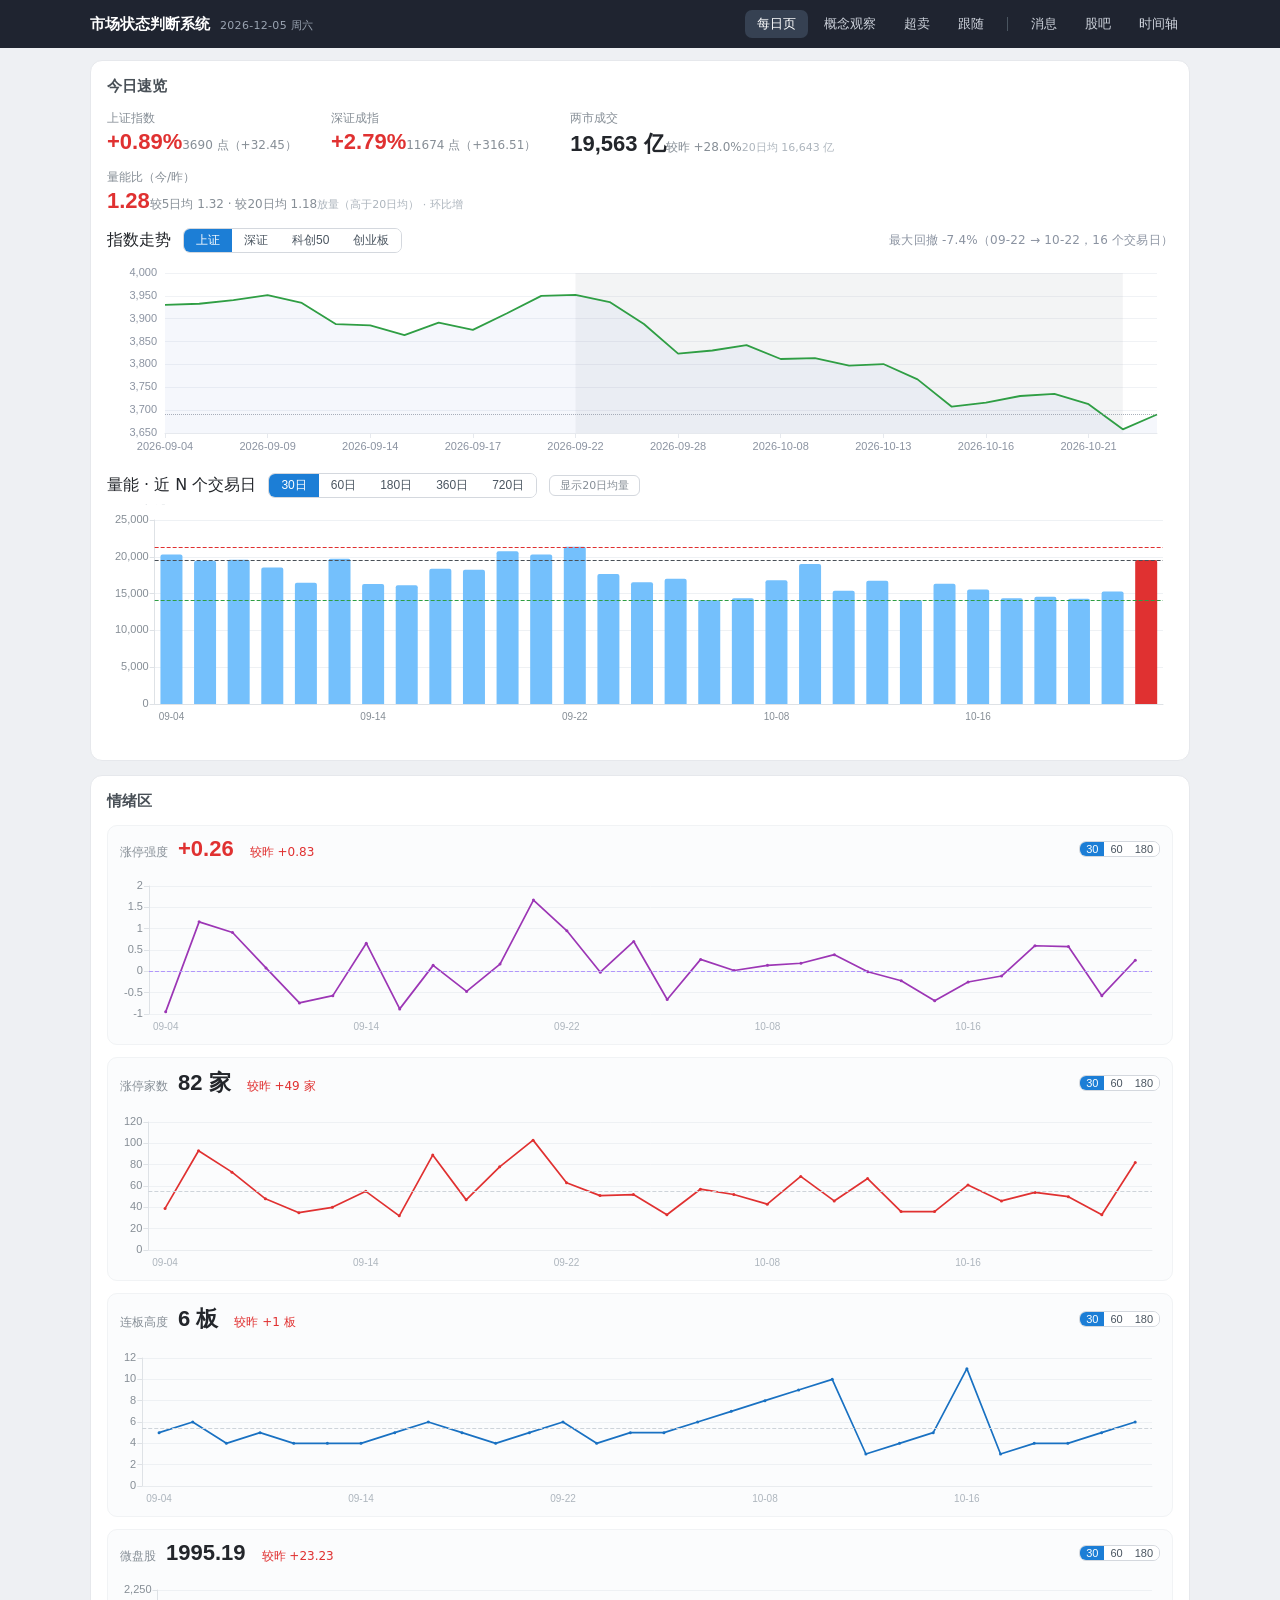
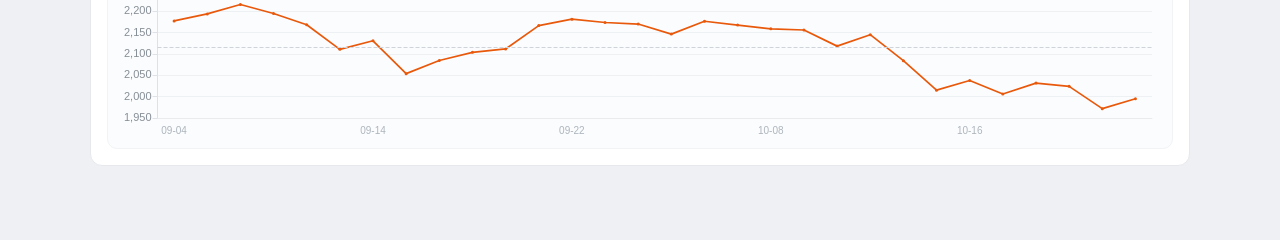
==== commit d6d32faa: "数据日 2026-10-23" ====
--- a/index.html
+++ b/index.html
@@ -1,15 +1,15 @@
-﻿<!DOCTYPE html>
+<!DOCTYPE html>
 <html lang="zh-CN">
 <head>
 <meta charset="UTF-8">
 <meta name="viewport" content="width=device-width, initial-scale=1.0">
 <title>市场状态判断系统 · 每日页</title>
-<link rel="stylesheet" href="assets/ui.css?v=acfbe59c">
+<link rel="stylesheet" href="assets/ui.css?v=d61072f6">
 <!-- ★ 2026-09-30 手机适配层（小米/HyperOS 观感 ＋ 小米浏览器已知坑）：见 assets/mobile.css 头部说明。
      ⚠ 必须排在 ui.css **之后**（同特异性下后者胜）；桌面规则一律在媒体查询里，不受影响。 -->
-<link rel="stylesheet" href="assets/mobile.css?v=2db07b84">
+<link rel="stylesheet" href="assets/mobile.css?v=1ede30f9">
 </head>
-<body class="daily">
+<body>
 
 <header>
   <div class="hdr">
@@ -46,7 +46,8 @@
     <div class="ov" id="ov">
       <div class="blk"><span class="nm" id="i0-nm"></span><span class="big" id="i0-chg"></span><span class="sub" id="i0-pt"></span></div>
       <div class="blk"><span class="nm" id="i1-nm"></span><span class="big" id="i1-chg"></span><span class="sub" id="i1-pt"></span></div>
-      <div class="blk volblk"><span class="nm">两市成交</span><span class="big" id="tv"></span><span class="sub" id="tv-chg"></span><span class="vlab" id="tv-lab"></span></div>
+      <div class="blk"><span class="nm">两市成交</span><span class="big" id="tv"></span><span class="sub" id="tv-chg"></span><span class="vlab" id="tv-lab"></span></div>
+      <div class="blk"><span class="nm">量能比（今/昨）</span><span class="big" id="ratio"></span><span class="sub" id="ratio5"></span><span class="vlab" id="ratio-lab"></span></div>
     </div>
     <!-- ★★★ 2026-10-12（用户：「**每日页的上证指数和深证指数的图换一种显示，用一幅图，
          上面是一排按钮，分别是上证，深证，科创50，创业板**」）——
@@ -143,11 +144,11 @@
 </div>
 
 <script src="assets/echarts.min.js?v=b91b9de4"></script>
-<script src="data/preview.js?v=2f1b9462"></script>
-<script src="data/emotion.js?v=b037bbc8"></script>
+<script src="data/preview.js?v=2bf68570"></script>
+<script src="data/emotion.js?v=cd04db7f"></script>
 <!-- 提醒层（alerts.js / comp-alerts.js）2026-09-17 随「今日提醒」卡从本页移除；
      外围宏观页仍在用它们，所以文件保留。 -->
-<script src="assets/comp-overview.js?v=ed455b45"></script>
+<script src="assets/comp-overview.js?v=c1e94752"></script>
 <script src="assets/comp-emotion.js?v=4e478be2"></script>
 <!-- ★ 2026-09-30 手机端：把原生 `<select>` 换成**可控的小米风格下拉** ——
      ⚠ **零改动页面 JS**：原生 select 仍是状态源，脚本只读它的 options/value、选完派发 change。
--- a/assets/ui.css
+++ b/assets/ui.css
@@ -1,4 +1,4 @@
-﻿/* 市场状态判断系统 · 站点基础样式（每日页 / 板块观察 / 后续各页共用） */
+/* 市场状态判断系统 · 站点基础样式（每日页 / 板块观察 / 后续各页共用） */
   body{margin:0;font-family:"Microsoft YaHei",system-ui,sans-serif;background:#eef0f3;color:#23262b}
   .wrap{max-width:1100px;margin:0 auto;padding:12px 16px 60px}
 
@@ -39,16 +39,12 @@
   .tgl.on{background:#868e96;color:#fff;border-color:#868e96}
 
   /* —— 大盘速览组件 —— */
-  .ov{display:grid;grid-template-columns:repeat(2,minmax(0,1fr));gap:12px 24px;align-items:baseline}
-  .ov .blk{min-width:0}
-  .ov .volblk{grid-column:1 / -1}
+  .ov{display:flex;flex-wrap:wrap;gap:10px 34px;align-items:baseline}
+  .ov .blk{min-width:150px}
   .ov .nm{font-size:12px;color:#868e96;display:block;margin-bottom:2px}
   .ov .big{font-size:22px;font-weight:700;font-family:"Segoe UI",Arial,sans-serif}
   .ov .sub{font-size:12px;color:#868e96;margin-top:2px}
   .volhd{display:flex;align-items:center;gap:12px;margin:14px 0 6px}
-  /* 2026-10-27：指数走势 8 个按钮固定 4×2，不再单行挤成一排。 */
-  #idxSeg{display:grid;grid-template-columns:repeat(4,minmax(0,1fr));width:min(420px,100%);flex:0 1 420px;overflow:hidden}
-  #idxSeg button{min-width:0;min-height:24px;padding:2px 4px;font-size:11.5px;white-space:nowrap}
   /* 成交额图：150 → 176px（2026-09-15 用户："量能图也在纵轴放明显点"）→ **240px**
      （2026-09-22 用户："纵轴可以再拉长点"）。纵轴是**绝对量**（亿元、必须从 0 起），
      所以"看得清波动"只能靠**给足高度**，不能靠截断值域。 */
@@ -68,7 +64,7 @@
 
   /* —— 大盘速览：微型走势（sparkline）—— */
   .spark{width:84px;height:26px;display:inline-block;vertical-align:middle}
-  .ov .blk{min-width:0}
+  .ov .blk{min-width:170px}
   .vlab{font-size:11px;color:#adb5bd;margin-top:2px}
   .warnbox{font-size:11px;color:#a15c00;background:#fff4e6;border:1px solid #ffd8a8;border-radius:7px;padding:4px 9px;margin-top:8px;display:none}
   .chk{font-size:11px;color:#2f9e44;margin-top:4px}
@@ -453,19 +449,3 @@
 .hint,.foot,.srcnote,.volpos,.chk,.ph,.sub2,.legend,.sub.warn,#crit,#warn,
 #h-score,#h-zt,#h-height,#h-micro,#s-score,#s-zt,#s-height,#s-micro,
 #emoPrem,#emoRange,#emoNote,#srcNote,#volPos,#ovChk{display:none !important}
-
-/* 2026-10-27：每日页紧凑化。只压缩版式、不去掉功能块。 */
-body.daily .hint,
-body.daily .foot,
-body.daily .srcnote,
-body.daily .chk,
-body.daily .emo .hint,
-body.daily .emo .sub2,
-body.daily #emoPrem,#emoRange,#emoNote,#srcNote,#ovChk{display:none !important}
-body.daily .card{padding:12px;margin-bottom:10px}
-body.daily .card h2{margin-bottom:8px}
-body.daily .ov{gap:8px 16px}
-body.daily .volhd{margin:9px 0 3px}
-body.daily #idxChart{height:160px}
-body.daily #volChart{height:180px}
-body.daily .emo{padding:8px 10px 6px}
--- a/assets/mobile.css
+++ b/assets/mobile.css
@@ -273,28 +273,3 @@
   .dlink{display:inline-block;margin-left:6px}
   .mo{margin:20px 0 8px}
 }
-
-/* 2026-10-27：指数走势从 4 个按钮扩到 6 个后，手机端单行放不下。
-   改成 3 列 × 2 行，宽度锁在卡片内，别再撑出横向滚动。 */
-@media (max-width: 680px) {
-  #idxSeg{
-    display:grid;
-    grid-template-columns:repeat(4, minmax(0, 1fr));
-    width:100%;
-    flex:none;
-    overflow:visible;
-  }
-  #idxSeg button{
-    min-width:0;
-    min-height:26px;
-    padding:0 4px;
-    font-size:11.5px;
-  }
-}
-
-/* 每日页手机：四张情绪图仍单列，但图高压到 98px */
-@media (max-width: 680px){
-  body.daily #idxChart{height:150px}
-  body.daily #volChart{height:165px}
-  body.daily .card{padding:11px}
-}
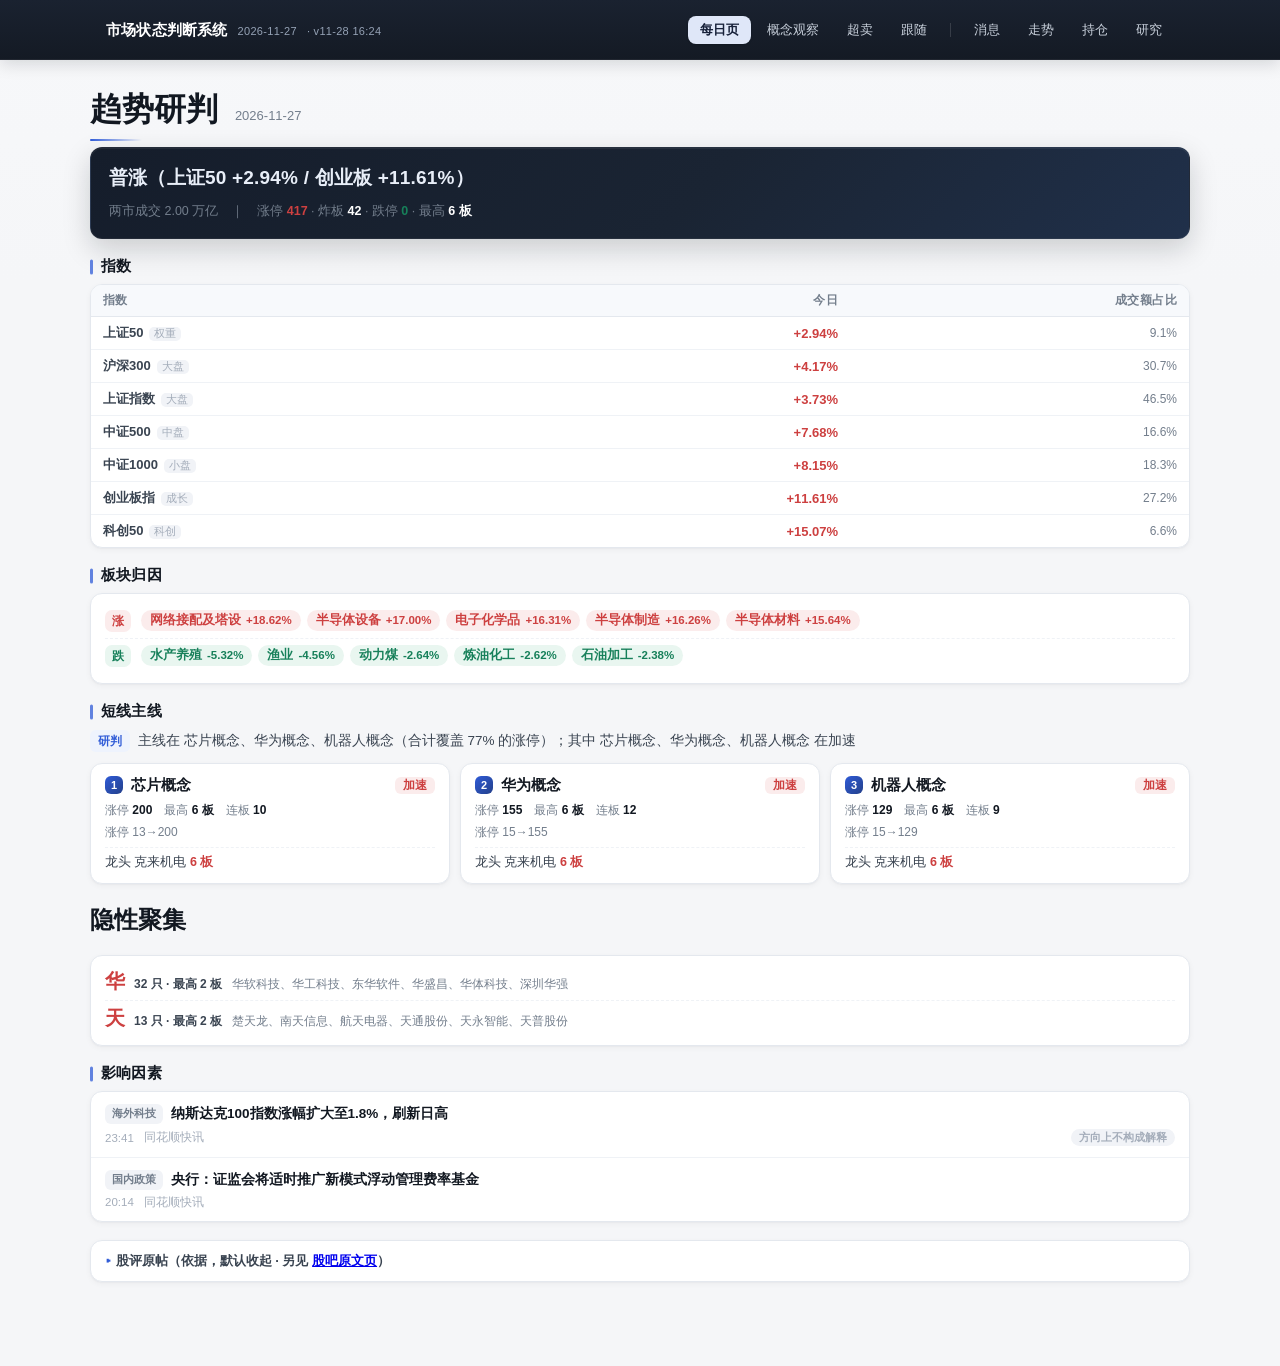
==== commit f4d21a96: "数据日 2026-11-27" ====
--- a/index.html
+++ b/index.html
@@ -4,155 +4,76 @@
 <meta charset="UTF-8">
 <meta name="viewport" content="width=device-width, initial-scale=1.0">
 <title>市场状态判断系统 · 每日页</title>
-<link rel="stylesheet" href="assets/ui.css?v=d61072f6">
-<!-- ★ 2026-09-30 手机适配层（小米/HyperOS 观感 ＋ 小米浏览器已知坑）：见 assets/mobile.css 头部说明。
-     ⚠ 必须排在 ui.css **之后**（同特异性下后者胜）；桌面规则一律在媒体查询里，不受影响。 -->
-<link rel="stylesheet" href="assets/mobile.css?v=1ede30f9">
+<link rel="stylesheet" href="assets/ui.css?v=85030b24">
+<link rel="stylesheet" href="assets/mobile.css?v=3631dd02">
+<link rel="stylesheet" href="assets/topbar.css?v=7ba4346d">
+<link rel="stylesheet" href="assets/trend.css?v=de389128">
+<link rel="stylesheet" href="assets/theme.css?v=1ea35f4f">
 </head>
-<body>
+<body class="trend">
 
-<header>
+<header class="sitebar">
   <div class="hdr">
-    <h1>市场状态判断系统<span id="hdrDate" class="hdr-date"></span></h1>
+    <h1>市场状态判断系统<span id="hdrDate" class="hdr-date"></span><span id="hdrVer" class="hdr-ver"></span></h1>
     <nav>
       <a href="index.html" class="on">每日页</a>
       <a href="sector.html">概念观察</a>
       <a href="boxos.html">超卖</a>
       <a href="boxfol.html">跟随</a>
-  <span class="nsep" aria-hidden="true"></span>
-  <a href="news.html">消息</a>
-      <a href="guba.html">股吧</a>
-  <a href="timeline.html">时间轴</a>
+      <span class="nsep" aria-hidden="true"></span>
+      <a href="news.html">消息</a>
+      <a href="trend.html">走势</a>
+      <a href="position.html">持仓</a>
+      <a href="review.html">研究</a>
     </nav>
   </div>
 </header>
 
 <div class="wrap">
-  <!-- ⚠ **「今日提醒」卡 2026-09-17 已删除**（用户："主页的这个不要了，没什么参考意义。"）。
-       删掉的是：卡片本体 `#alBrief`、提醒小窗口 `#alModal`、内联 `window.ALERT_MODE="daily"`、
-       以及 `data/alerts.js` + `assets/comp-alerts.js` 两个引入。
-       ⚠ **`comp-alerts.js` 本身保留**：外围宏观页 `macro.html` 还在用它（`ALERT_MODE="macro"`
-       → `#alRisk`「对 A 股的影响」），删文件会连带把那页弄坏。
-       ⚠ 起爆/风险的**数据仍照常导出**（`export_alerts.py` 进 `alerts.js`），只是每日页不再显示 ——
-       哪天想要回来，把这几行加回即可。 -->
+  <h1>趋势研判 <span class="tdate" id="tDate"></span></h1>
 
-  <div class="hint">每日页 v0.5 · 只放 <b>今日速览</b> 与 <b>情绪区</b>；板块相关（观察区 / 重点板块对比 / 候选榜）已改由「板块观察」页承载。</div>
+  <!-- ① 今日定性：一句话说清什么涨、什么跌 -->
+  <div class="verdict" id="tVerdict">—</div>
 
-  <!-- 1 今日速览（大盘速览组件） -->
-  <div class="card">
-    <h2>今日速览 <span class="ph" id="ovDate"></span></h2>
-    <!-- 旧数据不许伪装成今天：最新交易日没取到时，这里明写"下面是哪天的数" -->
-    <div class="warnbox" id="ovStale" style="display:none"></div>
-    <div class="ov" id="ov">
-      <div class="blk"><span class="nm" id="i0-nm"></span><span class="big" id="i0-chg"></span><span class="sub" id="i0-pt"></span></div>
-      <div class="blk"><span class="nm" id="i1-nm"></span><span class="big" id="i1-chg"></span><span class="sub" id="i1-pt"></span></div>
-      <div class="blk"><span class="nm">两市成交</span><span class="big" id="tv"></span><span class="sub" id="tv-chg"></span><span class="vlab" id="tv-lab"></span></div>
-      <div class="blk"><span class="nm">量能比（今/昨）</span><span class="big" id="ratio"></span><span class="sub" id="ratio5"></span><span class="vlab" id="ratio-lab"></span></div>
-    </div>
-    <!-- ★★★ 2026-10-12（用户：「**每日页的上证指数和深证指数的图换一种显示，用一幅图，
-         上面是一排按钮，分别是上证，深证，科创50，创业板**」）——
-      原来那两条微型走势（`#i0-spark` / `#i1-spark`）撤掉，换成**一张可切换指数的图**。
-      ⚠ 按钮**不写死在这里** —— 由 `preview.js` 的 `idx_pick` 生成；
-        写死的按钮表和导出侧必然漂移（本项目栽过"同一件事两处实现"）。 -->
-    <div class="volhd">指数走势
-      <span class="seg" id="idxSeg"></span>
-      <!-- ★ 2026-10-20（用户：「每日页的四个指数在对应区间标注最大回撤」）——
-           当前指数 × 当前区间内的最大回撤，文字写在按钮行右边（`draw()` 里更新）。
-           ⚠ 内容由 JS 写，这里**留空**；不要写死数字，否则换指数/换档位就漂移。 -->
-      <span id="idxDD"></span>
-    </div>
-    <div id="idxChart"></div>
-    <div class="warnbox" id="ovWarn"></div>
-    <div class="volhd">量能 · 近 N 个交易日
-      <span class="seg" id="volSeg">
-        <button id="vg-30" data-vol="30" data-n="30" class="on">30日</button><button id="vg-60" data-vol="60" data-n="60">60日</button><button id="vg-180" data-vol="180" data-n="180">180日</button><button id="vg-360" data-vol="360" data-n="360">360日</button><button id="vg-720" data-vol="720" data-n="720">720日</button>
-      </span>
-      <span class="tgl" id="volMaTgl">显示20日均量</span>
-    </div>
-    <div id="volChart"></div>
-    <!-- 当前尺度里"今天在什么位置"（2026-09-15 用户要求：标出最高/最低量能 + 今天处在什么位置） -->
-    <div class="volpos" id="volPos"></div>
-    <div class="srcnote" id="srcNote"></div>
-    <div class="chk" id="ovChk"></div>
+  <!-- ② 指数：只今日 -->
+  <h2>指数</h2>
+  <div class="twrap">
+    <table class="tt" id="tIdx">
+      <thead><tr><th class="l">指数</th><th>今日</th><th>成交额占比</th></tr></thead>
+      <tbody id="tIdxRows"></tbody>
+    </table>
   </div>
 
-  <!-- 2 情绪区（情绪区组件） -->
-  <div class="card">
-    <!-- 档位 30/60/180 从卡头挪到**每个子图的右上角**、各自管理（2026-09-15 用户：
-         "30/60/180放在每个子图的右上角，单独管理。"）——四个图的历史长度不一样（微盘股 180 天、
-         强度 163 天…），想看哪个就看哪个，不用四个一起跟着换。 -->
-    <h2>情绪区</h2>
-    <div class="emogrid">
-      <div class="emo">
-        <div class="top"><span class="t">涨停强度</span><span class="n" id="v-score"></span><span class="d" id="d-score"></span>
-          <span class="seg seg-s"><button id="sg-score-30" data-seg="score" data-n="30" class="on">30</button><button id="sg-score-60" data-seg="score" data-n="60">60</button><button id="sg-score-180" data-seg="score" data-n="180">180</button></span>
-        </div>
-        <div class="hint" id="h-score"></div>
-        <div class="spark2" id="c-score"></div>
-        <div class="sub2" id="s-score"></div>
-      </div>
-      <div class="emo">
-        <div class="top"><span class="t">涨停家数</span><span class="n" id="v-zt"></span><span class="d" id="d-zt"></span>
-          <span class="seg seg-s"><button id="sg-zt-30" data-seg="zt" data-n="30" class="on">30</button><button id="sg-zt-60" data-seg="zt" data-n="60">60</button><button id="sg-zt-180" data-seg="zt" data-n="180">180</button></span>
-        </div>
-        <div class="hint" id="h-zt"></div>
-        <div class="spark2" id="c-zt"></div>
-        <div class="sub2" id="s-zt"></div>
-      </div>
-      <div class="emo">
-        <div class="top"><span class="t">连板高度</span><span class="n" id="v-height"></span><span class="d" id="d-height"></span>
-          <span class="seg seg-s"><button id="sg-height-30" data-seg="height" data-n="30" class="on">30</button><button id="sg-height-60" data-seg="height" data-n="60">60</button><button id="sg-height-180" data-seg="height" data-n="180">180</button></span>
-        </div>
-        <div class="hint" id="h-height"></div>
-        <div class="spark2" id="c-height"></div>
-        <div class="sub2" id="s-height"></div>
-      </div>
-      <div class="emo">
-        <div class="top"><span class="t">微盘股</span><span class="n" id="v-micro"></span><span class="d" id="d-micro"></span>
-          <span class="seg seg-s"><button id="sg-micro-30" data-seg="micro" data-n="30" class="on">30</button><button id="sg-micro-60" data-seg="micro" data-n="60">60</button><button id="sg-micro-180" data-seg="micro" data-n="180">180</button></span>
-        </div>
-        <div class="hint" id="h-micro"></div>
-        <div class="spark2" id="c-micro"></div>
-        <div class="sub2" id="s-micro"></div>
-      </div>
-    </div>
-    <div class="srcnote" id="emoPrem"></div>
-    <div class="srcnote" id="emoRange"></div>
-    <div class="srcnote" id="emoNote"></div>
+  <!-- ③ 板块归因：涨的是哪类、跌的是哪类（解释上面那条分化） -->
+  <h2>板块归因</h2>
+  <div class="attr">
+    <div class="arow"><span class="ak up">涨</span><div class="ab" id="tUpB"></div></div>
+    <div class="arow"><span class="ak down">跌</span><div class="ab" id="tDnB"></div></div>
   </div>
 
-  <!-- 3 及以后 → 已迁出每日页（2026-09-11 起每日页只保留 速览 + 情绪）
-       原区块去向：观察区 / 重点板块对比 / 候选榜 → 「板块观察」页
-                   消息区 / 操作记录 → 后续另定页面
-       每日页不再承载这些内容，避免一屏塞太多、也避免与**概念观察**页职责重叠。 -->
+  <!-- ④ 短线主线：经过研判，最多 3 个 -->
+  <h2>短线主线</h2>
+  <div class="judge" id="tJudge"></div>
+  <div class="mains" id="tMains"></div>
 
-  <div class="foot">每日页 v0.5 · 仅 今日速览 + 情绪区（真实数据）· 板块内容见「板块观察」页</div>
+  <!-- ⑤ 隐性聚集：同花顺统计不到的名字炒作，够格才出 -->
+  <div id="tHidden"></div>
+
+  <!-- ⑥ 影响因素：宏观级、当天、最多 2 条 -->
+  <h2>影响因素</h2>
+  <div class="evwrap" id="tEvent"></div>
+
+  <details class="gubabox">
+    <summary>股评原帖（依据，默认收起 · 另见 <a href="guba.html">股吧原文页</a>）</summary>
+    <div id="tGuba"></div>
+  </details>
+
+  <div class="foot">趋势 v2 · 指数与板块＝index_daily / board_tdx_daily；短线＝stock_zt 聚合研判｜ 描述性判断，不预测</div>
 </div>
 
-<!-- 提醒小窗口 `#alModal` 随「今日提醒」卡一并删除（2026-09-17）。外围宏观页有它自己的一份。 -->
-
-<!-- 涨停强度算式小窗口：点强度曲线上的点（或卡片上的「算法 ▸」）弹出当天怎么算出来的 -->
-<div class="modal" id="emoModal">
-  <div class="mback" data-emoclose="1"></div>
-  <div class="mpanel">
-    <div class="mhead">
-      <span id="emoMTitle"></span>
-      <span class="mclose" data-emoclose="1" title="关闭（Esc）">✕</span>
-    </div>
-    <div class="mbody" id="emoMBody"></div>
-  </div>
-</div>
-
-<script src="assets/echarts.min.js?v=b91b9de4"></script>
-<script src="data/preview.js?v=2bf68570"></script>
-<script src="data/emotion.js?v=cd04db7f"></script>
-<!-- 提醒层（alerts.js / comp-alerts.js）2026-09-17 随「今日提醒」卡从本页移除；
-     外围宏观页仍在用它们，所以文件保留。 -->
-<script src="assets/comp-overview.js?v=c1e94752"></script>
-<script src="assets/comp-emotion.js?v=4e478be2"></script>
-<!-- ★ 2026-09-30 手机端：把原生 `<select>` 换成**可控的小米风格下拉** ——
-     ⚠ **零改动页面 JS**：原生 select 仍是状态源，脚本只读它的 options/value、选完派发 change。
-     只作用在 ≤680px（桌面由 CSS 决定不显示），见 assets/m-select.js 头部说明。 -->
-<script src="assets/m-select.js?v=6b806db2"></script>
+<script src="data/trend.js?v=fcbb027c"></script>
+<script src="assets/comp-trend.js?v=96699594"></script>
+<script src="data/version.js?v=46195b2b"></script>
+<script src="assets/navbar.js?v=3c4b60ed"></script>
 </body>
 </html>
--- a/assets/ui.css
+++ b/assets/ui.css
@@ -1,9 +1,12 @@
 /* 市场状态判断系统 · 站点基础样式（每日页 / 板块观察 / 后续各页共用） */
   body{margin:0;font-family:"Microsoft YaHei",system-ui,sans-serif;background:#eef0f3;color:#23262b}
-  .wrap{max-width:1100px;margin:0 auto;padding:12px 16px 60px}
+  /* ★ 2026-11-14：1100 → **1240**（用户：「该对齐的对齐，该美化的美化」）。
+     1440 宽的屏上 1100 会留出 ~340px 死白，而图表区本来就被挤成半宽（见 `.ov` 那条）。
+     1240 是「一屏能读完、又不至于字行太长」的折中；`mobile.css` 里的窄屏规则不受影响。 */
+  .wrap{max-width:1240px;margin:0 auto;padding:12px 20px 60px}
 
   header{background:#1f2430;color:#fff;padding:10px 0}
-  .hdr{max-width:1100px;margin:0 auto;padding:0 16px;display:flex;align-items:center;gap:18px;flex-wrap:wrap}
+  .hdr{max-width:1240px;margin:0 auto;padding:0 20px;display:flex;align-items:center;gap:18px;flex-wrap:wrap}
   .hdr h1{font-size:15px;margin:0;display:flex;align-items:baseline;gap:10px}
   .hdr-date{font-size:11px;font-weight:400;color:#9aa4b2;letter-spacing:.3px;white-space:nowrap}
   nav{display:flex;gap:4px;margin-left:auto}
@@ -39,12 +42,29 @@
   .tgl.on{background:#868e96;color:#fff;border-color:#868e96}
 
   /* —— 大盘速览组件 —— */
-  .ov{display:flex;flex-wrap:wrap;gap:10px 34px;align-items:baseline}
-  .ov .blk{min-width:150px}
+  /* ★★ 2026-11-14 **修一个真·对齐 bug**：`.ov` 是 2 列 grid，而图表/档位/进度这些**整行元素**
+     没有 `grid-column:1/-1` → 它们只占了**左半列**（1440 屏上图表只画到卡片的 55%，
+     右边一大片空白，看着像"图没画完"）。下面这条把整行元素统一拉通。 */
+  .ov{display:grid;grid-template-columns:repeat(2,minmax(0,1fr));gap:12px 24px;align-items:start}
+  .ov > #idxSeg, .ov > #idxDD, .ov > #idxChart, .ov > #ovWarn,
+  .ov > #volSeg, .ov > #volMaTgl, .ov > #volChart, .ov > #volPos,
+  .ov > #srcNote, .ov > #ovChk{grid-column:1 / -1}
+  .ov > #idxChart{margin-top:10px}
+  .ov > #volChart{margin-top:2px}
+  .ov .blk{min-width:0}
+  .ov .volblk{grid-column:1 / -1}
   .ov .nm{font-size:12px;color:#868e96;display:block;margin-bottom:2px}
   .ov .big{font-size:22px;font-weight:700;font-family:"Segoe UI",Arial,sans-serif}
+  /* ★ 2026-11-14：`big`（−0.59% / 16,557 亿）与紧跟的 `sub`（3634 点 / 较昨缩量…）
+     是两个 inline span，原来**零间距** → 页面上读成「−0.59%3634 点」「16,557 亿较昨缩量2,764亿」。
+     给相邻兄弟补 9px 左间距（纯排版，不动任何数字）。 */
+  .ov .blk .big + .sub{margin-left:9px}
+  .ov .blk .sub + .vlab{margin-left:9px}
   .ov .sub{font-size:12px;color:#868e96;margin-top:2px}
   .volhd{display:flex;align-items:center;gap:12px;margin:14px 0 6px}
+  /* 2026-10-27：指数走势 8 个按钮固定 4×2，不再单行挤成一排。 */
+  #idxSeg{display:grid;grid-template-columns:repeat(4,minmax(0,1fr));width:min(420px,100%);flex:0 1 420px;overflow:hidden}
+  #idxSeg button{min-width:0;min-height:24px;padding:2px 4px;font-size:11.5px;white-space:nowrap}
   /* 成交额图：150 → 176px（2026-09-15 用户："量能图也在纵轴放明显点"）→ **240px**
      （2026-09-22 用户："纵轴可以再拉长点"）。纵轴是**绝对量**（亿元、必须从 0 起），
      所以"看得清波动"只能靠**给足高度**，不能靠截断值域。 */
@@ -64,7 +84,7 @@
 
   /* —— 大盘速览：微型走势（sparkline）—— */
   .spark{width:84px;height:26px;display:inline-block;vertical-align:middle}
-  .ov .blk{min-width:170px}
+  .ov .blk{min-width:0}
   .vlab{font-size:11px;color:#adb5bd;margin-top:2px}
   .warnbox{font-size:11px;color:#a15c00;background:#fff4e6;border:1px solid #ffd8a8;border-radius:7px;padding:4px 9px;margin-top:8px;display:none}
   .chk{font-size:11px;color:#2f9e44;margin-top:4px}
@@ -111,6 +131,7 @@
   .card--sig{border-left:3px solid #b197fc}
   .card--cmp{border-left:3px solid #63e6be}
   .card--stk{border-left:3px solid #ffa8a8}
+.card--ovl{border-left:3px solid #4dabf7}   /* 重叠板块（2026-11-11 新框架：涨停板 × 新冒出 × 出头鸟） */
   .card--file{border-left:3px solid #ffc078}   /* 档案族：板块档案库 */
   .card--macro{border-left:3px solid #74c0fc}   /* 宏观族：外围宏观页 */
   /* 提醒族（每日页「今日提醒」/ 板块观察页「起爆雷达·风险雷达」） */
@@ -230,6 +251,19 @@
   .sline .m,.sline .snum,.sline .mini,.sline .caret,.sline .tag{flex:0 0 auto}
   /* 主锚点：一行里只有一个 14/700 的元素（板块名），它就是视线落点 */
   .sname{font-size:14px;font-weight:700;color:#23262b;cursor:pointer;min-width:104px}
+  /* ★★ 2026-11-14 重叠板块的**列对齐**（用户：「该对齐的对齐」）。
+     原来只靠 `.sname{min-width:104px}` 撑，方向名一长（「股权转让(并购重组)」约 140px）
+     就把后面三列整体推右 → 每一行的「涨停 N 只／命中标记／特征」起点都不一样，看着像没排版。
+     这里改成**定宽列**：名称 168 / 涨停 76 / 命中标记 150 / 特征占剩余，全部 ellipsis 收口。 */
+  .card--ovl .sline{align-items:center}
+  .card--ovl .sline .sname{flex:0 0 168px;min-width:0;max-width:168px;overflow:hidden;
+    text-overflow:ellipsis;white-space:nowrap}
+  .card--ovl .sline .m{flex:0 0 76px;min-width:0}
+  .card--ovl .sline .ovl-marks{flex:0 0 150px}
+  .card--ovl .sline .m.feat{flex:1 1 auto;min-width:0;overflow:hidden;text-overflow:ellipsis;
+    white-space:nowrap;gap:6px}
+  .card--ovl .sline .m.feat em{overflow:hidden;text-overflow:ellipsis;white-space:nowrap;
+    font-size:11px;color:#868e96}
   .scode{font-size:11px;color:#adb5bd}
   /* 指标槽：标签（10px 灰）+ 值（13px 等宽数字）→ 列对齐 */
   .m{display:inline-flex;align-items:baseline;gap:4px;min-width:74px}
@@ -247,6 +281,15 @@
   .tag{font-size:10px;padding:1px 6px;border-radius:5px;white-space:nowrap}
   .tag.hit{background:#ffe3e3;color:#c92a2a}
   .tag.new{background:#e7f5ff;color:#1971c2}
+  /* ★ 2026-11-11 重叠板块：**命中口径**标记（涨停板 / 新冒出 / 出头鸟）。
+     它们是结构标签（"这个方向命中了哪几个口径"），不是涨跌状态；三档用浅底深字，
+     和 `.tag` 同一调子但不抢视线。⚠ 共用 CSS 不写裸选择器（U1 坑）：一律带 `.ovl-mk` 前缀。 */
+  .ovl-marks{display:inline-flex;gap:4px;flex:0 0 auto;align-items:baseline}
+  .ovl-mk{font-size:10px;padding:1px 6px;border-radius:5px;white-space:nowrap;
+          background:#f1f3f5;color:#868e96}
+  .ovl-mk.hit{background:#ffe3e3;color:#c92a2a}
+  .ovl-mk.new{background:#e7f5ff;color:#1971c2}
+  .ovl-mk.lead{background:#fff4e6;color:#a15c00}
   /* 方向标签：利空（红）/ 利好（绿）/ 中性（灰）——2026-09-14 用户要"直接告诉我利好还是利空" */
   .tag.bear{background:#ffe3e3;color:#c92a2a}
   .tag.bull{background:#e6fcf5;color:#2b8a3e}
@@ -362,10 +405,10 @@
   .bline .lab{flex:0 0 auto;min-width:30px}
   .bline .bname{flex:1 1 auto;min-width:4.5em;white-space:nowrap;overflow:hidden;
                 text-overflow:ellipsis}
-  .bline .bcode{flex:0 0 auto;white-space:nowrap}
+  .bline .bcode{flex:0 0 auto;white-space:nowrap;font-size:11.5px;color:#8b93a1;letter-spacing:.3px}
   .bline .bpct{flex:0 0 auto;white-space:nowrap}   /* ★ 涨幅永不换行、永不被压 */
   .bline .tag,.bline .bact,.bline .bstat{flex:0 0 auto;white-space:nowrap}
-  .bline2{margin-top:3px}
+  .bline2{margin-top:3px;min-height:16px}
   .bline2 .bpct{font-size:12px}
   .bline2 .bsub{font-size:12px;color:#495057}
   .bline2 .bcode{font-size:11px;color:#868e96;font-family:"Segoe UI",Arial,sans-serif}
@@ -449,3 +492,19 @@
 .hint,.foot,.srcnote,.volpos,.chk,.ph,.sub2,.legend,.sub.warn,#crit,#warn,
 #h-score,#h-zt,#h-height,#h-micro,#s-score,#s-zt,#s-height,#s-micro,
 #emoPrem,#emoRange,#emoNote,#srcNote,#volPos,#ovChk{display:none !important}
+
+/* 2026-10-27：每日页紧凑化。只压缩版式、不去掉功能块。 */
+body.daily .hint,
+body.daily .foot,
+body.daily .srcnote,
+body.daily .chk,
+body.daily .emo .hint,
+body.daily .emo .sub2,
+body.daily #emoPrem,#emoRange,#emoNote,#srcNote,#ovChk{display:none !important}
+body.daily .card{padding:12px;margin-bottom:10px}
+body.daily .card h2{margin-bottom:8px}
+body.daily .ov{gap:8px 16px}
+body.daily .volhd{margin:9px 0 3px}
+body.daily #idxChart{height:160px}
+body.daily #volChart{height:180px}
+body.daily .emo{padding:8px 10px 6px}
--- a/assets/mobile.css
+++ b/assets/mobile.css
@@ -1,4 +1,4 @@
-/* mobile.css — 手机适配层（2026-09-30 重做 v2）
+﻿/* mobile.css — 手机适配层（2026-09-30 重做 v2）
    ────────────────────────────────────────────────────────────────────────
    用户：「丑的要死，你按你自己的 ui 做……折线图什么的宽度要跟随浏览器宽度啊，
           不要超出了然后要滑动的。」
@@ -61,7 +61,7 @@
     font-size:15px;line-height:1.72;
     padding-bottom:env(safe-area-inset-bottom);
   }
-  .wrap{max-width:none;padding:14px 14px calc(48px + env(safe-area-inset-bottom))}
+  .wrap{max-width:none;padding:14px;padding-bottom:calc(48px + env(safe-area-inset-bottom))}
 
   /* ── 页头：白底、粘顶、细分割线；**标题一行 + 导航一行** ── */
   header{background:var(--m-surface);color:var(--m-ink);border-bottom:0}
@@ -77,15 +77,19 @@
     padding:12px 14px 0;color:var(--m-ink);
   }
   /* ── 导航：**文字 + 下划线**，不用胶囊（v1 那排灰胶囊就是被推翻的东西）── */
+  /* ★★ 2026-11-14 导航改成**固定 4 列网格**（原来 `flex-wrap` + 文字宽度自适应 ——
+     8 个链接在 390 宽下会溢出、最后两个（跟随/研究）被 `overflow-x:hidden` 直接裁掉，
+     实测手机上只能看到 6 个入口）。4×2 网格不依赖文字宽度，也不会超宽。 */
   nav,.hdr nav{
-    display:flex;flex-wrap:wrap;gap:0 18px;margin:0;padding:0 14px;width:auto;
-    background:none;
-  }
+    display:grid;grid-template-columns:repeat(4,minmax(0,1fr));gap:0;
+    margin:0;padding:0 8px;width:auto;background:none;
+  }
+  nav .nsep,nav .nsep[aria-hidden]{display:none}
   nav a,.hdr nav a{
-    display:inline-flex;align-items:center;white-space:nowrap;flex:0 0 auto;
-    margin:0;padding:12px 0;font-size:14.5px;line-height:1;color:var(--m-ink2);
+    display:flex;align-items:center;justify-content:center;white-space:nowrap;
+    margin:0;padding:11px 2px;font-size:13.5px;line-height:1;color:var(--m-ink2);
     background:none;border:0;border-bottom:2px solid transparent;border-radius:0;
-    min-height:var(--m-tap);
+    min-height:40px;
   }
   nav a.on,.hdr nav a.on{
     color:var(--m-accent);font-weight:650;background:none;border-bottom-color:var(--m-accent);
@@ -162,7 +166,12 @@
   .tgl.on{background:var(--m-accent-soft);color:var(--m-accent);font-weight:600}
   .tw,.chip{min-height:32px;display:inline-flex;align-items:center;padding:0 10px;font-size:12.5px}
 
-  /* ── 表格：窄屏**整块可横滑**（表格是二维的，硬压会读不了；这是唯一允许横滑的地方）── */
+  /* ── 表格：窄屏**整块可横滑**（表格是二维的，硬压会读不了；这是唯一允许横滑的地方）──
+     ⚠ 2026-11-14 试过把表格改"卡片式"（`tr/td` 全 block + `td::before` 出字段名），
+       **放弃**：table/tbody/tr/td 全部改 display 之后，在 390px 下宽度不可控
+       （实测卡片会被内容撑到视口外、值被裁掉；`min-width`/`width:100% !important` 都压不住）。
+       真正要"手机上一屏读完"的表，走**另一套 DOM**：`review.html` 的 `.rcards` 卡片列表
+       （`compreview.js` 用同一份数据渲染两次，`review.css` 按宽度二选一显示）。 */
   table{display:block;overflow-x:auto;-webkit-overflow-scrolling:touch;white-space:nowrap;
         font-size:13.5px;border-radius:var(--m-r);max-width:100%}
   thead,tbody{display:table;width:100%}
@@ -273,3 +282,28 @@
   .dlink{display:inline-block;margin-left:6px}
   .mo{margin:20px 0 8px}
 }
+
+/* 2026-10-27：指数走势从 4 个按钮扩到 6 个后，手机端单行放不下。
+   改成 3 列 × 2 行，宽度锁在卡片内，别再撑出横向滚动。 */
+@media (max-width: 680px) {
+  #idxSeg{
+    display:grid;
+    grid-template-columns:repeat(4, minmax(0, 1fr));
+    width:100%;
+    flex:none;
+    overflow:visible;
+  }
+  #idxSeg button{
+    min-width:0;
+    min-height:26px;
+    padding:0 4px;
+    font-size:11.5px;
+  }
+}
+
+/* 每日页手机：四张情绪图仍单列，但图高压到 98px */
+@media (max-width: 680px){
+  body.daily #idxChart{height:150px}
+  body.daily #volChart{height:165px}
+  body.daily .card{padding:11px}
+}
--- a/assets/topbar.css
+++ b/assets/topbar.css
@@ -0,0 +1,24 @@
+.sitebar,.sitebar *{box-sizing:border-box}
+/* 全站统一顶栏：桌面深色，手机白底粘顶；所有页面共用同一套 DOM。 */
+.sitebar{background:#1f2430;color:#fff;padding:8px 0}
+.sitebar .hdr{max-width:1100px;margin:0 auto;padding:0 16px;min-height:44px;height:auto;
+  display:flex;align-items:center;gap:18px;flex-wrap:wrap;background:transparent;border:0}
+.sitebar .hdr h1{font-size:15px;margin:0;display:flex;align-items:baseline;gap:10px;color:#fff;font-weight:650}
+.sitebar .hdr-date,.sitebar .hdr-ver{font-size:11px;font-weight:400;color:#9aa4b2;letter-spacing:.3px;white-space:nowrap}
+.sitebar nav{display:flex;gap:4px;margin-left:auto;flex-wrap:wrap}
+.sitebar nav a{color:#cfd4dd;text-decoration:none;font-size:13px;padding:5px 12px;border-radius:7px}
+.sitebar nav a:hover{color:#fff}
+.sitebar nav a.on{background:#364152;color:#fff;font-weight:650}
+.sitebar nav .nsep{display:inline-block;width:1px;height:14px;background:#4a5560;margin:0 7px;align-self:center;flex:0 0 auto}
+@media (max-width:680px){
+  .sitebar{background:rgba(255,255,255,.96);border-bottom:1px solid #e6e9ee;padding:0;position:sticky;top:0;z-index:40;
+    backdrop-filter:saturate(180%) blur(12px);-webkit-backdrop-filter:saturate(180%) blur(12px)}
+  .sitebar .hdr{display:block;max-width:none;padding:0;min-height:0}
+  .sitebar .hdr h1{font-size:17px;line-height:1.2;padding:12px 14px 0;color:#1f2733;gap:8px;flex-wrap:wrap}
+  .sitebar .hdr-date,.sitebar .hdr-ver{font-size:11px;color:#8b93a1}
+  .sitebar nav{display:grid;grid-template-columns:repeat(4,minmax(0,1fr));gap:0;margin:0;padding:0 14px;background:none}
+  .sitebar nav a{display:flex;align-items:center;justify-content:center;white-space:nowrap;margin:0;padding:11px 2px;
+    min-height:42px;font-size:13px;line-height:1;color:#4a5560;background:none;border:0;border-bottom:2px solid transparent;border-radius:0}
+  .sitebar nav a.on{color:#1c7ed6;font-weight:650;background:none;border-bottom-color:#1c7ed6}
+  .sitebar nav .nsep{display:none}
+}
--- a/assets/trend.css
+++ b/assets/trend.css
@@ -0,0 +1,141 @@
+/* trend.css — 趋势研判页（2026-11-14 v2）
+   目标：**一屏读完结论**。所以每一块都是"结论 + 少量证据"，不做大表、不做卡片墙。
+   颜色/圆角继承 theme.css 的变量。 */
+
+body.trend .wrap{max-width:1100px}
+.tdate{font-size:13px;font-weight:500;color:var(--muted);margin-left:8px;letter-spacing:0}
+
+/* ── ① 今日定性 ─────────────────────────────────────────────────────── */
+.verdict{
+  background:linear-gradient(135deg,#131a26 0%,#1d2a3f 62%,#23314a 100%);
+  color:#e8eef8;border-radius:16px;padding:16px 18px;margin:6px 0 18px;
+  box-shadow:0 8px 26px rgba(9,14,22,.24);
+}
+.verdict .vline.main{font-size:19px;font-weight:750;letter-spacing:.2px;line-height:1.5}
+.verdict .vline.sub{margin-top:7px;font-size:12.5px;color:#9fb0c6;line-height:1.8}
+.verdict .vline.sub b{color:#fff;font-weight:700}
+.verdict .up{color:#ff7b7b}
+.verdict .down{color:#4ed39a}
+.verdict .warn{color:#ffb454}
+
+/* ── ② 指数表 ───────────────────────────────────────────────────────── */
+.twrap{background:var(--surface);border:1px solid rgba(20,26,34,.06);border-radius:14px;
+       box-shadow:var(--shadow-1);overflow:hidden;margin-bottom:8px}
+table.tt{width:100%;border-collapse:collapse;font-size:13px}
+table.tt th{background:#f7f9fc;color:var(--muted);font-weight:600;font-size:11.5px;
+            letter-spacing:.4px;padding:8px 12px;text-align:right;border-bottom:1px solid var(--line)}
+table.tt th.l{text-align:left}
+table.tt td{padding:7px 12px;text-align:right;border-bottom:1px solid var(--line-2);
+            font-variant-numeric:tabular-nums;color:var(--ink-2)}
+table.tt td.l{text-align:left}
+table.tt tbody tr:last-child td{border-bottom:0}
+table.tt tbody tr:hover{background:var(--brand-soft)}
+table.tt .grp{display:inline-block;margin-left:6px;padding:0 5px;border-radius:5px;
+              background:#f1f3f7;color:var(--faint);font-size:10.5px;font-weight:400}
+.up{color:var(--up) !important}.down{color:var(--down) !important}
+.dim{color:var(--muted) !important}
+.empty{padding:20px;text-align:center;color:var(--faint)}
+
+/* ── ③ 板块归因（一行涨、一行跌，胶囊化）────────────────────────────── */
+.attr{background:var(--surface);border:1px solid rgba(20,26,34,.06);border-radius:14px;
+      box-shadow:var(--shadow-1);padding:10px 14px;margin-bottom:6px}
+.arow{display:flex;align-items:flex-start;gap:10px;padding:6px 0}
+.arow + .arow{border-top:1px dashed var(--line-2)}
+.ak{flex:0 0 26px;text-align:center;border-radius:7px;font-size:12px;font-weight:700;line-height:22px}
+.ak.up{background:var(--up-soft);color:var(--up)}
+.ak.down{background:var(--down-soft);color:var(--down)}
+.ab{display:flex;flex-wrap:wrap;gap:6px}
+.bchip{display:inline-flex;align-items:baseline;gap:5px;padding:2px 9px;border-radius:999px;
+       font-size:12.5px;font-weight:600;background:#f6f8fb;color:var(--ink-2)}
+.bchip i{font-style:normal;font-size:11.5px;font-variant-numeric:tabular-nums}
+.bchip.up{background:var(--up-soft);color:#b4232a}
+.bchip.down{background:var(--down-soft);color:#0b7a45}
+
+/* ── ④ 短线主线 ─────────────────────────────────────────────────────── */
+.judge{font-size:13.5px;color:var(--ink-2);line-height:1.75;margin:2px 0 10px}
+.judge .jl{display:inline-block;margin-right:8px;padding:1px 8px;border-radius:6px;
+           background:var(--brand-soft);color:var(--brand);font-size:11.5px;font-weight:700}
+.judge b{color:var(--ink)}
+
+.mains{display:grid;grid-template-columns:repeat(auto-fit,minmax(240px,1fr));gap:10px;margin-bottom:8px}
+.mcard{background:var(--surface);border:1px solid rgba(20,26,34,.06);border-radius:13px;
+       box-shadow:var(--shadow-1);padding:12px 14px;transition:box-shadow .2s,transform .2s}
+.mcard:hover{box-shadow:var(--shadow-2);transform:translateY(-1px)}
+.mh{display:flex;align-items:center;gap:8px;margin-bottom:7px}
+.midx{width:18px;height:18px;flex:0 0 18px;border-radius:6px;background:linear-gradient(135deg,var(--brand),var(--brand-2));
+      color:#fff;font-size:11px;font-weight:700;display:flex;align-items:center;justify-content:center}
+.mh b{font-size:14.5px;color:var(--ink);font-weight:700}
+.mh .stag{margin-left:auto}
+.mmeta{display:flex;gap:12px;font-size:12px;color:var(--muted);margin-bottom:5px}
+.mmeta i{font-style:normal}
+.mmeta b{color:var(--ink);font-weight:750;font-variant-numeric:tabular-nums}
+.mwhy{font-size:12px;color:var(--muted)}
+.mld{margin-top:6px;padding-top:6px;border-top:1px dashed var(--line-2);
+     font-size:12.5px;color:var(--ink-2)}
+.mld b{color:var(--up);font-weight:700}
+
+/* 阶段标签 */
+.stag{display:inline-block;padding:1px 8px;border-radius:999px;font-size:11.5px;font-weight:650}
+.stag.hot{background:var(--up-soft);color:var(--up)}
+.stag.mid{background:var(--brand-soft);color:var(--brand)}
+.stag.new{background:#f1f3f7;color:var(--faint)}
+.stag.warn{background:#fff4e6;color:#b35c00}
+.stag.cool{background:#eef4ff;color:#3b6fd4}
+.stag.gray{background:#f1f3f7;color:var(--muted)}
+.stag.pseudo{background:#fff1f0;color:#c0392b;border:1px dashed #f0a9a3}
+.pnote{margin:2px 0 5px;font-size:11.5px;color:#c0392b;opacity:.85}
+
+/* ── ⑤ 隐性聚集 ─────────────────────────────────────────────────────── */
+.hbox{background:var(--surface);border:1px solid rgba(20,26,34,.06);border-radius:13px;
+      box-shadow:var(--shadow-1);padding:8px 14px;margin-bottom:6px}
+.hrow{display:flex;align-items:baseline;gap:10px;padding:7px 0}
+.hrow + .hrow{border-top:1px dashed var(--line-2)}
+.hch{font-size:20px;font-weight:800;color:var(--up);line-height:1;letter-spacing:-1px}
+.hn{font-size:12px;color:var(--ink-2);font-weight:600;flex:0 0 auto}
+.hm{font-size:12px;color:var(--muted);overflow-wrap:anywhere}
+
+/* ── ⑥ 影响因素 ─────────────────────────────────────────────────────── */
+.evwrap{background:var(--surface);border:1px solid rgba(20,26,34,.06);border-radius:14px;
+        box-shadow:var(--shadow-1);overflow:hidden;margin-bottom:18px}
+.ev{padding:11px 14px;border-top:1px solid var(--line-2)}
+.ev:first-child{border-top:0}
+.evh{font-size:13.5px;color:var(--ink);line-height:1.6;font-weight:600}
+.evk{display:inline-block;margin-right:8px;padding:1px 7px;border-radius:6px;
+     background:#f1f3f7;color:var(--muted);font-size:11px;font-weight:600;vertical-align:1px}
+.evf{display:flex;align-items:center;gap:10px;margin-top:4px;font-size:11.5px;color:var(--faint)}
+.evt{font-variant-numeric:tabular-nums}
+.evtag{margin-left:auto;padding:1px 8px;border-radius:999px;font-size:11px;font-weight:600}
+.evtag.on{background:var(--up-soft);color:var(--up)}
+.evtag.off{background:#f1f3f7;color:var(--faint)}
+.evnone{padding:16px 14px;color:var(--faint);font-size:13px;text-align:center}
+
+/* ── ⑦ 附录 ─────────────────────────────────────────────────────────── */
+.gubabox{margin:6px 0 24px;border:1px solid rgba(20,26,34,.06);border-radius:12px;
+         background:var(--surface);box-shadow:var(--shadow-1)}
+.gubabox summary{padding:11px 14px;cursor:pointer;font-size:13px;color:var(--ink-2);
+                 font-weight:600;list-style:none}
+.gubabox summary::-webkit-details-marker{display:none}
+.gubabox summary::before{content:"▸ ";color:var(--brand)}
+.gubabox[open] summary::before{content:"▾ "}
+.gubabox > div{padding:0 14px 14px}
+.gsum{margin-bottom:10px}
+.gsum b{font-size:12px;color:var(--brand)}
+.gsum p{margin:4px 0 0;font-size:13px;line-height:1.75;color:var(--ink-2)}
+.gref{padding:5px 0;border-top:1px dashed var(--line-2);font-size:13px}
+.gref a{color:var(--ink);text-decoration:none}
+.gref a:hover{color:var(--brand);text-decoration:underline}
+
+/* ── 手机 ───────────────────────────────────────────────────────────── */
+@media (max-width:680px){
+  .verdict{padding:13px 14px;border-radius:14px}
+  .verdict .vline.main{font-size:16px}
+  .verdict .vline.sub{font-size:12px}
+  table.tt{font-size:12.5px}
+  table.tt th,table.tt td{padding:6px 9px}
+  .mains{grid-template-columns:1fr}
+  .mcard{padding:10px 12px}
+  .mh b{font-size:13.5px}
+  .bchip{font-size:12px;padding:2px 8px}
+  .attr{padding:8px 11px}
+  .evh{font-size:13px}
+}
--- a/assets/theme.css
+++ b/assets/theme.css
@@ -0,0 +1,495 @@
+/* theme.css — 全站视觉层 v3（2026-11-22）
+   ════════════════════════════════════════════════════════════════════════
+   只做「好看 + 手感」：**配色 / 层次 / 圆角 / 阴影 / 字体基线 / 过渡动效 / 装饰**。
+   ⚠ 不改布局尺寸（width / padding / margin / display）—— 布局归 ui.css、mobile.css 管；
+     文件末尾「信息密度」「窄屏收口」两节是 2026-11-14 与布局一起定下来的既有约定，
+     属于历史遗留，原样保留（删掉它们会把手机版排版打回旧样子）。
+   ⚠ 加载顺序：必须放在 ui.css / mobile.css / <页面>.css **之后**（各页 `<head>` 末尾），
+     靠「同特异性后加载者胜」覆盖颜色与装饰，不靠堆 !important。
+   ⚠ 全站统一用变量：换主色改 `--brand` 一处。
+
+   v3 改了什么（用户：「美化 ui，成熟风格，操作显示更丝滑」）：
+     ① 主色从亮蓝+紫的「互联网味」换成**低饱和靛蓝**一套，紫只留作同色系深色收口；
+     ② 卡片圆角 16→12、投影更浅、描边更细 —— 成熟感来自「克制」，不是加装饰；
+     ③ 涨跌色、标签、表格、按钮全部收进一套变量，六个页面的色差消失；
+     ④ 交互动效：所有可点元素统一 180ms 缓动，悬停/按下/焦点都有反馈；
+        展开与弹窗改成淡入+位移（不再"啪"地出现）；桌面顶栏吸顶；滚动条收细；
+     ⑤ 版块色条（`.card--sig` 等）恢复显示 —— v2 的 `border:...!important`
+        把它们全盖掉了，页面靠色条区分卡片族的约定失效了。
+   ⚠ 动效全部尊重 `prefers-reduced-motion`（见文件末尾）。
+   ════════════════════════════════════════════════════════════════════════ */
+
+:root{
+  /* —— 主色：克制的靛蓝（成熟感＝低饱和 + 少量强调）—— */
+  --brand:#2f5bd7;
+  --brand-2:#24408a;          /* 同色系深一档：只用于渐变收口，不再用紫 */
+  --brand-soft:#eef3fd;
+  --brand-line:#d8e2f7;
+
+  /* —— 涨跌（A 股：红涨绿跌，降一档饱和度，长看不刺眼）—— */
+  --up:#cd4040;
+  --up-soft:#fbecec;
+  --down:#17805a;
+  --down-soft:#e9f6f0;
+
+  /* —— 中性灰阶（偏冷，文字层次拉开）—— */
+  --ink:#121821;
+  --ink-2:#3a4451;
+  --muted:#737e8c;
+  --faint:#a4adba;
+  --line:#e4e8ee;
+  --line-2:#eff2f6;
+  --bg:#f5f6f8;
+  --surface:#ffffff;
+
+  /* —— 形状与光影 —— */
+  --radius:12px;
+  --radius-sm:8px;
+  --shadow-1:0 1px 2px rgba(17,24,39,.04),0 2px 6px rgba(17,24,39,.04);
+  --shadow-2:0 8px 24px rgba(17,24,39,.09);
+  --ring:0 0 0 3px rgba(47,91,215,.18);
+  --ease:cubic-bezier(.22,.61,.36,1);
+  --dur:.18s;
+
+  /* —— 兼容别名：boxpage / chainpage / gubapage 用 --cfm/--dis/--grid/--ink2，
+        review / position 用 --muted/--line 等；这里收口到同一套，页面色差自然消失 —— */
+  --cfm:var(--brand);
+  --dis:var(--down);
+  --ok:var(--down);
+  --warn:#c0453f;
+  --grid:var(--line-2);
+  --ink2:var(--ink-2);
+
+  /* 手机层（mobile.css）的强调色跟着主色走 */
+  --m-accent:var(--brand);
+  --m-accent-soft:var(--brand-soft);
+}
+
+/* ── 基础：字体基线、底色、选中态 ─────────────────────────────────────── */
+html{scroll-behavior:smooth;scroll-padding-top:76px}
+body{
+  font-family:-apple-system,BlinkMacSystemFont,"Segoe UI","PingFang SC",
+              "Hiragino Sans GB","Microsoft YaHei","Noto Sans SC",sans-serif;
+  -webkit-font-smoothing:antialiased;
+  -moz-osx-font-smoothing:grayscale;
+  background:linear-gradient(180deg,#f7f8fa 0,#f5f6f8 280px,var(--bg) 100%) !important;
+  color:var(--ink);
+}
+::selection{background:rgba(47,91,215,.16);color:var(--ink)}
+
+/* ── 顶栏：近黑石墨 + 底部一道发丝高光；桌面吸顶 ─────────────────────── */
+header,.sitebar{
+  background:linear-gradient(180deg,#1a2230 0%,#141a24 100%) !important;
+  box-shadow:inset 0 -1px 0 rgba(255,255,255,.06),0 4px 16px rgba(9,14,22,.14) !important;
+}
+@media (min-width:681px){
+  .sitebar{position:sticky;top:0;z-index:45}
+}
+.hdr h1{letter-spacing:.2px}
+.hdr-date,.hdr-ver{color:#95a2b5 !important;font-variant-numeric:tabular-nums}
+
+@media (min-width:681px){
+  nav a,.hdr nav a{
+    border-radius:8px !important;
+    color:#c9d1dc;
+    transition:background-color var(--dur) var(--ease),color var(--dur) var(--ease);
+  }
+  nav a:hover,.hdr nav a:hover{background:rgba(255,255,255,.075);color:#fff}
+  /* 选中态用**浅底深字**，不用蓝底白字：深色顶栏上一块浅色选中药丸，
+     既够醒目，又不会把整条导航吵成彩虹（成熟的做法是"少用饱和色块"）。
+     ⚠ 另一个原因：蓝底白字在 Windows 某些缩放下会触发文字重栅格化，
+       13px 白字被渲染成半透明（实测截图里几乎看不见）—— 浅底深字没有这个风险。 */
+  nav a.on,.hdr nav a.on{
+    background:#dfe7f8 !important;
+    color:#17213a !important;
+    font-weight:650;
+    box-shadow:0 1px 2px rgba(9,14,22,.28) !important;
+  }
+  nav .nsep{background:rgba(255,255,255,.14) !important}
+}
+
+/* ── 卡片族：统一白面 + 发丝边 + 极轻阴影；悬停只抬光影，不位移 ──────── */
+.card,.twrap,.attr,.evwrap,.hbox,.gubabox,.hero,.bond,.action{
+  border:1px solid var(--line) !important;
+  border-radius:var(--radius) !important;
+  background:var(--surface) !important;
+  box-shadow:var(--shadow-1) !important;
+}
+.bcard,.post,.cn,.empty,.holding,.mcard,.plan div,.cmpcard,.mbox,.emo,.gcell{
+  border-color:var(--line) !important;
+  border-radius:var(--radius) !important;
+  background:var(--surface) !important;
+  box-shadow:var(--shadow-1) !important;
+}
+/* `.sum` / `.star` 左侧有**语义色条**（短线红 / 长线蓝 / 置顶红），
+   所以只给形状/阴影，**不碰 border-color**，否则色条会被统一成灰线。 */
+.sum,.star{
+  border-radius:var(--radius) !important;
+  background:var(--surface) !important;
+  box-shadow:var(--shadow-1) !important;
+}
+.card,.bcard,.post,.cn,.holding,.mcard,.cmpcard,.mbox{
+  transition:box-shadow .2s var(--ease),border-color .2s var(--ease);
+}
+.card:hover{box-shadow:var(--shadow-2) !important}
+.bcard:hover,.post:hover,.cn:hover,.holding:hover,.mcard:hover,.cmpcard:hover,.mbox:hover{
+  box-shadow:var(--shadow-2) !important;
+  border-color:var(--brand-line) !important;
+}
+
+/* 色条族：**必须**在 `.card` 之后重新声明，否则会被上面那条 `border` 短属性盖掉 */
+.card--own{border-left:3px solid #5b8def !important;background:linear-gradient(180deg,#f8fbff,#fff) !important}
+.card--pool{border-left:3px solid #e0b64a !important}
+.card--sig{border-left:3px solid #8f7bd8 !important}
+.card--cmp{border-left:3px solid #3fae8f !important}
+.card--stk{border-left:3px solid #d9736f !important}
+.card--ovl{border-left:3px solid #5b8def !important}
+.card--file{border-left:3px solid #d99a4e !important}
+.card--macro{border-left:3px solid #6aa7e0 !important}
+.card--alert{border-left:3px solid #cf5a55 !important}
+
+/* 卡片标题：左侧一道实色短竖条（比渐变安静些） */
+.card > h2,.wrap > h2{
+  position:relative;
+  padding-left:11px;
+  font-size:15px !important;
+  font-weight:700 !important;
+  letter-spacing:.2px;
+  color:var(--ink) !important;
+}
+.card > h2::before,.wrap > h2::before{
+  content:"";
+  position:absolute;left:0;top:50%;transform:translateY(-50%);
+  width:3px;height:15px;border-radius:2px;
+  background:var(--brand);opacity:.75;
+}
+.card > h2 .ph{color:var(--faint) !important;font-weight:400 !important}
+
+/* ── 关键数字：更重、更黑，数字等宽（切换档位时不跳宽） ───────────────── */
+table,.vt,.m,.snum,.evt,.cmpcum,.hero .row2,.holding .pnl,.bpct,.ov .sub,
+.sline,.bline,.daybar,.datebar,.msel{font-variant-numeric:tabular-nums}
+.ov .big,.emo .n,.card .v,.hero .big,.holding .mv{
+  font-weight:800 !important;
+  letter-spacing:-.4px;
+  font-variant-numeric:tabular-nums;
+  color:var(--ink) !important;
+}
+.card .v{font-size:30px !important}
+.card .lab{color:var(--muted) !important;letter-spacing:.4px}
+
+/* ── 涨跌色：全站一套红绿 ─────────────────────────────────────────────── */
+.up,.up b,.ov .up,.pct.up,.rv.up{color:var(--up) !important}
+.down,.down b,.ov .down,.pct.down,.rv.down{color:var(--down) !important}
+.muted,.dim{color:var(--muted) !important}
+.ok{color:var(--up)}.bad{color:var(--down)}
+
+/* ── 表格：浅灰表头 + 斑马纹 + 行悬停；容器收圆角 ─────────────────────── */
+table.stk,.tablewrap table,.vt{
+  border-collapse:separate !important;
+  border-spacing:0 !important;
+}
+table.stk th,.tablewrap th,.vt th{
+  background:#f7f8fa !important;
+  color:var(--muted) !important;
+  font-weight:600 !important;
+  letter-spacing:.3px;
+  border-bottom:1px solid var(--line) !important;
+}
+table.stk tbody tr,.tablewrap tbody tr{transition:background-color .14s var(--ease)}
+table.stk tbody tr:nth-child(even),.tablewrap tbody tr:nth-child(even){background:#fbfcfd}
+table.stk tbody tr:hover,.tablewrap tbody tr:hover{background:var(--brand-soft)}
+table.stk td,.tablewrap td{border-bottom:1px solid var(--line-2) !important}
+.tablewrap{
+  border-radius:var(--radius) !important;
+  border-color:var(--line) !important;
+  box-shadow:var(--shadow-1);
+  overflow:auto;
+  -webkit-overflow-scrolling:touch;
+}
+.tablewrap thead th{position:sticky;top:0;z-index:2}
+
+/* 旧页面（超卖/跟随）表格的行状态：选中行统一成主色浅底 */
+tr.on td{background:var(--brand-soft) !important}
+tr.act td{background:#fff8e9 !important}
+
+/* ── 标签 / 徽章：小圆角（胶囊只留给导航与分段控件）───────────────────── */
+.tag,.badge,.chip,.ovl-mk,.tw,.stag,.wtag{
+  border-radius:6px !important;
+  font-weight:600 !important;
+  letter-spacing:.2px;
+  transition:background-color .15s var(--ease),color .15s var(--ease),
+             border-color .15s var(--ease);
+}
+.chip{border-radius:8px !important}
+.tag.hit,.ovl-mk.hit,.badge.hot{background:var(--up-soft) !important;color:var(--up) !important}
+.tag.new,.ovl-mk.new,.badge.mid{background:var(--brand-soft) !important;color:var(--brand) !important}
+.ovl-mk.lead{background:#fdf3e5 !important;color:#a2600a !important}
+.badge.warn{background:#fdf6e3 !important;color:#8a6a12 !important}
+.badge.cool{background:var(--down-soft) !important;color:var(--down) !important}
+.badge.gray{background:#f1f3f6 !important;color:var(--muted) !important}
+.tag.bear{background:var(--up-soft) !important;color:var(--up) !important}
+.tag.bull{background:var(--down-soft) !important;color:var(--down) !important}
+.tag.flat{background:#f1f3f6 !important;color:var(--muted) !important}
+.tag.warn{background:#fdf3e5 !important;color:#a2600a !important}
+
+/* ── 控件（桌面）：细描边 + 主色浅底反馈 ─────────────────────────────── */
+@media (min-width:681px){
+  .seg{
+    border-radius:9px !important;
+    border-color:var(--line) !important;
+    background:#fff;
+    box-shadow:var(--shadow-1);
+  }
+  .seg button{
+    color:var(--ink-2) !important;
+    transition:background-color var(--dur) var(--ease),color var(--dur) var(--ease);
+  }
+  .seg button:hover{background:var(--brand-soft);color:var(--brand) !important}
+  /* 选中态同样走「浅底 + 主色字」，不用蓝底白字（理由见顶栏那条注释） */
+  .seg button.on{
+    background:var(--brand-soft) !important;
+    color:#1e3f9e !important;
+  }
+  button.mini,.mini{
+    border-radius:8px !important;
+    border-color:var(--line) !important;
+    transition:background-color var(--dur) var(--ease),color var(--dur) var(--ease),
+               border-color var(--dur) var(--ease),transform .12s var(--ease);
+  }
+  button.mini:hover{
+    background:var(--brand-soft) !important;
+    border-color:var(--brand-line) !important;
+    color:var(--brand) !important;
+  }
+  button.mini:active{transform:scale(.96)}
+  .tgl{
+    border-radius:8px !important;
+    border-color:var(--line) !important;
+    transition:background-color var(--dur) var(--ease),color var(--dur) var(--ease),
+               border-color var(--dur) var(--ease);
+  }
+  .tgl:hover{border-color:var(--brand-line) !important;background:var(--brand-soft) !important;color:var(--brand) !important}
+  .tgl.on{background:var(--brand-soft) !important;border-color:var(--brand-line) !important;color:var(--brand) !important}
+  .daybar button,.datebar button,.chartbar button,.bar button{
+    border-radius:8px !important;
+    transition:background-color var(--dur) var(--ease),color var(--dur) var(--ease),
+               border-color var(--dur) var(--ease);
+  }
+  .daybar button:hover:not([disabled]),.datebar button:hover:not([disabled]),
+  .chartbar button:hover:not([disabled]),.bar button:hover:not([disabled]){
+    background:var(--brand-soft) !important;
+    border-color:var(--brand-line) !important;
+    color:var(--brand) !important;
+  }
+  .chip:hover{border-color:var(--brand-line) !important;background:var(--brand-soft) !important}
+  .chip.on{border-color:var(--brand) !important;background:var(--brand-soft) !important;color:var(--brand)}
+}
+
+/* 按钮按下的统一反馈（不做位移，只轻缩一下，避免整行抖） */
+button:not([disabled]):active,
+.seg button:active,.chip:active,.tgl:active{transform:scale(.98)}
+
+/* ── 数据行（概念观察 / 板块观察 / 消息链接）：悬停浅底，箭头位移 ──────── */
+.srow,.cnh,.bhead,.row,.evhead,.mli,.rrow.clickable,.gref a,.crumb a{
+  transition:background-color .15s var(--ease),color .15s var(--ease);
+}
+.srow:hover{background:var(--brand-soft) !important}
+.srow:hover .sname,.bhead:hover .bname{color:var(--brand) !important}
+.cn:hover{border-color:var(--brand-line) !important}
+.sline .caret{transition:color .15s var(--ease),transform .15s var(--ease)}
+.srow:hover .caret{color:var(--brand) !important;transform:translateX(2px)}
+.cnh:hover{background:#f6f9fe !important}
+.evhead:hover .bsub{color:var(--brand) !important}
+
+/* ── 详情 / 提示条 / 告警条 ───────────────────────────────────────────── */
+.warnbox{
+  border-radius:10px !important;
+  background:linear-gradient(180deg,#fffaf0,#fff6e6) !important;
+  border-color:#f2d9a8 !important;
+  color:#8f5a00 !important;
+}
+.srcnote,.hint,.sub,.vnote,.note2,.zxf,.scale{color:var(--muted) !important}
+summary{cursor:pointer}
+.gubabox summary,.morewrap summary,.validity summary,.legend summary,.rawnote summary{
+  transition:color .15s var(--ease);
+}
+.gubabox summary:hover,.morewrap summary:hover,.validity summary:hover,
+.legend summary:hover,.rawnote summary:hover{color:var(--brand) !important}
+
+/* ── 走势页「今日定性」：深色结论条（收敛成石墨蓝，不抢整页视线）──────── */
+.verdict{
+  background:linear-gradient(135deg,#151d2b 0%,#1a2433 55%,#20304a 100%) !important;
+  border:1px solid rgba(255,255,255,.06);
+  border-radius:var(--radius) !important;
+  box-shadow:0 10px 28px rgba(9,14,22,.18),inset 0 1px 0 rgba(255,255,255,.06) !important;
+}
+
+/* ── 股吧两段复盘：保留左右色条的语义，只调质感 ───────────────────────── */
+.sum{border-radius:var(--radius) !important}
+.sum.s{background:linear-gradient(180deg,#fffafa,#fff) !important}
+.sum.l{background:linear-gradient(180deg,#f7faff,#fff) !important}
+.sum .sgh .pl{border-radius:6px !important;letter-spacing:1.4px}
+
+/* ── 消息页传导链：手风琴卡片 ─────────────────────────────────────────── */
+.cn{border-radius:var(--radius) !important;box-shadow:var(--shadow-1);transition:box-shadow .2s var(--ease)}
+.cn .tt{font-weight:600}
+.cn .st{font-size:12px}
+
+/* ── 弹窗：面板收圆角 + 背景轻模糊（打开时淡入）────────────────────────── */
+.mback{
+  background:rgba(15,22,35,.4) !important;
+  backdrop-filter:blur(2px);
+  -webkit-backdrop-filter:blur(2px);
+}
+.mpanel{
+  border:1px solid var(--line);
+  border-radius:var(--radius) !important;
+  box-shadow:0 24px 60px rgba(15,22,35,.28) !important;
+}
+.mclose{transition:color .15s var(--ease)}
+.mclose:hover{color:var(--ink) !important}
+
+/* ── 展开 / 弹窗的过渡：不再「啪」地出现 ─────────────────────────────── */
+@keyframes uiFadeIn{from{opacity:0}to{opacity:1}}
+@keyframes uiRiseIn{from{opacity:0;transform:translateY(6px)}to{opacity:1;transform:none}}
+@keyframes uiDropIn{from{opacity:0;transform:translateY(-4px)}to{opacity:1;transform:none}}
+.wrap{animation:uiRiseIn .3s var(--ease) both}
+.sdetail.open,.cn.open .cnb,
+details[open] > *:not(summary){animation:uiDropIn .2s var(--ease) both}
+.modal.on .mback{animation:uiFadeIn .18s var(--ease) both}
+.modal.on .mpanel{animation:uiRiseIn .24s var(--ease) both}
+
+/* ── 滚动条（桌面）收细，颜色跟着灰阶走 ───────────────────────────────── */
+::-webkit-scrollbar{width:9px;height:9px}
+::-webkit-scrollbar-thumb{
+  background:#c9d1dc;
+  border-radius:999px;border:2px solid transparent;background-clip:content-box;
+}
+::-webkit-scrollbar-thumb:hover{background:#aeb9c8;background-clip:content-box}
+::-webkit-scrollbar-track{background:transparent}
+
+/* ── 焦点可见（键盘操作 / 无障碍）────────────────────────────────────── */
+a:focus-visible,button:focus-visible,select:focus-visible,[tabindex]:focus-visible{
+  outline:2px solid transparent;box-shadow:var(--ring);border-radius:8px;
+}
+select{transition:border-color .15s var(--ease),box-shadow .15s var(--ease)}
+select:focus{border-color:var(--brand) !important}
+
+/* ── 页脚：一条发丝分隔，不再孤零零一行字 ─────────────────────────────── */
+.foot{
+  border-top:1px solid var(--line);
+  margin-top:28px;padding-top:14px;
+  color:var(--faint) !important;letter-spacing:.3px;
+}
+
+/* ── 页面级区块标题（研究页 h2 不在 .card 里，单独给同样的竖条）────────── */
+.wrap > h2{margin:26px 0 10px !important}
+
+/* ── 页面主标题：底部一道渐隐细线（纯装饰，不加 DOM）──────────────────── */
+.wrap > h1{position:relative;padding-bottom:9px}
+.wrap > h1::after{
+  content:"";
+  position:absolute;left:0;bottom:0;
+  width:52px;height:2px;border-radius:2px;
+  background:linear-gradient(90deg,var(--brand),rgba(47,91,215,0));
+}
+
+/* ── 手机端：顶栏改白底毛玻璃（沿用 topbar.css 的粘顶），导航用下划线 ─── */
+@media (max-width:680px){
+  header,.sitebar{
+    background:rgba(255,255,255,.94) !important;
+    border-bottom:1px solid var(--line);
+    box-shadow:0 1px 10px rgba(17,24,39,.05) !important;
+  }
+  .sitebar .hdr h1{color:var(--ink)}
+  .sitebar .hdr-date,.sitebar .hdr-ver{color:var(--muted) !important}
+  .sitebar nav a.on{
+    color:var(--brand) !important;
+    border-bottom-color:var(--brand) !important;
+    background:none !important;
+    box-shadow:none !important;
+  }
+  nav a:active,.hdr nav a:active{opacity:.6}
+  .msel{transition:background-color .15s var(--ease),box-shadow .15s var(--ease)}
+  .msel-panel{animation:uiDropIn .18s var(--ease) both}
+  .msel-opt{transition:background-color .12s var(--ease)}
+}
+
+/* ═══ 信息密度（2026-11-14）══════════════════════════════════════════════════
+   用户原话：「研究每个票占这么多空间，每一页根本就没有信息密度」。
+   上一版为了"手机能读"把每只票做成竖排大卡（6 个字段各一行 ≈ 200px/只），
+   一屏只能看一只半 —— 那是拿密度换可读性，换过头了。这一版把密度拿回来：
+     · 手机端：**一行一只票**（名称+代码 ｜ 连板 首封 换手 封板分），原因作第二行单行截断
+     · 桌面端：表格行距压到 6px、原因列单行（悬浮看全文）
+     · 全局：卡片内距 16→14、卡片间距 14→10、列表行距 8→6
+   实测：手机一屏 ≈ 12 只票，桌面表格一屏 ≈ 18 行。 */
+@media (max-width:900px){
+  .rcard{padding:8px 10px !important;margin:0 0 6px !important;border-radius:10px !important;
+         box-shadow:0 1px 2px rgba(16,24,40,.05) !important}
+  .rcard .rh{display:flex;align-items:baseline;gap:7px;
+             border:0 !important;padding:0 !important;margin:0 !important;font-size:13px !important}
+  .rcard .rh b{font-size:13.5px !important;font-weight:650;color:var(--ink)}
+  .rcard .rh .muted{font-size:10.5px !important;color:var(--faint) !important}
+  .rcard .rm{margin-left:auto;display:flex;align-items:baseline;gap:7px;
+             font-size:11.5px;color:var(--ink-2);white-space:nowrap}
+  .rcard .rm i{font-style:normal;font-variant-numeric:tabular-nums}
+  .rcard .rm b{color:var(--up);font-size:12.5px;font-weight:750}
+  .rcard .rm b.down{color:var(--down)}
+  .rcard .rm .badge{font-size:10px;padding:1px 6px}
+  .rcard .rz{margin-top:2px;font-size:11px;line-height:1.45;color:var(--muted);
+             overflow:hidden;text-overflow:ellipsis;white-space:nowrap}
+  .rcard .rr,.rcard .rk,.rcard .rv,.rcard .rv2{display:none !important}
+}
+
+/* 桌面表格：更紧凑 + 原因单行 */
+.tablewrap th,.tablewrap td{padding:6px 10px !important;font-size:12.5px !important}
+.tablewrap td.reason{white-space:nowrap !important;overflow:hidden !important;
+  text-overflow:ellipsis !important;max-width:380px !important;line-height:1.45 !important;
+  vertical-align:middle !important}
+.tablewrap thead th{position:sticky;top:0;z-index:2}
+
+/* 全局：卡片与列表收紧一档 */
+.card{padding:14px !important;margin-bottom:10px !important}
+.card > h2{margin-bottom:10px !important}
+.sline{padding:6px 2px !important}
+.wrap > h2{margin:18px 0 8px !important}
+.cards{gap:8px !important}
+.wrap > h1{margin:16px 0 6px !important}
+
+/* ═══ 窄屏收口（2026-11-14 第三版）════════════════════════════════════════════
+   两个必须解决的硬问题：
+   ① 卡片右端被挤出屏幕 → 用 `min(360px, 100vw - 28px)` 直接钉死宽度（此前 100vw
+      实测 =390，但 `width:auto` 的卡片仍顶到边缘，说明父级有我看不到的额外宽度）。
+   ② 手机导航只有 3 列、少了「跟随/研究」→ 直接在这里重写 4×2 网格。 */
+@media (max-width:900px){
+  nav,.hdr nav{display:grid !important;grid-template-columns:repeat(4,minmax(0,1fr)) !important;
+               padding:0 6px !important;gap:0 !important}
+  nav .nsep{display:none !important}
+  nav a,.hdr nav a{justify-content:center !important;padding:10px 2px !important;
+                   font-size:13px !important;min-height:38px !important}
+
+  .rcards{padding:0 !important;margin:0 !important}
+  .rcard{width:auto !important;max-width:100% !important;
+         margin:0 0 6px !important;box-sizing:border-box !important;overflow:hidden}
+  .rcard .rh{overflow:hidden}
+  .rcard .rm{flex:0 0 auto}
+}
+
+/* ── 手机端微调（尺寸不动，只调质感）───────────────────────────────────── */
+@media (max-width:900px){
+  body{background:var(--bg) !important}
+  .card{border-radius:var(--radius) !important}
+  .card > h2{font-size:14.5px !important}
+  .seg{border-radius:8px !important}
+  .tag,.badge,.chip{border-radius:6px !important}
+}
+
+/* ── 减少动态效果（系统级无障碍设置）────────────────────────────────────── */
+@media (prefers-reduced-motion:reduce){
+  html{scroll-behavior:auto}
+  *,*::before,*::after{
+    animation-duration:.01ms !important;
+    animation-iteration-count:1 !important;
+    transition-duration:.01ms !important;
+  }
+}
